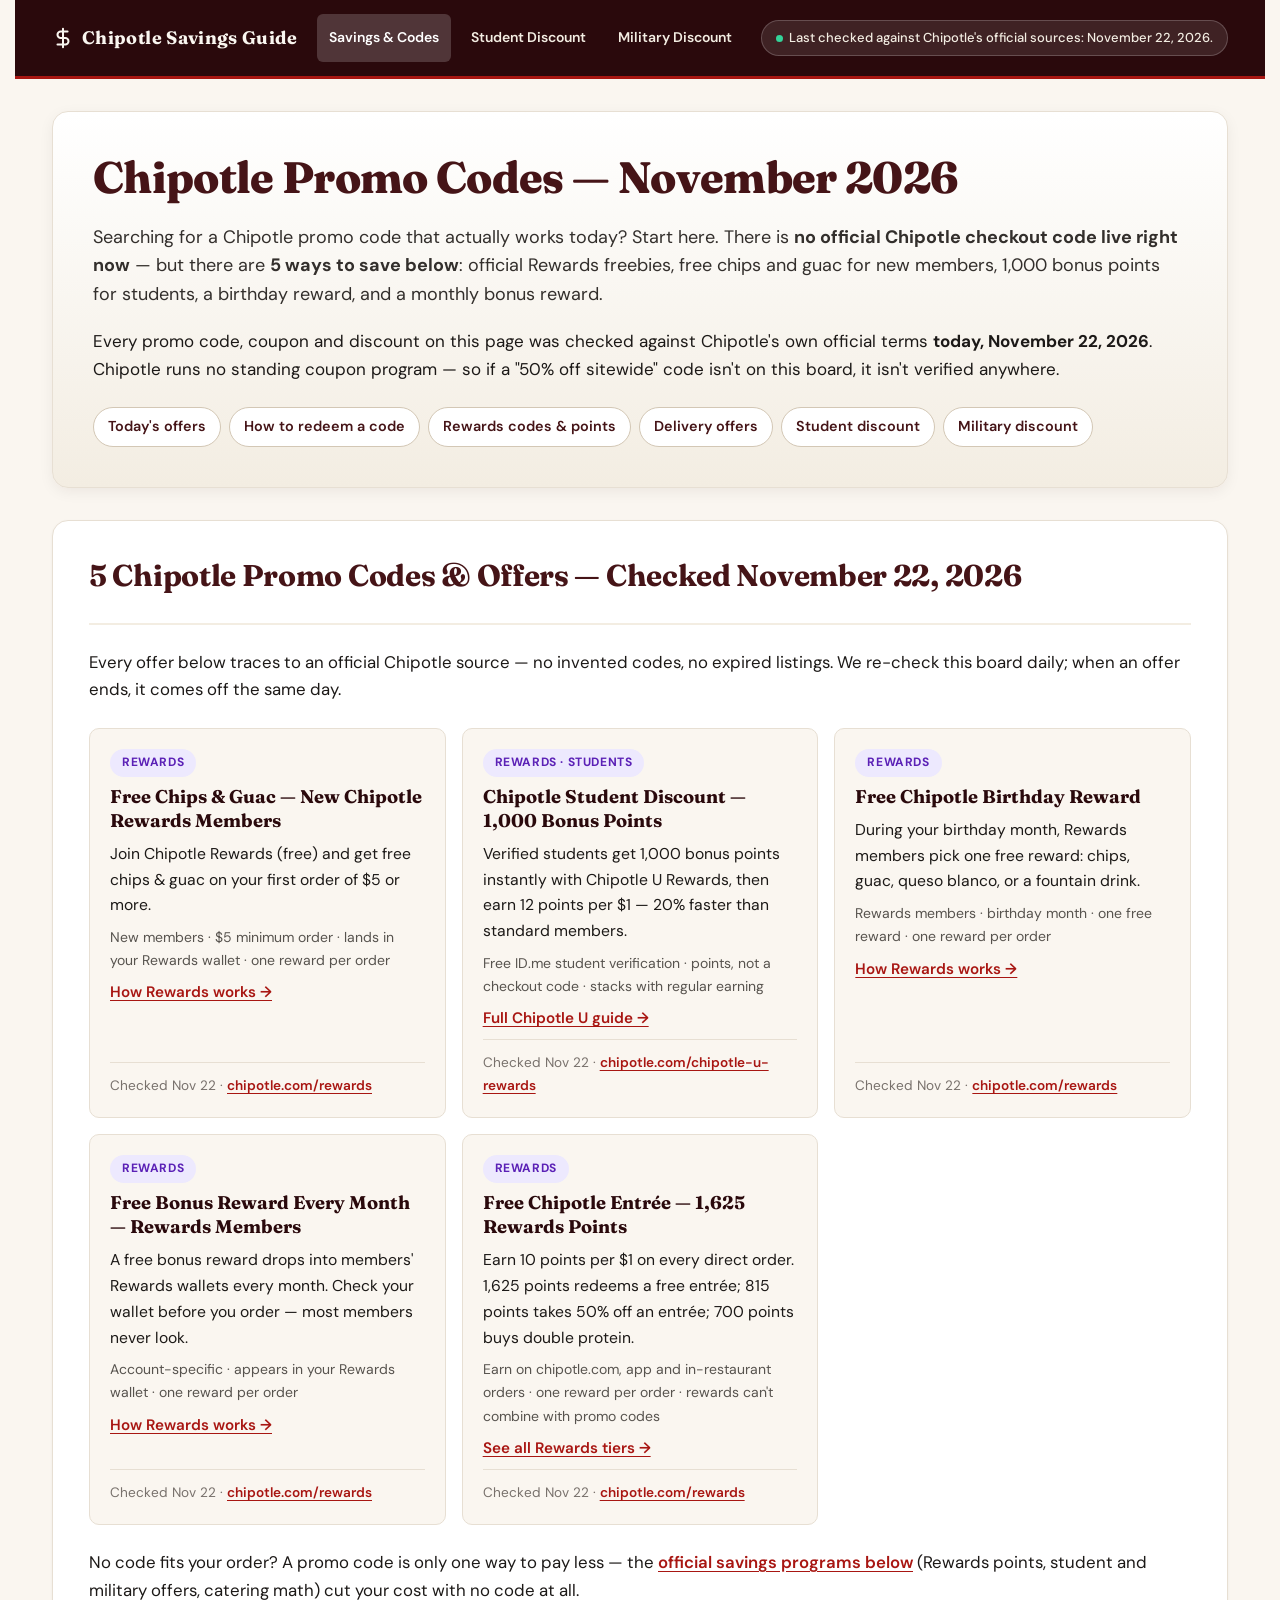
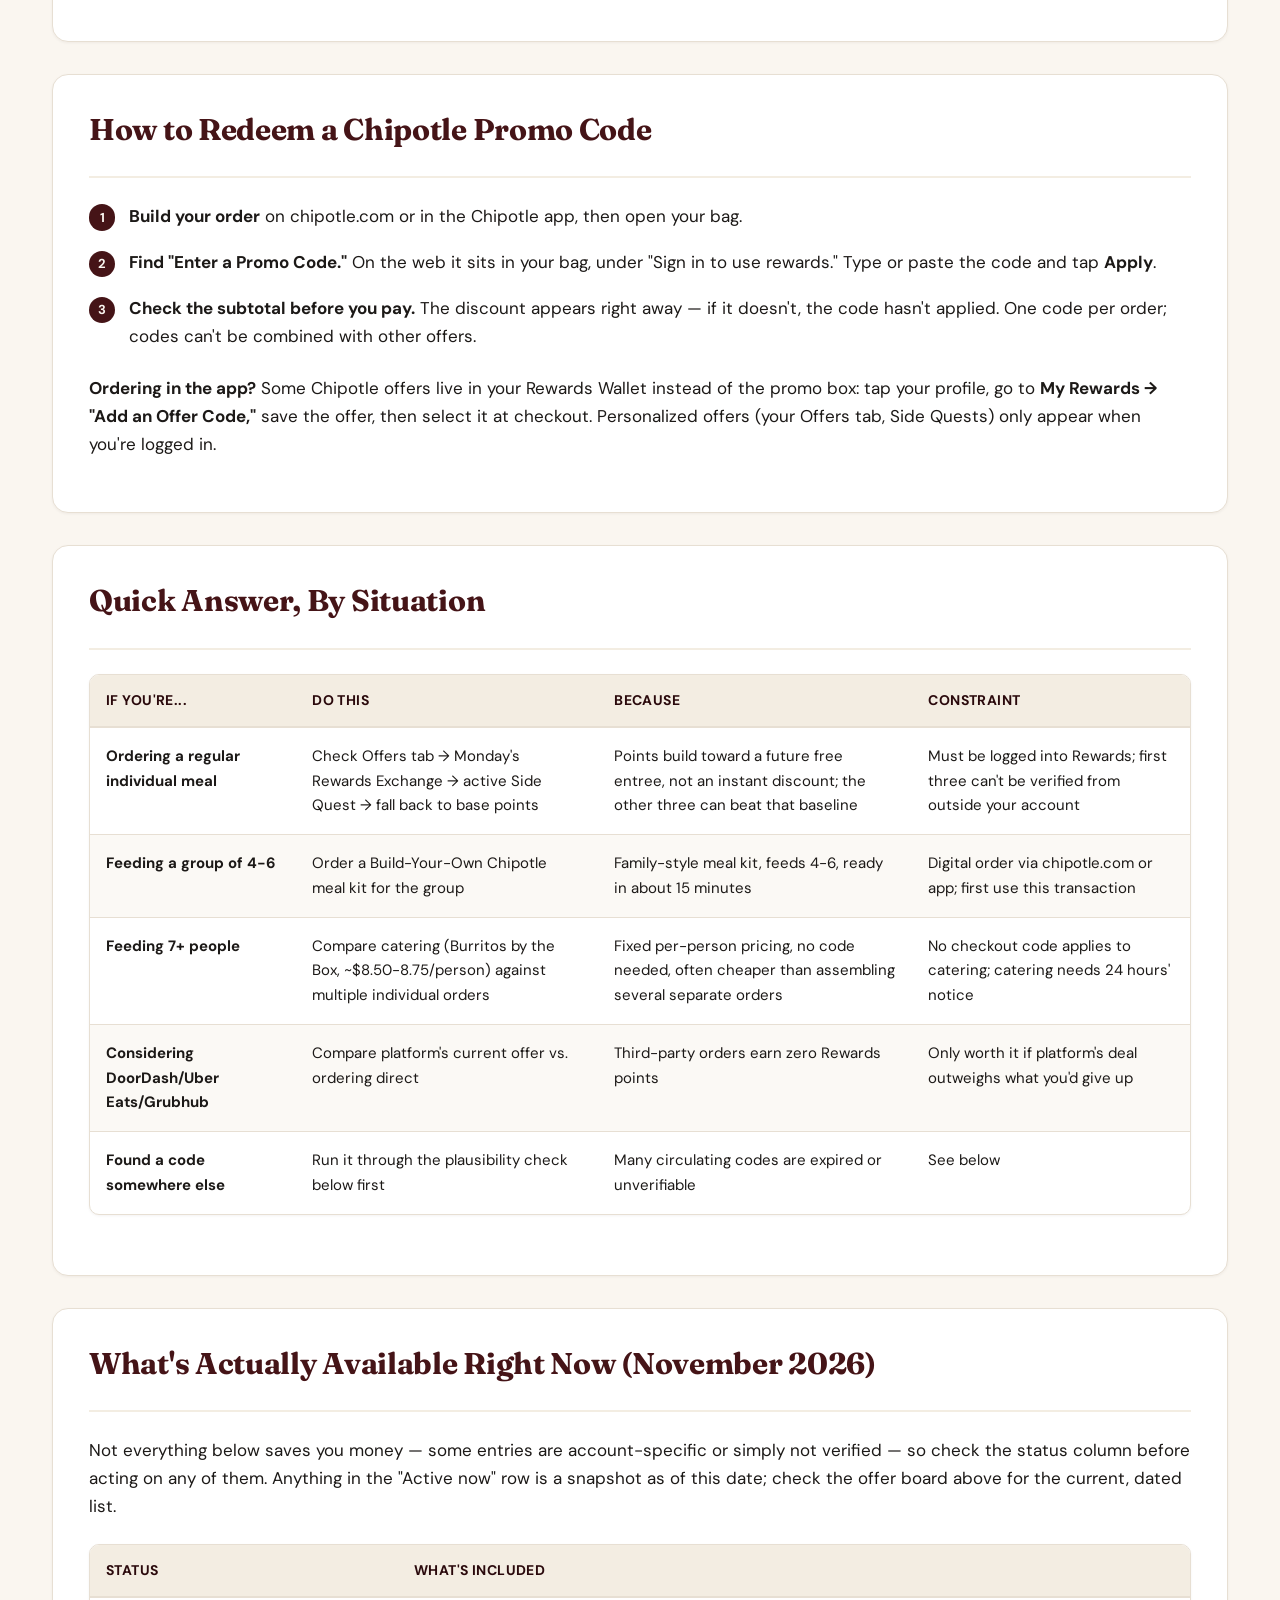
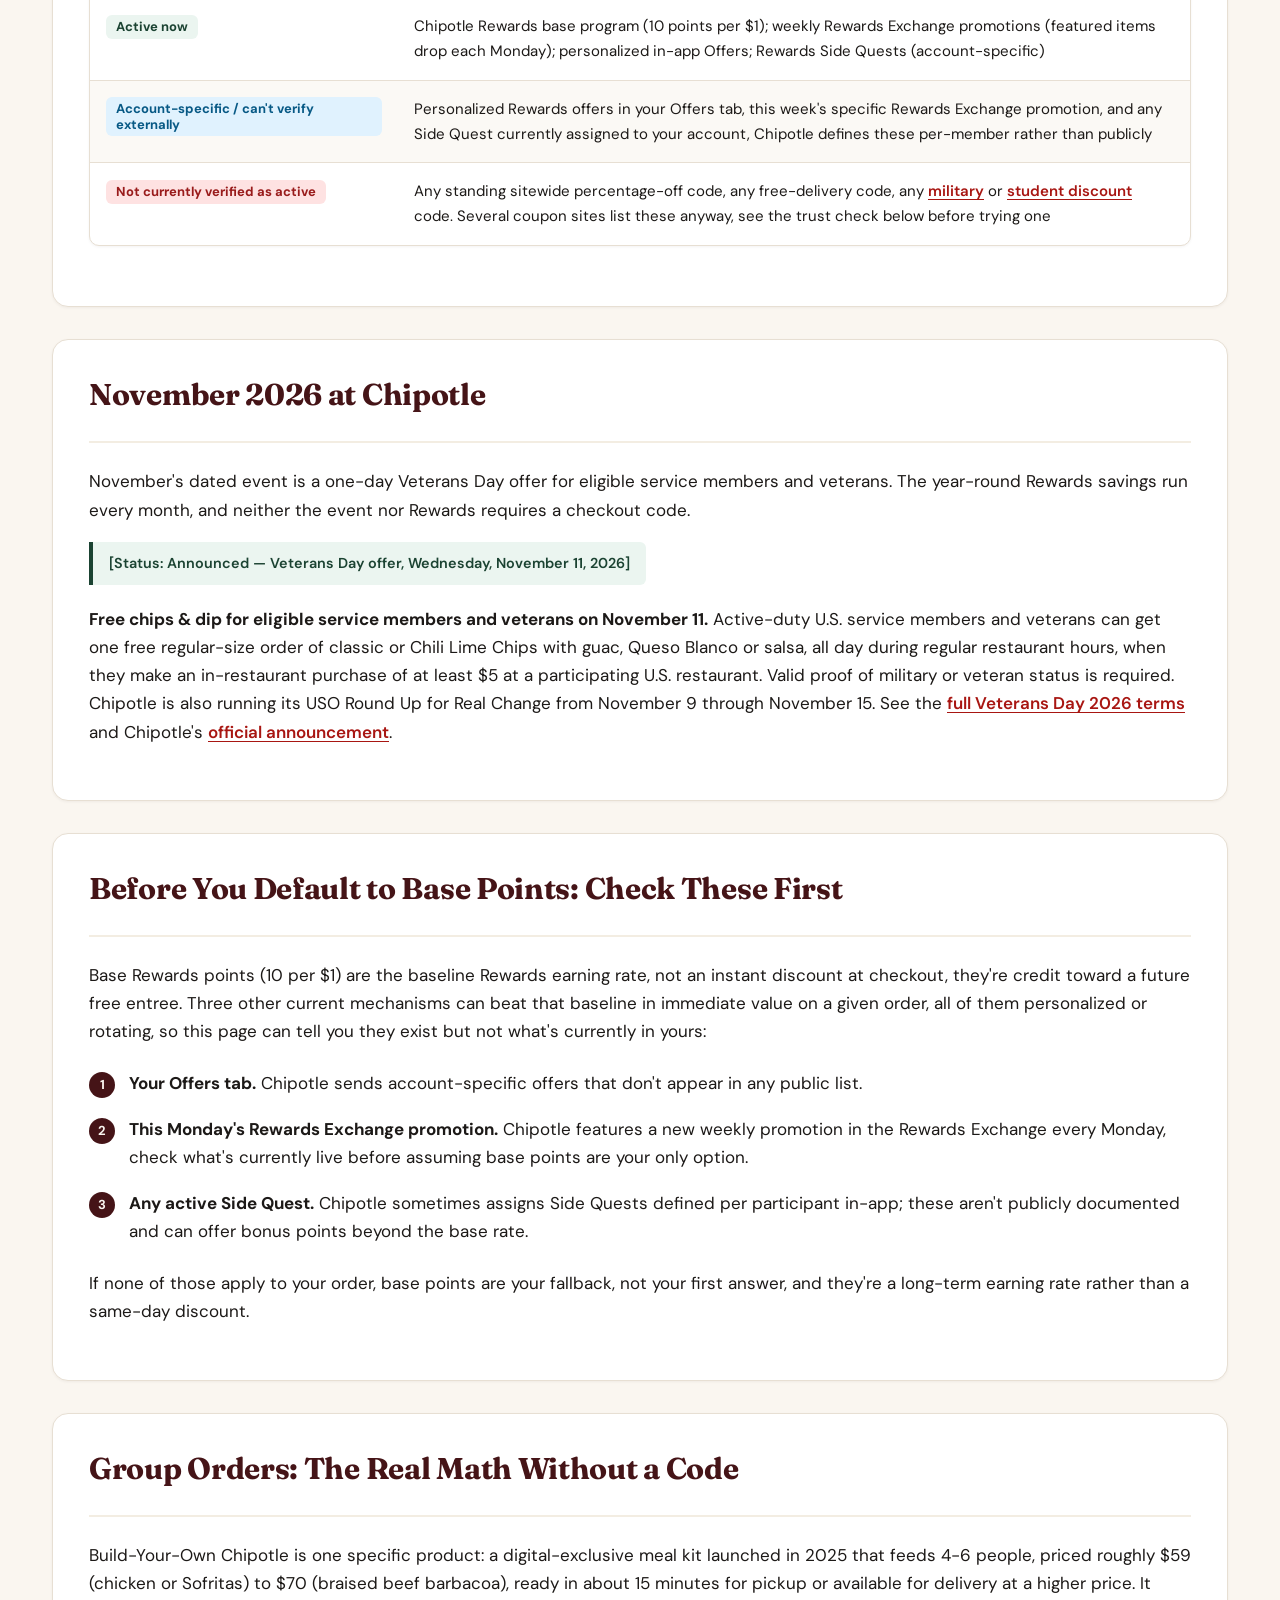
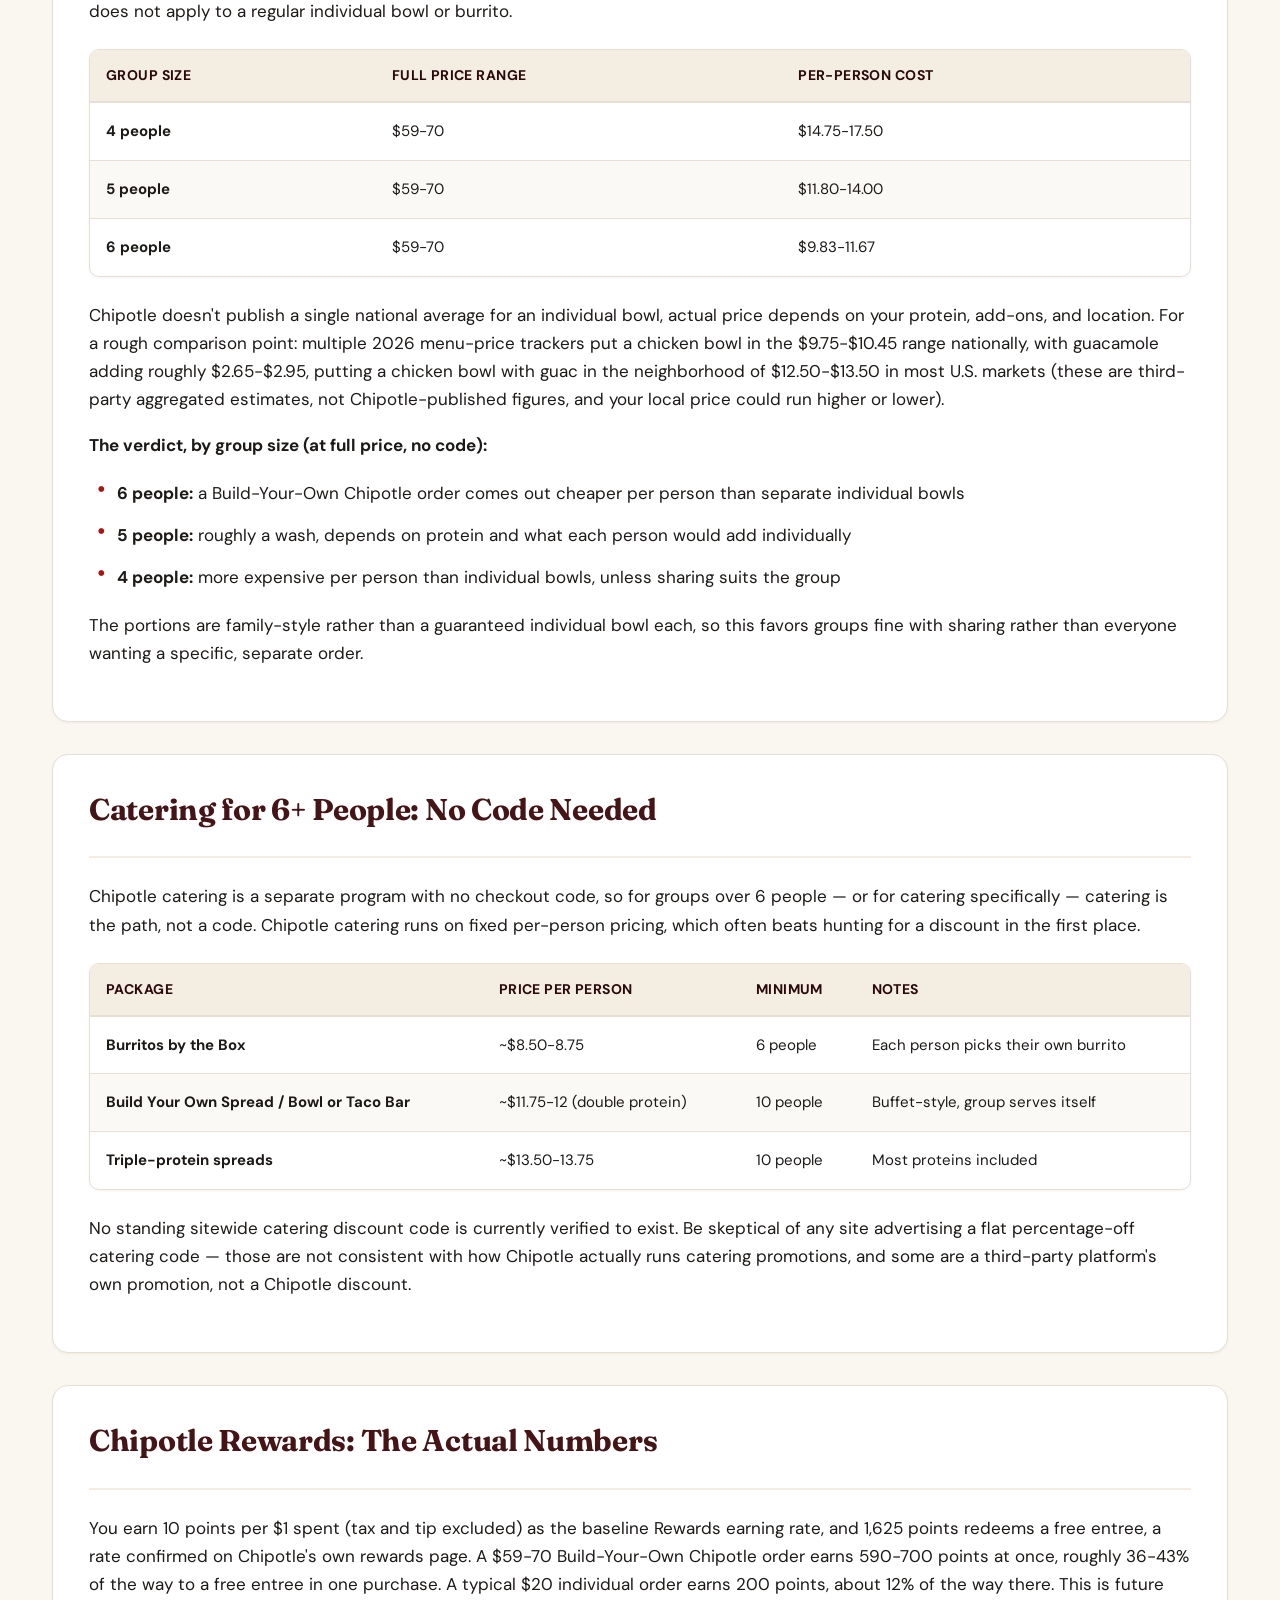
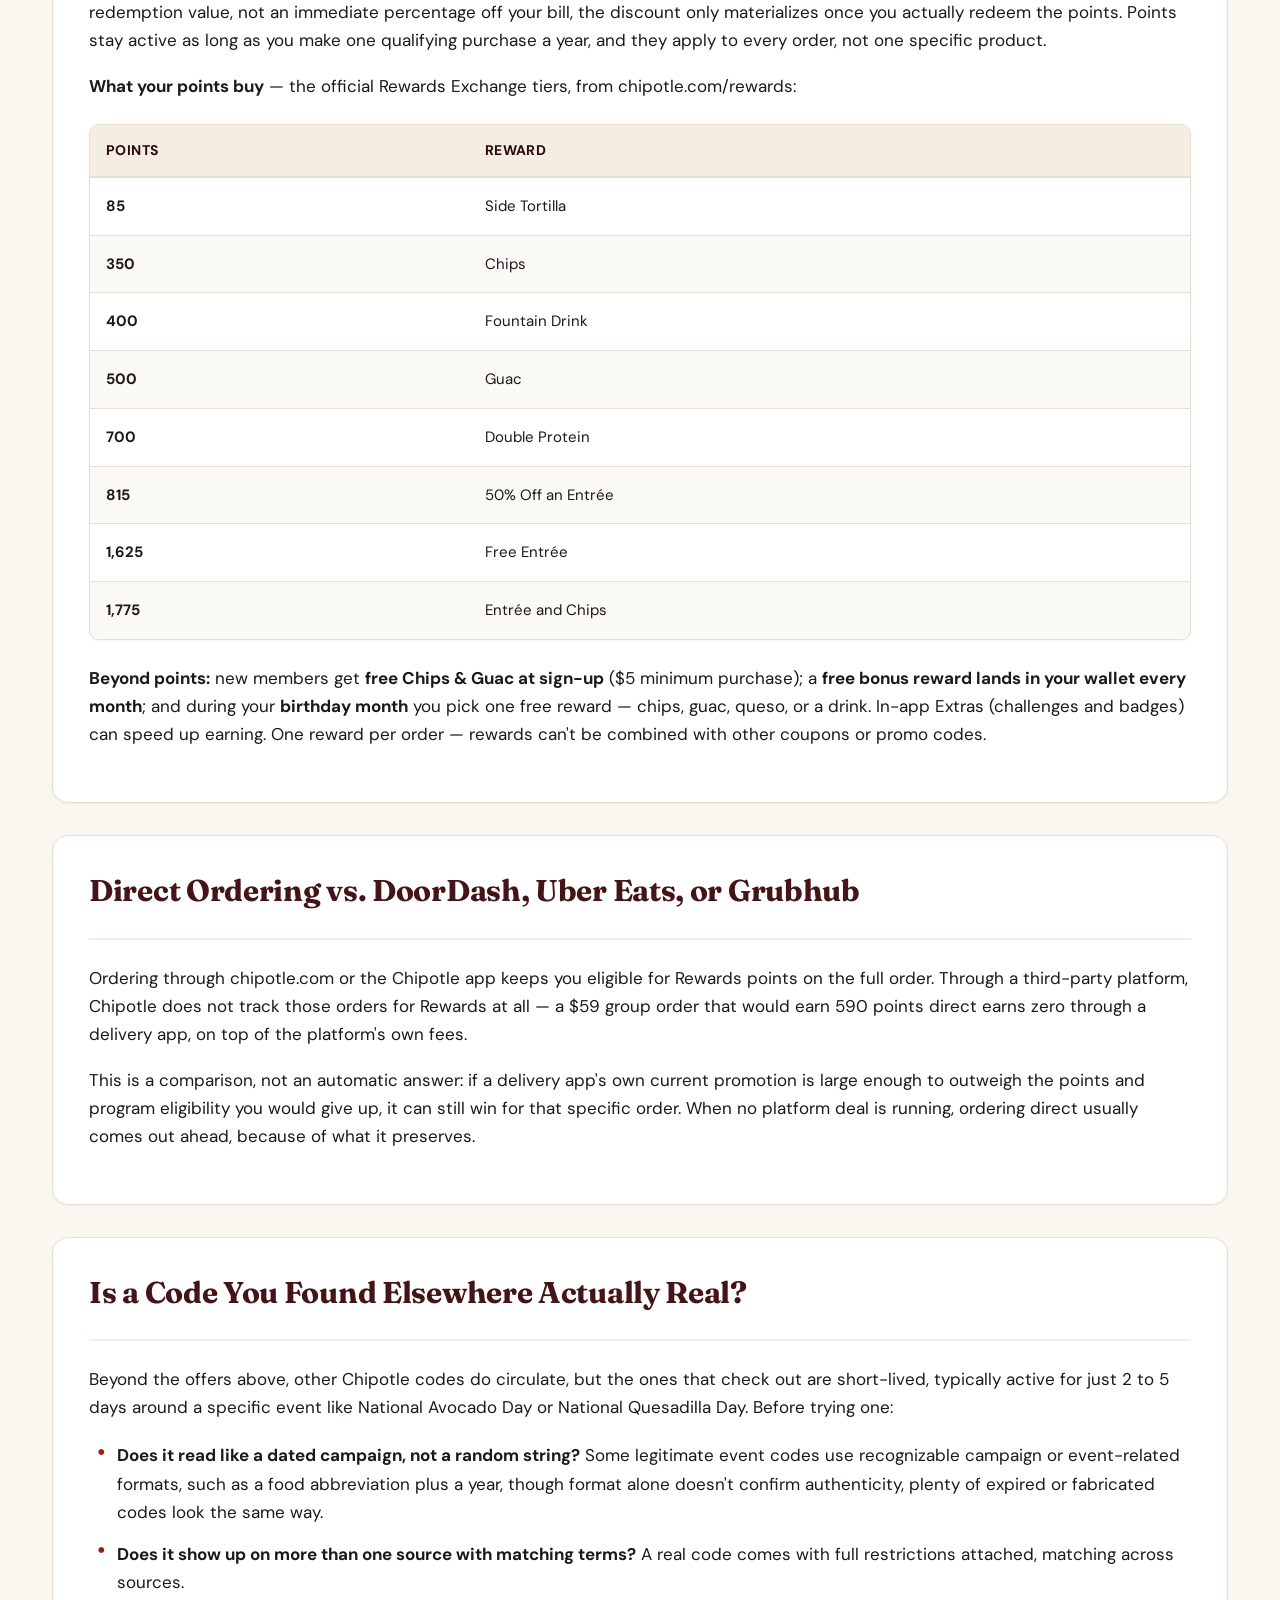
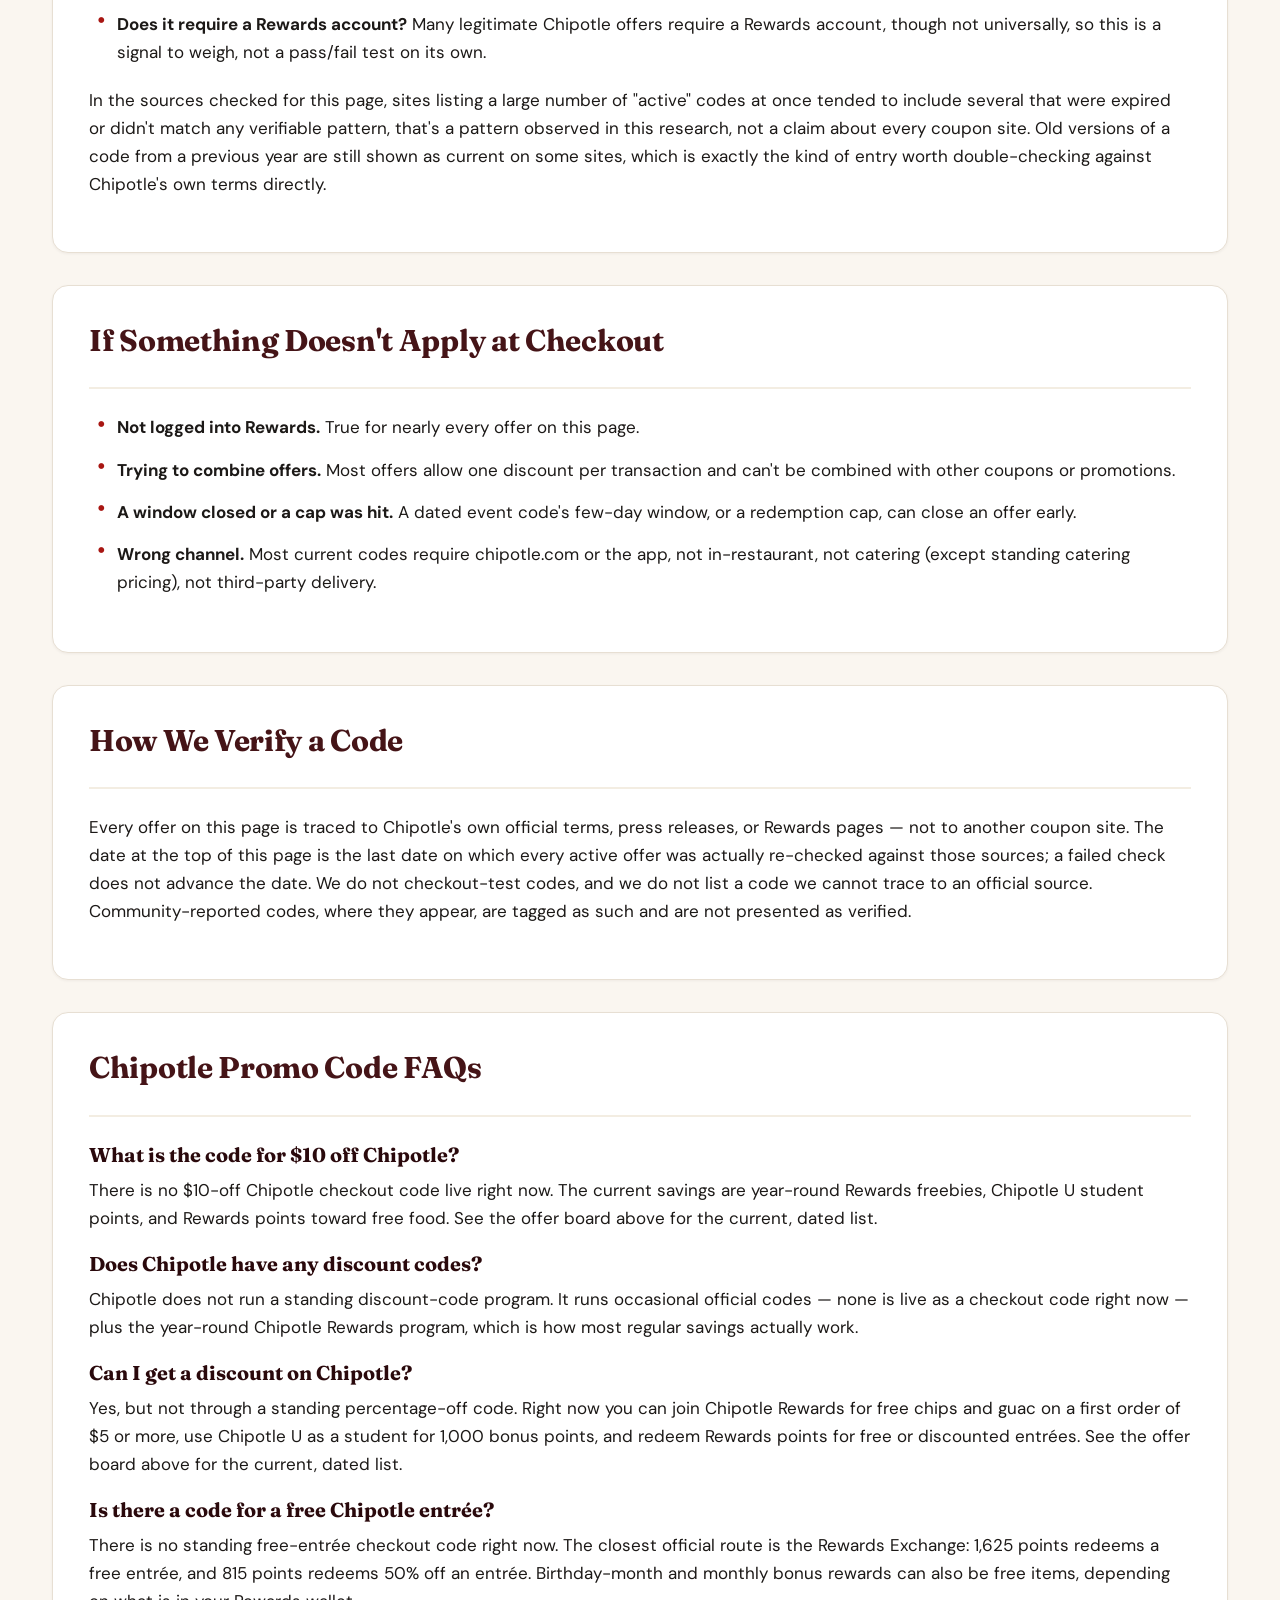
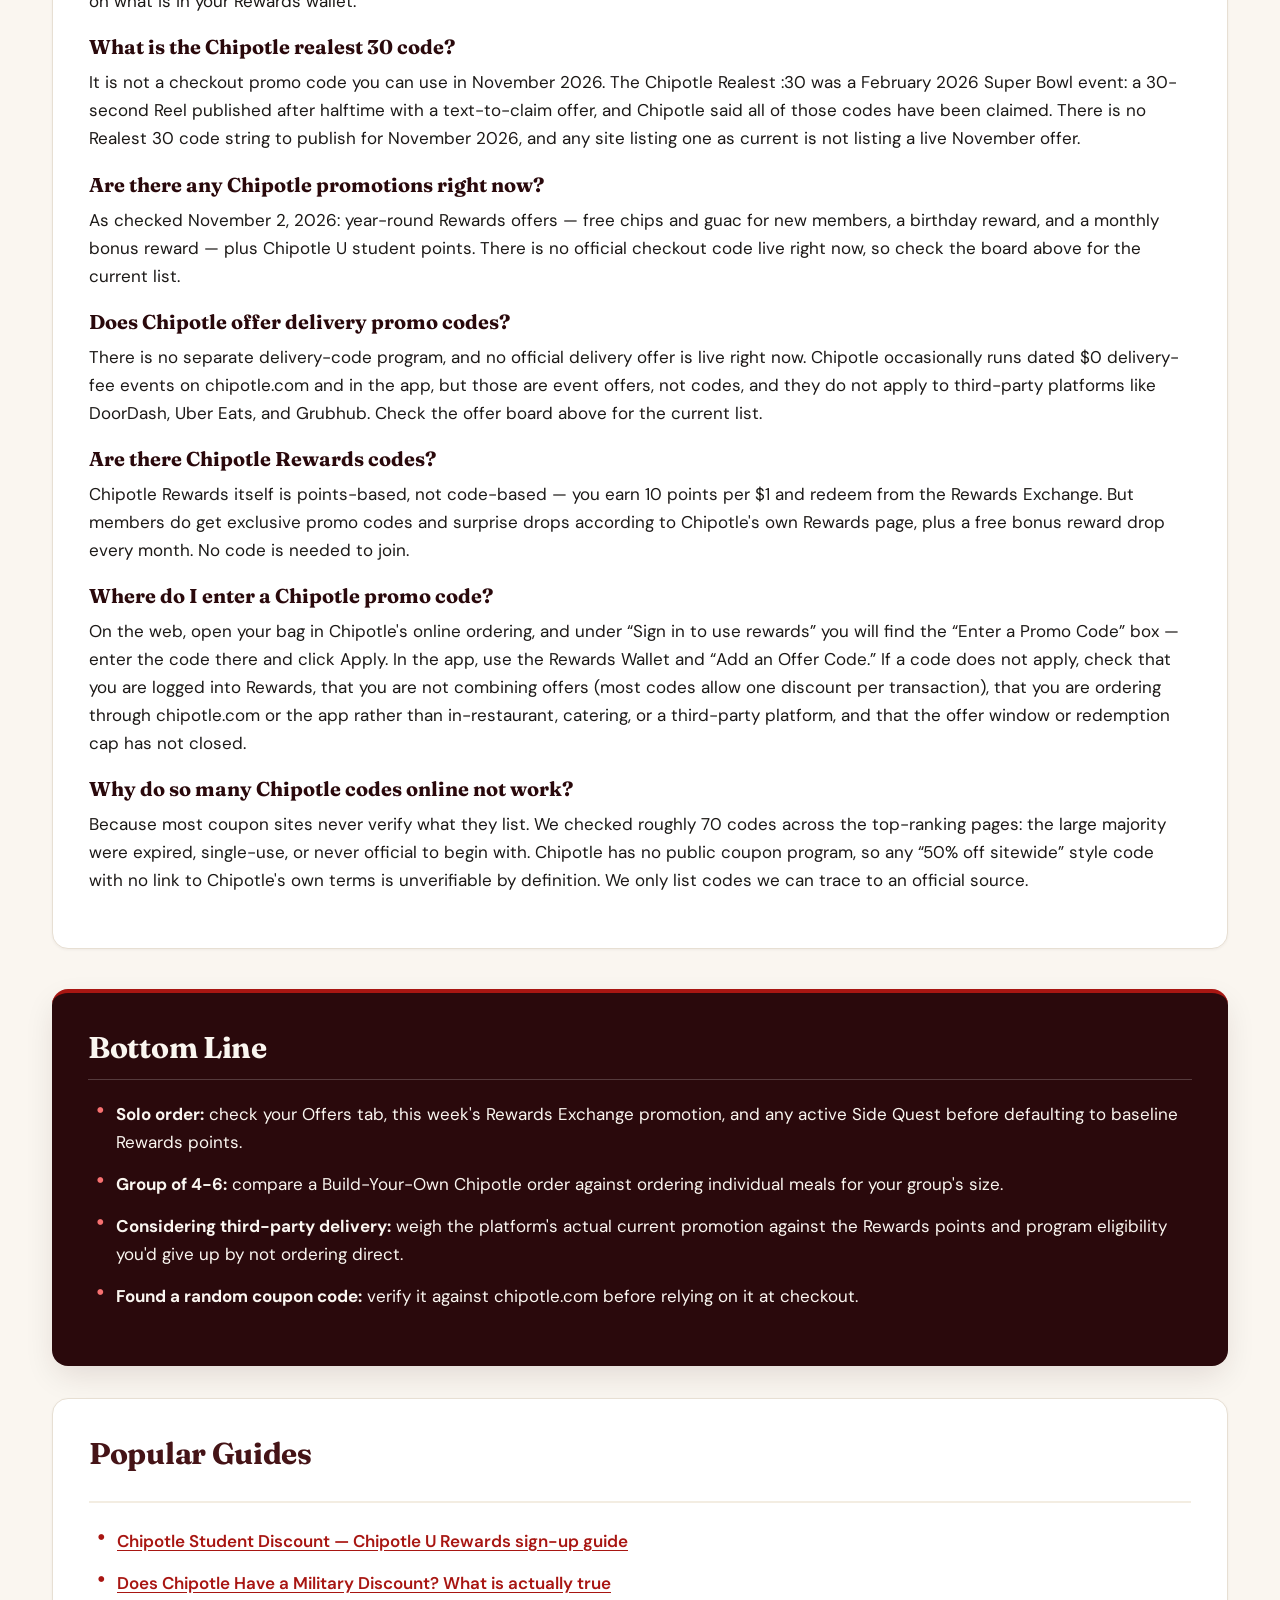
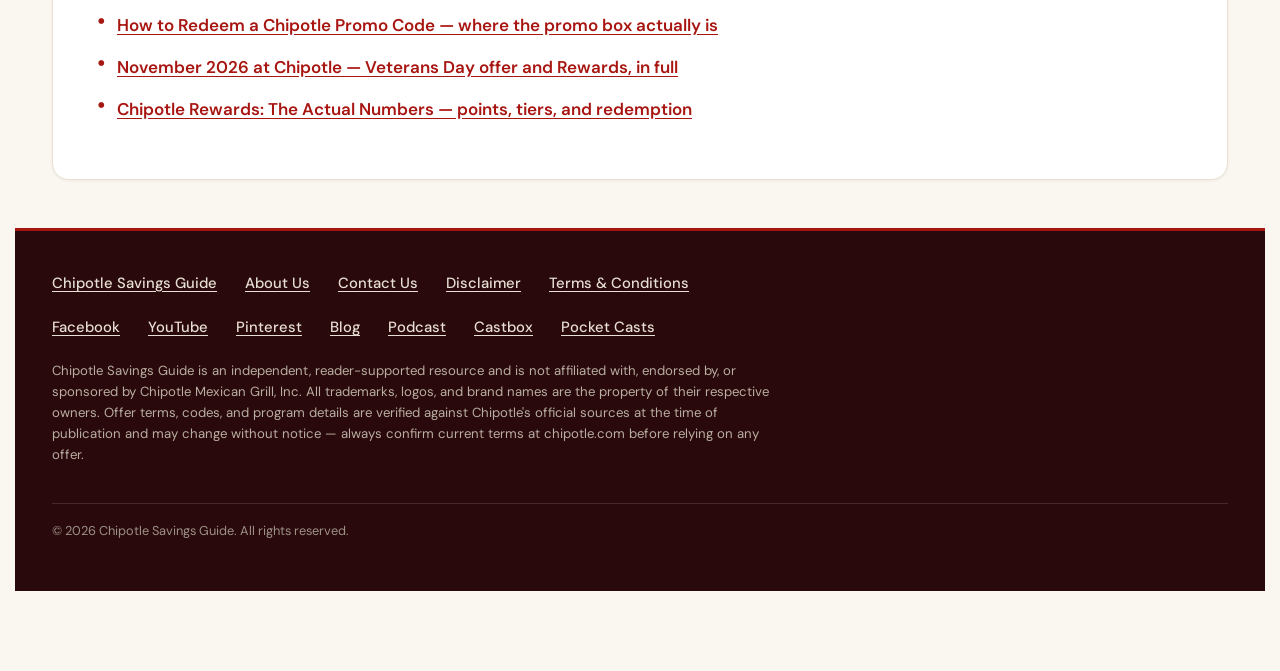
==== index.html @ fc48c0bf "Daily freshness: offers re-verified 2026-11-22" ====
<!DOCTYPE html>
<html lang="en">
<head>
  <meta charset="UTF-8">
  <meta name="viewport" content="width=device-width, initial-scale=1.0">
  <meta name="google-site-verification" content="gbbF9gu15CbazRT3yQCB5aUgrvZaRH8F-jxS1Onkqho" />
  <meta name="p:domain_verify" content="39bf016c8fd35f5c4222664b491f8645" />
  <title>Chipotle Promo Codes (November 2026) — Rewards, Student Discount & Ways to Save, Checked Daily</title>
  <meta name="description" content="5 Chipotle promo codes &amp; offers for November 2026 — free chips &amp; guac for new Rewards members, 1,000 student bonus points, a birthday reward and more, checked daily against Chipotle's official terms.">
  <link rel="canonical" href="https://chipotlecoupons.us/">
  
  <meta property="og:type" content="website">
  <meta property="og:site_name" content="Chipotle Savings Guide">
  <meta property="og:title" content="Chipotle Promo Codes (November 2026) — Rewards, Student Discount & Ways to Save, Checked Daily">
  <meta property="og:description" content="5 Chipotle promo codes &amp; offers for November 2026 — free chips &amp; guac for new Rewards members, 1,000 student bonus points, a birthday reward and more, checked daily against Chipotle's official terms.">
  <meta property="og:url" content="https://chipotlecoupons.us/">
  <meta property="og:image" content="https://chipotlecoupons.us/og-image.jpg">
  <meta property="og:image:width" content="1200">
  <meta property="og:image:height" content="630">
  <meta property="og:image:alt" content="ChipotleCoupons.us — Verified Chipotle promo codes and savings">
  <meta name="twitter:card" content="summary_large_image">
  <meta name="twitter:title" content="Chipotle Promo Codes (November 2026) — Rewards, Student Discount & Ways to Save, Checked Daily">
  <meta name="twitter:description" content="5 Chipotle promo codes &amp; offers for November 2026 — free chips &amp; guac for new Rewards members, 1,000 student bonus points, a birthday reward and more, checked daily against Chipotle's official terms.">
  <meta name="twitter:image" content="https://chipotlecoupons.us/og-image.jpg">
  
  <link rel="icon" type="image/svg+xml" href="favicon/favicon.svg">

  <script type="application/ld+json">
  {
    "@context": "https://schema.org",
    "@type": "WebPage",
    "name": "Chipotle Promo Codes (November 2026) — Rewards, Student Discount & Ways to Save, Checked Daily",
    "description": "5 Chipotle promo codes & offers for November 2026 — free chips & guac for new Rewards members, 1,000 student bonus points, a birthday reward and more, checked daily against Chipotle's official terms.",
    "url": "https://chipotlecoupons.us/",
    "dateModified": "2026-11-22",
    "isPartOf": {
      "@type": "WebSite",
      "name": "Chipotle Savings Guide",
      "url": "https://chipotlecoupons.us/"
    }
  }
  </script>
  <script type="application/ld+json">
  {
    "@context": "https://schema.org",
    "@type": "Organization",
    "name": "Chipotle Promo Code Guides",
    "url": "https://chipotlecoupons.us/",
    "sameAs": [
      "https://www.facebook.com/Chipotlepromocode/",
      "https://www.youtube.com/@Chipotlepromocode",
      "https://www.pinterest.com/chipotlepromocodes/",
      "https://latestchipotlepromocode.blogspot.com/",
      "https://www.iheart.com/podcast/348614664/"
    ]
  }
  </script>
  <script type="application/ld+json">
  {
    "@context": "https://schema.org",
    "@type": "FAQPage",
    "mainEntity": [
      {
        "@type": "Question",
        "name": "What is the code for $10 off Chipotle?",
        "acceptedAnswer": {"@type": "Answer", "text": "There is no $10-off Chipotle checkout code live right now. The current savings are year-round Rewards freebies, Chipotle U student points, and Rewards points toward free food. See the offer board above for the current, dated list."}
      },
      {
        "@type": "Question",
        "name": "Does Chipotle have any discount codes?",
        "acceptedAnswer": {"@type": "Answer", "text": "Chipotle does not run a standing discount-code program. It runs occasional official codes — none is live as a checkout code right now — plus the year-round Chipotle Rewards program, which is how most regular savings actually work."}
      },
      {
        "@type": "Question",
        "name": "Can I get a discount on Chipotle?",
        "acceptedAnswer": {"@type": "Answer", "text": "Yes, but not through a standing percentage-off code. Right now you can join Chipotle Rewards for free chips and guac on a first order of $5 or more, use Chipotle U as a student for 1,000 bonus points, and redeem Rewards points for free or discounted entrées. See the offer board above for the current, dated list."}
      },
      {
        "@type": "Question",
        "name": "Is there a code for a free Chipotle entrée?",
        "acceptedAnswer": {"@type": "Answer", "text": "There is no standing free-entrée checkout code right now. The closest official route is the Rewards Exchange: 1,625 points redeems a free entrée, and 815 points redeems 50% off an entrée. Birthday-month and monthly bonus rewards can also be free items, depending on what is in your Rewards wallet."}
      },
      {
        "@type": "Question",
        "name": "What is the Chipotle realest 30 code?",
        "acceptedAnswer": {"@type": "Answer", "text": "It is not a checkout promo code you can use in November 2026. The Chipotle Realest :30 was a February 2026 Super Bowl event: a 30-second Reel published after halftime with a text-to-claim offer, and Chipotle said all of those codes have been claimed. There is no Realest 30 code string to publish for November 2026, and any site listing one as current is not listing a live November offer."}
      },
      {
        "@type": "Question",
        "name": "Are there any Chipotle promotions right now?",
        "acceptedAnswer": {"@type": "Answer", "text": "As checked November 2, 2026: year-round Rewards offers — free chips and guac for new members, a birthday reward, and a monthly bonus reward — plus Chipotle U student points. There is no official checkout code live right now, so check the board above for the current list."}
      },
      {
        "@type": "Question",
        "name": "Does Chipotle offer delivery promo codes?",
        "acceptedAnswer": {"@type": "Answer", "text": "There is no separate delivery-code program, and no official delivery offer is live right now. Chipotle occasionally runs dated $0 delivery-fee events on chipotle.com and in the app, but those are event offers, not codes, and they do not apply to third-party platforms like DoorDash, Uber Eats, and Grubhub. Check the offer board above for the current list."}
      },
      {
        "@type": "Question",
        "name": "Are there Chipotle Rewards codes?",
        "acceptedAnswer": {"@type": "Answer", "text": "Chipotle Rewards itself is points-based, not code-based — you earn 10 points per $1 and redeem from the Rewards Exchange. But members do get exclusive promo codes and surprise drops according to Chipotle's own Rewards page, plus a free bonus reward drop every month. No code is needed to join."}
      },
      {
        "@type": "Question",
        "name": "Where do I enter a Chipotle promo code?",
        "acceptedAnswer": {"@type": "Answer", "text": "On the web, open your bag in Chipotle's online ordering, and under “Sign in to use rewards” you will find the “Enter a Promo Code” box — enter the code there and click Apply. In the app, use the Rewards Wallet and “Add an Offer Code.” If a code does not apply, check that you are logged into Rewards, that you are not combining offers (most codes allow one discount per transaction), that you are ordering through chipotle.com or the app rather than in-restaurant, catering, or a third-party platform, and that the offer window or redemption cap has not closed."}
      },
      {
        "@type": "Question",
        "name": "Why do so many Chipotle codes online not work?",
        "acceptedAnswer": {"@type": "Answer", "text": "Because most coupon sites never verify what they list. We checked roughly 70 codes across the top-ranking pages: the large majority were expired, single-use, or never official to begin with. Chipotle has no public coupon program, so any “50% off sitewide” style code with no link to Chipotle's own terms is unverifiable by definition. We only list codes we can trace to an official source."}
      }
    ]
  }
  </script>

  
  <link rel="preconnect" href="https://fonts.googleapis.com">
  <link rel="preconnect" href="https://fonts.gstatic.com" crossorigin>
  <link href="https://fonts.googleapis.com/css2?family=DM+Sans:ital,opsz,wght@0,9..40,400;0,9..40,500;0,9..40,600;0,9..40,700;1,9..40,400;1,9..40,700&family=Fraunces:ital,opsz,wght@0,9..144,600;0,9..144,700;0,9..144,800;1,9..144,600&family=JetBrains+Mono:wght@500;700&display=swap" rel="stylesheet">
  
  <link rel="stylesheet" href="css/main.css">
</head>
<body>

  <header class="site-masthead">
    <div class="page-wrapper masthead-inner">
      <div class="brand-group">
        <a href="/" class="brand-mark" aria-label="Chipotle Savings Home">
          <img src="images/logo.svg" width="22" height="22" alt="" aria-hidden="true">
          <span>Chipotle Savings Guide</span>
        </a>
        <nav class="site-nav" aria-label="Primary Navigation">
          <a href="/" class="nav-link active" aria-current="page">Savings &amp; Codes</a>
          <a href="student-discount/" class="nav-link">Student Discount</a>
          <a href="military-discount/" class="nav-link">Military Discount</a>
        </nav>
      </div>
      <div class="verification-badge">
        <span class="dot"></span>
        <span><!-- BADGE:START -->Last checked against Chipotle's official sources: November 22, 2026.<!-- BADGE:END --></span>
      </div>
    </div>
  </header>

  <main class="page-wrapper" id="main-content">

    <section class="hero-container" aria-labelledby="hero-title">
      <h1 id="hero-title">Chipotle Promo Codes — November 2026</h1>

      <p class="lead">Searching for a Chipotle promo code that actually works today? Start here. There is <strong>no official Chipotle checkout code live right now</strong> — but there are <strong><!-- INTRO-COUNT:START -->5<!-- INTRO-COUNT:END --> ways to save below</strong>: official Rewards freebies, free chips and guac for new members, 1,000 bonus points for students, a birthday reward, and a monthly bonus reward.</p>

      <p>Every promo code, coupon and discount on this page was checked against Chipotle's own official terms <strong>today, <!-- INTRO-DATE:START -->November 22, 2026<!-- INTRO-DATE:END --></strong>. Chipotle runs no standing coupon program — so if a "50% off sitewide" code isn't on this board, it isn't verified anywhere.</p>

      <nav class="quick-jump" aria-label="Jump to savings">
        <a href="#offers">Today's offers</a>
        <a href="#how-to-redeem">How to redeem a code</a>
        <a href="#rewards-heading">Rewards codes &amp; points</a>
        <a href="#delivery-heading">Delivery offers</a>
        <a href="student-discount/">Student discount</a>
        <a href="military-discount/">Military discount</a>
      </nav>
    </section>

    <section class="content-section offers-section" id="offers" aria-labelledby="offers-heading">
      <div class="section-header-wrap">
        <h2 id="offers-heading"><!-- BOARD-H2:START -->5 Chipotle Promo Codes &amp; Offers — Checked November 22, 2026<!-- BOARD-H2:END --></h2>
      </div>

      <p class="section-lede">Every offer below traces to an official Chipotle source — no invented codes, no expired listings. We re-check this board daily; when an offer ends, it comes off the same day.</p>

      <div class="offers-grid">
        <!-- OFFERS:START -->
        <article class="offer-card">
        <div class="offer-card-top"><span class="offer-tag tag-program">Rewards</span></div>
        <h3 class="offer-headline">Free Chips &amp; Guac — New Chipotle Rewards Members</h3>
        <p class="offer-benefit">Join Chipotle Rewards (free) and get free chips &amp; guac on your first order of $5 or more.</p>
        <p class="offer-terms">New members · $5 minimum order · lands in your Rewards wallet · one reward per order</p>
        <p class="offer-cta"><a href="#rewards-heading">How Rewards works &rarr;</a></p>
        <p class="offer-footer">Checked Nov 22 · <a href="https://www.chipotle.com/rewards" target="_blank" rel="noopener">chipotle.com/rewards</a></p>
        </article>
        <article class="offer-card">
        <div class="offer-card-top"><span class="offer-tag tag-program">Rewards · Students</span></div>
        <h3 class="offer-headline">Chipotle Student Discount — 1,000 Bonus Points</h3>
        <p class="offer-benefit">Verified students get 1,000 bonus points instantly with Chipotle U Rewards, then earn 12 points per $1 — 20% faster than standard members.</p>
        <p class="offer-terms">Free ID.me student verification · points, not a checkout code · stacks with regular earning</p>
        <p class="offer-cta"><a href="student-discount/">Full Chipotle U guide &rarr;</a></p>
        <p class="offer-footer">Checked Nov 22 · <a href="https://www.chipotle.com/chipotle-u-rewards" target="_blank" rel="noopener">chipotle.com/chipotle-u-rewards</a></p>
        </article>
        <article class="offer-card">
        <div class="offer-card-top"><span class="offer-tag tag-program">Rewards</span></div>
        <h3 class="offer-headline">Free Chipotle Birthday Reward</h3>
        <p class="offer-benefit">During your birthday month, Rewards members pick one free reward: chips, guac, queso blanco, or a fountain drink.</p>
        <p class="offer-terms">Rewards members · birthday month · one free reward · one reward per order</p>
        <p class="offer-cta"><a href="#rewards-heading">How Rewards works &rarr;</a></p>
        <p class="offer-footer">Checked Nov 22 · <a href="https://www.chipotle.com/rewards" target="_blank" rel="noopener">chipotle.com/rewards</a></p>
        </article>
        <article class="offer-card">
        <div class="offer-card-top"><span class="offer-tag tag-program">Rewards</span></div>
        <h3 class="offer-headline">Free Bonus Reward Every Month — Rewards Members</h3>
        <p class="offer-benefit">A free bonus reward drops into members' Rewards wallets every month. Check your wallet before you order — most members never look.</p>
        <p class="offer-terms">Account-specific · appears in your Rewards wallet · one reward per order</p>
        <p class="offer-cta"><a href="#rewards-heading">How Rewards works &rarr;</a></p>
        <p class="offer-footer">Checked Nov 22 · <a href="https://www.chipotle.com/rewards" target="_blank" rel="noopener">chipotle.com/rewards</a></p>
        </article>
        <article class="offer-card">
        <div class="offer-card-top"><span class="offer-tag tag-program">Rewards</span></div>
        <h3 class="offer-headline">Free Chipotle Entrée — 1,625 Rewards Points</h3>
        <p class="offer-benefit">Earn 10 points per $1 on every direct order. 1,625 points redeems a free entrée; 815 points takes 50% off an entrée; 700 points buys double protein.</p>
        <p class="offer-terms">Earn on chipotle.com, app and in-restaurant orders · one reward per order · rewards can't combine with promo codes</p>
        <p class="offer-cta"><a href="#rewards-heading">See all Rewards tiers &rarr;</a></p>
        <p class="offer-footer">Checked Nov 22 · <a href="https://www.chipotle.com/rewards" target="_blank" rel="noopener">chipotle.com/rewards</a></p>
        </article>
        <!-- OFFERS:END -->
      </div>

      <p class="codes-bridge">No code fits your order? A promo code is only one way to pay less — the <a href="#rewards-heading">official savings programs below</a> (Rewards points, student and military offers, catering math) cut your cost with no code at all.</p>
    </section>

    <section class="content-section" id="how-to-redeem" aria-labelledby="redeem-heading">
      <div class="section-header-wrap">
        <h2 id="redeem-heading">How to Redeem a Chipotle Promo Code</h2>
      </div>

      <ol class="step-list">
        <li><strong>Build your order</strong> on chipotle.com or in the Chipotle app, then open your bag.</li>
        <li><strong>Find "Enter a Promo Code."</strong> On the web it sits in your bag, under "Sign in to use rewards." Type or paste the code and tap <strong>Apply</strong>.</li>
        <li><strong>Check the subtotal before you pay.</strong> The discount appears right away — if it doesn't, the code hasn't applied. One code per order; codes can't be combined with other offers.</li>
      </ol>

      <p><strong>Ordering in the app?</strong> Some Chipotle offers live in your Rewards Wallet instead of the promo box: tap your profile, go to <strong>My Rewards → "Add an Offer Code,"</strong> save the offer, then select it at checkout. Personalized offers (your Offers tab, Side Quests) only appear when you're logged in.</p>
    </section>

    <section class="content-section" aria-labelledby="situation-heading">
      <div class="section-header-wrap">
        <h2 id="situation-heading">Quick Answer, By Situation</h2>
      </div>

      <div class="table-container">
        <table>
          <thead>
            <tr>
              <th scope="col">If You're...</th>
              <th scope="col">Do This</th>
              <th scope="col">Because</th>
              <th scope="col">Constraint</th>
            </tr>
          </thead>
          <tbody>
            <tr>
              <td><strong>Ordering a regular individual meal</strong></td>
              <td>Check Offers tab → Monday's Rewards Exchange → active Side Quest → fall back to base points</td>
              <td>Points build toward a future free entree, not an instant discount; the other three can beat that baseline</td>
              <td>Must be logged into Rewards; first three can't be verified from outside your account</td>
            </tr>
            <tr>
              <td><strong>Feeding a group of 4-6</strong></td>
              <td>Order a Build-Your-Own Chipotle meal kit for the group</td>
              <td>Family-style meal kit, feeds 4-6, ready in about 15 minutes</td>
              <td>Digital order via chipotle.com or app; first use this transaction</td>
            </tr>
            <tr>
              <td><strong>Feeding 7+ people</strong></td>
              <td>Compare catering (Burritos by the Box, ~$8.50-8.75/person) against multiple individual orders</td>
              <td>Fixed per-person pricing, no code needed, often cheaper than assembling several separate orders</td>
              <td>No checkout code applies to catering; catering needs 24 hours' notice</td>
            </tr>
            <tr>
              <td><strong>Considering DoorDash/Uber Eats/Grubhub</strong></td>
              <td>Compare platform's current offer vs. ordering direct</td>
              <td>Third-party orders earn zero Rewards points</td>
              <td>Only worth it if platform's deal outweighs what you'd give up</td>
            </tr>
            <tr>
              <td><strong>Found a code somewhere else</strong></td>
              <td>Run it through the plausibility check below first</td>
              <td>Many circulating codes are expired or unverifiable</td>
              <td>See below</td>
            </tr>
          </tbody>
        </table>
      </div>
    </section>

    <section class="content-section" aria-labelledby="inventory-heading">
      <div class="section-header-wrap">
        <h2 id="inventory-heading">What's Actually Available Right Now (November 2026)</h2>
      </div>

      <p>Not everything below saves you money — some entries are account-specific or simply not verified — so check the status column before acting on any of them. Anything in the "Active now" row is a snapshot as of this date; check the offer board above for the current, dated list.</p>

      <div class="table-container">
        <table>
          <thead>
            <tr>
              <th scope="col" style="width: 28%;">Status</th>
              <th scope="col">What's Included</th>
            </tr>
          </thead>
          <tbody>
            <tr>
              <td><span class="status-badge status-active">Active now</span></td>
              <td>Chipotle Rewards base program (10 points per $1); weekly Rewards Exchange promotions (featured items drop each Monday); personalized in-app Offers; Rewards Side Quests (account-specific)</td>
            </tr>

            <tr>
              <td><span class="status-badge status-account">Account-specific / can't verify externally</span></td>
              <td>Personalized Rewards offers in your Offers tab, this week's specific Rewards Exchange promotion, and any Side Quest currently assigned to your account, Chipotle defines these per-member rather than publicly</td>
            </tr>
            <tr>
              <td><span class="status-badge status-unverified">Not currently verified as active</span></td>
              <td>Any standing sitewide percentage-off code, any free-delivery code, any <a href="military-discount/">military</a> or <a href="student-discount/">student discount</a> code. Several coupon sites list these anyway, see the trust check below before trying one</td>
            </tr>
          </tbody>
        </table>
      </div>
    </section>

    <section class="content-section" aria-labelledby="october-heading">
      <div class="section-header-wrap">
        <h2 id="october-heading">November 2026 at Chipotle</h2>
      </div>

      <p>November's dated event is a one-day Veterans Day offer for eligible service members and veterans. The year-round Rewards savings run every month, and neither the event nor Rewards requires a checkout code.</p>

            <div class="status-marker-box" style="border-left-color: var(--status-active-text); background-color: var(--status-active-bg); color: var(--status-active-text);">
        [Status: Announced — Veterans Day offer, Wednesday, November 11, 2026]
      </div>
      <p><strong>Free chips &amp; dip for eligible service members and veterans on November 11.</strong> Active-duty U.S. service members and veterans can get one free regular-size order of classic or Chili Lime Chips with guac, Queso Blanco or salsa, all day during regular restaurant hours, when they make an in-restaurant purchase of at least $5 at a participating U.S. restaurant. Valid proof of military or veteran status is required. Chipotle is also running its USO Round Up for Real Change from November 9 through November 15. See the <a href="military-discount/">full Veterans Day 2026 terms</a> and Chipotle's <a href="https://newsroom.chipotle.com/veterans-day-2026-offer" target="_blank" rel="noopener">official announcement</a>.</p>
    </section>

    <section class="content-section" aria-labelledby="solo-heading">
      <div class="section-header-wrap">
        <h2 id="solo-heading">Before You Default to Base Points: Check These First</h2>
      </div>

      <p>Base Rewards points (10 per $1) are the baseline Rewards earning rate, not an instant discount at checkout, they're credit toward a future free entree. Three other current mechanisms can beat that baseline in immediate value on a given order, all of them personalized or rotating, so this page can tell you they exist but not what's currently in yours:</p>

      <ul class="step-list">
        <li><strong>Your Offers tab.</strong> Chipotle sends account-specific offers that don't appear in any public list.</li>
        <li><strong>This Monday's Rewards Exchange promotion.</strong> Chipotle features a new weekly promotion in the Rewards Exchange every Monday, check what's currently live before assuming base points are your only option.</li>
        <li><strong>Any active Side Quest.</strong> Chipotle sometimes assigns Side Quests defined per participant in-app; these aren't publicly documented and can offer bonus points beyond the base rate.</li>
      </ul>

      <p>If none of those apply to your order, base points are your fallback, not your first answer, and they're a long-term earning rate rather than a same-day discount.</p>
    </section>

    <section class="content-section" aria-labelledby="group-heading">
      <div class="section-header-wrap">
        <h2 id="group-heading">Group Orders: The Real Math Without a Code</h2>
      </div>

      <p>Build-Your-Own Chipotle is one specific product: a digital-exclusive meal kit launched in 2025 that feeds 4-6 people, priced roughly $59 (chicken or Sofritas) to $70 (braised beef barbacoa), ready in about 15 minutes for pickup or available for delivery at a higher price. It does not apply to a regular individual bowl or burrito.</p>

      <div class="table-container">
        <table>
          <thead>
            <tr>
              <th scope="col">Group Size</th>
              <th scope="col">Full Price Range</th>
              <th scope="col">Per-Person Cost</th>
            </tr>
          </thead>
          <tbody>
            <tr>
              <td><strong>4 people</strong></td>
              <td>$59-70</td>
              <td>$14.75-17.50</td>
            </tr>
            <tr>
              <td><strong>5 people</strong></td>
              <td>$59-70</td>
              <td>$11.80-14.00</td>
            </tr>
            <tr>
              <td><strong>6 people</strong></td>
              <td>$59-70</td>
              <td>$9.83-11.67</td>
            </tr>
          </tbody>
        </table>
      </div>

      <p>Chipotle doesn't publish a single national average for an individual bowl, actual price depends on your protein, add-ons, and location. For a rough comparison point: multiple 2026 menu-price trackers put a chicken bowl in the $9.75-$10.45 range nationally, with guacamole adding roughly $2.65-$2.95, putting a chicken bowl with guac in the neighborhood of $12.50-$13.50 in most U.S. markets (these are third-party aggregated estimates, not Chipotle-published figures, and your local price could run higher or lower).</p>

      <p><strong>The verdict, by group size (at full price, no code):</strong></p>
      <ul class="styled-list">
        <li><strong>6 people:</strong> a Build-Your-Own Chipotle order comes out cheaper per person than separate individual bowls</li>
        <li><strong>5 people:</strong> roughly a wash, depends on protein and what each person would add individually</li>
        <li><strong>4 people:</strong> more expensive per person than individual bowls, unless sharing suits the group</li>
      </ul>

      <p>The portions are family-style rather than a guaranteed individual bowl each, so this favors groups fine with sharing rather than everyone wanting a specific, separate order.</p>
    </section>

    <section class="content-section" aria-labelledby="catering-heading">
      <div class="section-header-wrap">
        <h2 id="catering-heading">Catering for 6+ People: No Code Needed</h2>
      </div>

      <p>Chipotle catering is a separate program with no checkout code, so for groups over 6 people — or for catering specifically — catering is the path, not a code. Chipotle catering runs on fixed per-person pricing, which often beats hunting for a discount in the first place.</p>

      <div class="table-container">
        <table>
          <thead>
            <tr>
              <th scope="col">Package</th>
              <th scope="col">Price Per Person</th>
              <th scope="col">Minimum</th>
              <th scope="col">Notes</th>
            </tr>
          </thead>
          <tbody>
            <tr>
              <td><strong>Burritos by the Box</strong></td>
              <td>~$8.50-8.75</td>
              <td>6 people</td>
              <td>Each person picks their own burrito</td>
            </tr>
            <tr>
              <td><strong>Build Your Own Spread / Bowl or Taco Bar</strong></td>
              <td>~$11.75-12 (double protein)</td>
              <td>10 people</td>
              <td>Buffet-style, group serves itself</td>
            </tr>
            <tr>
              <td><strong>Triple-protein spreads</strong></td>
              <td>~$13.50-13.75</td>
              <td>10 people</td>
              <td>Most proteins included</td>
            </tr>
          </tbody>
        </table>
      </div>

      <p>No standing sitewide catering discount code is currently verified to exist. Be skeptical of any site advertising a flat percentage-off catering code — those are not consistent with how Chipotle actually runs catering promotions, and some are a third-party platform's own promotion, not a Chipotle discount.</p>
    </section>

    <section class="content-section" aria-labelledby="rewards-heading">
      <div class="section-header-wrap">
        <h2 id="rewards-heading">Chipotle Rewards: The Actual Numbers</h2>
      </div>

      <p>You earn 10 points per $1 spent (tax and tip excluded) as the baseline Rewards earning rate, and 1,625 points redeems a free entree, a rate confirmed on Chipotle's own rewards page. A $59-70 Build-Your-Own Chipotle order earns 590-700 points at once, roughly 36-43% of the way to a free entree in one purchase. A typical $20 individual order earns 200 points, about 12% of the way there. This is future redemption value, not an immediate percentage off your bill, the discount only materializes once you actually redeem the points. Points stay active as long as you make one qualifying purchase a year, and they apply to every order, not one specific product.</p>

      <p><strong>What your points buy</strong> — the official Rewards Exchange tiers, from chipotle.com/rewards:</p>

      <div class="table-container">
        <table>
          <thead>
            <tr>
              <th scope="col">Points</th>
              <th scope="col">Reward</th>
            </tr>
          </thead>
          <tbody>
            <tr><td><strong>85</strong></td><td>Side Tortilla</td></tr>
            <tr><td><strong>350</strong></td><td>Chips</td></tr>
            <tr><td><strong>400</strong></td><td>Fountain Drink</td></tr>
            <tr><td><strong>500</strong></td><td>Guac</td></tr>
            <tr><td><strong>700</strong></td><td>Double Protein</td></tr>
            <tr><td><strong>815</strong></td><td>50% Off an Entrée</td></tr>
            <tr><td><strong>1,625</strong></td><td>Free Entrée</td></tr>
            <tr><td><strong>1,775</strong></td><td>Entrée and Chips</td></tr>
          </tbody>
        </table>
      </div>

      <p><strong>Beyond points:</strong> new members get <strong>free Chips &amp; Guac at sign-up</strong> ($5 minimum purchase); a <strong>free bonus reward lands in your wallet every month</strong>; and during your <strong>birthday month</strong> you pick one free reward — chips, guac, queso, or a drink. In-app Extras (challenges and badges) can speed up earning. One reward per order — rewards can't be combined with other coupons or promo codes.</p>
    </section>


    <section class="content-section" aria-labelledby="delivery-heading">
      <div class="section-header-wrap">
        <h2 id="delivery-heading">Direct Ordering vs. DoorDash, Uber Eats, or Grubhub</h2>
      </div>

      <p>Ordering through chipotle.com or the Chipotle app keeps you eligible for Rewards points on the full order. Through a third-party platform, Chipotle does not track those orders for Rewards at all — a $59 group order that would earn 590 points direct earns zero through a delivery app, on top of the platform's own fees.</p>

      <p>This is a comparison, not an automatic answer: if a delivery app's own current promotion is large enough to outweigh the points and program eligibility you would give up, it can still win for that specific order. When no platform deal is running, ordering direct usually comes out ahead, because of what it preserves.</p>
    </section>

    <section class="content-section" aria-labelledby="authenticity-heading">
      <div class="section-header-wrap">
        <h2 id="authenticity-heading">Is a Code You Found Elsewhere Actually Real?</h2>
      </div>

      <p>Beyond the offers above, other Chipotle codes do circulate, but the ones that check out are short-lived, typically active for just 2 to 5 days around a specific event like National Avocado Day or National Quesadilla Day. Before trying one:</p>

      <ul class="styled-list">
        <li><strong>Does it read like a dated campaign, not a random string?</strong> Some legitimate event codes use recognizable campaign or event-related formats, such as a food abbreviation plus a year, though format alone doesn't confirm authenticity, plenty of expired or fabricated codes look the same way.</li>
        <li><strong>Does it show up on more than one source with matching terms?</strong> A real code comes with full restrictions attached, matching across sources.</li>
        <li><strong>Does it require a Rewards account?</strong> Many legitimate Chipotle offers require a Rewards account, though not universally, so this is a signal to weigh, not a pass/fail test on its own.</li>
      </ul>

      <p>In the sources checked for this page, sites listing a large number of "active" codes at once tended to include several that were expired or didn't match any verifiable pattern, that's a pattern observed in this research, not a claim about every coupon site. Old versions of a code from a previous year are still shown as current on some sites, which is exactly the kind of entry worth double-checking against Chipotle's own terms directly.</p>
    </section>

    <section class="content-section" aria-labelledby="troubleshoot-heading">
      <div class="section-header-wrap">
        <h2 id="troubleshoot-heading">If Something Doesn't Apply at Checkout</h2>
      </div>

      <ul class="styled-list">
        <li><strong>Not logged into Rewards.</strong> True for nearly every offer on this page.</li>
        <li><strong>Trying to combine offers.</strong> Most offers allow one discount per transaction and can't be combined with other coupons or promotions.</li>
        <li><strong>A window closed or a cap was hit.</strong> A dated event code's few-day window, or a redemption cap, can close an offer early.</li>
        <li><strong>Wrong channel.</strong> Most current codes require chipotle.com or the app, not in-restaurant, not catering (except standing catering pricing), not third-party delivery.</li>

      </ul>
    </section>

    <section class="content-section" aria-labelledby="method-heading">
      <div class="section-header-wrap">
        <h2 id="method-heading">How We Verify a Code</h2>
      </div>

      <p>Every offer on this page is traced to Chipotle's own official terms, press releases, or Rewards pages — not to another coupon site. The date at the top of this page is the last date on which every active offer was actually re-checked against those sources; a failed check does not advance the date. We do not checkout-test codes, and we do not list a code we cannot trace to an official source. Community-reported codes, where they appear, are tagged as such and are not presented as verified.</p>
    </section>

    <section class="content-section" aria-labelledby="faq-heading">
      <div class="section-header-wrap">
        <h2 id="faq-heading">Chipotle Promo Code FAQs</h2>
      </div>

      <h3>What is the code for $10 off Chipotle?</h3>
      <p>There is no $10-off Chipotle checkout code live right now. The current savings are year-round Rewards freebies, Chipotle U student points, and Rewards points toward free food. See the offer board above for the current, dated list.</p>

      <h3>Does Chipotle have any discount codes?</h3>
      <p>Chipotle does not run a standing discount-code program. It runs occasional official codes — none is live as a checkout code right now — plus the year-round Chipotle Rewards program, which is how most regular savings actually work.</p>

      <h3>Can I get a discount on Chipotle?</h3>
      <p>Yes, but not through a standing percentage-off code. Right now you can join Chipotle Rewards for free chips and guac on a first order of $5 or more, use Chipotle U as a student for 1,000 bonus points, and redeem Rewards points for free or discounted entrées. See the offer board above for the current, dated list.</p>

      <h3>Is there a code for a free Chipotle entrée?</h3>
      <p>There is no standing free-entrée checkout code right now. The closest official route is the Rewards Exchange: 1,625 points redeems a free entrée, and 815 points redeems 50% off an entrée. Birthday-month and monthly bonus rewards can also be free items, depending on what is in your Rewards wallet.</p>

      <h3>What is the Chipotle realest 30 code?</h3>
      <p>It is not a checkout promo code you can use in November 2026. The Chipotle Realest :30 was a February 2026 Super Bowl event: a 30-second Reel published after halftime with a text-to-claim offer, and Chipotle said all of those codes have been claimed. There is no Realest 30 code string to publish for November 2026, and any site listing one as current is not listing a live November offer.</p>

      <h3>Are there any Chipotle promotions right now?</h3>
      <p>As checked November 2, 2026: year-round Rewards offers — free chips and guac for new members, a birthday reward, and a monthly bonus reward — plus Chipotle U student points. There is no official checkout code live right now, so check the board above for the current list.</p>

      <h3>Does Chipotle offer delivery promo codes?</h3>
      <p>There is no separate delivery-code program, and no official delivery offer is live right now. Chipotle occasionally runs dated $0 delivery-fee events on chipotle.com and in the app, but those are event offers, not codes, and they do not apply to third-party platforms like DoorDash, Uber Eats, and Grubhub. Check the offer board above for the current list.</p>

      <h3>Are there Chipotle Rewards codes?</h3>
      <p>Chipotle Rewards itself is points-based, not code-based — you earn 10 points per $1 and redeem from the Rewards Exchange. But members do get exclusive promo codes and surprise drops according to Chipotle's own Rewards page, plus a free bonus reward drop every month. No code is needed to join.</p>

      <h3>Where do I enter a Chipotle promo code?</h3>
      <p>On the web, open your bag in Chipotle's online ordering, and under “Sign in to use rewards” you will find the “Enter a Promo Code” box — enter the code there and click Apply. In the app, use the Rewards Wallet and “Add an Offer Code.” If a code does not apply, check that you are logged into Rewards, that you are not combining offers (most codes allow one discount per transaction), that you are ordering through chipotle.com or the app rather than in-restaurant, catering, or a third-party platform, and that the offer window or redemption cap has not closed.</p>

      <h3>Why do so many Chipotle codes online not work?</h3>
      <p>Because most coupon sites never verify what they list. We checked roughly 70 codes across the top-ranking pages: the large majority were expired, single-use, or never official to begin with. Chipotle has no public coupon program, so any “50% off sitewide” style code with no link to Chipotle's own terms is unverifiable by definition. We only list codes we can trace to an official source.</p>

    </section>

    <section class="bottom-line-box" aria-labelledby="bottomline-heading">
      <h2 id="bottomline-heading">Bottom Line</h2>

      <ul class="styled-list">
        <li><strong>Solo order:</strong> check your Offers tab, this week's Rewards Exchange promotion, and any active Side Quest before defaulting to baseline Rewards points.</li>
        <li><strong>Group of 4-6:</strong> compare a Build-Your-Own Chipotle order against ordering individual meals for your group's size.</li>
        <li><strong>Considering third-party delivery:</strong> weigh the platform's actual current promotion against the Rewards points and program eligibility you'd give up by not ordering direct.</li>
        <li><strong>Found a random coupon code:</strong> verify it against chipotle.com before relying on it at checkout.</li>
      </ul>
    </section>


    <section class="content-section" aria-labelledby="guides-heading">
      <div class="section-header-wrap">
        <h2 id="guides-heading">Popular Guides</h2>
      </div>

      <ul class="styled-list">
        <li><a href="student-discount/">Chipotle Student Discount — Chipotle U Rewards sign-up guide</a></li>
        <li><a href="military-discount/">Does Chipotle Have a Military Discount? What is actually true</a></li>
        <li><a href="#how-to-redeem">How to Redeem a Chipotle Promo Code — where the promo box actually is</a></li>
        <li><a href="#october-heading">November 2026 at Chipotle — Veterans Day offer and Rewards, in full</a></li>
        <li><a href="#rewards-heading">Chipotle Rewards: The Actual Numbers — points, tiers, and redemption</a></li>
      </ul>
    </section>

  </main>

  <footer class="site-footer">
    <div class="page-wrapper footer-inner">
      <nav class="footer-nav" aria-label="Footer Navigation">
        <a href="/">Chipotle Savings Guide</a>
        <a href="about-us/">About Us</a>
        <a href="contact-us/">Contact Us</a>
        <a href="disclaimer/">Disclaimer</a>
        <a href="terms-and-conditions/">Terms &amp; Conditions</a>
      </nav>
      <nav class="footer-nav" aria-label="Follow us">
        <a href="https://www.facebook.com/Chipotlepromocode/" target="_blank" rel="noopener">Facebook</a>
        <a href="https://www.youtube.com/@Chipotlepromocode" target="_blank" rel="noopener">YouTube</a>
        <a href="https://www.pinterest.com/chipotlepromocodes/" target="_blank" rel="noopener">Pinterest</a>
        <a href="https://latestchipotlepromocode.blogspot.com/" target="_blank" rel="noopener">Blog</a>
        <a href="https://www.iheart.com/podcast/348614664/" target="_blank" rel="noopener">Podcast</a>
        <a href="https://castbox.fm/episode/Chipotle-Promo-Code-October-2026%3A-TRYBYOC-%2410-Off%2C-%246-Boorito-%26-Free-Delivery-Nov-1-id7470287-id1017887081?country=us" target="_blank" rel="noopener">Castbox</a>
        <a href="https://pocketcasts.com/podcast/chipotle-promo-code-updates-2026/948b4e10-b501-013f-a6d6-0afff49f3561/chipotle-promo-code-october-2026-trybyoc-10-off-6-boorito-free-delivery-nov-1/93810a4b-6d4c-4d09-9bae-251ef1b7f976" target="_blank" rel="noopener">Pocket Casts</a>
      </nav>
      <p class="footer-disclaimer">Chipotle Savings Guide is an independent, reader-supported resource and is not affiliated with, endorsed by, or sponsored by Chipotle Mexican Grill, Inc. All trademarks, logos, and brand names are the property of their respective owners. Offer terms, codes, and program details are verified against Chipotle's official sources at the time of publication and may change without notice — always confirm current terms at chipotle.com before relying on any offer.</p>
      <p class="footer-copyright">&copy; 2026 Chipotle Savings Guide. All rights reserved.</p>
    </div>
  </footer>

  <script src="js/main.js"></script>
</body>
</html>
---- css/main.css ----
:root {
  --chipotle-burgundy: #451417;
  --chipotle-burgundy-dark: #2A090C;
  --chipotle-red: #A81612;
  --chipotle-red-hover: #8C120F;
  --chipotle-red-subtle: #FDF2F2;
  --chipotle-poblano: #1B4332;
  --chipotle-poblano-surface: #EBF5F0;
  
  --bg-canvas: #FAF6F0;
  --bg-surface: #FFFFFF;
  --bg-subtle: #F3EDE2;
  --bg-subtle-alt: #EBE3D5;
  
  --status-active-bg: #EBF5F0;
  --status-active-text: #1B4332;
  --status-ending-bg: #FEF3C7;
  --status-ending-text: #92400E;
  --status-bonus-bg: #EDE9FE;
  --status-bonus-text: #5B21B6;
  --status-account-bg: #E0F2FE;
  --status-account-text: #075985;
  --status-unverified-bg: #FEE2E2;
  --status-unverified-text: #991B1B;
  --status-expired-bg: #F3F4F6;
  --status-expired-text: #4B5563;

  --text-main: #1C1917;
  --text-muted: #57534E;
  --text-light: #78716C;
  --border-color: #E7DFD3;
  --border-dark: #D3C7B5;

  --font-display: 'Fraunces', Georgia, serif;
  --font-body: 'DM Sans', -apple-system, BlinkMacSystemFont, 'Segoe UI', Roboto, sans-serif;
  --font-mono: 'JetBrains Mono', monospace;

  --radius-sm: 6px;
  --radius-md: 10px;
  --radius-lg: 16px;
  --radius-pill: 9999px;
  --shadow-sm: 0 1px 3px rgba(42, 9, 12, 0.05);
  --shadow-md: 0 4px 16px -2px rgba(42, 9, 12, 0.08);
  --shadow-lg: 0 12px 32px -4px rgba(42, 9, 12, 0.12);
}

*, *::before, *::after {
  box-sizing: border-box;
  margin: 0;
  padding: 0;
}

html {
  scrollbar-gutter: stable both-edges;
}

body {
  background-color: var(--bg-canvas);
  color: var(--text-main);
  font-family: var(--font-body);
  font-size: 1.0625rem;
  line-height: 1.65;
  -webkit-font-smoothing: antialiased;
  -moz-osx-font-smoothing: grayscale;
  padding-bottom: 5rem;
}

.page-wrapper {
  max-width: 1240px;
  margin: 0 auto;
  padding: 0 2rem;
}

.site-masthead {
  background-color: var(--chipotle-burgundy-dark);
  color: #FAF6F0;
  padding: 0.875rem 0;
  border-bottom: 3px solid var(--chipotle-red);
}

.masthead-inner {
  display: flex;
  justify-content: space-between;
  align-items: center;
  flex-wrap: wrap;
  gap: 0.875rem;
}

.brand-group {
  display: flex;
  align-items: center;
  gap: 1.25rem;
}

.brand-mark {
  font-family: var(--font-display);
  font-size: 1.125rem;
  font-weight: 700;
  letter-spacing: 0.02em;
  color: #FAF6F0;
  text-decoration: none;
  display: inline-flex;
  align-items: center;
  gap: 0.5rem;
  min-height: 48px;
}

.site-nav {
  display: flex;
  align-items: center;
  gap: 0.5rem;
  flex-wrap: wrap;
}

.nav-link {
  color: #F3EDE2;
  text-decoration: none;
  font-size: 0.875rem;
  font-weight: 600;
  padding: 0.5rem 0.75rem;
  border-radius: var(--radius-sm);
  min-height: 48px;
  display: inline-flex;
  align-items: center;
  transition: background-color 0.15s ease, color 0.15s ease;
}

.nav-link:hover, .nav-link:focus-visible {
  background-color: rgba(255, 255, 255, 0.12);
  color: #FFFFFF;
  outline: none;
}

.nav-link.active {
  background-color: rgba(255, 255, 255, 0.18);
  color: #FFFFFF;
}

.verification-badge {
  display: inline-flex;
  align-items: center;
  gap: 0.375rem;
  background-color: rgba(255, 255, 255, 0.1);
  border: 1px solid rgba(255, 255, 255, 0.2);
  color: #F3EDE2;
  padding: 0.375rem 0.875rem;
  border-radius: var(--radius-pill);
  font-size: 0.8125rem;
  font-weight: 500;
}

.verification-badge .dot {
  width: 7px;
  height: 7px;
  background-color: #34D399;
  border-radius: 50%;
  display: inline-block;
}

h1 {
  font-family: var(--font-display);
  font-size: clamp(2rem, 4vw, 2.75rem);
  line-height: 1.15;
  font-weight: 800;
  color: var(--chipotle-burgundy);
  letter-spacing: -0.015em;
  margin-bottom: 1.25rem;
}

h2 {
  font-family: var(--font-display);
  font-size: clamp(1.35rem, 2.5vw, 1.875rem);
  line-height: 1.25;
  font-weight: 700;
  color: var(--chipotle-burgundy);
  margin-bottom: 1rem;
  letter-spacing: -0.01em;
}

h3 {
  font-family: var(--font-display);
  font-size: 1.25rem;
  line-height: 1.35;
  font-weight: 700;
  color: var(--chipotle-burgundy-dark);
  margin-bottom: 0.5rem;
}

p {
  margin-bottom: 1.125rem;
  color: var(--text-main);
}

p.lead {
  font-size: 1.125rem;
  line-height: 1.6;
  color: #332F2C;
}

a {
  color: var(--chipotle-red);
  text-decoration: underline;
  text-underline-offset: 3px;
  font-weight: 600;
}

a:hover, a:focus-visible {
  color: var(--chipotle-burgundy);
}

.hero-container {
  background: linear-gradient(180deg, var(--bg-surface) 0%, var(--bg-subtle) 100%);
  border: 1px solid var(--border-color);
  border-radius: var(--radius-lg);
  padding: 2.5rem;
  margin-top: 2rem;
  box-shadow: var(--shadow-md);
}

.best-savings-card {
  background-color: var(--bg-surface);
  border: 2px solid var(--border-dark);
  border-radius: var(--radius-md);
  padding: 1.5rem;
  margin-top: 1.75rem;
}

.best-savings-title {
  font-family: var(--font-display);
  font-size: 1.125rem;
  font-weight: 700;
  color: var(--chipotle-burgundy);
  text-transform: uppercase;
  letter-spacing: 0.05em;
  margin-bottom: 1rem;
  display: flex;
  align-items: center;
  gap: 0.5rem;
}

.savings-pillars-grid {
  display: grid;
  grid-template-columns: repeat(auto-fit, minmax(250px, 1fr));
  gap: 1rem;
}

.pillar-card {
  background-color: var(--bg-canvas);
  border: 1px solid var(--border-color);
  border-radius: var(--radius-sm);
  padding: 1rem;
  border-left: 4px solid var(--chipotle-burgundy);
}

.pillar-card.highlight {
  border-left-color: var(--chipotle-red);
  background-color: var(--chipotle-red-subtle);
}

.pillar-card p {
  margin: 0;
  font-size: 0.95rem;
  line-height: 1.45;
}

.direct-answer-box {
  background-color: var(--bg-surface);
  border: 2px solid var(--border-dark);
  border-left: 6px solid var(--chipotle-poblano);
  border-radius: var(--radius-md);
  padding: 1.5rem;
  margin-top: 1.5rem;
}

.direct-factcheck-box {
  background-color: var(--bg-surface);
  border: 2px solid var(--border-dark);
  border-left: 6px solid var(--chipotle-red);
  border-radius: var(--radius-md);
  padding: 1.5rem;
  margin-top: 1.5rem;
}

.status-marker-box {
  display: inline-flex;
  align-items: center;
  background-color: var(--bg-subtle);
  border-left: 4px solid var(--chipotle-burgundy);
  padding: 0.625rem 1rem;
  border-radius: 0 var(--radius-sm) var(--radius-sm) 0;
  font-size: 0.9rem;
  font-weight: 600;
  color: var(--chipotle-burgundy-dark);
  margin-bottom: 1.25rem;
}

.policy-callout {
  background-color: #F5EFEB;
  border-left: 4px solid var(--chipotle-burgundy);
  padding: 1.125rem 1.5rem;
  margin: 1.5rem 0;
  border-radius: 0 var(--radius-md) var(--radius-md) 0;
  font-size: 1.05rem;
  font-weight: 700;
  color: var(--chipotle-burgundy-dark);
  line-height: 1.5;
}

.content-section {
  background-color: var(--bg-surface);
  border: 1px solid var(--border-color);
  border-radius: var(--radius-lg);
  padding: 2.25rem;
  margin-top: 2rem;
  box-shadow: var(--shadow-sm);
}

.section-header-wrap {
  margin-bottom: 1.5rem;
  padding-bottom: 0.75rem;
  border-bottom: 2px solid var(--bg-subtle);
}

.table-container {
  width: 100%;
  overflow-x: auto;
  margin: 1.5rem 0;
  border: 1px solid var(--border-color);
  border-radius: var(--radius-md);
  background-color: var(--bg-surface);
  box-shadow: var(--shadow-sm);
  -webkit-overflow-scrolling: touch;
}

table {
  width: 100%;
  border-collapse: collapse;
  text-align: left;
  font-size: 0.9375rem;
}

th {
  background-color: var(--bg-subtle);
  color: var(--chipotle-burgundy-dark);
  font-weight: 700;
  padding: 0.875rem 1rem;
  border-bottom: 2px solid var(--border-color);
  font-size: 0.875rem;
  text-transform: uppercase;
  letter-spacing: 0.03em;
}

td {
  padding: 1rem;
  border-bottom: 1px solid var(--border-color);
  color: var(--text-main);
  vertical-align: top;
}

tr:last-child td {
  border-bottom: none;
}

tr:nth-child(even) td {
  background-color: rgba(243, 237, 226, 0.35);
}

.status-badge {
  display: inline-block;
  padding: 0.25rem 0.625rem;
  border-radius: var(--radius-sm);
  font-size: 0.8125rem;
  font-weight: 700;
  line-height: 1.2;
}

.status-active { background-color: var(--status-active-bg); color: var(--status-active-text); }
.status-ending { background-color: var(--status-ending-bg); color: var(--status-ending-text); }
.status-bonus { background-color: var(--status-bonus-bg); color: var(--status-bonus-text); }
.status-account { background-color: var(--status-account-bg); color: var(--status-account-text); }
.status-unverified { background-color: var(--status-unverified-bg); color: var(--status-unverified-text); }
.status-expired { background-color: var(--status-expired-bg); color: var(--status-expired-text); }

.code-action-box {
  background-color: var(--chipotle-burgundy-dark);
  color: #FAF6F0;
  border-radius: var(--radius-md);
  padding: 1.5rem;
  display: flex;
  justify-content: space-between;
  align-items: center;
  flex-wrap: wrap;
  gap: 1.25rem;
  margin: 1.5rem 0;
}

.code-meta-label {
  font-size: 0.8125rem;
  text-transform: uppercase;
  letter-spacing: 0.05em;
  color: #FCA5A5;
  margin-bottom: 0.25rem;
  font-weight: 700;
}

.code-display {
  font-family: var(--font-mono);
  font-size: 1.625rem;
  font-weight: 700;
  letter-spacing: 0.08em;
  background-color: rgba(255, 255, 255, 0.12);
  padding: 0.375rem 1rem;
  border-radius: var(--radius-sm);
  border: 1px dashed rgba(255, 255, 255, 0.3);
  color: #FFFFFF;
}

.btn-copy {
  background-color: var(--chipotle-red);
  color: #FFFFFF;
  border: none;
  font-family: var(--font-body);
  font-size: 0.95rem;
  font-weight: 700;
  padding: 0.75rem 1.375rem;
  border-radius: var(--radius-sm);
  cursor: pointer;
  display: inline-flex;
  align-items: center;
  gap: 0.5rem;
  min-height: 48px;
  transition: background-color 0.15s ease, transform 0.1s ease;
}

.btn-copy:hover, .btn-copy:focus-visible {
  background-color: var(--chipotle-red-hover);
  outline: none;
}

.btn-copy:active {
  transform: scale(0.98);
}

.btn-copy.copied {
  background-color: var(--chipotle-poblano);
}

.styled-list {
  list-style: none;
  margin: 1.25rem 0;
}

.styled-list li {
  position: relative;
  padding-left: 1.75rem;
  margin-bottom: 0.875rem;
  color: var(--text-main);
}

.styled-list li::before {
  content: "•";
  position: absolute;
  left: 0.5rem;
  top: -0.1rem;
  color: var(--chipotle-red);
  font-size: 1.5rem;
  line-height: 1;
}

.step-list {
  list-style: none;
  counter-reset: step-counter;
  margin: 1.5rem 0;
}

.step-list li {
  position: relative;
  padding-left: 2.5rem;
  margin-bottom: 1.125rem;
}

.step-list li::before {
  counter-increment: step-counter;
  content: counter(step-counter);
  position: absolute;
  left: 0;
  top: 0.15rem;
  width: 1.65rem;
  height: 1.65rem;
  background-color: var(--chipotle-burgundy);
  color: #FAF6F0;
  border-radius: 50%;
  display: flex;
  align-items: center;
  justify-content: center;
  font-size: 0.8125rem;
  font-weight: 700;
}

.bottom-line-box {
  background-color: var(--chipotle-burgundy-dark);
  color: #FAF6F0;
  border-radius: var(--radius-lg);
  padding: 2.25rem;
  margin-top: 2.5rem;
  box-shadow: var(--shadow-lg);
  border-top: 4px solid var(--chipotle-red);
}

.bottom-line-box h2 {
  color: #FAF6F0;
  border-bottom: 1px solid rgba(255, 255, 255, 0.2);
  padding-bottom: 0.75rem;
  margin-bottom: 1.25rem;
}

.bottom-line-box .styled-list li,
.bottom-line-box p {
  color: #FAF6F0;
}

.bottom-line-box .styled-list li::before {
  color: #F87171;
}

.bottom-line-box a {
  color: #FCA5A5;
}

.bottom-line-box a:hover {
  color: #FFFFFF;
}

.page-footer-meta {
  margin-top: 2rem;
  padding-top: 1rem;
  border-top: 1px solid var(--border-color);
  font-size: 0.875rem;
  color: var(--text-light);
  text-align: right;
}

.site-footer {
  background-color: var(--chipotle-burgundy-dark);
  color: var(--bg-canvas);
  margin-top: 3rem;
  padding: 2.5rem 0 2rem;
  border-top: 3px solid var(--chipotle-red);
}

.footer-inner {
  display: flex;
  flex-direction: column;
  gap: 1.25rem;
}

.footer-nav {
  display: flex;
  flex-wrap: wrap;
  gap: 0.5rem 1.75rem;
}

.footer-nav a {
  color: #E7DFD3;
  font-size: 0.925rem;
  font-weight: 500;
}

.footer-nav a:hover,
.footer-nav a:focus-visible {
  color: #FFFFFF;
}

.footer-disclaimer {
  font-size: 0.825rem;
  line-height: 1.6;
  color: #B8AEA1;
  max-width: 720px;
}

.footer-copyright {
  font-size: 0.8rem;
  color: #9C9186;
  padding-top: 1rem;
  border-top: 1px solid rgba(231, 223, 211, 0.15);
}

.toast {
  position: fixed;
  bottom: 1.5rem;
  right: 1.5rem;
  background-color: var(--chipotle-burgundy-dark);
  color: #FFFFFF;
  padding: 0.875rem 1.25rem;
  border-radius: var(--radius-md);
  box-shadow: 0 10px 25px rgba(0,0,0,0.25);
  border-left: 4px solid var(--chipotle-poblano);
  font-size: 0.9rem;
  font-weight: 500;
  display: flex;
  align-items: center;
  gap: 0.5rem;
  transform: translateY(150%);
  opacity: 0;
  transition: transform 0.3s cubic-bezier(0.16, 1, 0.3, 1), opacity 0.3s ease;
  z-index: 9999;
}

.toast.show {
  transform: translateY(0);
  opacity: 1;
}

@media (max-width: 640px) {
  .hero-container,
  .content-section,
  .bottom-line-box {
    padding: 1.25rem;
  }

  .site-masthead {
    padding: 0.75rem 0;
  }
}

@media (prefers-reduced-motion: reduce) {
  *, *::before, *::after {
    animation-duration: 0.01ms !important;
    animation-iteration-count: 1 !important;
    transition-duration: 0.01ms !important;
    scroll-behavior: auto !important;
  }
}

/* ---- Live promo codes section (Sep 2026 restructure) ---- */
.promo-codes-section {
  background-color: var(--bg-surface);
  border: 1px solid var(--border-color);
  border-radius: var(--radius-lg);
  padding: 2rem;
  margin: 2.5rem 0;
}

.section-lede {
  font-size: 1.05rem;
  color: var(--text-main);
  margin: 0 0 1.5rem;
}

.codes-table td {
  vertical-align: middle;
}

.code-chip {
  display: inline-flex;
  align-items: center;
  gap: 0.625rem;
  font-family: var(--font-body);
  font-size: 1rem;
  background-color: var(--bg-subtle);
  border: 1px dashed var(--border-dark);
  border-radius: var(--radius-sm);
  padding: 0.5rem 0.75rem;
  cursor: pointer;
  transition: border-color 0.15s ease, background-color 0.15s ease;
}

.code-chip:hover,
.code-chip:focus-visible {
  border-color: var(--chipotle-red);
  background-color: var(--chipotle-red-subtle);
  outline: none;
}

.code-chip-text {
  font-family: var(--font-mono);
  font-weight: 700;
  font-size: 1.125rem;
  letter-spacing: 0.06em;
  color: var(--text-main);
}

.code-chip-action {
  font-size: 0.75rem;
  font-weight: 700;
  text-transform: uppercase;
  letter-spacing: 0.05em;
  color: #FFFFFF;
  background-color: var(--chipotle-red);
  border-radius: var(--radius-sm);
  padding: 0.3rem 0.6rem;
  display: inline-flex;
  align-items: center;
  gap: 0.375rem;
}

.code-chip.copied {
  border-style: solid;
  border-color: var(--chipotle-poblano);
  background-color: var(--chipotle-poblano-surface);
}

.code-chip.copied .code-chip-action {
  background-color: var(--chipotle-poblano);
}

.codes-howto {
  margin: 1.25rem 0 0;
  color: var(--text-main);
}

.community-box {
  margin-top: 1.75rem;
  border: 1px solid var(--border-color);
  border-left: 4px solid var(--status-account-text);
  border-radius: var(--radius-md);
  padding: 1.25rem 1.5rem;
  background-color: var(--bg-canvas);
}

.community-title {
  display: flex;
  align-items: center;
  gap: 0.625rem;
  flex-wrap: wrap;
  font-size: 1.125rem;
  margin: 0 0 0.5rem;
}

.tag-community {
  font-size: 0.75rem;
  font-weight: 700;
  text-transform: uppercase;
  letter-spacing: 0.05em;
  color: var(--status-account-text);
  background-color: var(--status-account-bg);
  border-radius: 999px;
  padding: 0.25rem 0.75rem;
}

.community-box p {
  margin: 0.5rem 0 0;
  color: var(--text-muted);
}

.community-empty {
  color: var(--text-main);
}

.community-code {
  display: flex;
  gap: 1rem;
  align-items: flex-start;
  margin-top: 1rem;
  flex-wrap: wrap;
}

.community-code-details {
  flex: 1 1 16rem;
  min-width: 0;
}

.community-code-details p {
  margin: 0 0 0.5rem;
}

.community-source {
  font-size: 0.9rem;
}

.community-report {
  margin-top: 1rem;
  font-size: 0.95rem;
}

.codes-bridge {
  margin: 1.5rem 0 0;
  font-size: 1.05rem;
}

@media (max-width: 640px) {
  .promo-codes-section {
    padding: 1.25rem;
  }
}

/* ---- Offer board + quick jump (Oct 2026 Phase A restructure) ---- */
.quick-jump {
  display: flex;
  flex-wrap: wrap;
  gap: 0.5rem;
  margin-top: 1.5rem;
}

.quick-jump a {
  display: inline-flex;
  align-items: center;
  min-height: 40px;
  padding: 0.375rem 0.875rem;
  background-color: var(--bg-surface);
  border: 1px solid var(--border-dark);
  border-radius: var(--radius-pill);
  color: var(--chipotle-burgundy);
  font-size: 0.9rem;
  font-weight: 600;
  text-decoration: none;
  transition: border-color 0.15s ease, background-color 0.15s ease;
}

.quick-jump a:hover,
.quick-jump a:focus-visible {
  border-color: var(--chipotle-red);
  background-color: var(--chipotle-red-subtle);
  color: var(--chipotle-burgundy-dark);
  outline: none;
}

.offers-grid {
  display: grid;
  grid-template-columns: repeat(auto-fit, minmax(290px, 1fr));
  gap: 1rem;
  margin: 1.5rem 0;
}

.offer-card {
  background-color: var(--bg-canvas);
  border: 1px solid var(--border-color);
  border-radius: var(--radius-md);
  padding: 1.25rem;
  display: flex;
  flex-direction: column;
  gap: 0.5rem;
}

.offer-card-top {
  display: flex;
  align-items: center;
  gap: 0.5rem;
  flex-wrap: wrap;
}

.offer-tag {
  font-size: 0.75rem;
  font-weight: 700;
  text-transform: uppercase;
  letter-spacing: 0.05em;
  border-radius: 999px;
  padding: 0.25rem 0.75rem;
}

.tag-code { background-color: var(--chipotle-red); color: #FFFFFF; }
.tag-event { background-color: var(--status-ending-bg); color: var(--status-ending-text); }
.tag-program { background-color: var(--status-bonus-bg); color: var(--status-bonus-text); }
.tag-community { background-color: var(--status-account-bg); color: var(--status-account-text); }

.offer-headline {
  font-size: 1.15rem;
  margin: 0;
  line-height: 1.3;
}

.offer-benefit {
  margin: 0;
  font-size: 0.98rem;
}

.offer-terms {
  margin: 0;
  font-size: 0.875rem;
  color: var(--text-muted);
}

.offer-cta {
  margin: 0;
  font-size: 0.95rem;
}

.offer-code {
  margin: 0.25rem 0;
}

.offer-code-row {
  display: flex;
  justify-content: space-between;
  align-items: center;
  gap: 1rem;
  flex-wrap: wrap;
  margin: 0.5rem 0;
}

.offer-footer {
  margin: auto 0 0;
  padding-top: 0.75rem;
  border-top: 1px solid var(--border-color);
  font-size: 0.85rem;
  color: var(--text-light);
}

.offer-footer a {
  font-weight: 600;
}

.offer-card.featured {
  background-color: var(--chipotle-burgundy-dark);
  border-color: var(--chipotle-burgundy-dark);
  color: #FAF6F0;
}

@media (min-width: 900px) {
  .offer-card.featured { grid-column: span 2; }
}

.offer-card.featured .offer-headline { color: #FFFFFF; }
.offer-card.featured .offer-benefit { color: #F3EDE2; }
.offer-card.featured .offer-terms { color: #CFC4B2; }
.offer-card.featured .offer-footer {
  border-top-color: rgba(255, 255, 255, 0.2);
  color: #B8AEA1;
}
.offer-card.featured .offer-footer a { color: #FCA5A5; }
.offer-card.featured .offer-cta a { color: #FCA5A5; }

.offer-card.community {
  border-left: 4px solid var(--status-account-text);
  background-color: var(--bg-surface);
}
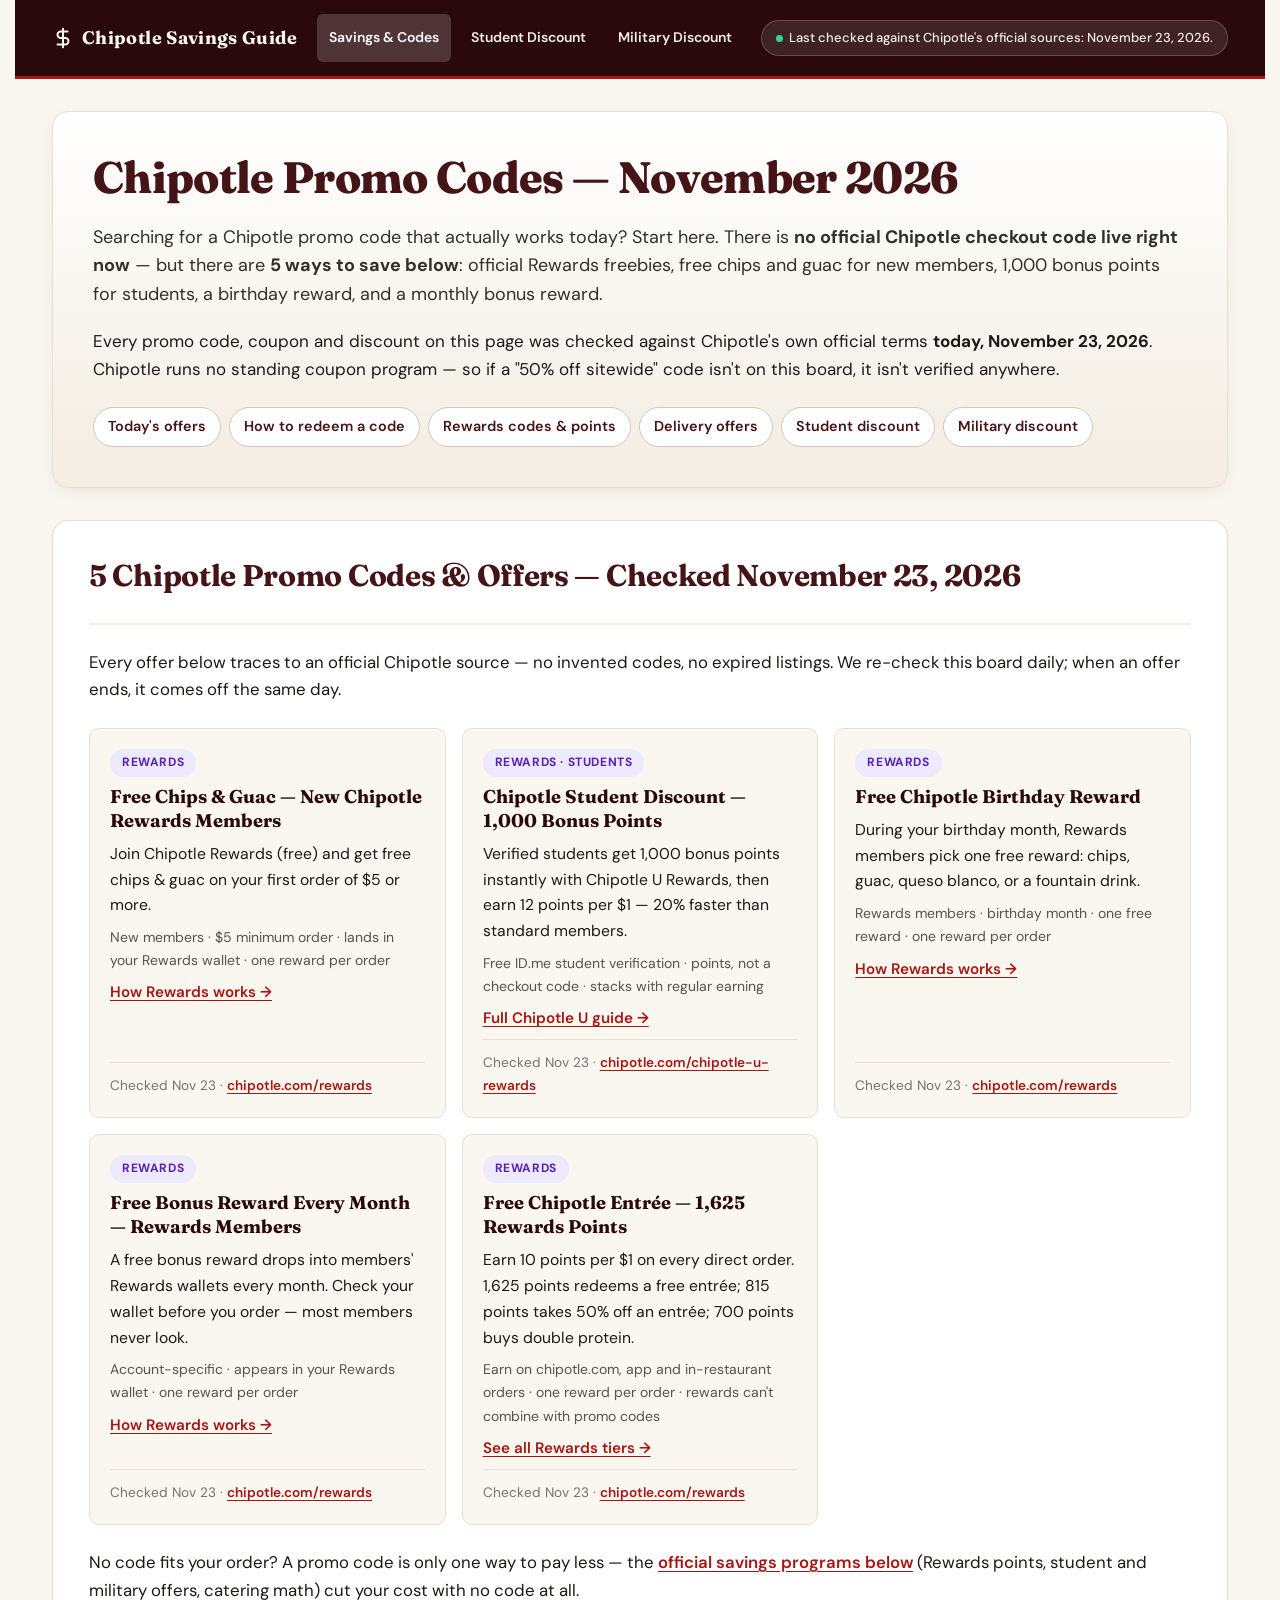
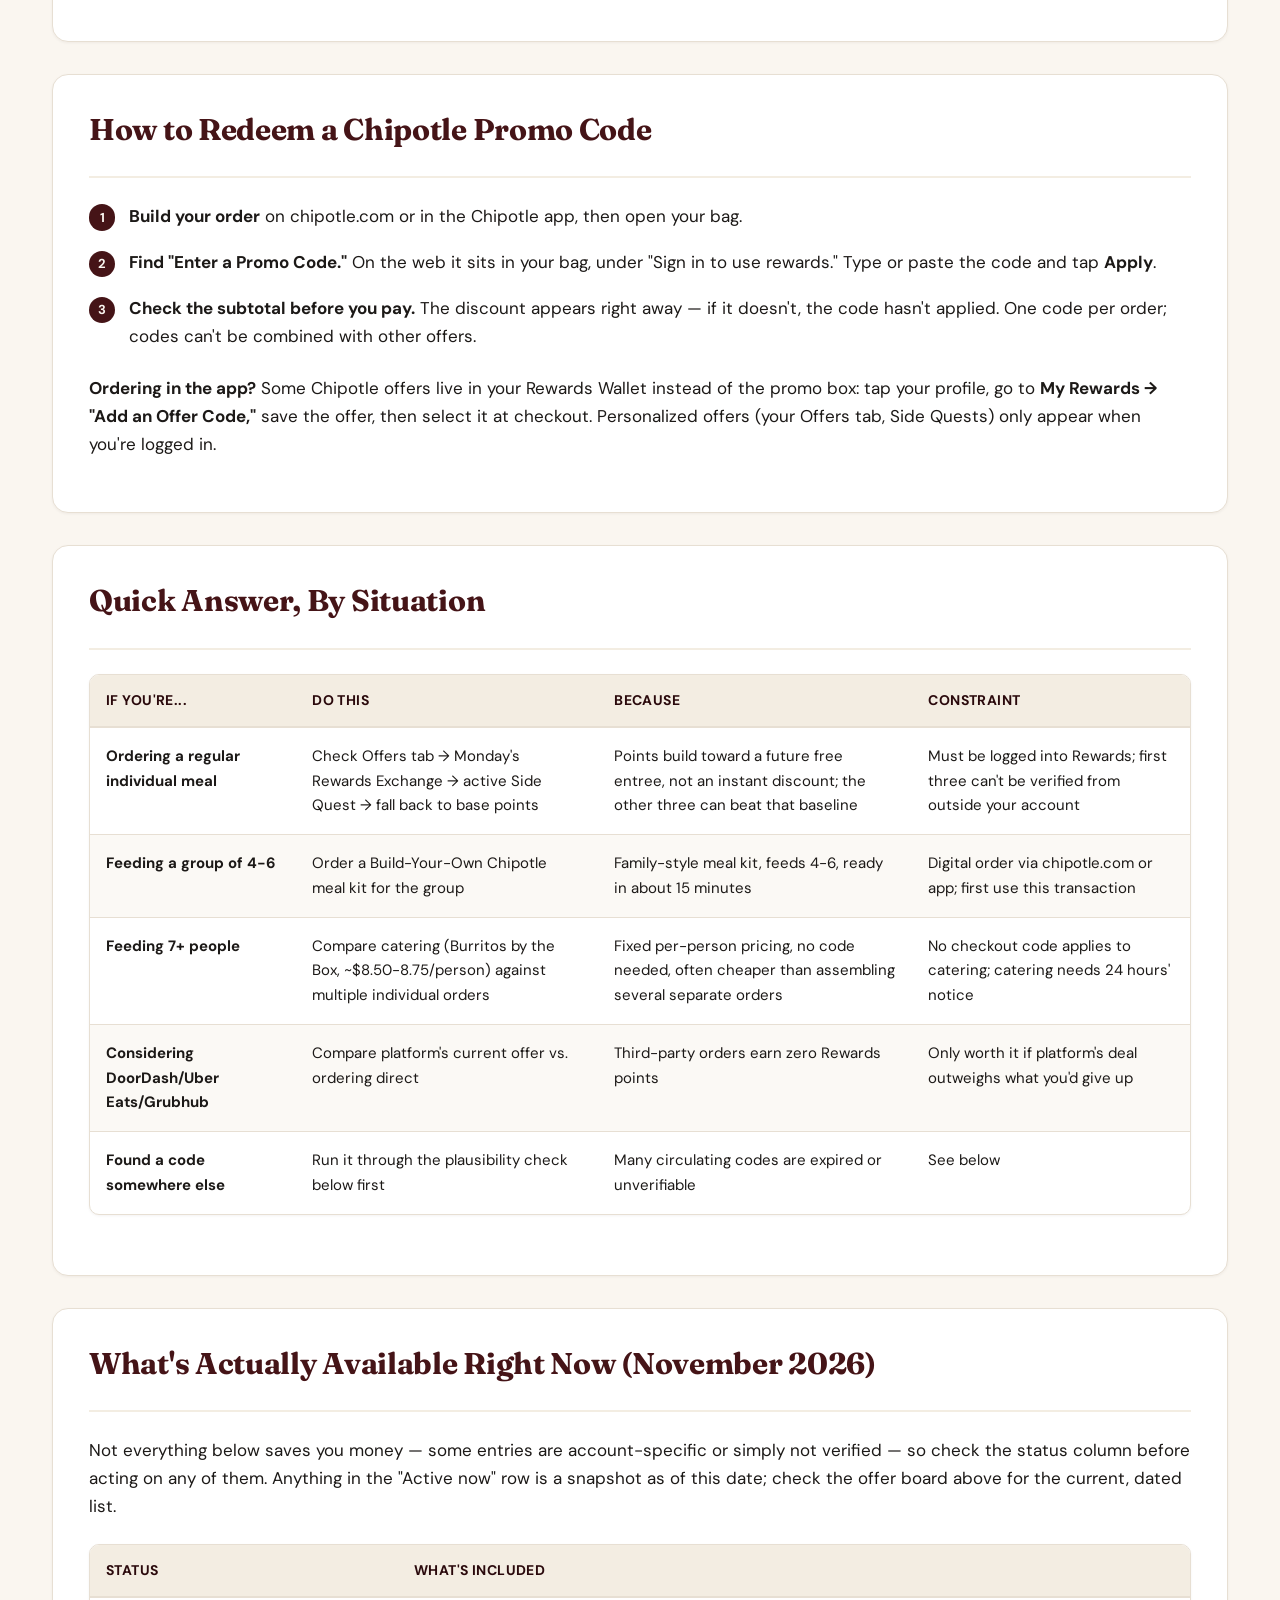
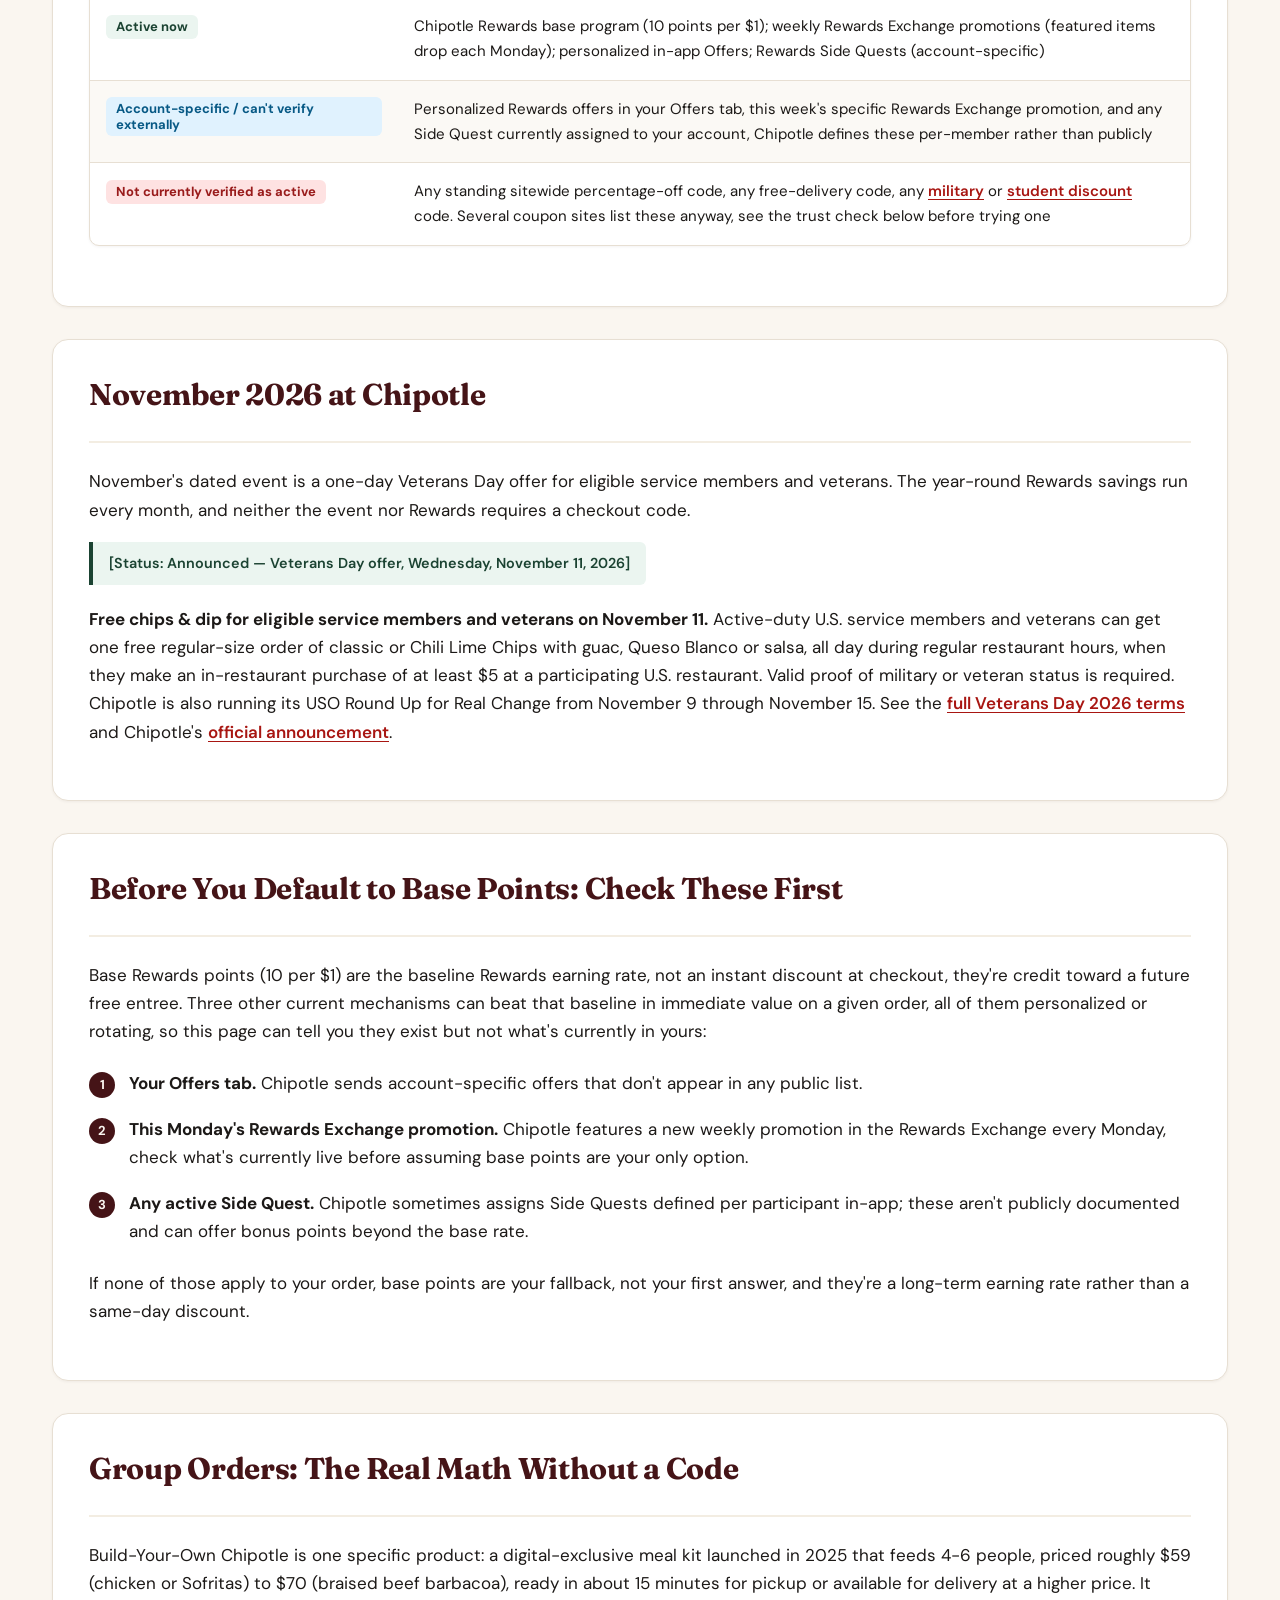
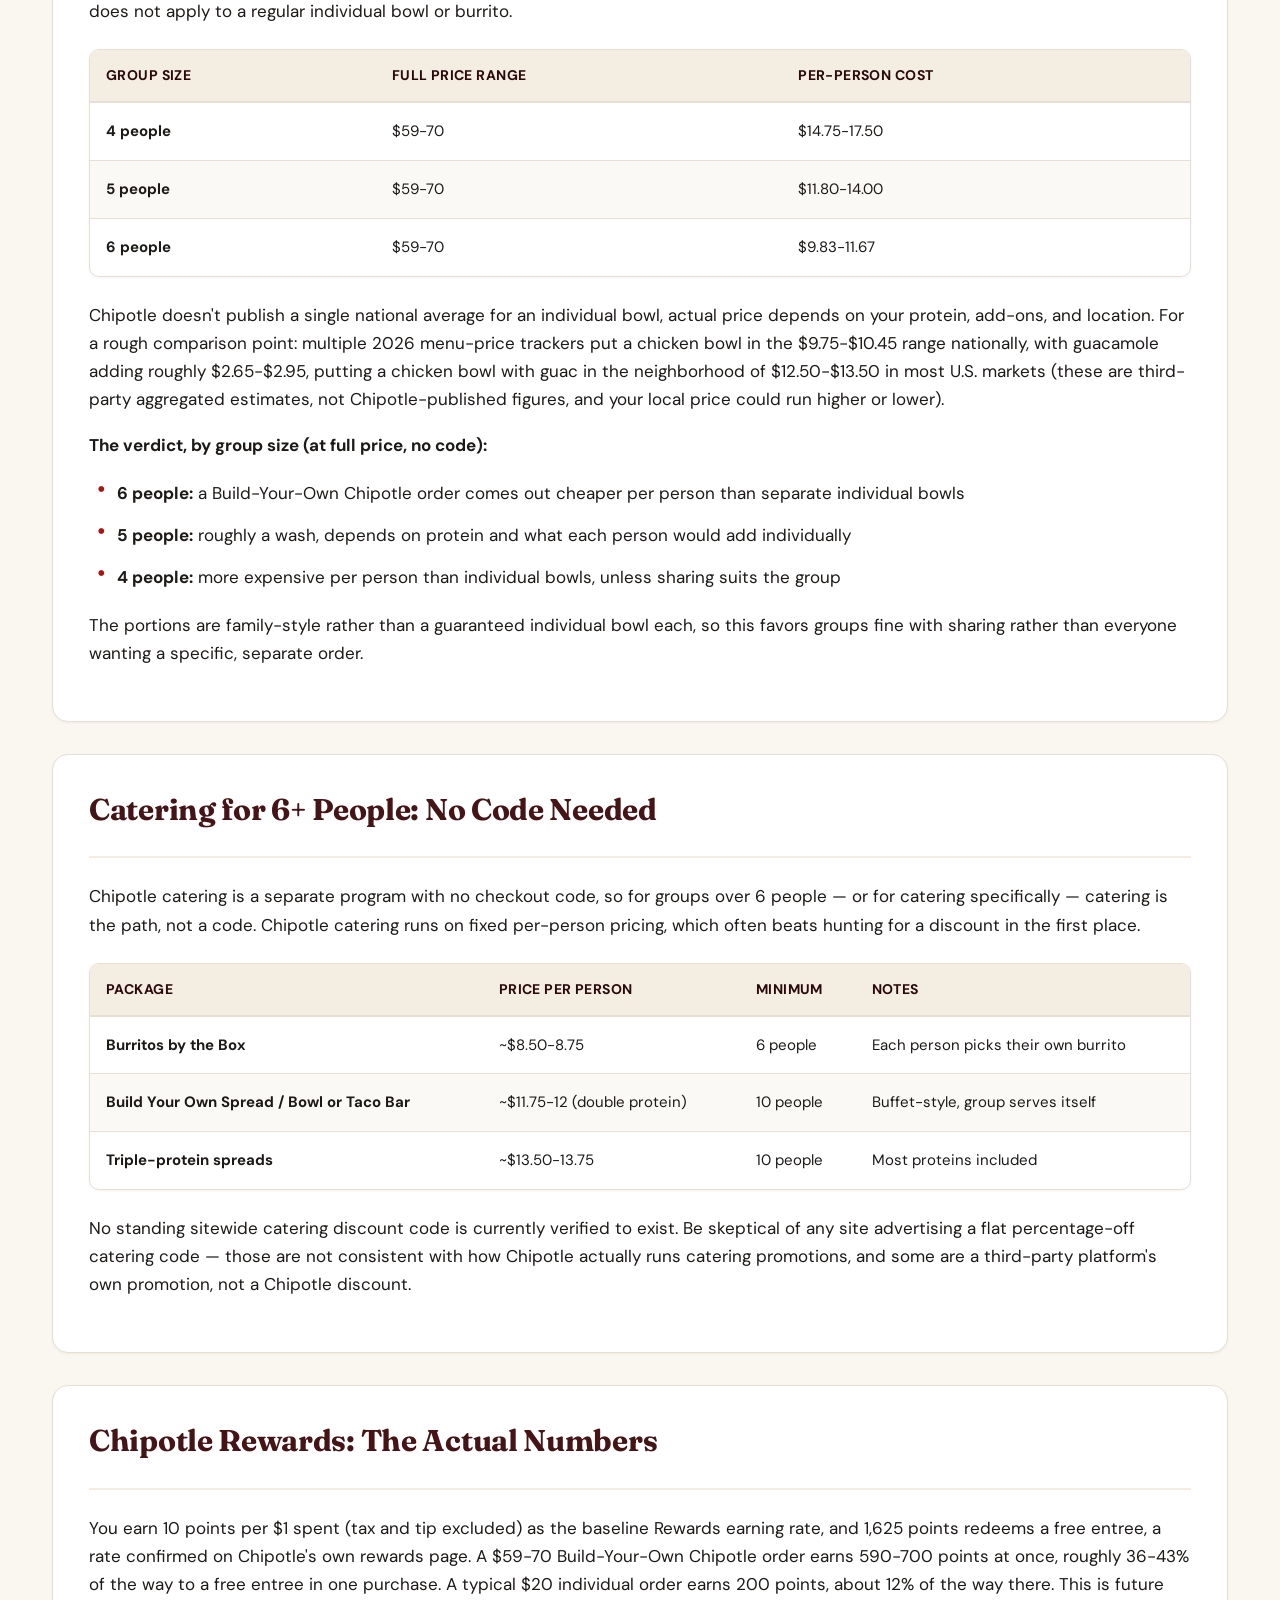
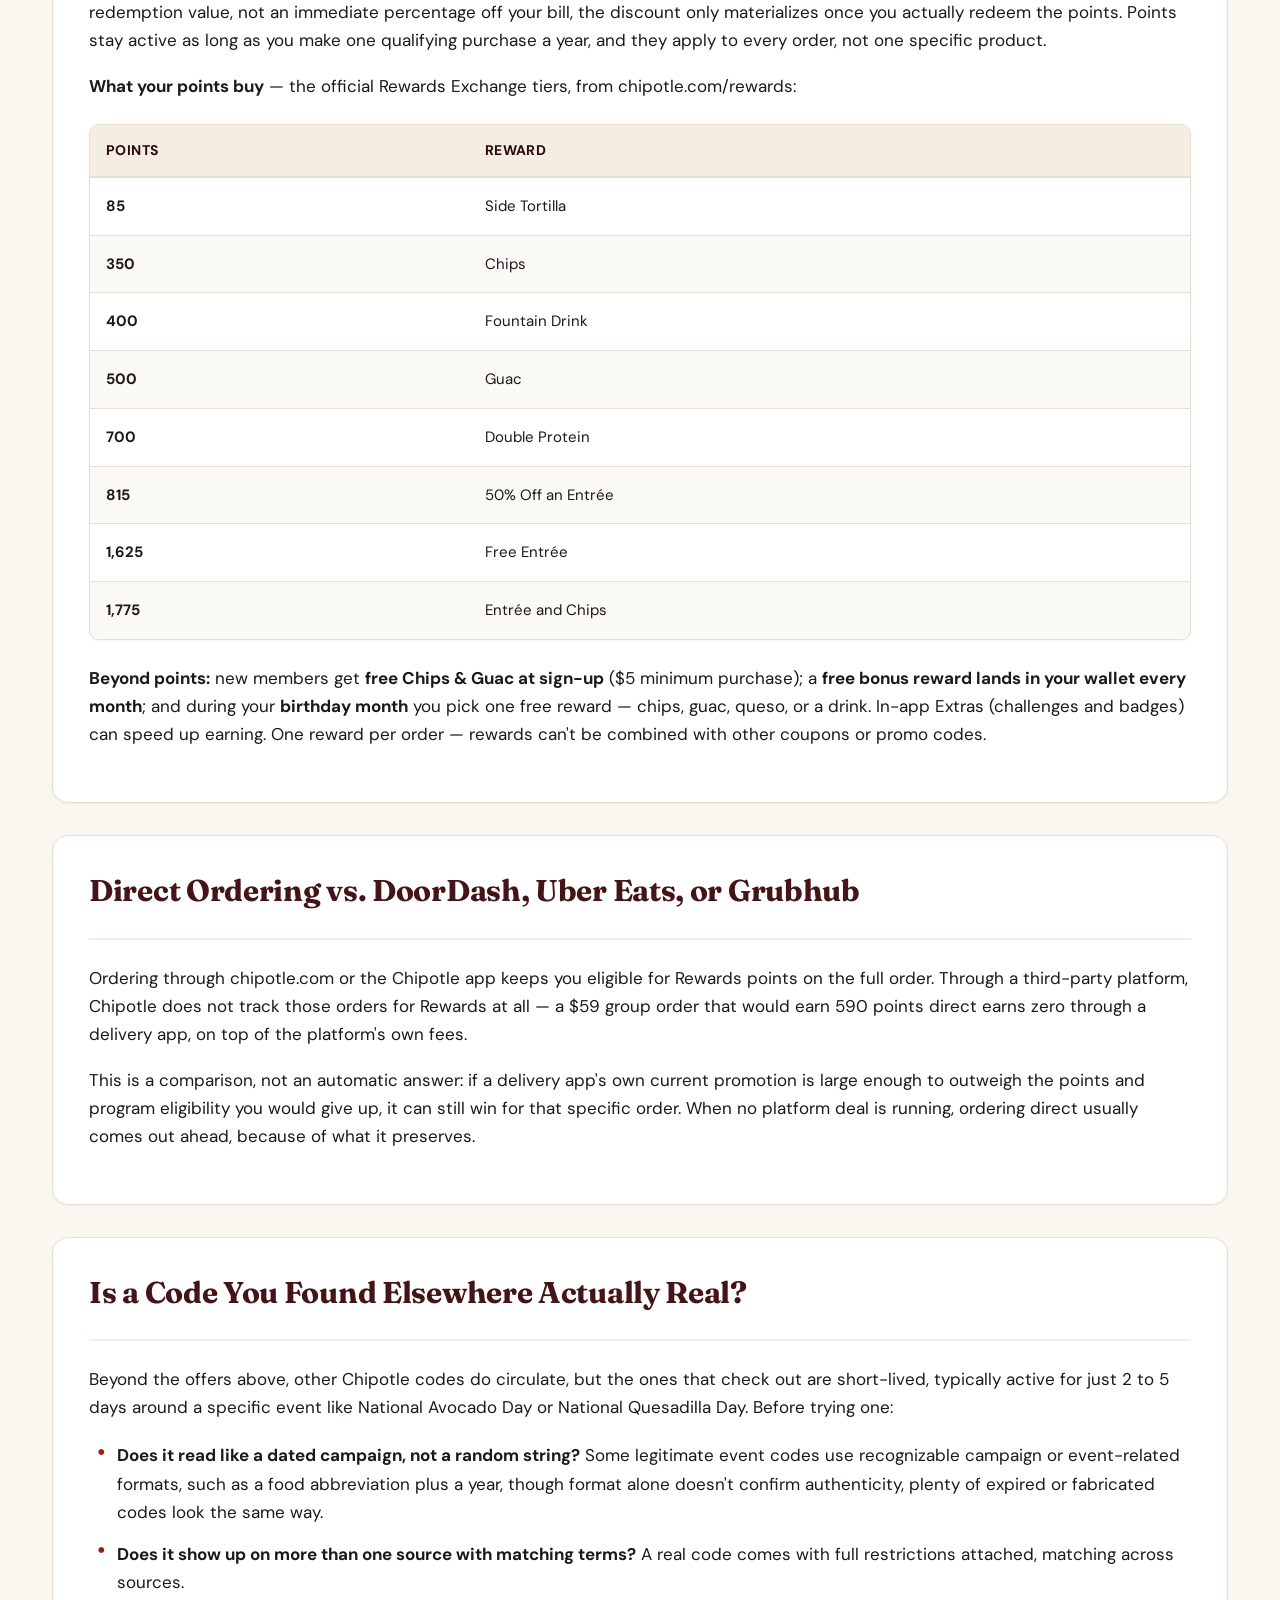
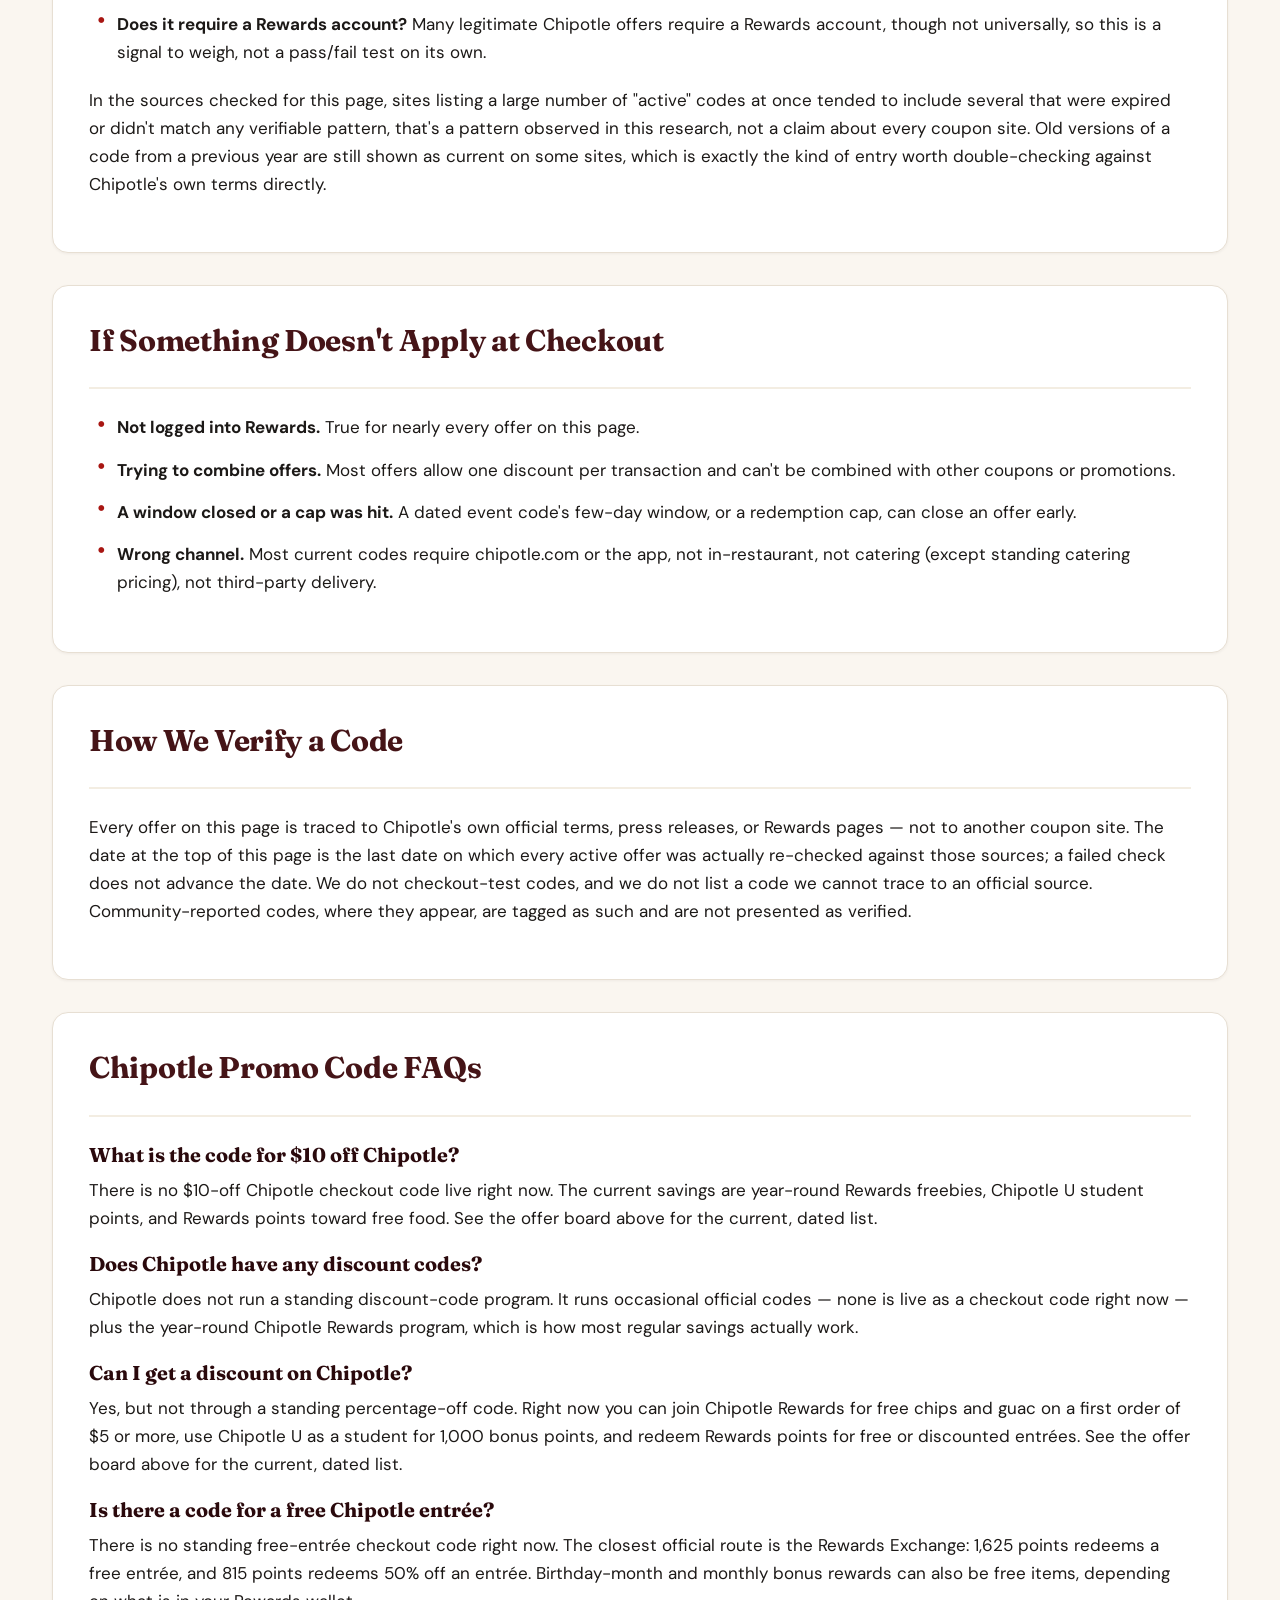
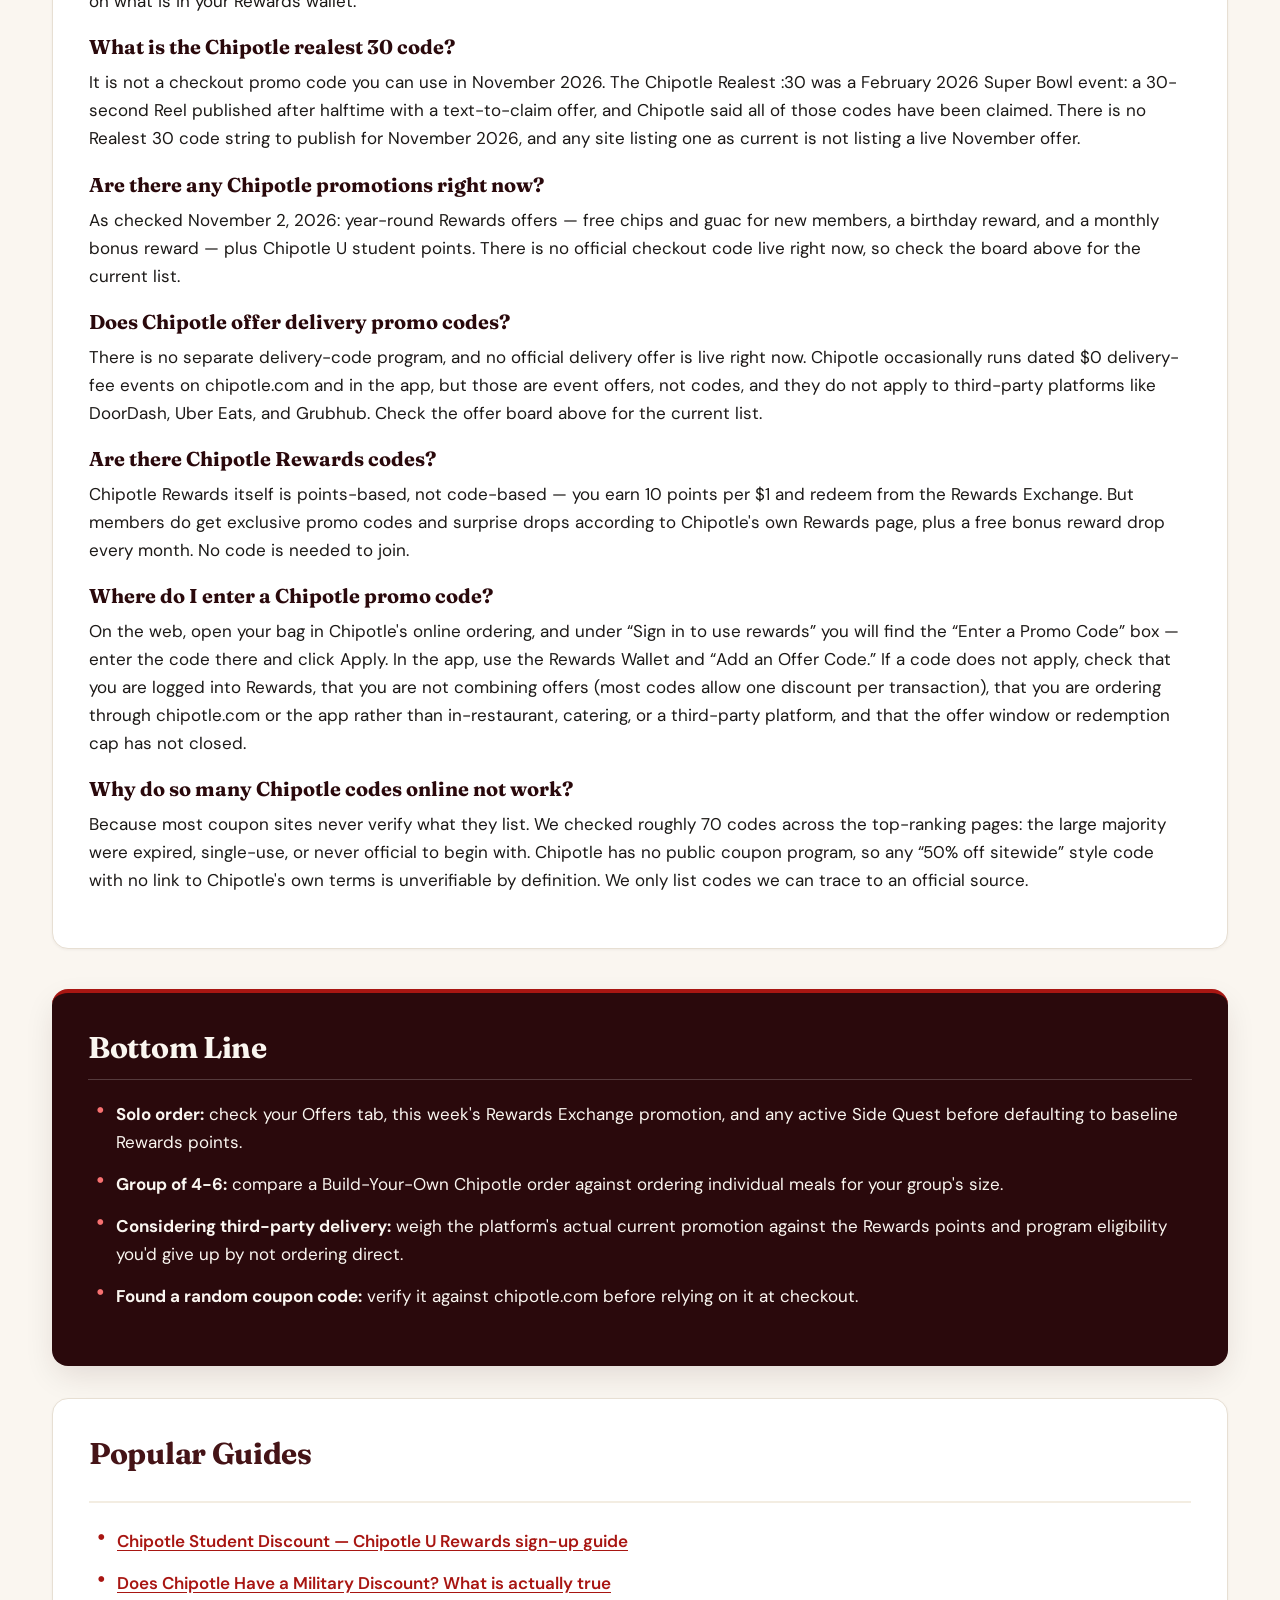
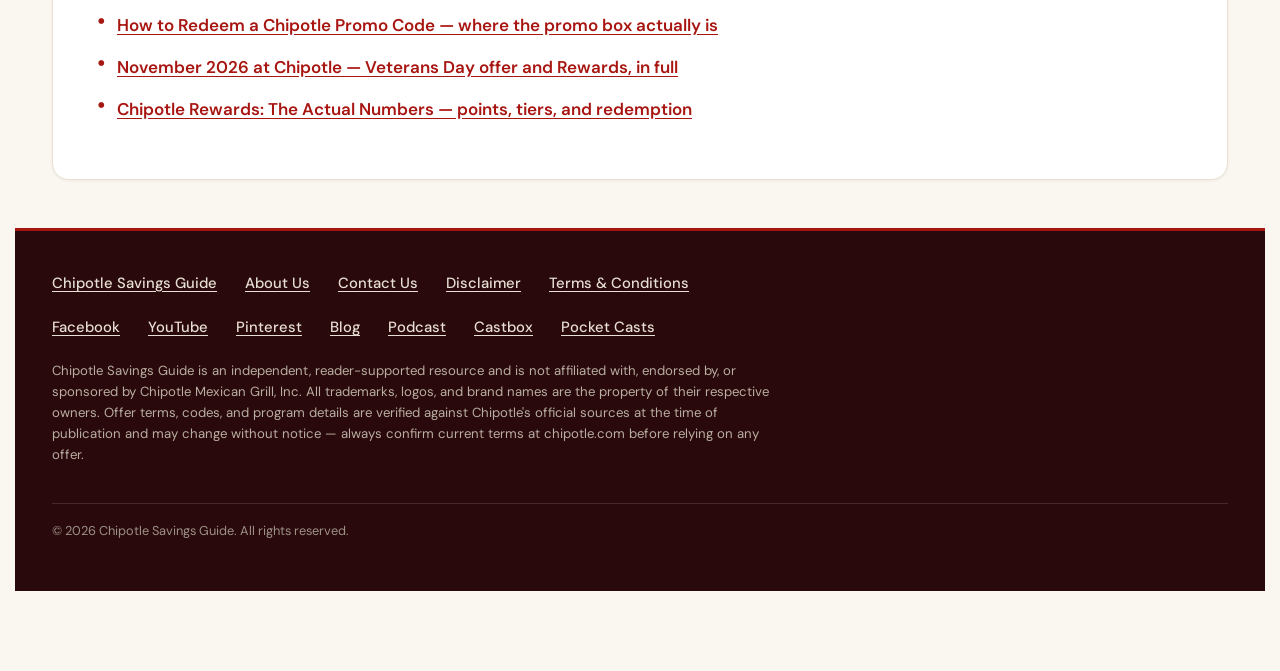
==== commit 7a038a72: "Daily freshness: offers re-verified 2026-11-23" ====
--- a/index.html
+++ b/index.html
@@ -32,7 +32,7 @@
     "name": "Chipotle Promo Codes (November 2026) — Rewards, Student Discount & Ways to Save, Checked Daily",
     "description": "5 Chipotle promo codes & offers for November 2026 — free chips & guac for new Rewards members, 1,000 student bonus points, a birthday reward and more, checked daily against Chipotle's official terms.",
     "url": "https://chipotlecoupons.us/",
-    "dateModified": "2026-11-22",
+    "dateModified": "2026-11-23",
     "isPartOf": {
       "@type": "WebSite",
       "name": "Chipotle Savings Guide",
@@ -138,7 +138,7 @@
       </div>
       <div class="verification-badge">
         <span class="dot"></span>
-        <span><!-- BADGE:START -->Last checked against Chipotle's official sources: November 22, 2026.<!-- BADGE:END --></span>
+        <span><!-- BADGE:START -->Last checked against Chipotle's official sources: November 23, 2026.<!-- BADGE:END --></span>
       </div>
     </div>
   </header>
@@ -150,7 +150,7 @@
 
       <p class="lead">Searching for a Chipotle promo code that actually works today? Start here. There is <strong>no official Chipotle checkout code live right now</strong> — but there are <strong><!-- INTRO-COUNT:START -->5<!-- INTRO-COUNT:END --> ways to save below</strong>: official Rewards freebies, free chips and guac for new members, 1,000 bonus points for students, a birthday reward, and a monthly bonus reward.</p>
 
-      <p>Every promo code, coupon and discount on this page was checked against Chipotle's own official terms <strong>today, <!-- INTRO-DATE:START -->November 22, 2026<!-- INTRO-DATE:END --></strong>. Chipotle runs no standing coupon program — so if a "50% off sitewide" code isn't on this board, it isn't verified anywhere.</p>
+      <p>Every promo code, coupon and discount on this page was checked against Chipotle's own official terms <strong>today, <!-- INTRO-DATE:START -->November 23, 2026<!-- INTRO-DATE:END --></strong>. Chipotle runs no standing coupon program — so if a "50% off sitewide" code isn't on this board, it isn't verified anywhere.</p>
 
       <nav class="quick-jump" aria-label="Jump to savings">
         <a href="#offers">Today's offers</a>
@@ -164,7 +164,7 @@
 
     <section class="content-section offers-section" id="offers" aria-labelledby="offers-heading">
       <div class="section-header-wrap">
-        <h2 id="offers-heading"><!-- BOARD-H2:START -->5 Chipotle Promo Codes &amp; Offers — Checked November 22, 2026<!-- BOARD-H2:END --></h2>
+        <h2 id="offers-heading"><!-- BOARD-H2:START -->5 Chipotle Promo Codes &amp; Offers — Checked November 23, 2026<!-- BOARD-H2:END --></h2>
       </div>
 
       <p class="section-lede">Every offer below traces to an official Chipotle source — no invented codes, no expired listings. We re-check this board daily; when an offer ends, it comes off the same day.</p>
@@ -177,7 +177,7 @@
         <p class="offer-benefit">Join Chipotle Rewards (free) and get free chips &amp; guac on your first order of $5 or more.</p>
         <p class="offer-terms">New members · $5 minimum order · lands in your Rewards wallet · one reward per order</p>
         <p class="offer-cta"><a href="#rewards-heading">How Rewards works &rarr;</a></p>
-        <p class="offer-footer">Checked Nov 22 · <a href="https://www.chipotle.com/rewards" target="_blank" rel="noopener">chipotle.com/rewards</a></p>
+        <p class="offer-footer">Checked Nov 23 · <a href="https://www.chipotle.com/rewards" target="_blank" rel="noopener">chipotle.com/rewards</a></p>
         </article>
         <article class="offer-card">
         <div class="offer-card-top"><span class="offer-tag tag-program">Rewards · Students</span></div>
@@ -185,7 +185,7 @@
         <p class="offer-benefit">Verified students get 1,000 bonus points instantly with Chipotle U Rewards, then earn 12 points per $1 — 20% faster than standard members.</p>
         <p class="offer-terms">Free ID.me student verification · points, not a checkout code · stacks with regular earning</p>
         <p class="offer-cta"><a href="student-discount/">Full Chipotle U guide &rarr;</a></p>
-        <p class="offer-footer">Checked Nov 22 · <a href="https://www.chipotle.com/chipotle-u-rewards" target="_blank" rel="noopener">chipotle.com/chipotle-u-rewards</a></p>
+        <p class="offer-footer">Checked Nov 23 · <a href="https://www.chipotle.com/chipotle-u-rewards" target="_blank" rel="noopener">chipotle.com/chipotle-u-rewards</a></p>
         </article>
         <article class="offer-card">
         <div class="offer-card-top"><span class="offer-tag tag-program">Rewards</span></div>
@@ -193,7 +193,7 @@
         <p class="offer-benefit">During your birthday month, Rewards members pick one free reward: chips, guac, queso blanco, or a fountain drink.</p>
         <p class="offer-terms">Rewards members · birthday month · one free reward · one reward per order</p>
         <p class="offer-cta"><a href="#rewards-heading">How Rewards works &rarr;</a></p>
-        <p class="offer-footer">Checked Nov 22 · <a href="https://www.chipotle.com/rewards" target="_blank" rel="noopener">chipotle.com/rewards</a></p>
+        <p class="offer-footer">Checked Nov 23 · <a href="https://www.chipotle.com/rewards" target="_blank" rel="noopener">chipotle.com/rewards</a></p>
         </article>
         <article class="offer-card">
         <div class="offer-card-top"><span class="offer-tag tag-program">Rewards</span></div>
@@ -201,7 +201,7 @@
         <p class="offer-benefit">A free bonus reward drops into members' Rewards wallets every month. Check your wallet before you order — most members never look.</p>
         <p class="offer-terms">Account-specific · appears in your Rewards wallet · one reward per order</p>
         <p class="offer-cta"><a href="#rewards-heading">How Rewards works &rarr;</a></p>
-        <p class="offer-footer">Checked Nov 22 · <a href="https://www.chipotle.com/rewards" target="_blank" rel="noopener">chipotle.com/rewards</a></p>
+        <p class="offer-footer">Checked Nov 23 · <a href="https://www.chipotle.com/rewards" target="_blank" rel="noopener">chipotle.com/rewards</a></p>
         </article>
         <article class="offer-card">
         <div class="offer-card-top"><span class="offer-tag tag-program">Rewards</span></div>
@@ -209,7 +209,7 @@
         <p class="offer-benefit">Earn 10 points per $1 on every direct order. 1,625 points redeems a free entrée; 815 points takes 50% off an entrée; 700 points buys double protein.</p>
         <p class="offer-terms">Earn on chipotle.com, app and in-restaurant orders · one reward per order · rewards can't combine with promo codes</p>
         <p class="offer-cta"><a href="#rewards-heading">See all Rewards tiers &rarr;</a></p>
-        <p class="offer-footer">Checked Nov 22 · <a href="https://www.chipotle.com/rewards" target="_blank" rel="noopener">chipotle.com/rewards</a></p>
+        <p class="offer-footer">Checked Nov 23 · <a href="https://www.chipotle.com/rewards" target="_blank" rel="noopener">chipotle.com/rewards</a></p>
         </article>
         <!-- OFFERS:END -->
       </div>
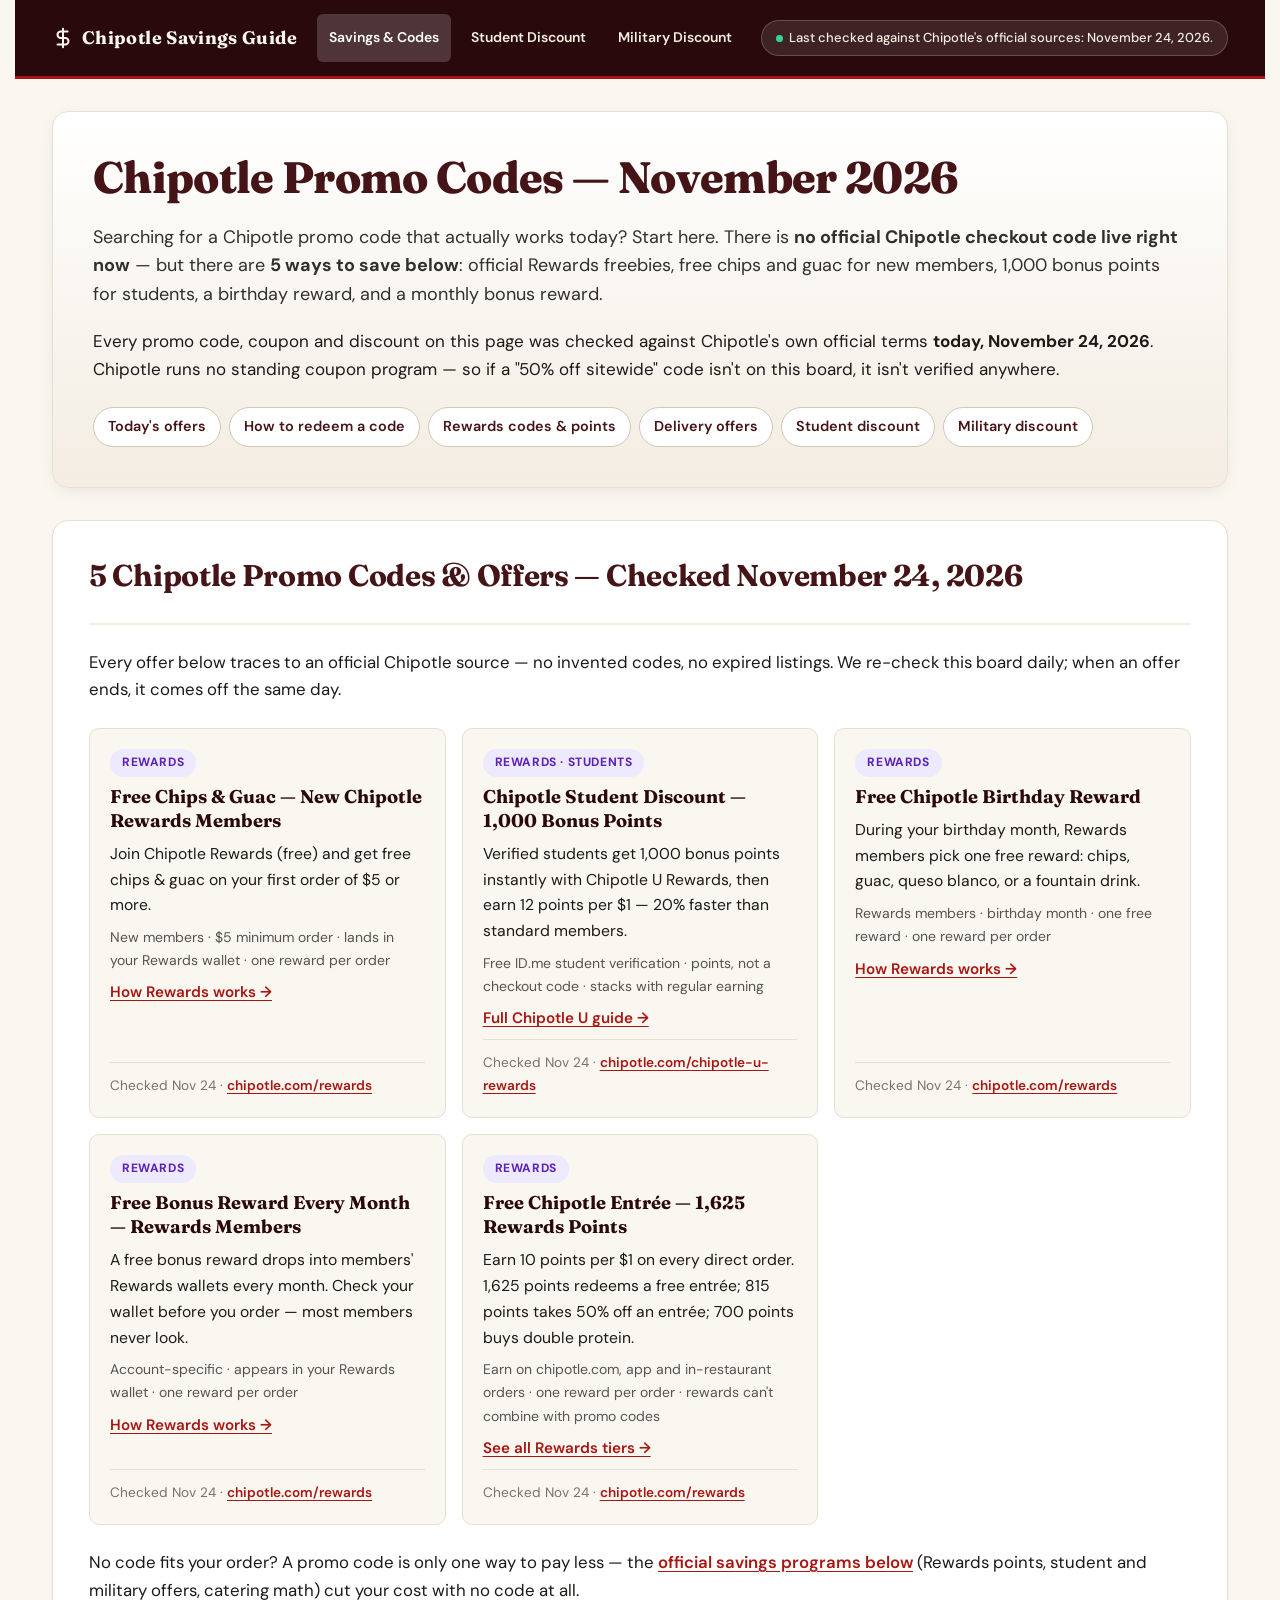
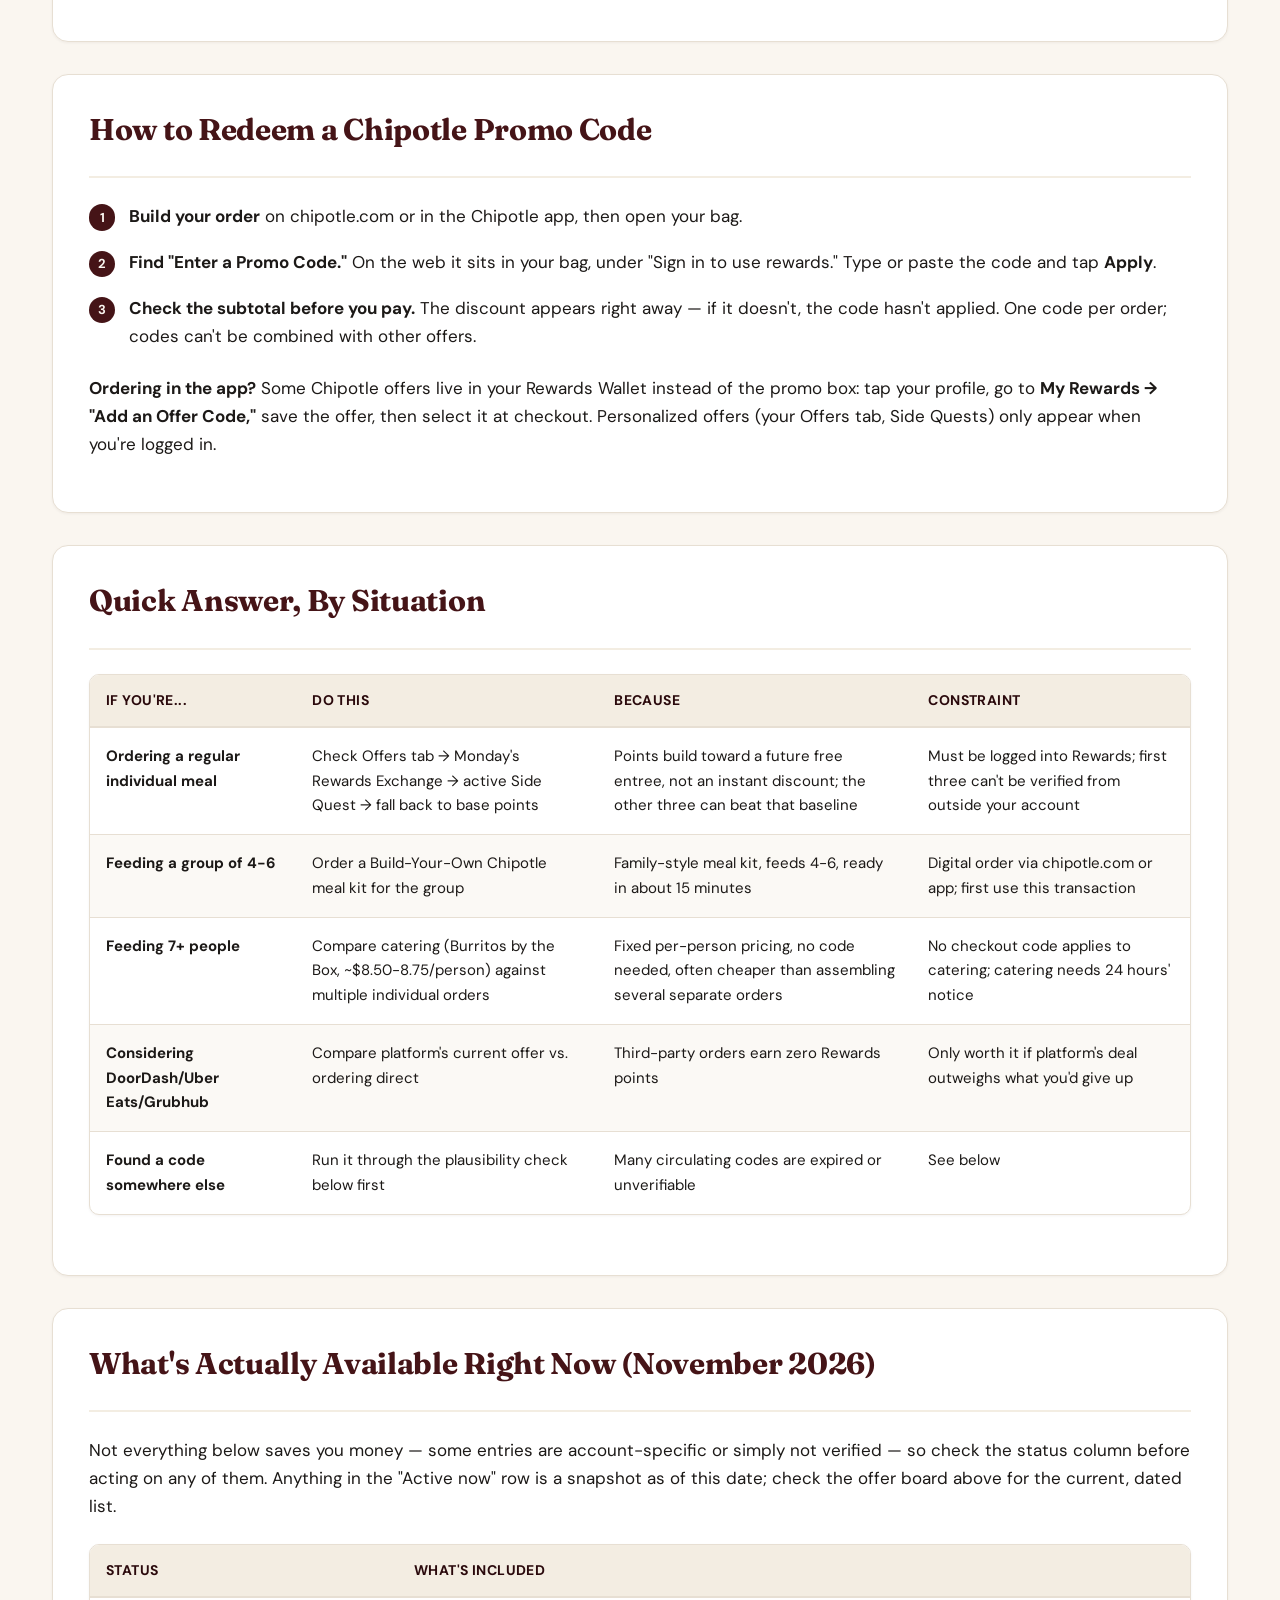
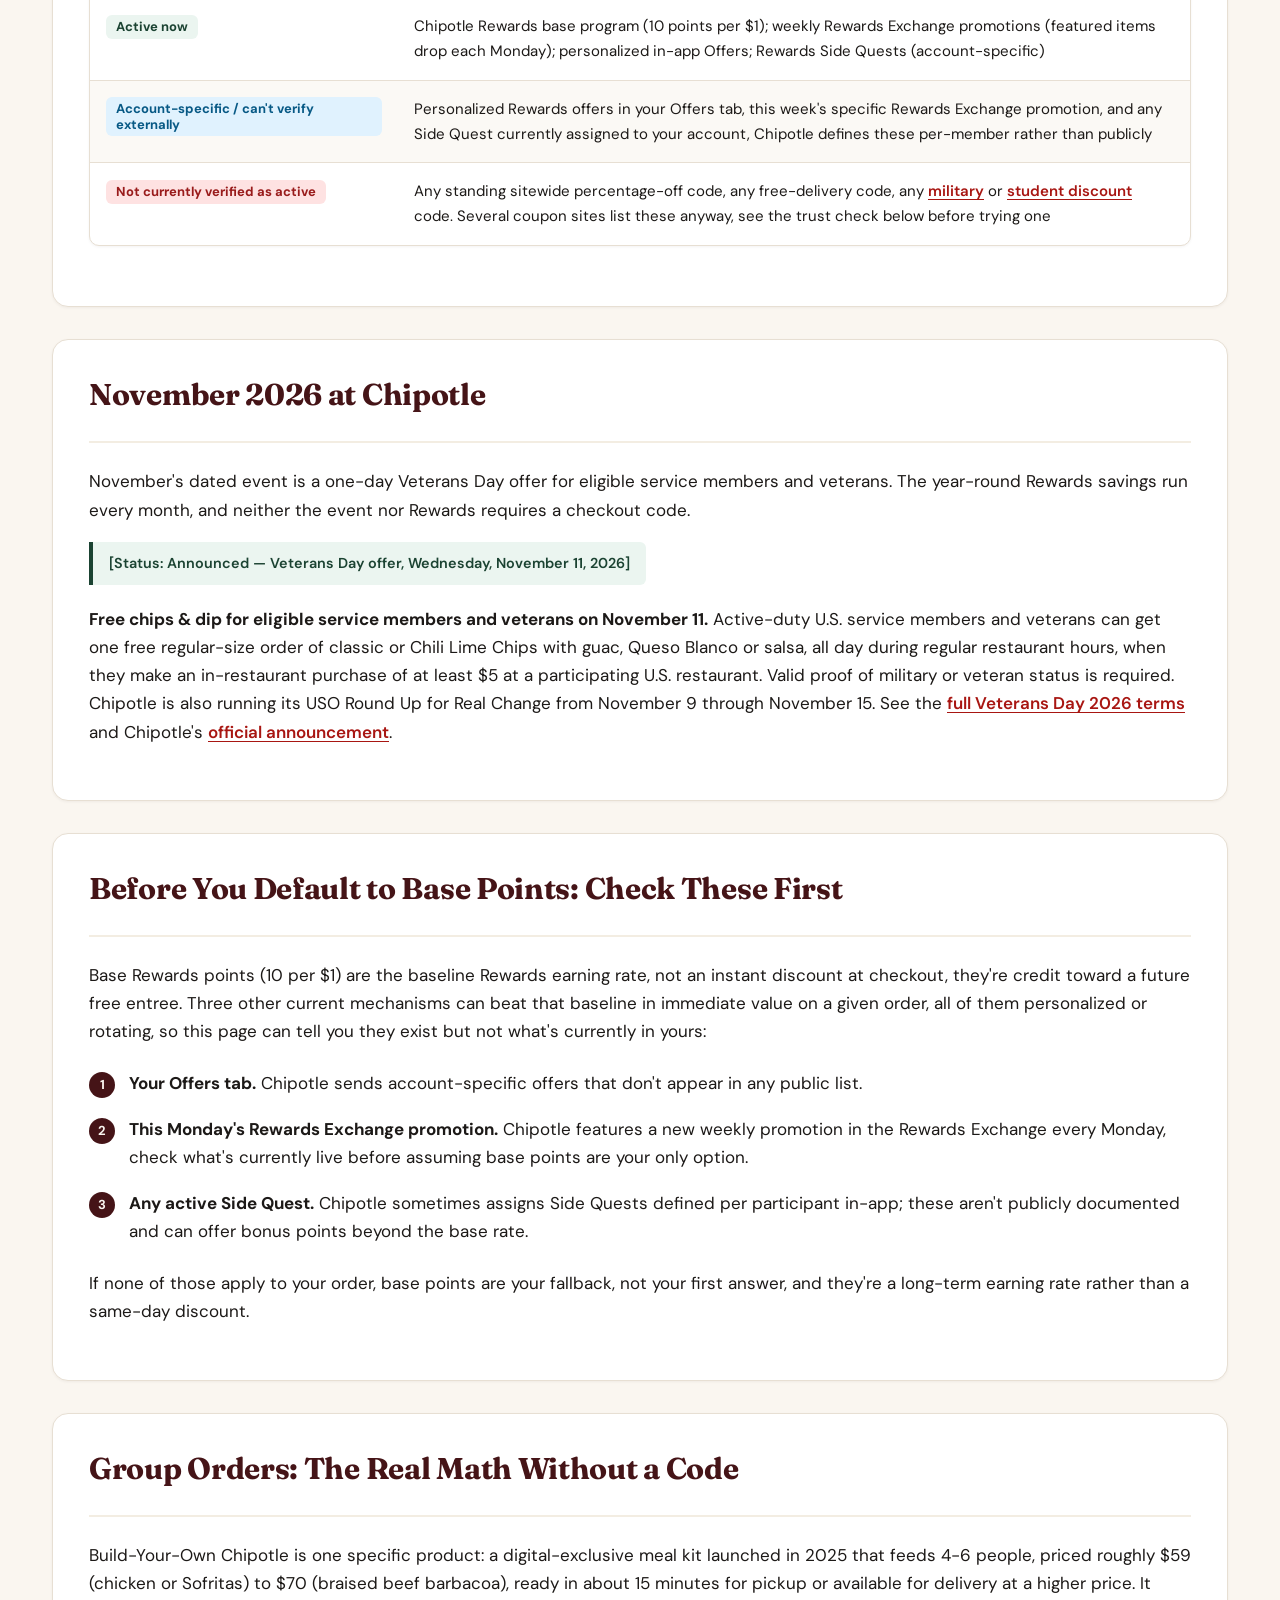
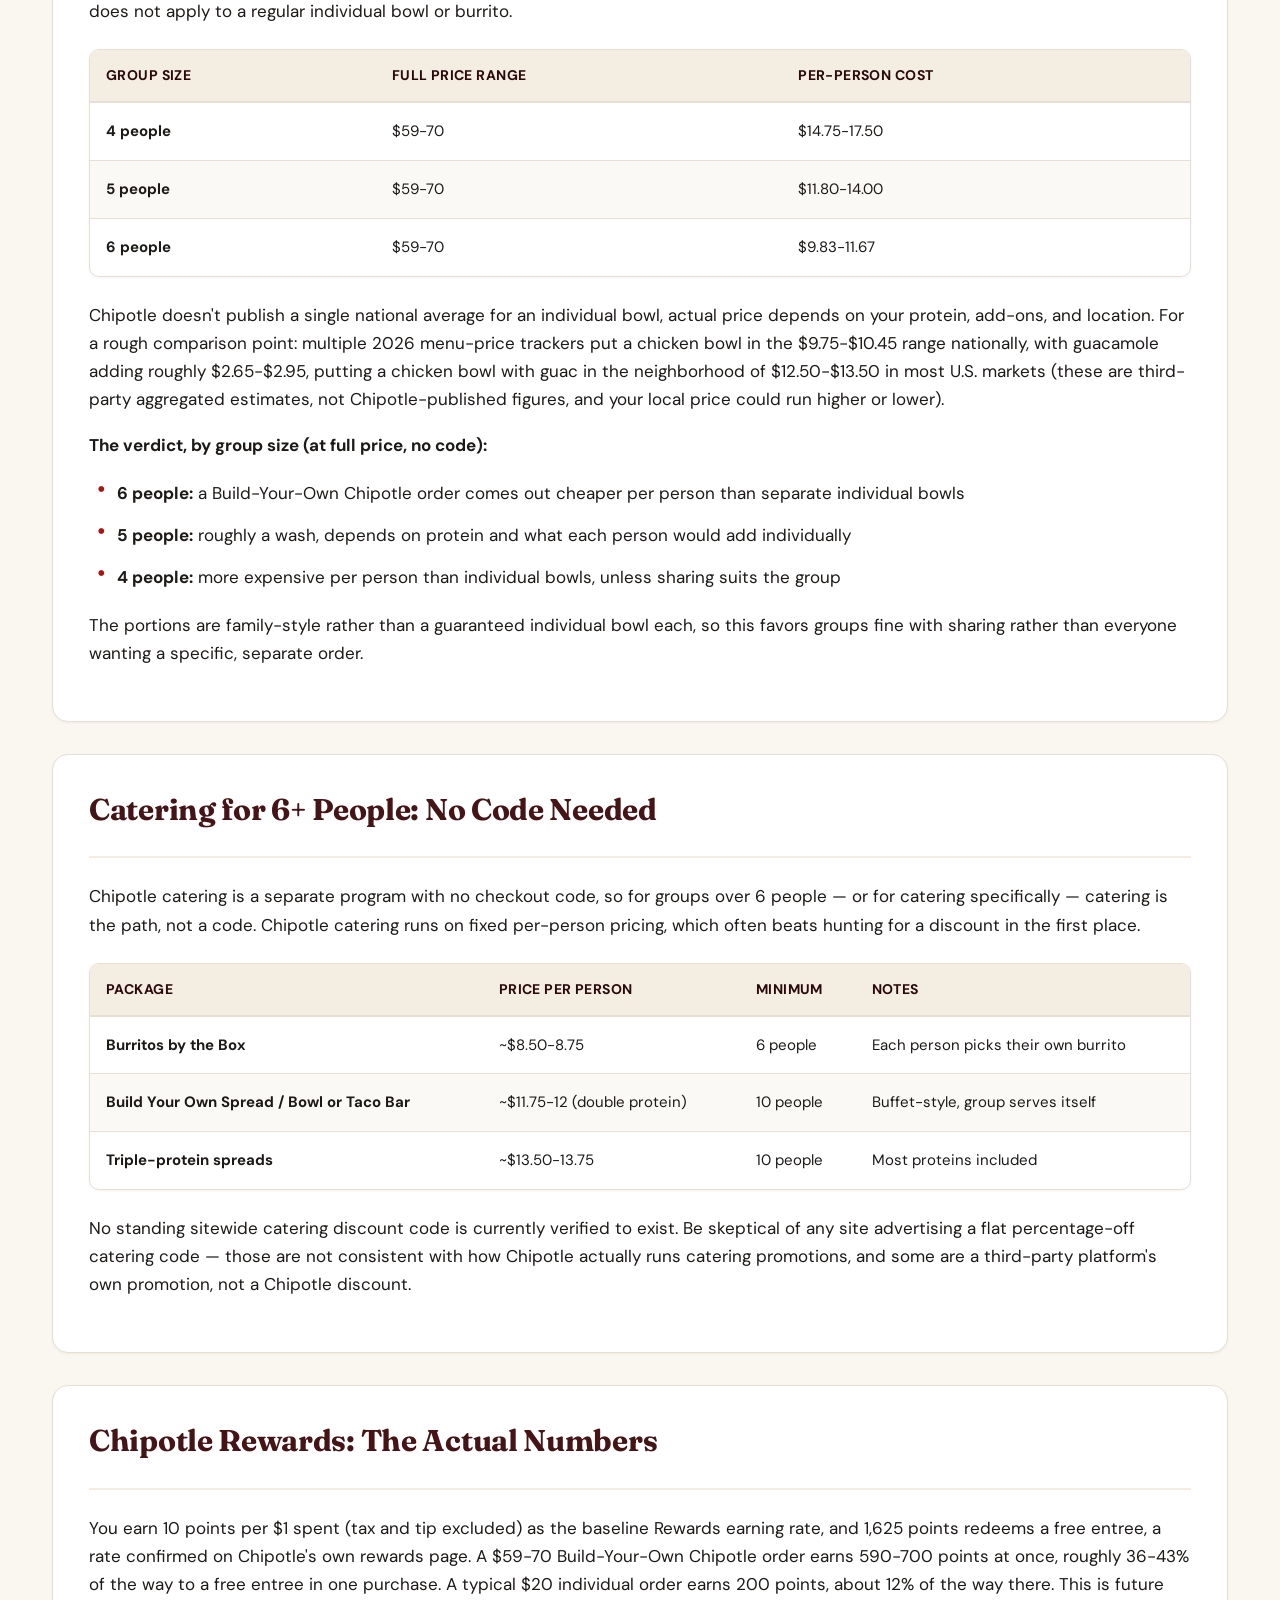
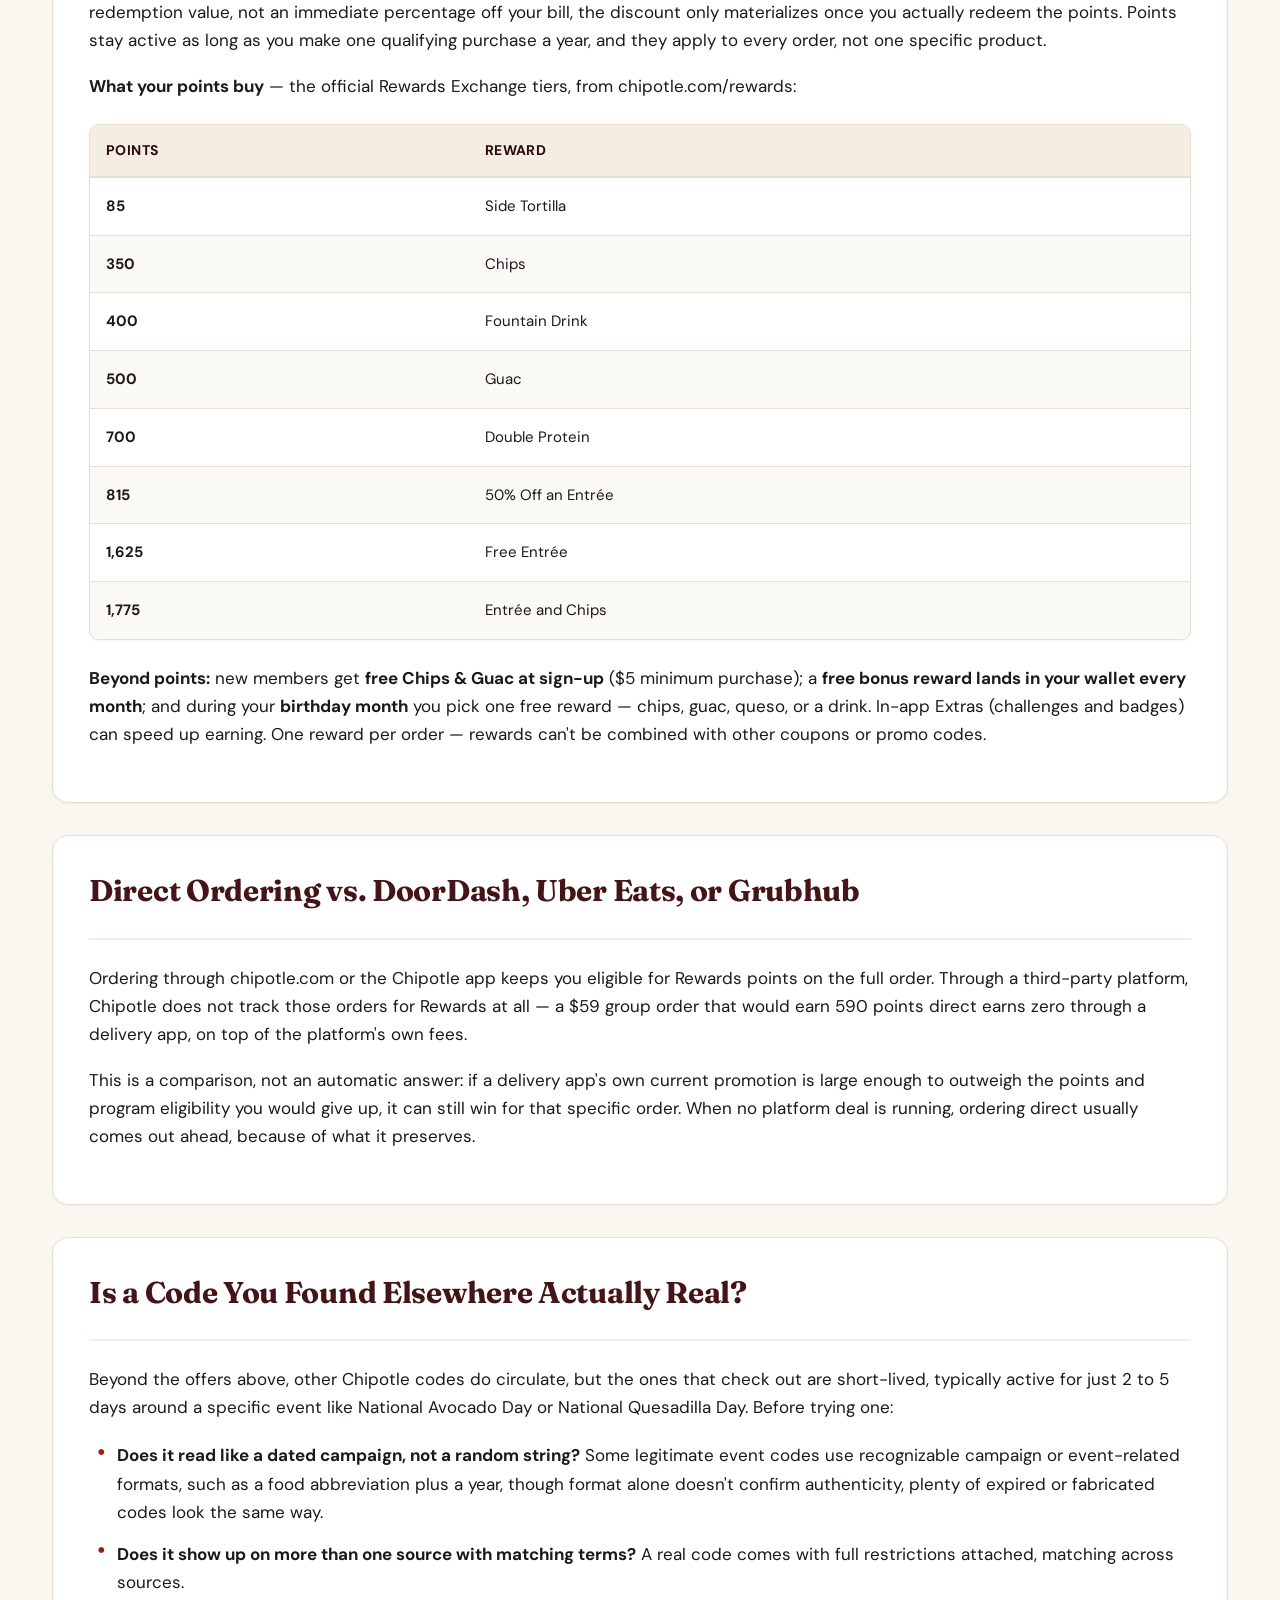
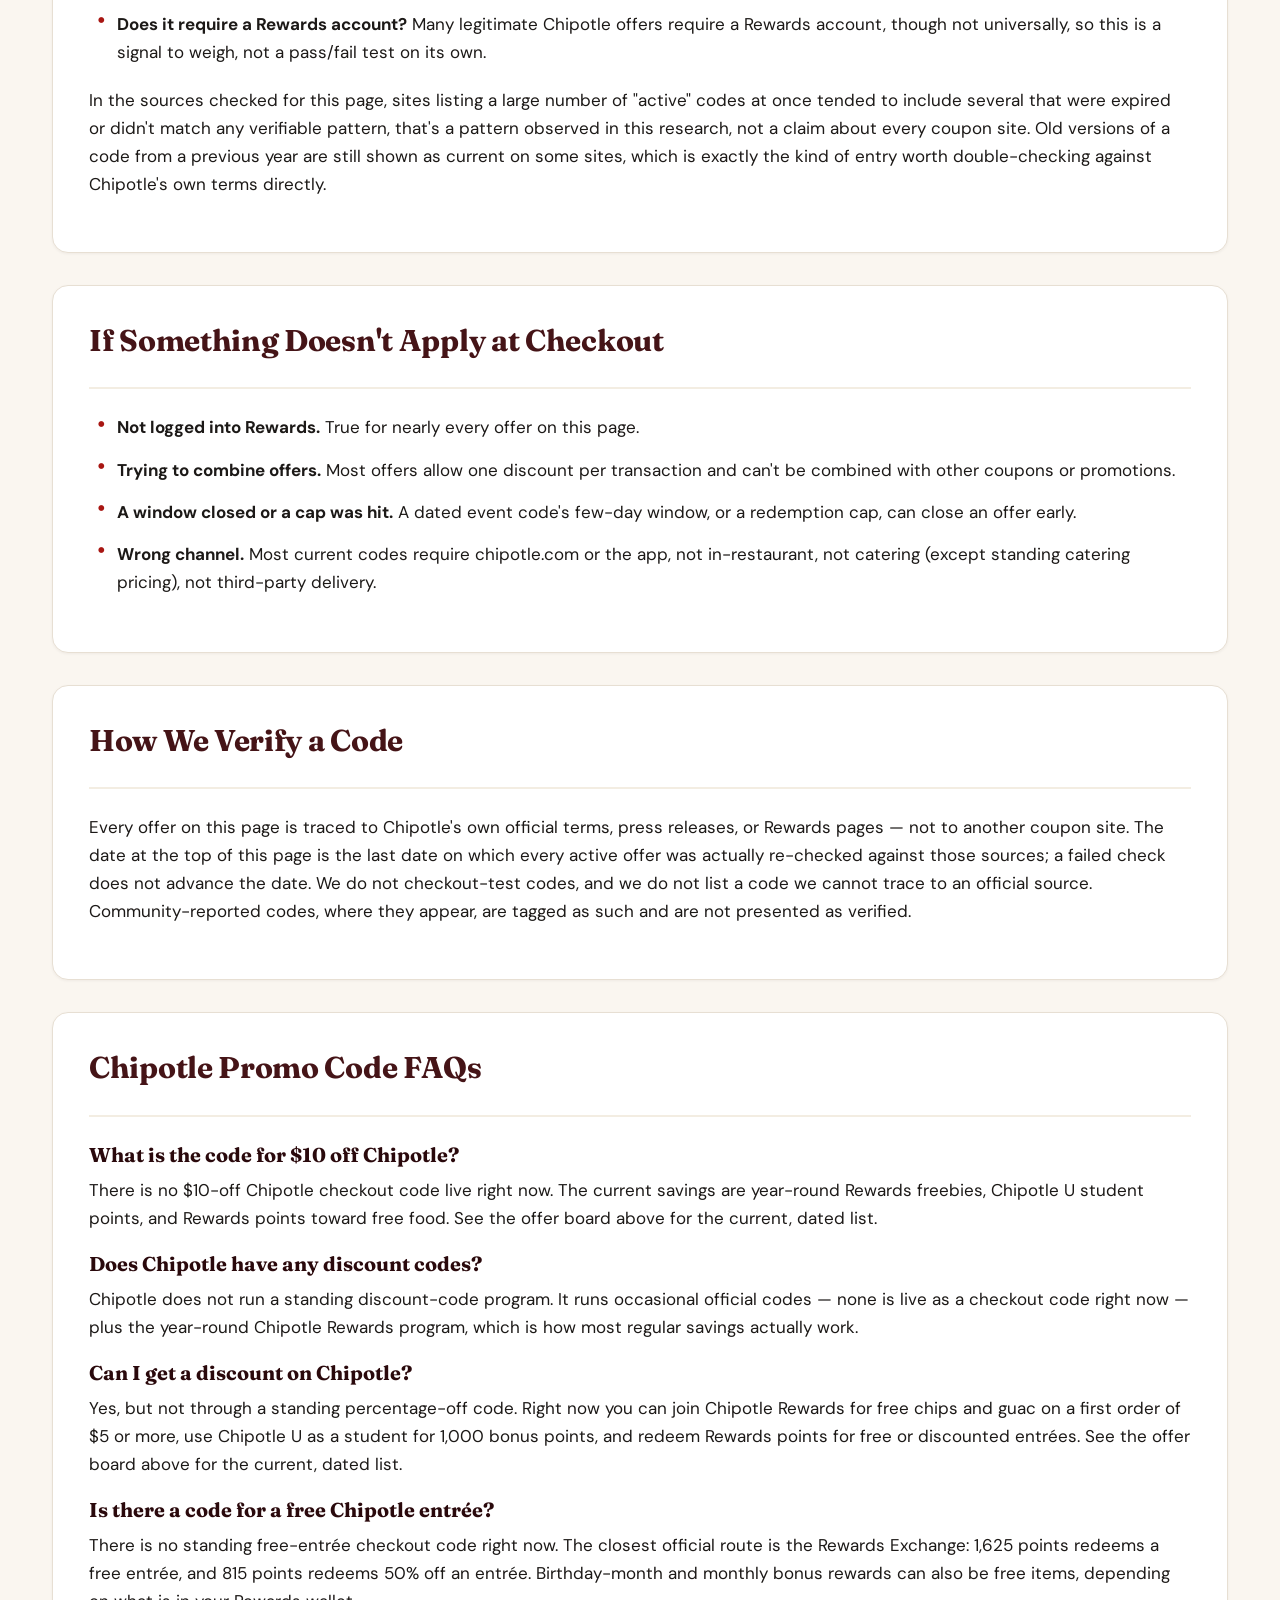
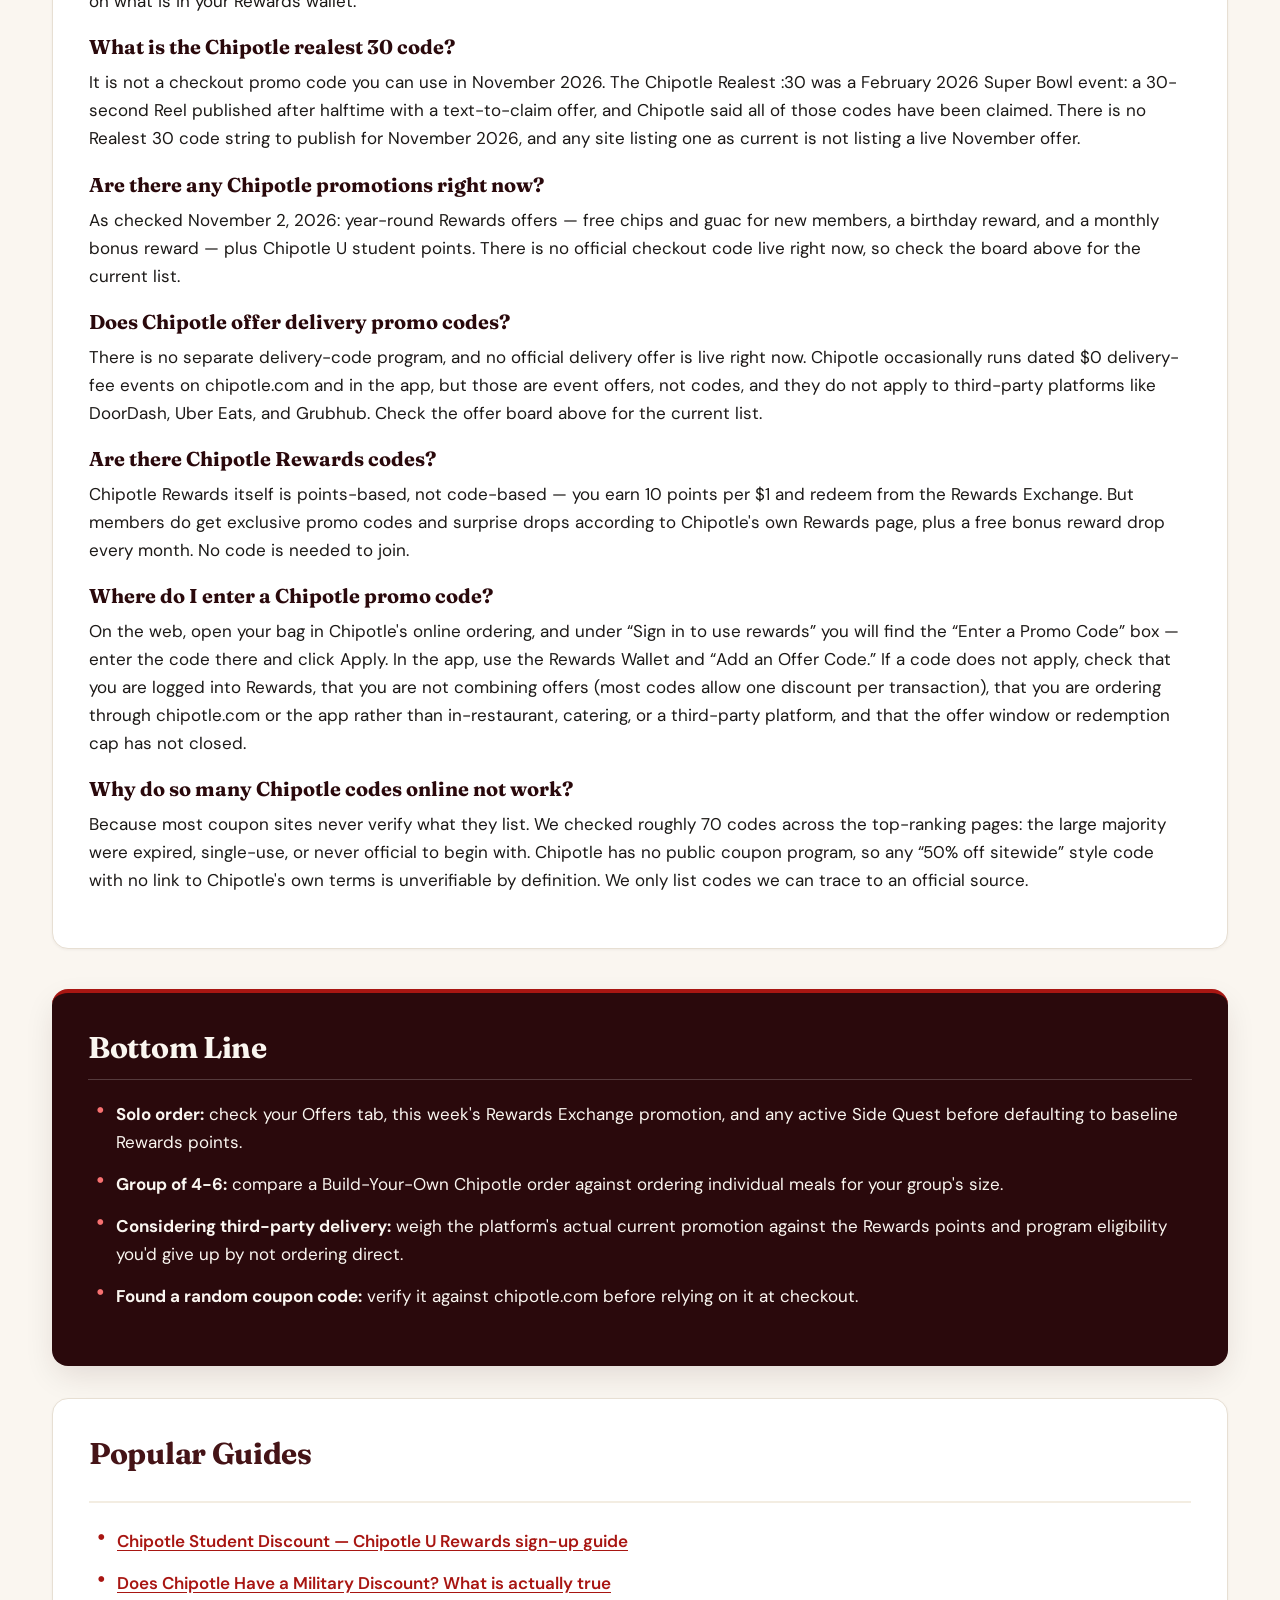
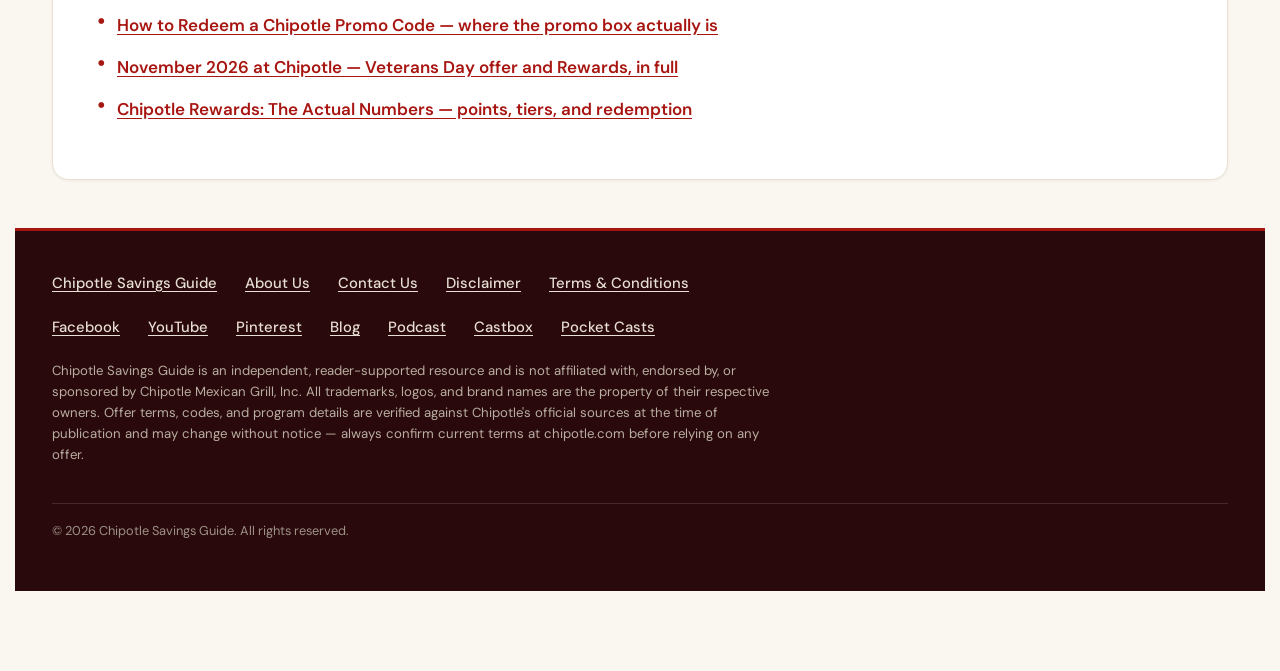
==== commit 46910fec: "Daily freshness: offers re-verified 2026-11-24" ====
--- a/index.html
+++ b/index.html
@@ -32,7 +32,7 @@
     "name": "Chipotle Promo Codes (November 2026) — Rewards, Student Discount & Ways to Save, Checked Daily",
     "description": "5 Chipotle promo codes & offers for November 2026 — free chips & guac for new Rewards members, 1,000 student bonus points, a birthday reward and more, checked daily against Chipotle's official terms.",
     "url": "https://chipotlecoupons.us/",
-    "dateModified": "2026-11-23",
+    "dateModified": "2026-11-24",
     "isPartOf": {
       "@type": "WebSite",
       "name": "Chipotle Savings Guide",
@@ -138,7 +138,7 @@
       </div>
       <div class="verification-badge">
         <span class="dot"></span>
-        <span><!-- BADGE:START -->Last checked against Chipotle's official sources: November 23, 2026.<!-- BADGE:END --></span>
+        <span><!-- BADGE:START -->Last checked against Chipotle's official sources: November 24, 2026.<!-- BADGE:END --></span>
       </div>
     </div>
   </header>
@@ -150,7 +150,7 @@
 
       <p class="lead">Searching for a Chipotle promo code that actually works today? Start here. There is <strong>no official Chipotle checkout code live right now</strong> — but there are <strong><!-- INTRO-COUNT:START -->5<!-- INTRO-COUNT:END --> ways to save below</strong>: official Rewards freebies, free chips and guac for new members, 1,000 bonus points for students, a birthday reward, and a monthly bonus reward.</p>
 
-      <p>Every promo code, coupon and discount on this page was checked against Chipotle's own official terms <strong>today, <!-- INTRO-DATE:START -->November 23, 2026<!-- INTRO-DATE:END --></strong>. Chipotle runs no standing coupon program — so if a "50% off sitewide" code isn't on this board, it isn't verified anywhere.</p>
+      <p>Every promo code, coupon and discount on this page was checked against Chipotle's own official terms <strong>today, <!-- INTRO-DATE:START -->November 24, 2026<!-- INTRO-DATE:END --></strong>. Chipotle runs no standing coupon program — so if a "50% off sitewide" code isn't on this board, it isn't verified anywhere.</p>
 
       <nav class="quick-jump" aria-label="Jump to savings">
         <a href="#offers">Today's offers</a>
@@ -164,7 +164,7 @@
 
     <section class="content-section offers-section" id="offers" aria-labelledby="offers-heading">
       <div class="section-header-wrap">
-        <h2 id="offers-heading"><!-- BOARD-H2:START -->5 Chipotle Promo Codes &amp; Offers — Checked November 23, 2026<!-- BOARD-H2:END --></h2>
+        <h2 id="offers-heading"><!-- BOARD-H2:START -->5 Chipotle Promo Codes &amp; Offers — Checked November 24, 2026<!-- BOARD-H2:END --></h2>
       </div>
 
       <p class="section-lede">Every offer below traces to an official Chipotle source — no invented codes, no expired listings. We re-check this board daily; when an offer ends, it comes off the same day.</p>
@@ -177,7 +177,7 @@
         <p class="offer-benefit">Join Chipotle Rewards (free) and get free chips &amp; guac on your first order of $5 or more.</p>
         <p class="offer-terms">New members · $5 minimum order · lands in your Rewards wallet · one reward per order</p>
         <p class="offer-cta"><a href="#rewards-heading">How Rewards works &rarr;</a></p>
-        <p class="offer-footer">Checked Nov 23 · <a href="https://www.chipotle.com/rewards" target="_blank" rel="noopener">chipotle.com/rewards</a></p>
+        <p class="offer-footer">Checked Nov 24 · <a href="https://www.chipotle.com/rewards" target="_blank" rel="noopener">chipotle.com/rewards</a></p>
         </article>
         <article class="offer-card">
         <div class="offer-card-top"><span class="offer-tag tag-program">Rewards · Students</span></div>
@@ -185,7 +185,7 @@
         <p class="offer-benefit">Verified students get 1,000 bonus points instantly with Chipotle U Rewards, then earn 12 points per $1 — 20% faster than standard members.</p>
         <p class="offer-terms">Free ID.me student verification · points, not a checkout code · stacks with regular earning</p>
         <p class="offer-cta"><a href="student-discount/">Full Chipotle U guide &rarr;</a></p>
-        <p class="offer-footer">Checked Nov 23 · <a href="https://www.chipotle.com/chipotle-u-rewards" target="_blank" rel="noopener">chipotle.com/chipotle-u-rewards</a></p>
+        <p class="offer-footer">Checked Nov 24 · <a href="https://www.chipotle.com/chipotle-u-rewards" target="_blank" rel="noopener">chipotle.com/chipotle-u-rewards</a></p>
         </article>
         <article class="offer-card">
         <div class="offer-card-top"><span class="offer-tag tag-program">Rewards</span></div>
@@ -193,7 +193,7 @@
         <p class="offer-benefit">During your birthday month, Rewards members pick one free reward: chips, guac, queso blanco, or a fountain drink.</p>
         <p class="offer-terms">Rewards members · birthday month · one free reward · one reward per order</p>
         <p class="offer-cta"><a href="#rewards-heading">How Rewards works &rarr;</a></p>
-        <p class="offer-footer">Checked Nov 23 · <a href="https://www.chipotle.com/rewards" target="_blank" rel="noopener">chipotle.com/rewards</a></p>
+        <p class="offer-footer">Checked Nov 24 · <a href="https://www.chipotle.com/rewards" target="_blank" rel="noopener">chipotle.com/rewards</a></p>
         </article>
         <article class="offer-card">
         <div class="offer-card-top"><span class="offer-tag tag-program">Rewards</span></div>
@@ -201,7 +201,7 @@
         <p class="offer-benefit">A free bonus reward drops into members' Rewards wallets every month. Check your wallet before you order — most members never look.</p>
         <p class="offer-terms">Account-specific · appears in your Rewards wallet · one reward per order</p>
         <p class="offer-cta"><a href="#rewards-heading">How Rewards works &rarr;</a></p>
-        <p class="offer-footer">Checked Nov 23 · <a href="https://www.chipotle.com/rewards" target="_blank" rel="noopener">chipotle.com/rewards</a></p>
+        <p class="offer-footer">Checked Nov 24 · <a href="https://www.chipotle.com/rewards" target="_blank" rel="noopener">chipotle.com/rewards</a></p>
         </article>
         <article class="offer-card">
         <div class="offer-card-top"><span class="offer-tag tag-program">Rewards</span></div>
@@ -209,7 +209,7 @@
         <p class="offer-benefit">Earn 10 points per $1 on every direct order. 1,625 points redeems a free entrée; 815 points takes 50% off an entrée; 700 points buys double protein.</p>
         <p class="offer-terms">Earn on chipotle.com, app and in-restaurant orders · one reward per order · rewards can't combine with promo codes</p>
         <p class="offer-cta"><a href="#rewards-heading">See all Rewards tiers &rarr;</a></p>
-        <p class="offer-footer">Checked Nov 23 · <a href="https://www.chipotle.com/rewards" target="_blank" rel="noopener">chipotle.com/rewards</a></p>
+        <p class="offer-footer">Checked Nov 24 · <a href="https://www.chipotle.com/rewards" target="_blank" rel="noopener">chipotle.com/rewards</a></p>
         </article>
         <!-- OFFERS:END -->
       </div>
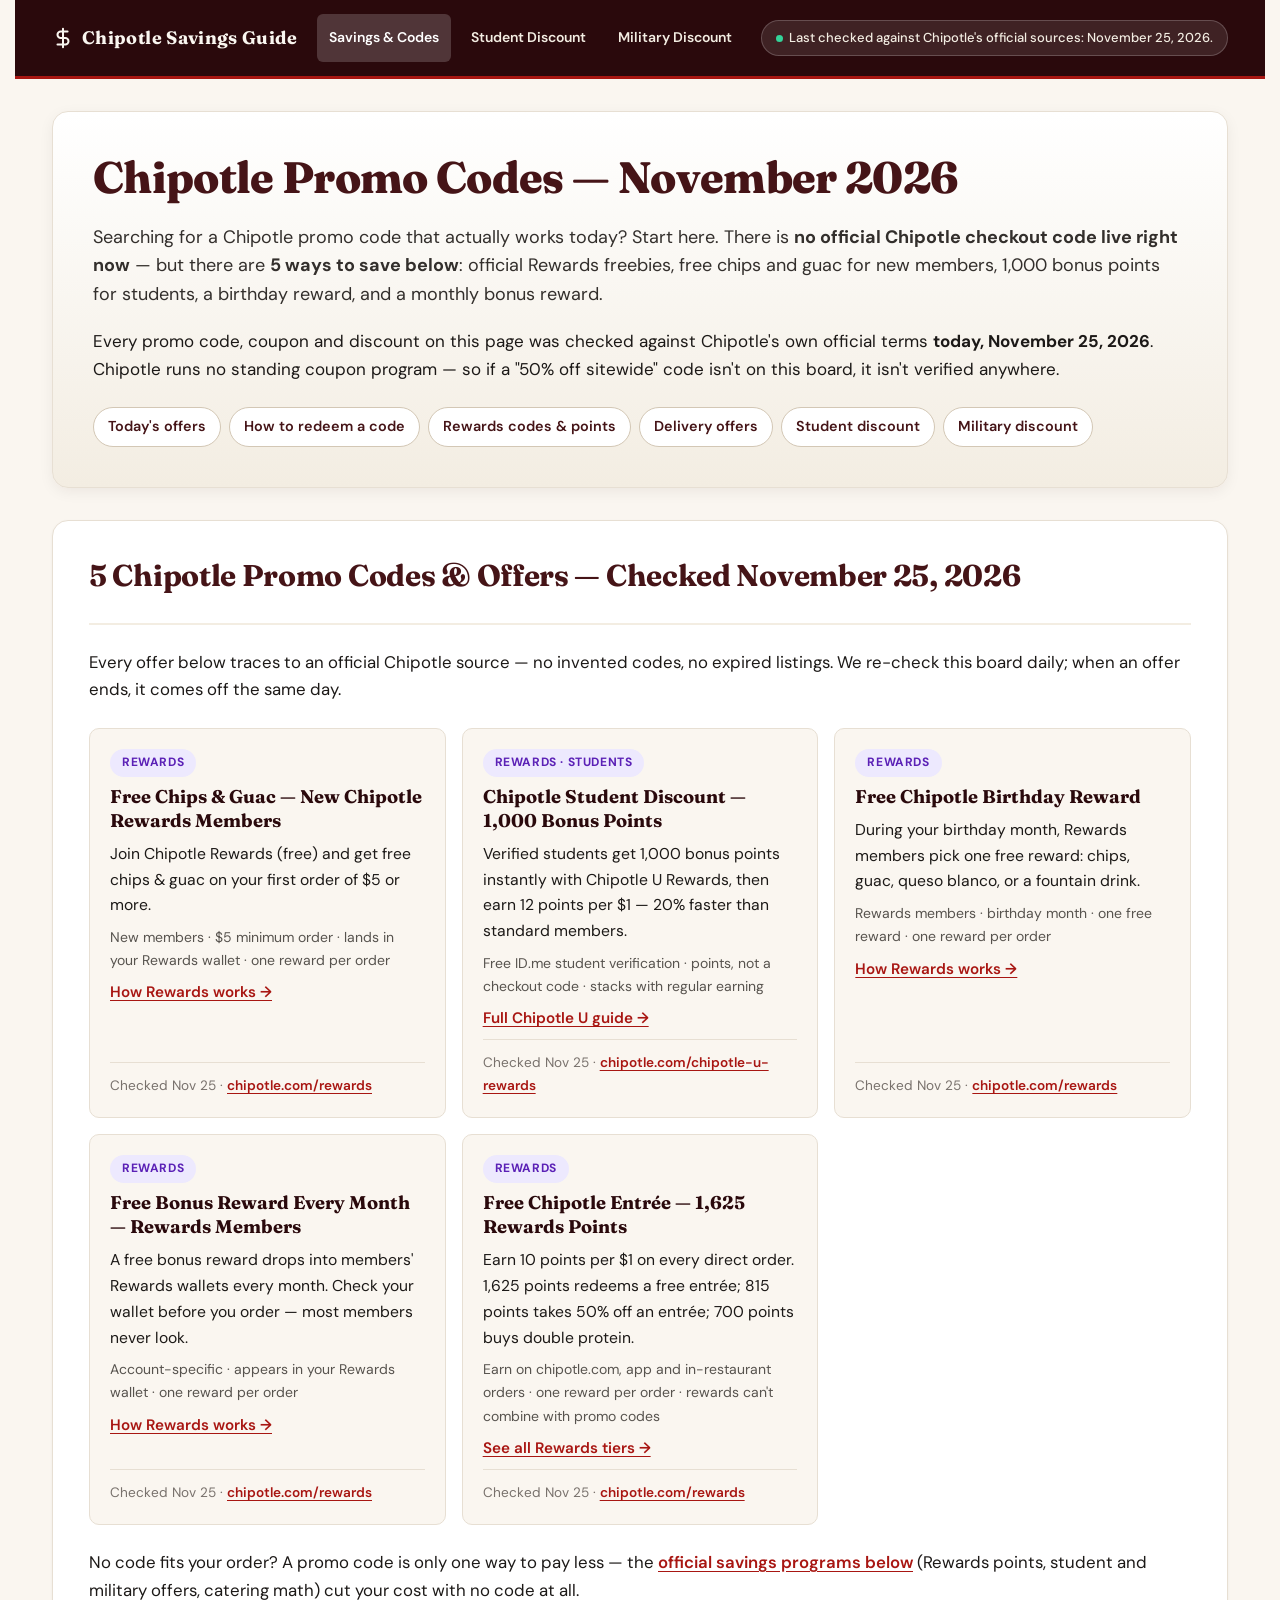
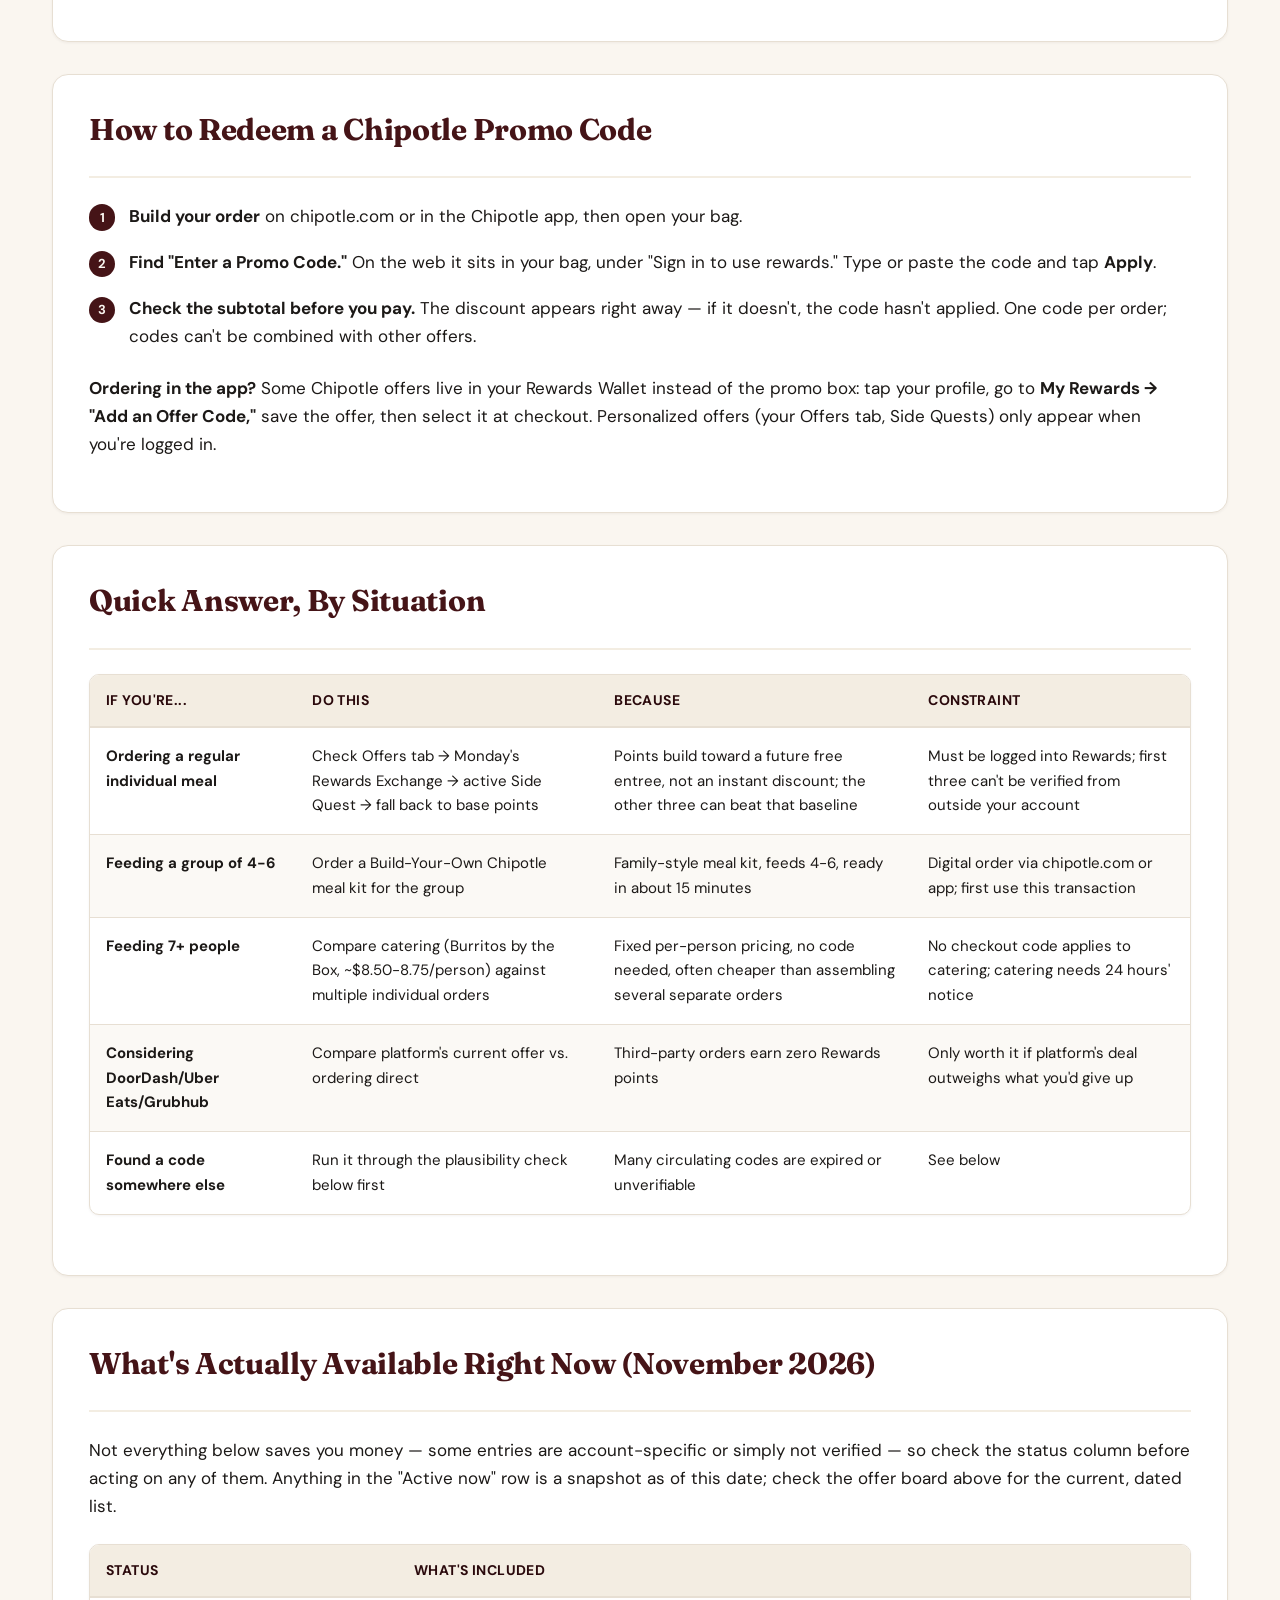
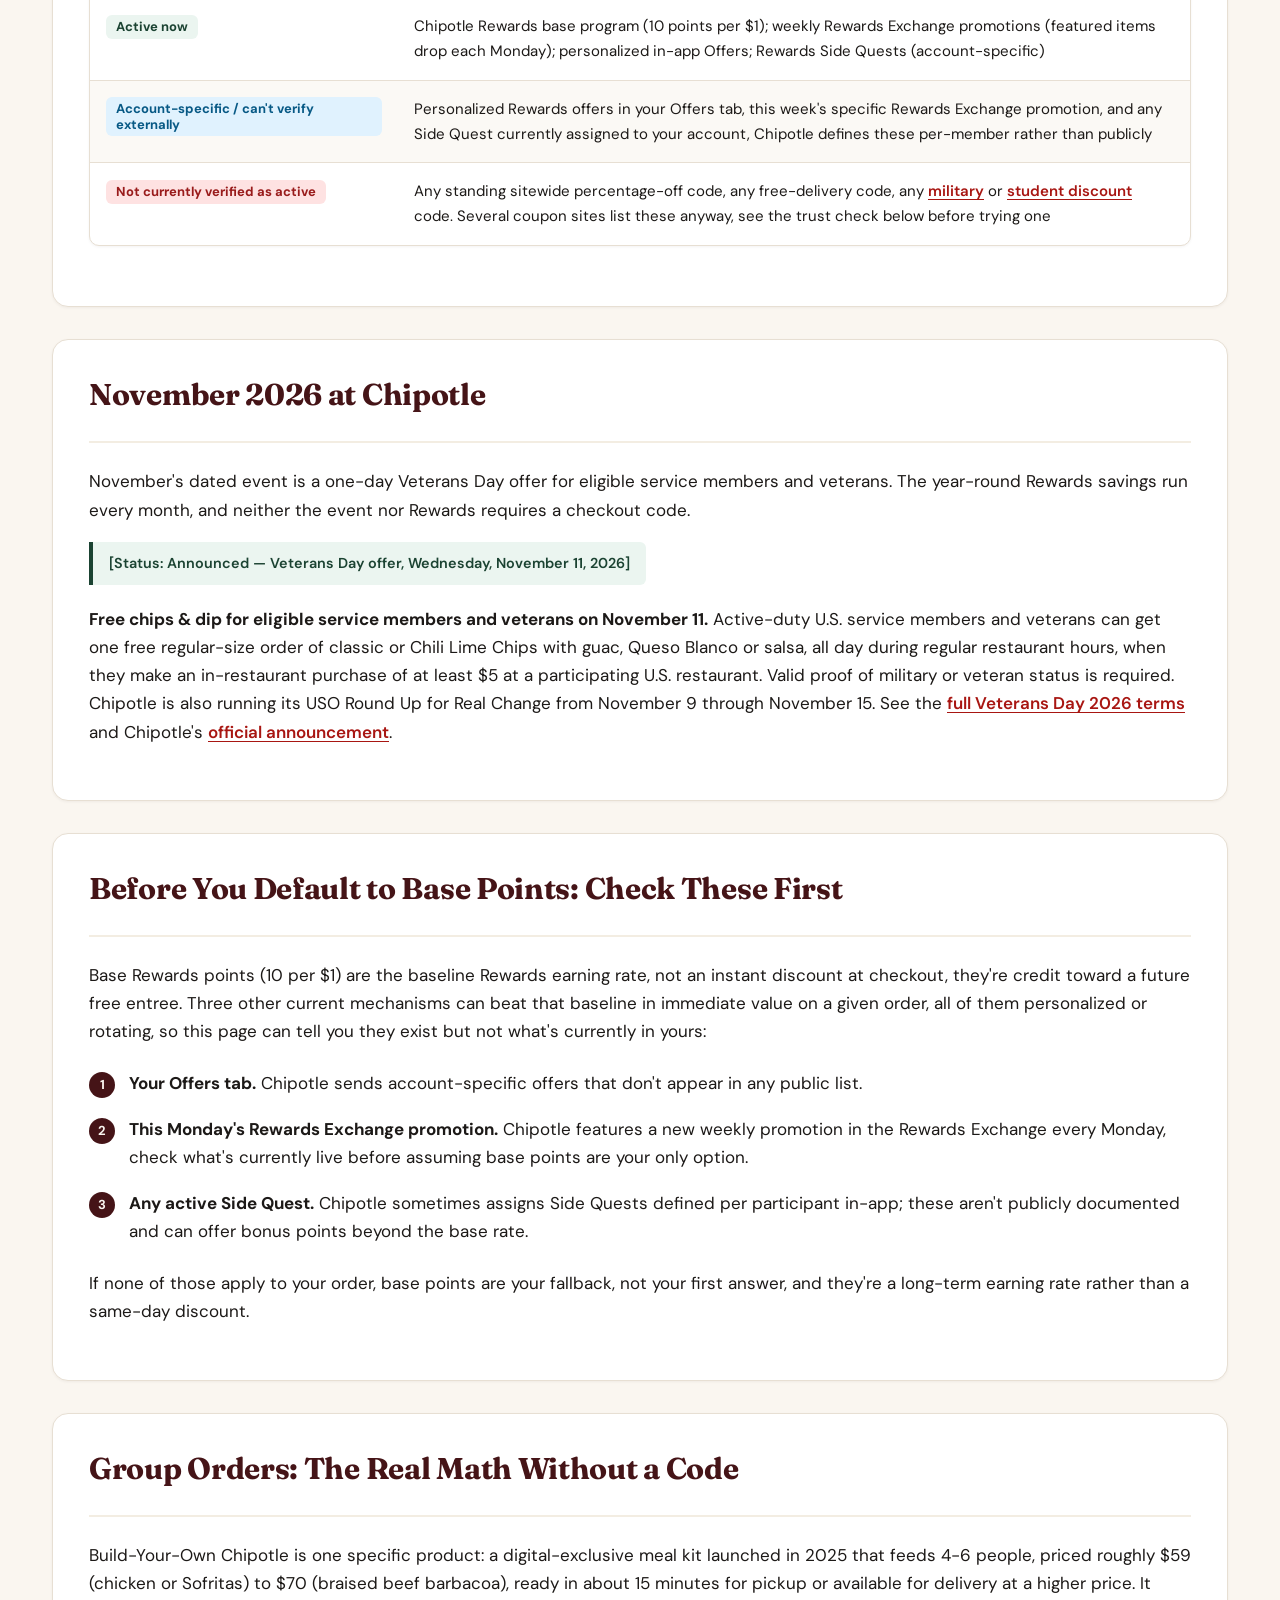
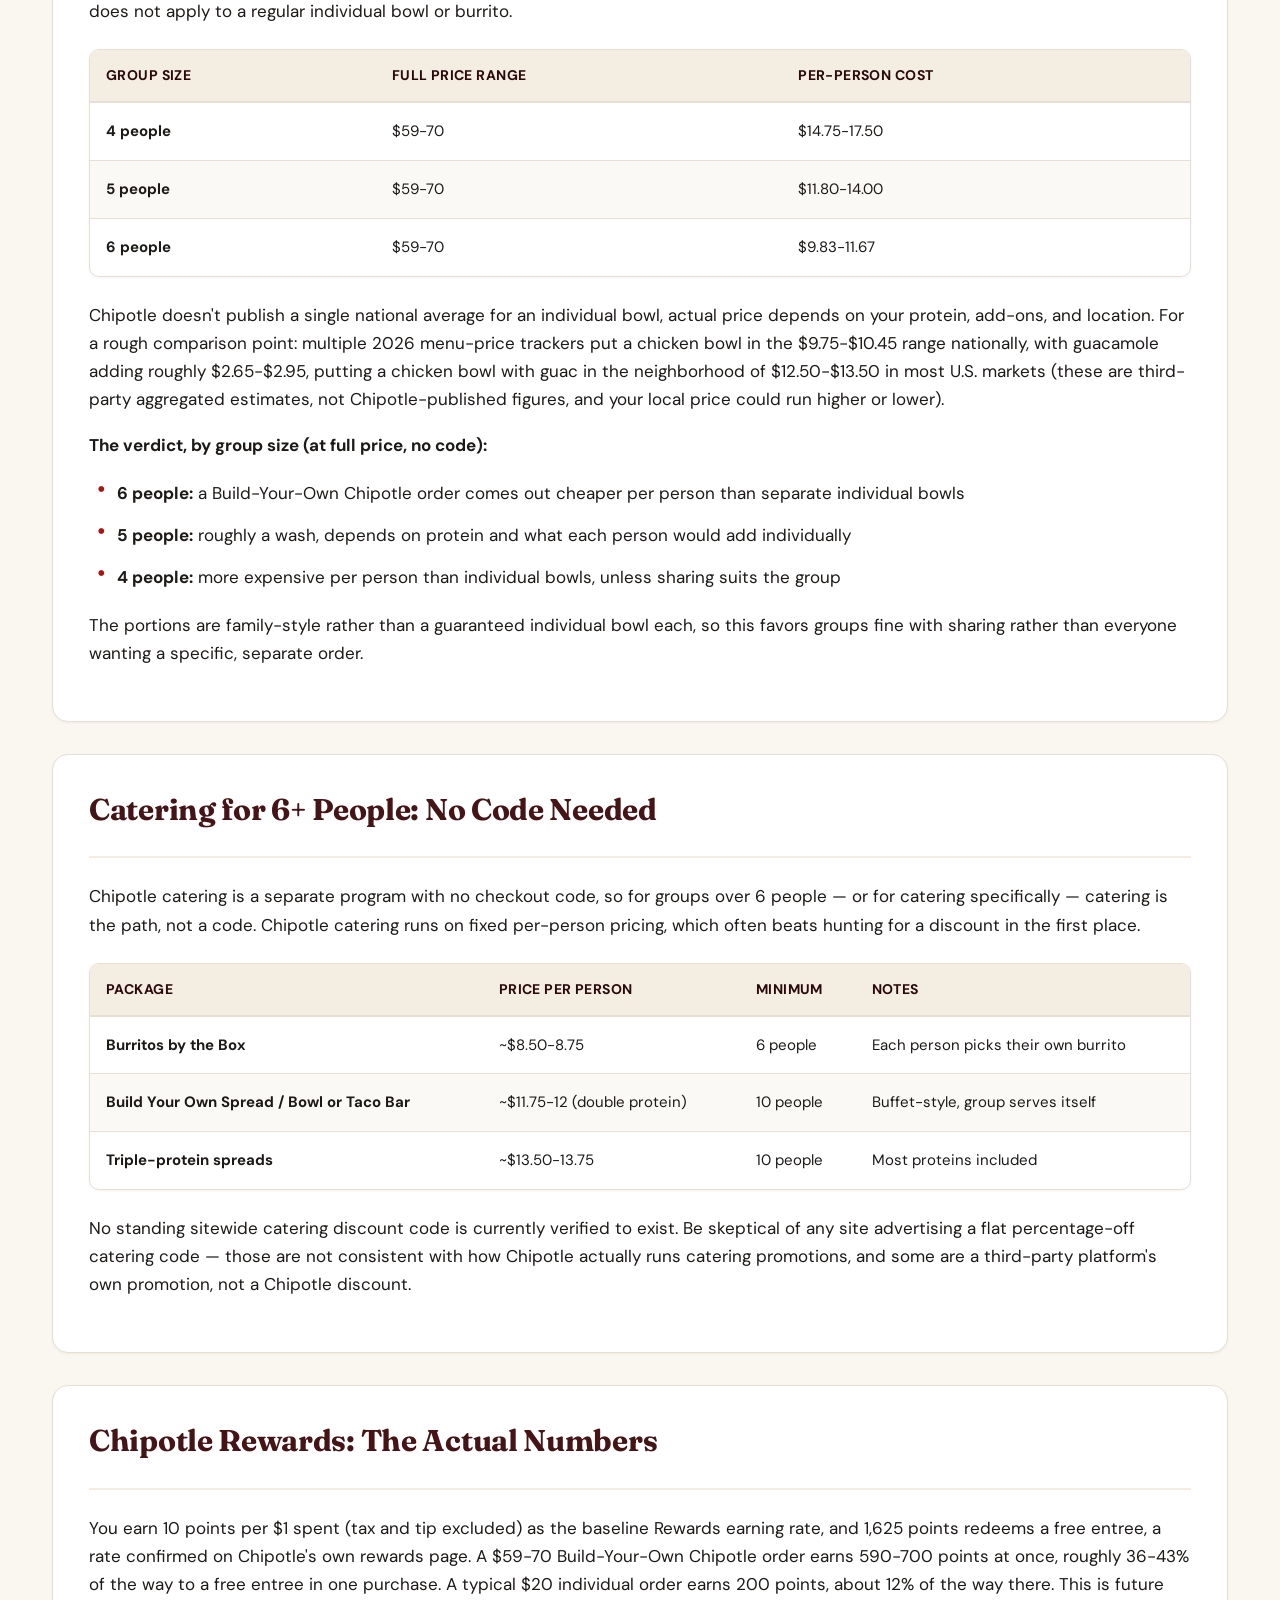
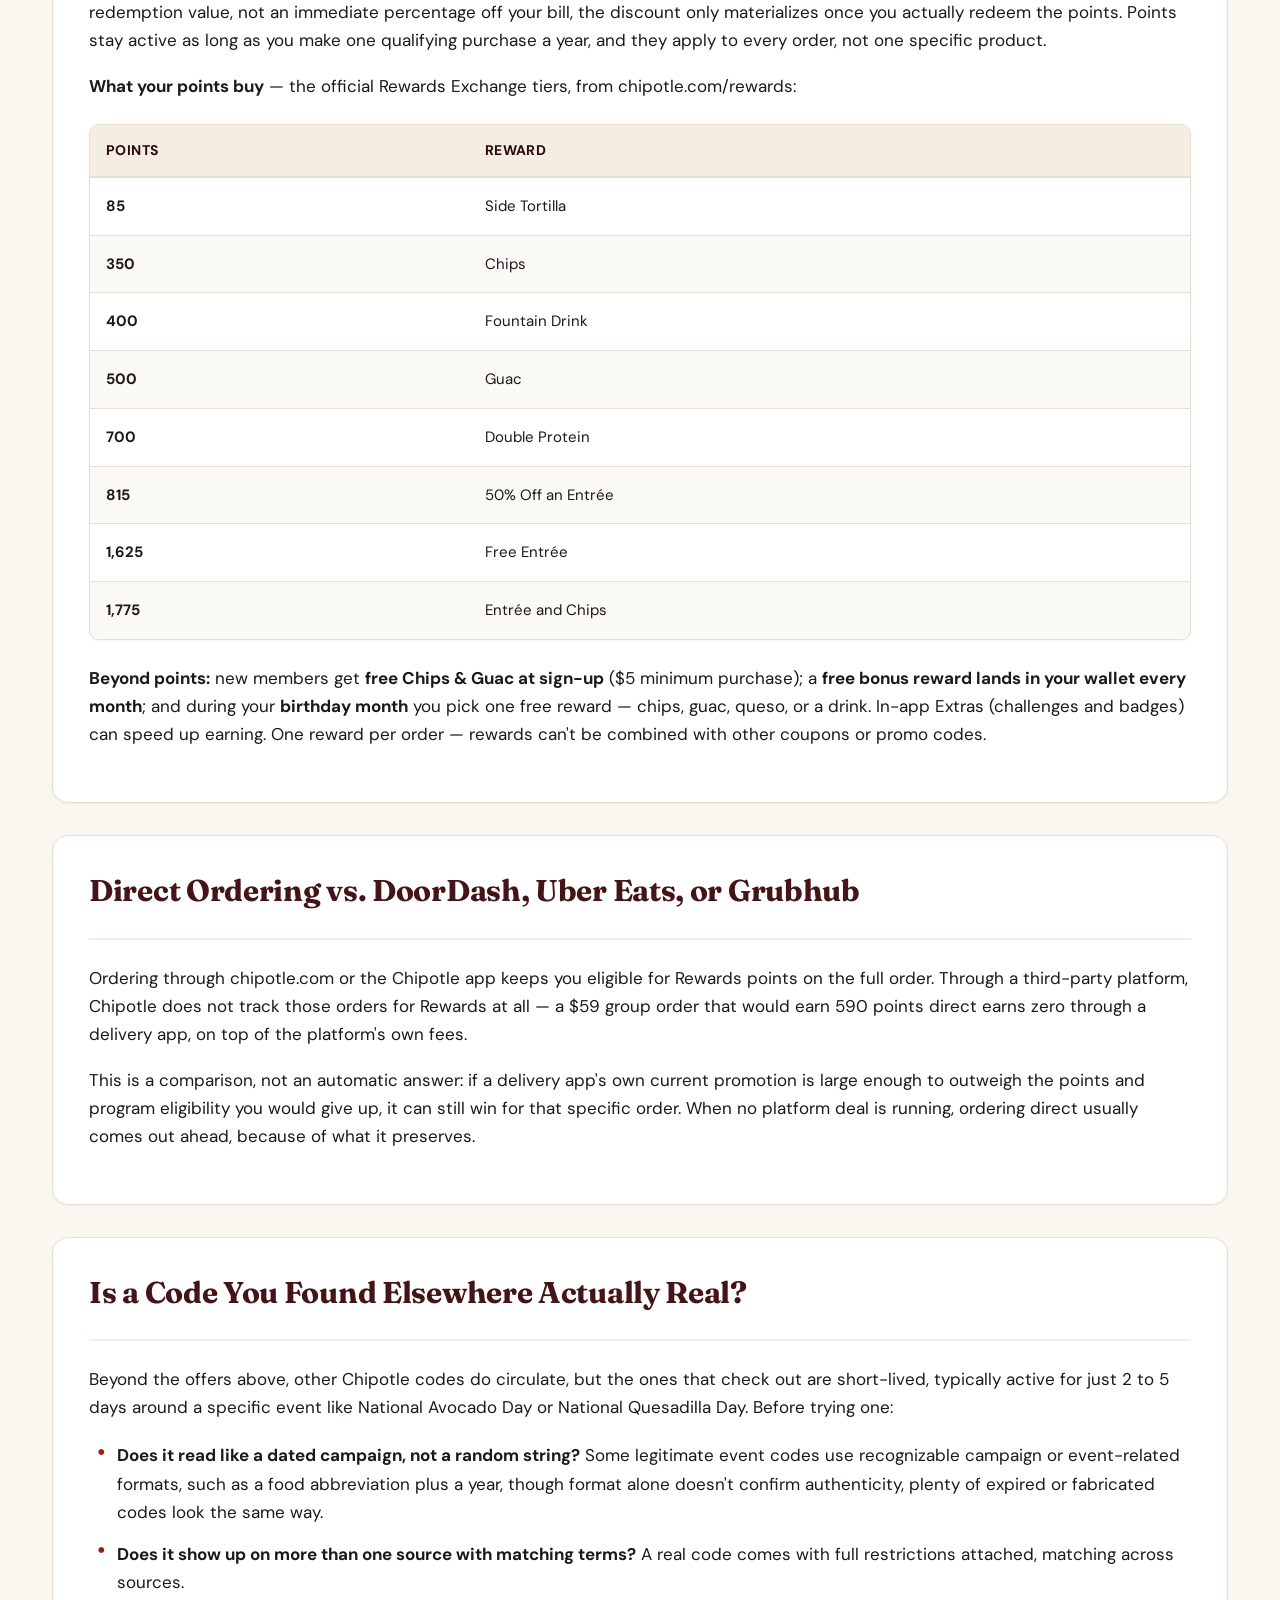
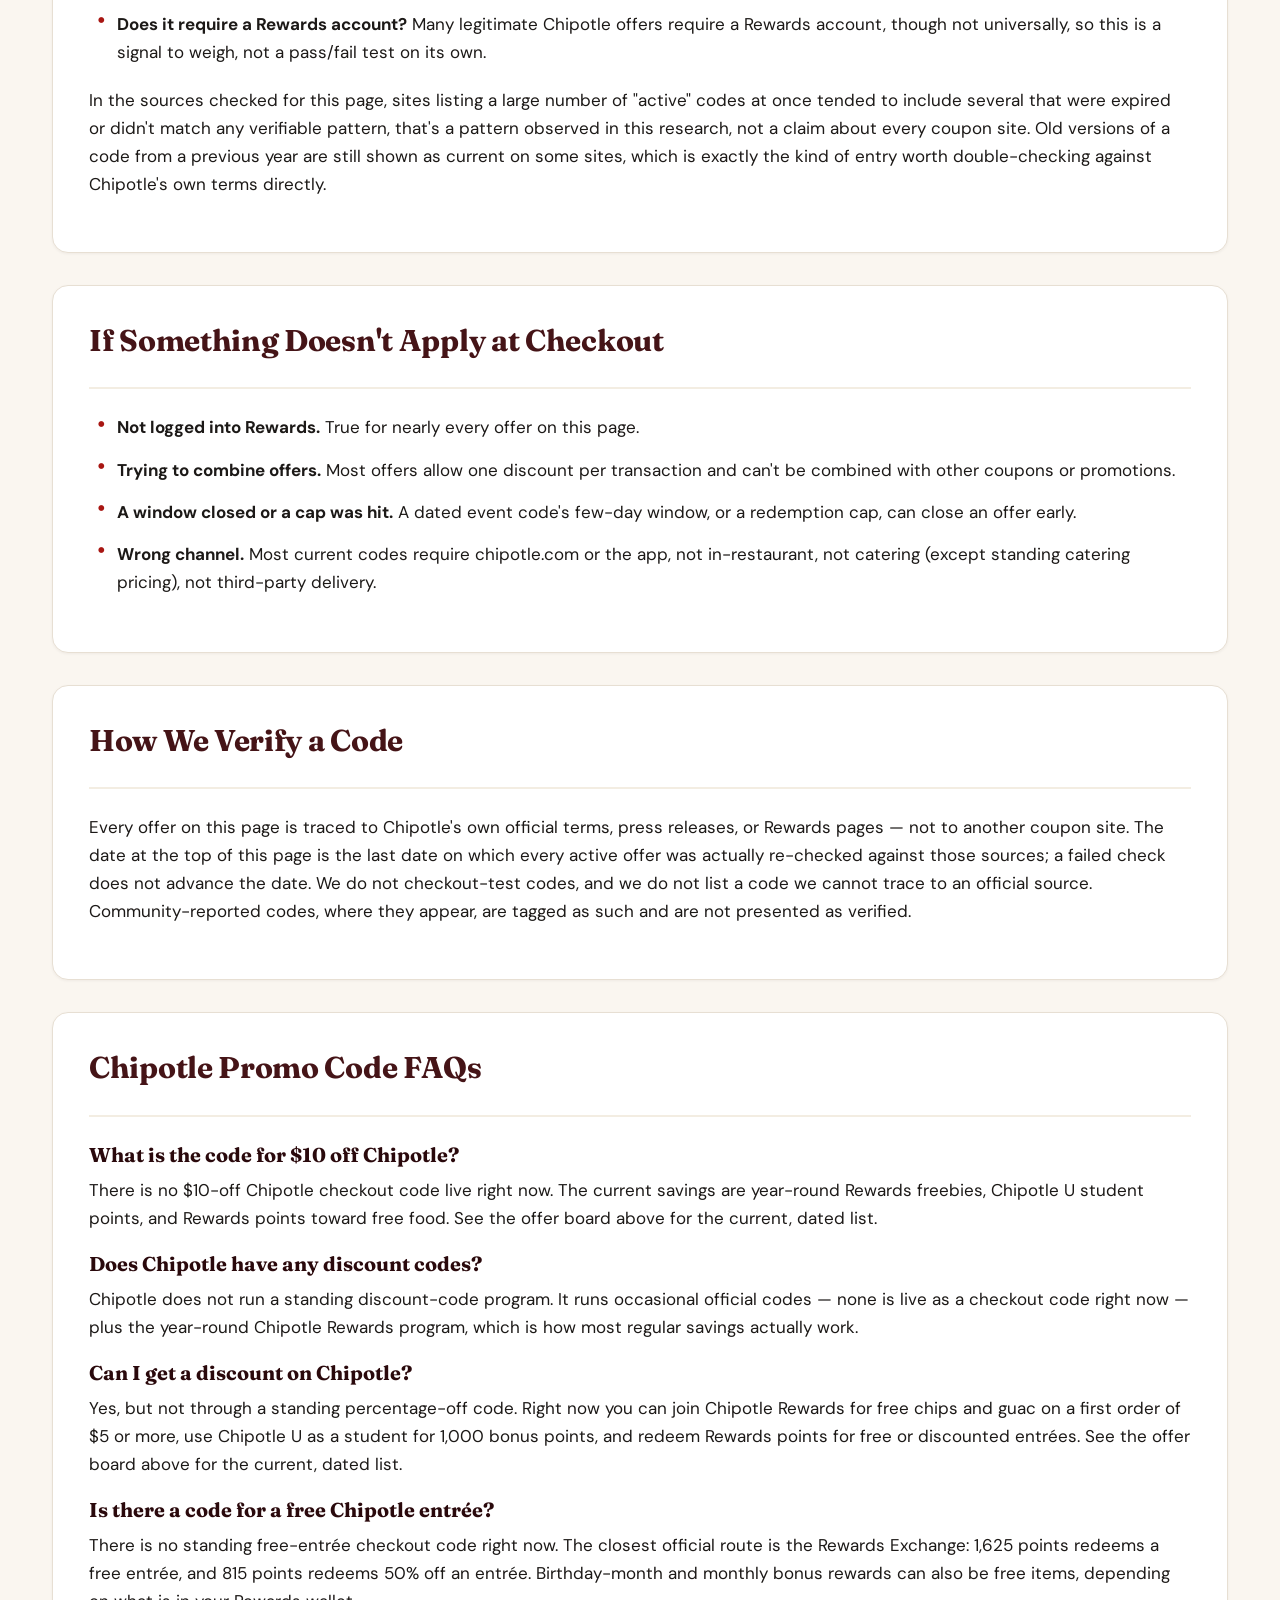
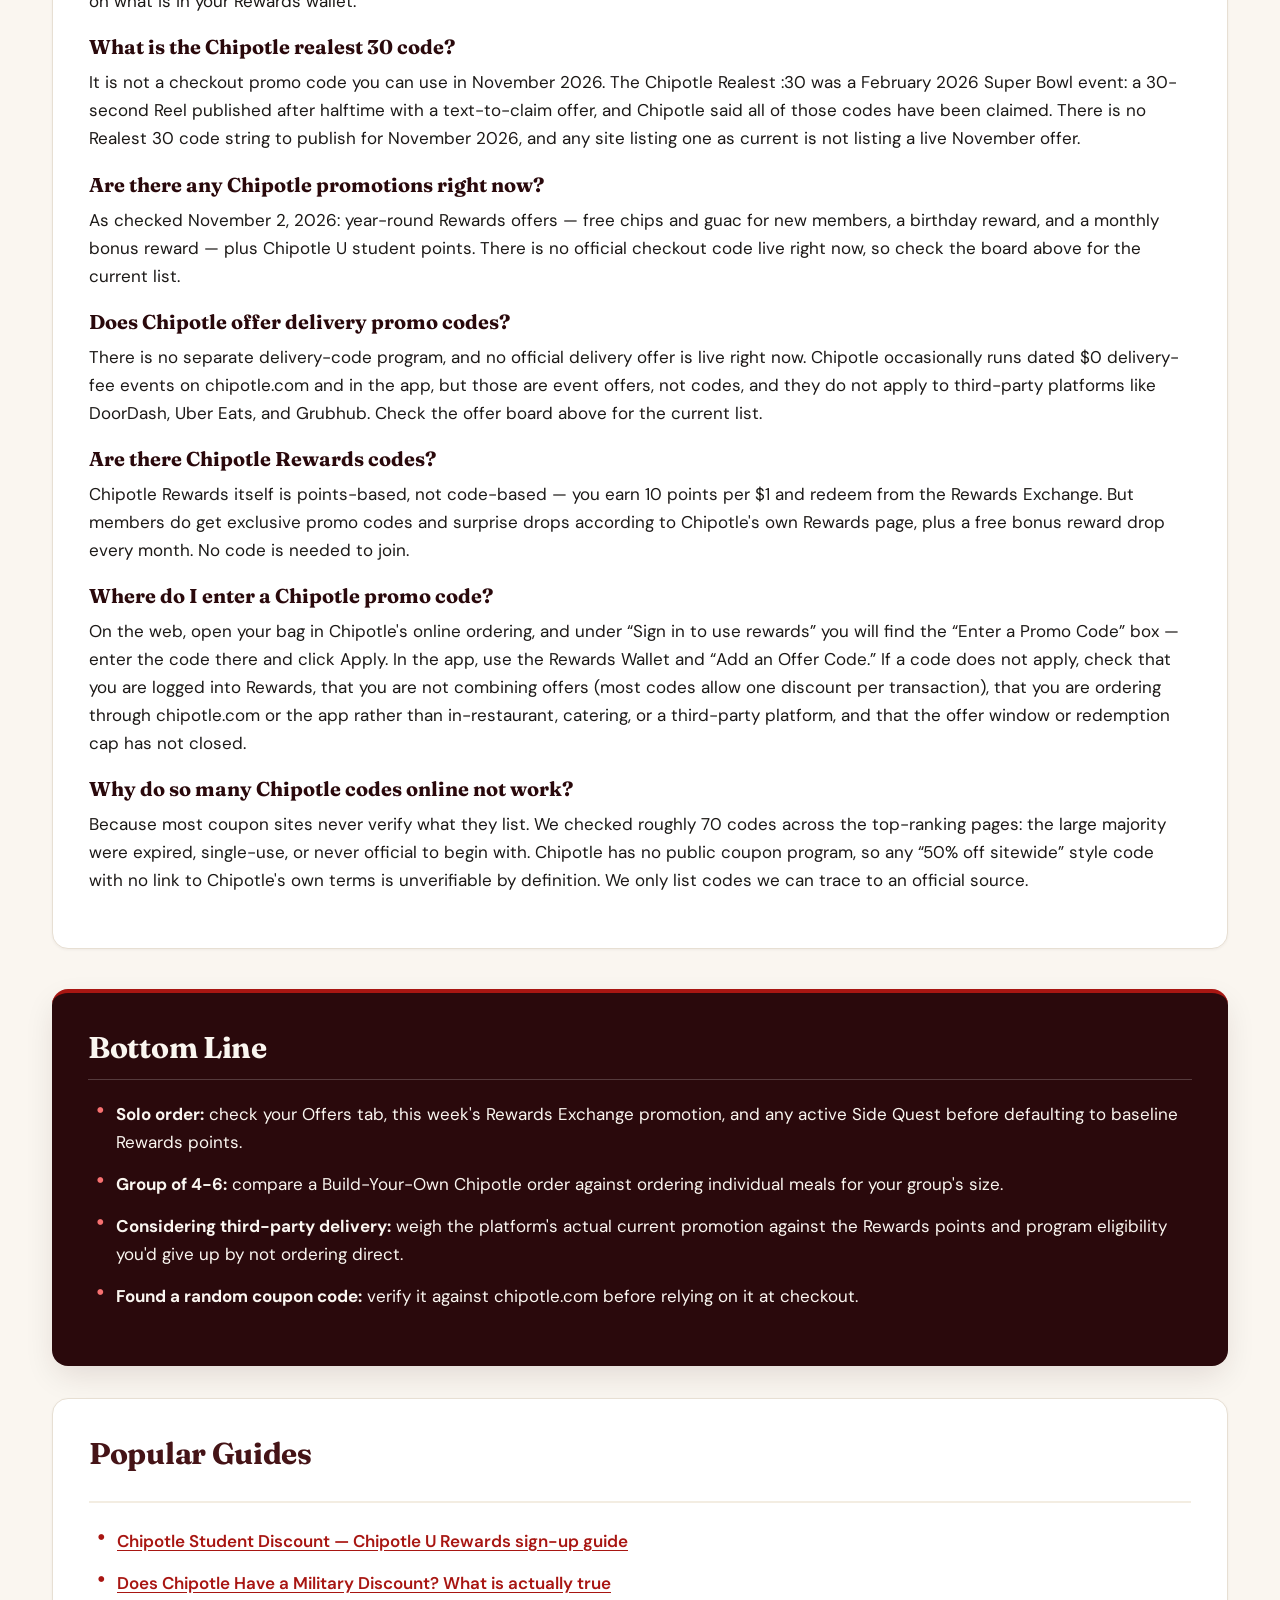
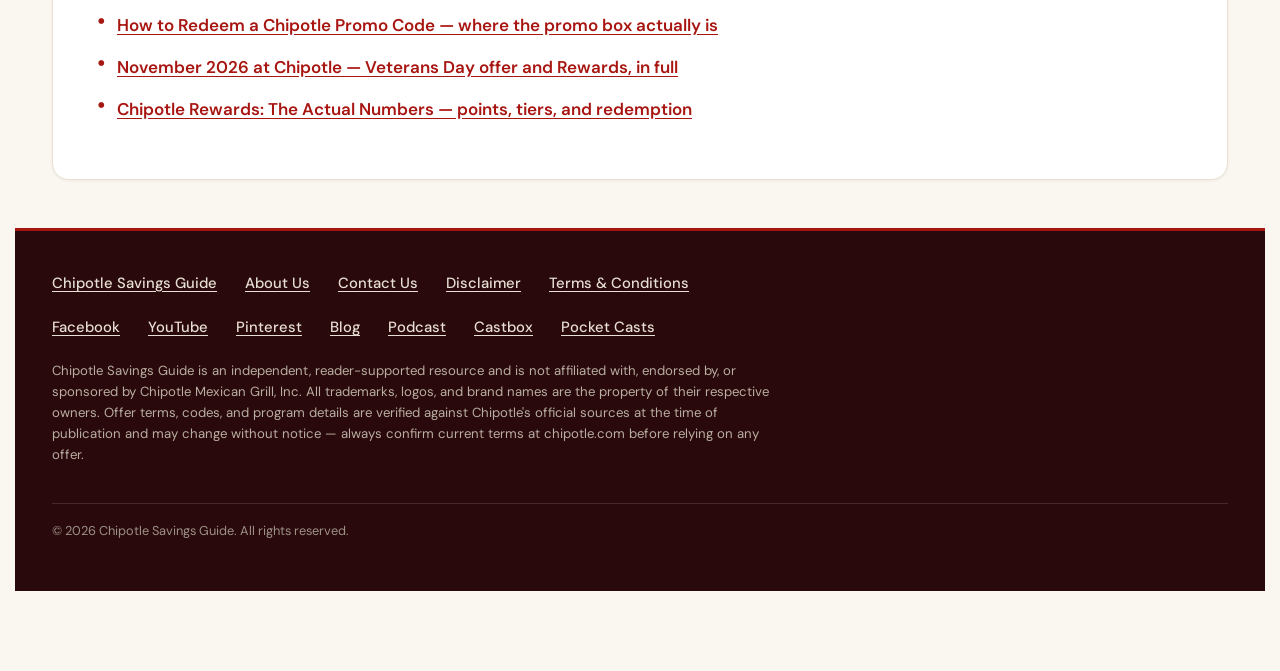
==== commit 6b25ddf6: "Daily freshness: offers re-verified 2026-11-25" ====
--- a/index.html
+++ b/index.html
@@ -32,7 +32,7 @@
     "name": "Chipotle Promo Codes (November 2026) — Rewards, Student Discount & Ways to Save, Checked Daily",
     "description": "5 Chipotle promo codes & offers for November 2026 — free chips & guac for new Rewards members, 1,000 student bonus points, a birthday reward and more, checked daily against Chipotle's official terms.",
     "url": "https://chipotlecoupons.us/",
-    "dateModified": "2026-11-24",
+    "dateModified": "2026-11-25",
     "isPartOf": {
       "@type": "WebSite",
       "name": "Chipotle Savings Guide",
@@ -138,7 +138,7 @@
       </div>
       <div class="verification-badge">
         <span class="dot"></span>
-        <span><!-- BADGE:START -->Last checked against Chipotle's official sources: November 24, 2026.<!-- BADGE:END --></span>
+        <span><!-- BADGE:START -->Last checked against Chipotle's official sources: November 25, 2026.<!-- BADGE:END --></span>
       </div>
     </div>
   </header>
@@ -150,7 +150,7 @@
 
       <p class="lead">Searching for a Chipotle promo code that actually works today? Start here. There is <strong>no official Chipotle checkout code live right now</strong> — but there are <strong><!-- INTRO-COUNT:START -->5<!-- INTRO-COUNT:END --> ways to save below</strong>: official Rewards freebies, free chips and guac for new members, 1,000 bonus points for students, a birthday reward, and a monthly bonus reward.</p>
 
-      <p>Every promo code, coupon and discount on this page was checked against Chipotle's own official terms <strong>today, <!-- INTRO-DATE:START -->November 24, 2026<!-- INTRO-DATE:END --></strong>. Chipotle runs no standing coupon program — so if a "50% off sitewide" code isn't on this board, it isn't verified anywhere.</p>
+      <p>Every promo code, coupon and discount on this page was checked against Chipotle's own official terms <strong>today, <!-- INTRO-DATE:START -->November 25, 2026<!-- INTRO-DATE:END --></strong>. Chipotle runs no standing coupon program — so if a "50% off sitewide" code isn't on this board, it isn't verified anywhere.</p>
 
       <nav class="quick-jump" aria-label="Jump to savings">
         <a href="#offers">Today's offers</a>
@@ -164,7 +164,7 @@
 
     <section class="content-section offers-section" id="offers" aria-labelledby="offers-heading">
       <div class="section-header-wrap">
-        <h2 id="offers-heading"><!-- BOARD-H2:START -->5 Chipotle Promo Codes &amp; Offers — Checked November 24, 2026<!-- BOARD-H2:END --></h2>
+        <h2 id="offers-heading"><!-- BOARD-H2:START -->5 Chipotle Promo Codes &amp; Offers — Checked November 25, 2026<!-- BOARD-H2:END --></h2>
       </div>
 
       <p class="section-lede">Every offer below traces to an official Chipotle source — no invented codes, no expired listings. We re-check this board daily; when an offer ends, it comes off the same day.</p>
@@ -177,7 +177,7 @@
         <p class="offer-benefit">Join Chipotle Rewards (free) and get free chips &amp; guac on your first order of $5 or more.</p>
         <p class="offer-terms">New members · $5 minimum order · lands in your Rewards wallet · one reward per order</p>
         <p class="offer-cta"><a href="#rewards-heading">How Rewards works &rarr;</a></p>
-        <p class="offer-footer">Checked Nov 24 · <a href="https://www.chipotle.com/rewards" target="_blank" rel="noopener">chipotle.com/rewards</a></p>
+        <p class="offer-footer">Checked Nov 25 · <a href="https://www.chipotle.com/rewards" target="_blank" rel="noopener">chipotle.com/rewards</a></p>
         </article>
         <article class="offer-card">
         <div class="offer-card-top"><span class="offer-tag tag-program">Rewards · Students</span></div>
@@ -185,7 +185,7 @@
         <p class="offer-benefit">Verified students get 1,000 bonus points instantly with Chipotle U Rewards, then earn 12 points per $1 — 20% faster than standard members.</p>
         <p class="offer-terms">Free ID.me student verification · points, not a checkout code · stacks with regular earning</p>
         <p class="offer-cta"><a href="student-discount/">Full Chipotle U guide &rarr;</a></p>
-        <p class="offer-footer">Checked Nov 24 · <a href="https://www.chipotle.com/chipotle-u-rewards" target="_blank" rel="noopener">chipotle.com/chipotle-u-rewards</a></p>
+        <p class="offer-footer">Checked Nov 25 · <a href="https://www.chipotle.com/chipotle-u-rewards" target="_blank" rel="noopener">chipotle.com/chipotle-u-rewards</a></p>
         </article>
         <article class="offer-card">
         <div class="offer-card-top"><span class="offer-tag tag-program">Rewards</span></div>
@@ -193,7 +193,7 @@
         <p class="offer-benefit">During your birthday month, Rewards members pick one free reward: chips, guac, queso blanco, or a fountain drink.</p>
         <p class="offer-terms">Rewards members · birthday month · one free reward · one reward per order</p>
         <p class="offer-cta"><a href="#rewards-heading">How Rewards works &rarr;</a></p>
-        <p class="offer-footer">Checked Nov 24 · <a href="https://www.chipotle.com/rewards" target="_blank" rel="noopener">chipotle.com/rewards</a></p>
+        <p class="offer-footer">Checked Nov 25 · <a href="https://www.chipotle.com/rewards" target="_blank" rel="noopener">chipotle.com/rewards</a></p>
         </article>
         <article class="offer-card">
         <div class="offer-card-top"><span class="offer-tag tag-program">Rewards</span></div>
@@ -201,7 +201,7 @@
         <p class="offer-benefit">A free bonus reward drops into members' Rewards wallets every month. Check your wallet before you order — most members never look.</p>
         <p class="offer-terms">Account-specific · appears in your Rewards wallet · one reward per order</p>
         <p class="offer-cta"><a href="#rewards-heading">How Rewards works &rarr;</a></p>
-        <p class="offer-footer">Checked Nov 24 · <a href="https://www.chipotle.com/rewards" target="_blank" rel="noopener">chipotle.com/rewards</a></p>
+        <p class="offer-footer">Checked Nov 25 · <a href="https://www.chipotle.com/rewards" target="_blank" rel="noopener">chipotle.com/rewards</a></p>
         </article>
         <article class="offer-card">
         <div class="offer-card-top"><span class="offer-tag tag-program">Rewards</span></div>
@@ -209,7 +209,7 @@
         <p class="offer-benefit">Earn 10 points per $1 on every direct order. 1,625 points redeems a free entrée; 815 points takes 50% off an entrée; 700 points buys double protein.</p>
         <p class="offer-terms">Earn on chipotle.com, app and in-restaurant orders · one reward per order · rewards can't combine with promo codes</p>
         <p class="offer-cta"><a href="#rewards-heading">See all Rewards tiers &rarr;</a></p>
-        <p class="offer-footer">Checked Nov 24 · <a href="https://www.chipotle.com/rewards" target="_blank" rel="noopener">chipotle.com/rewards</a></p>
+        <p class="offer-footer">Checked Nov 25 · <a href="https://www.chipotle.com/rewards" target="_blank" rel="noopener">chipotle.com/rewards</a></p>
         </article>
         <!-- OFFERS:END -->
       </div>
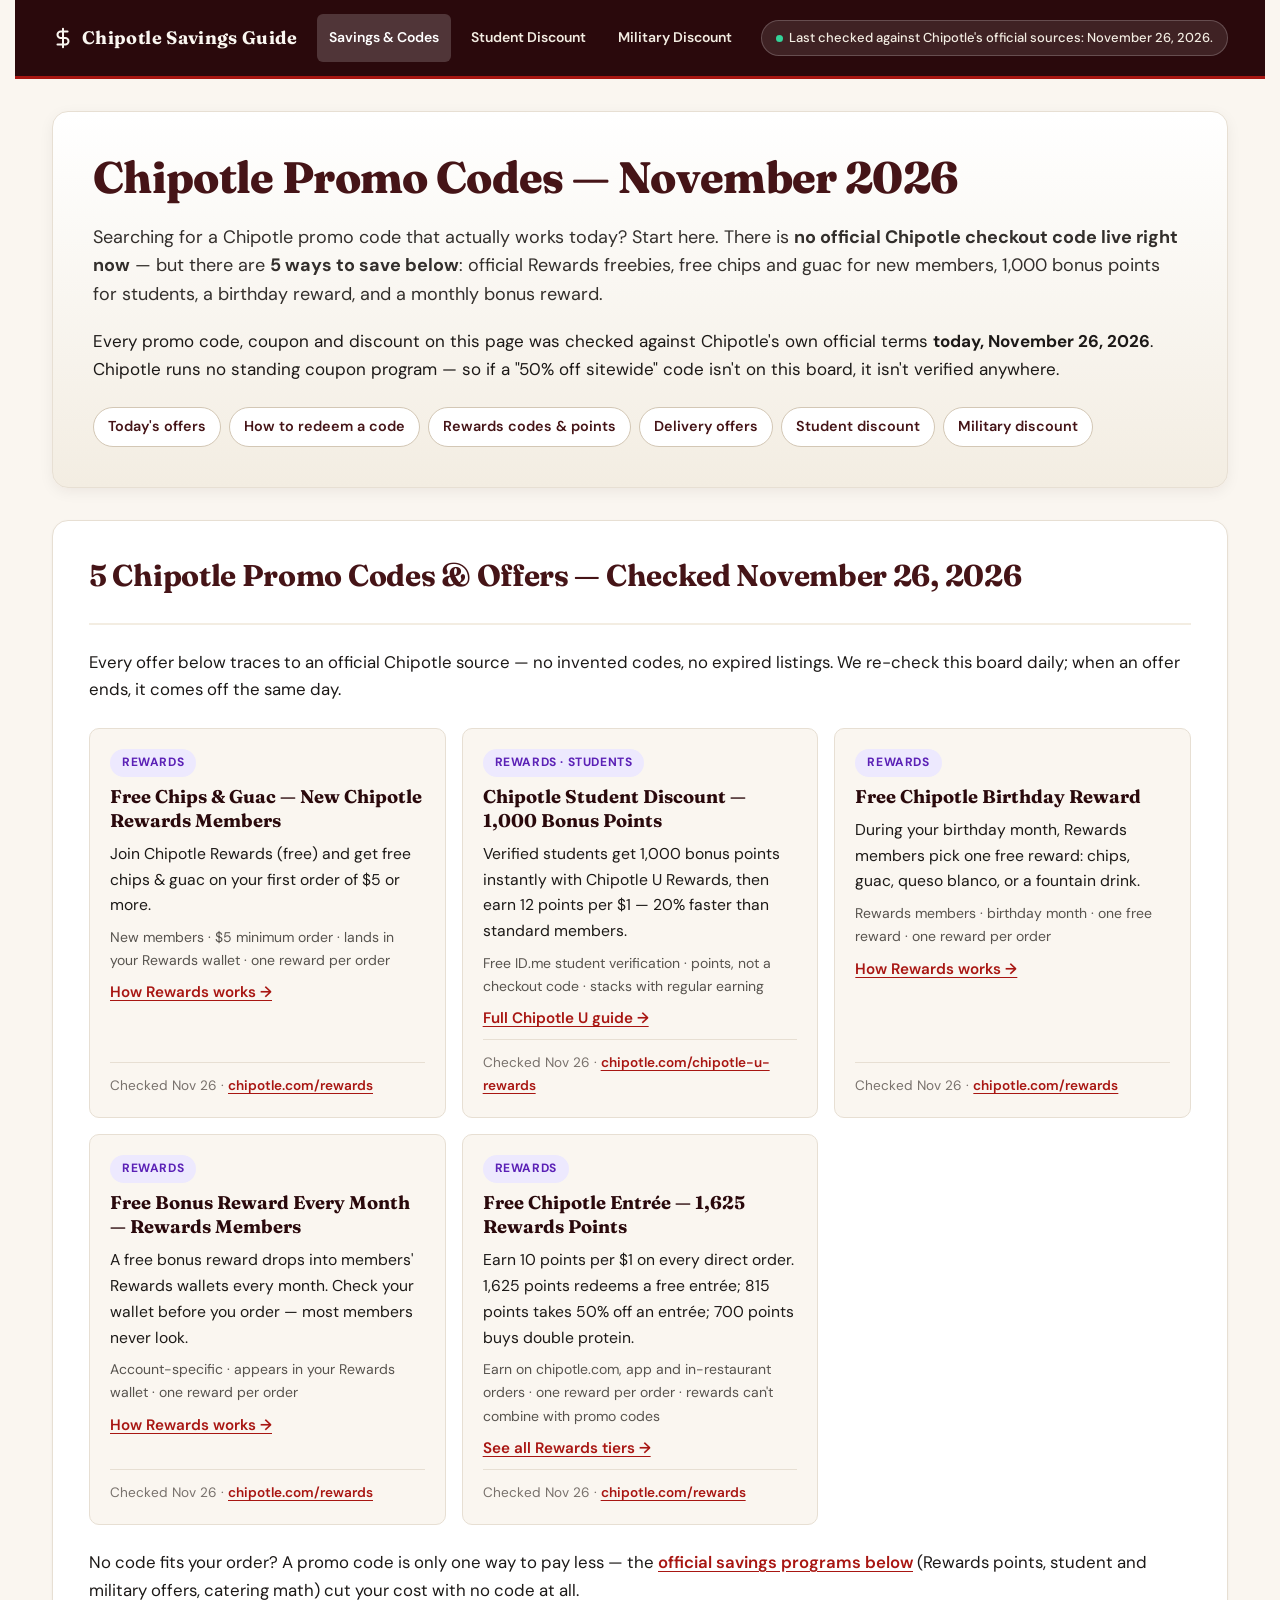
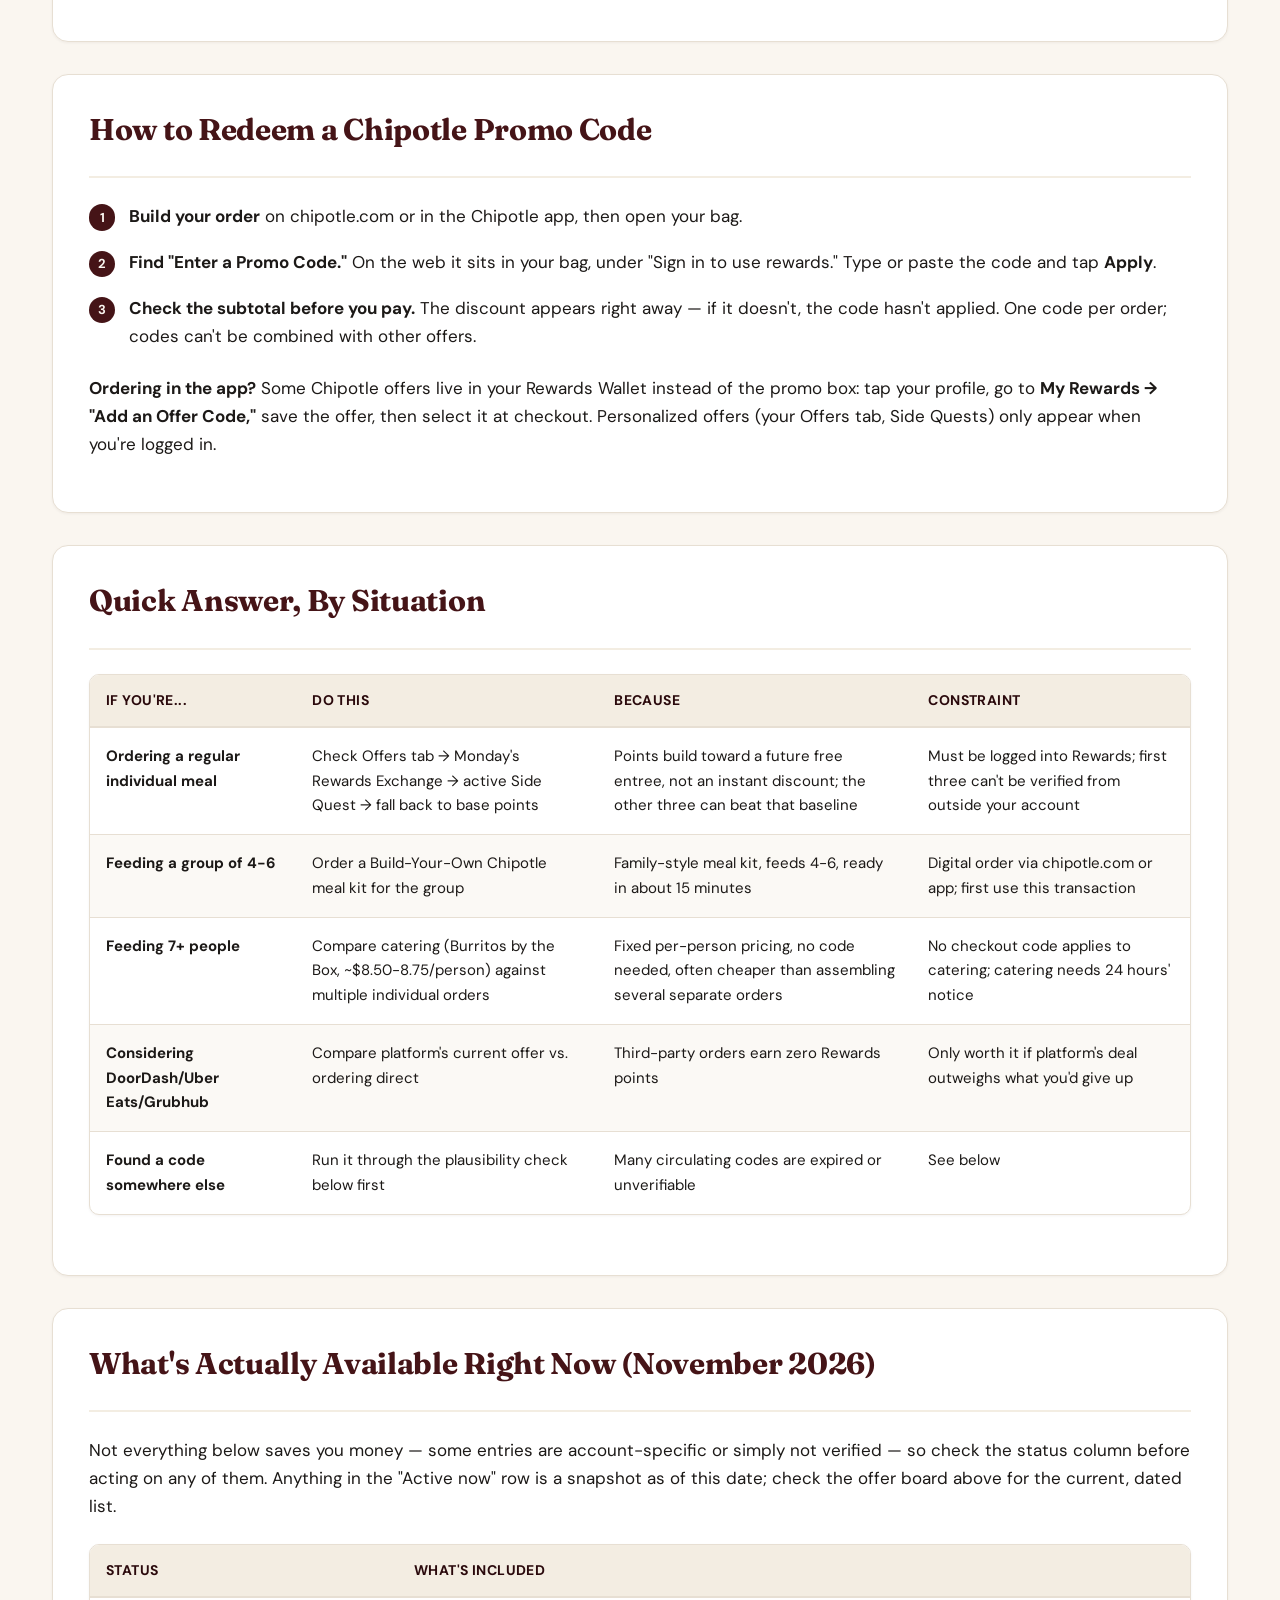
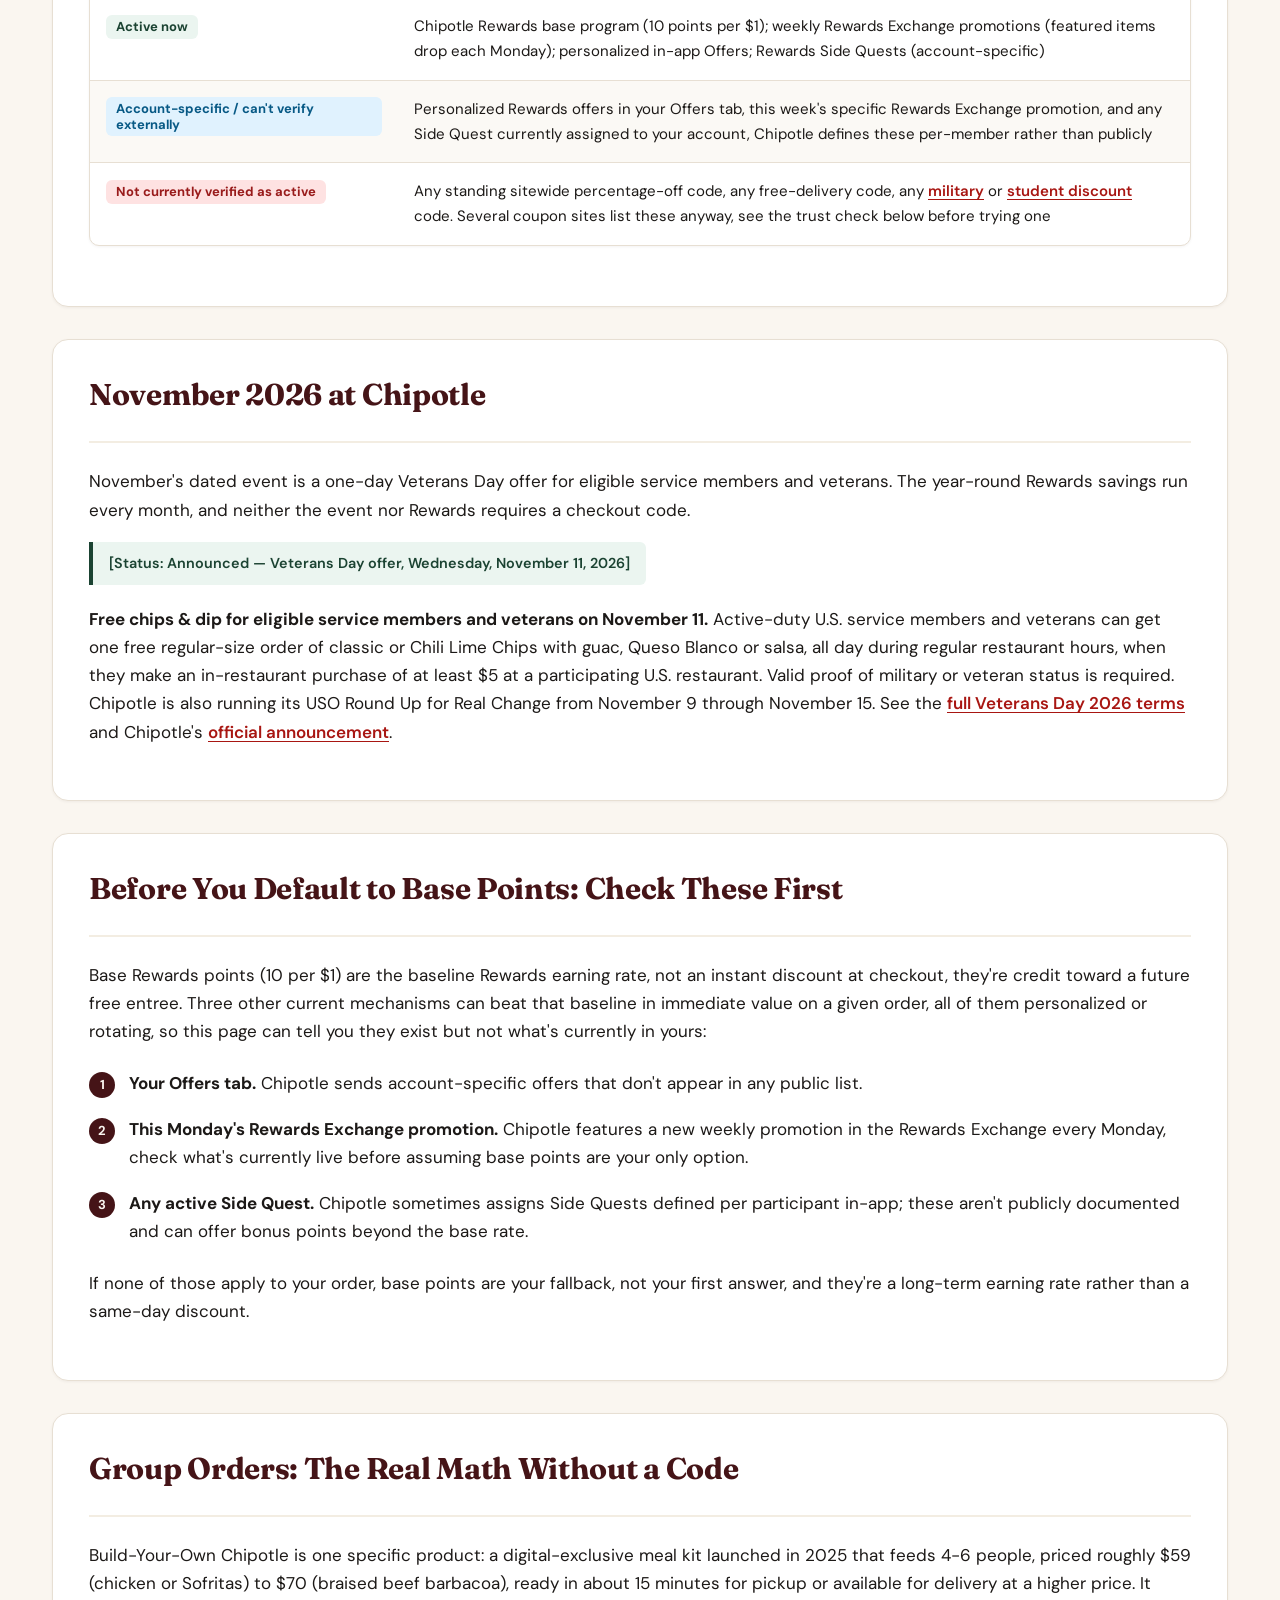
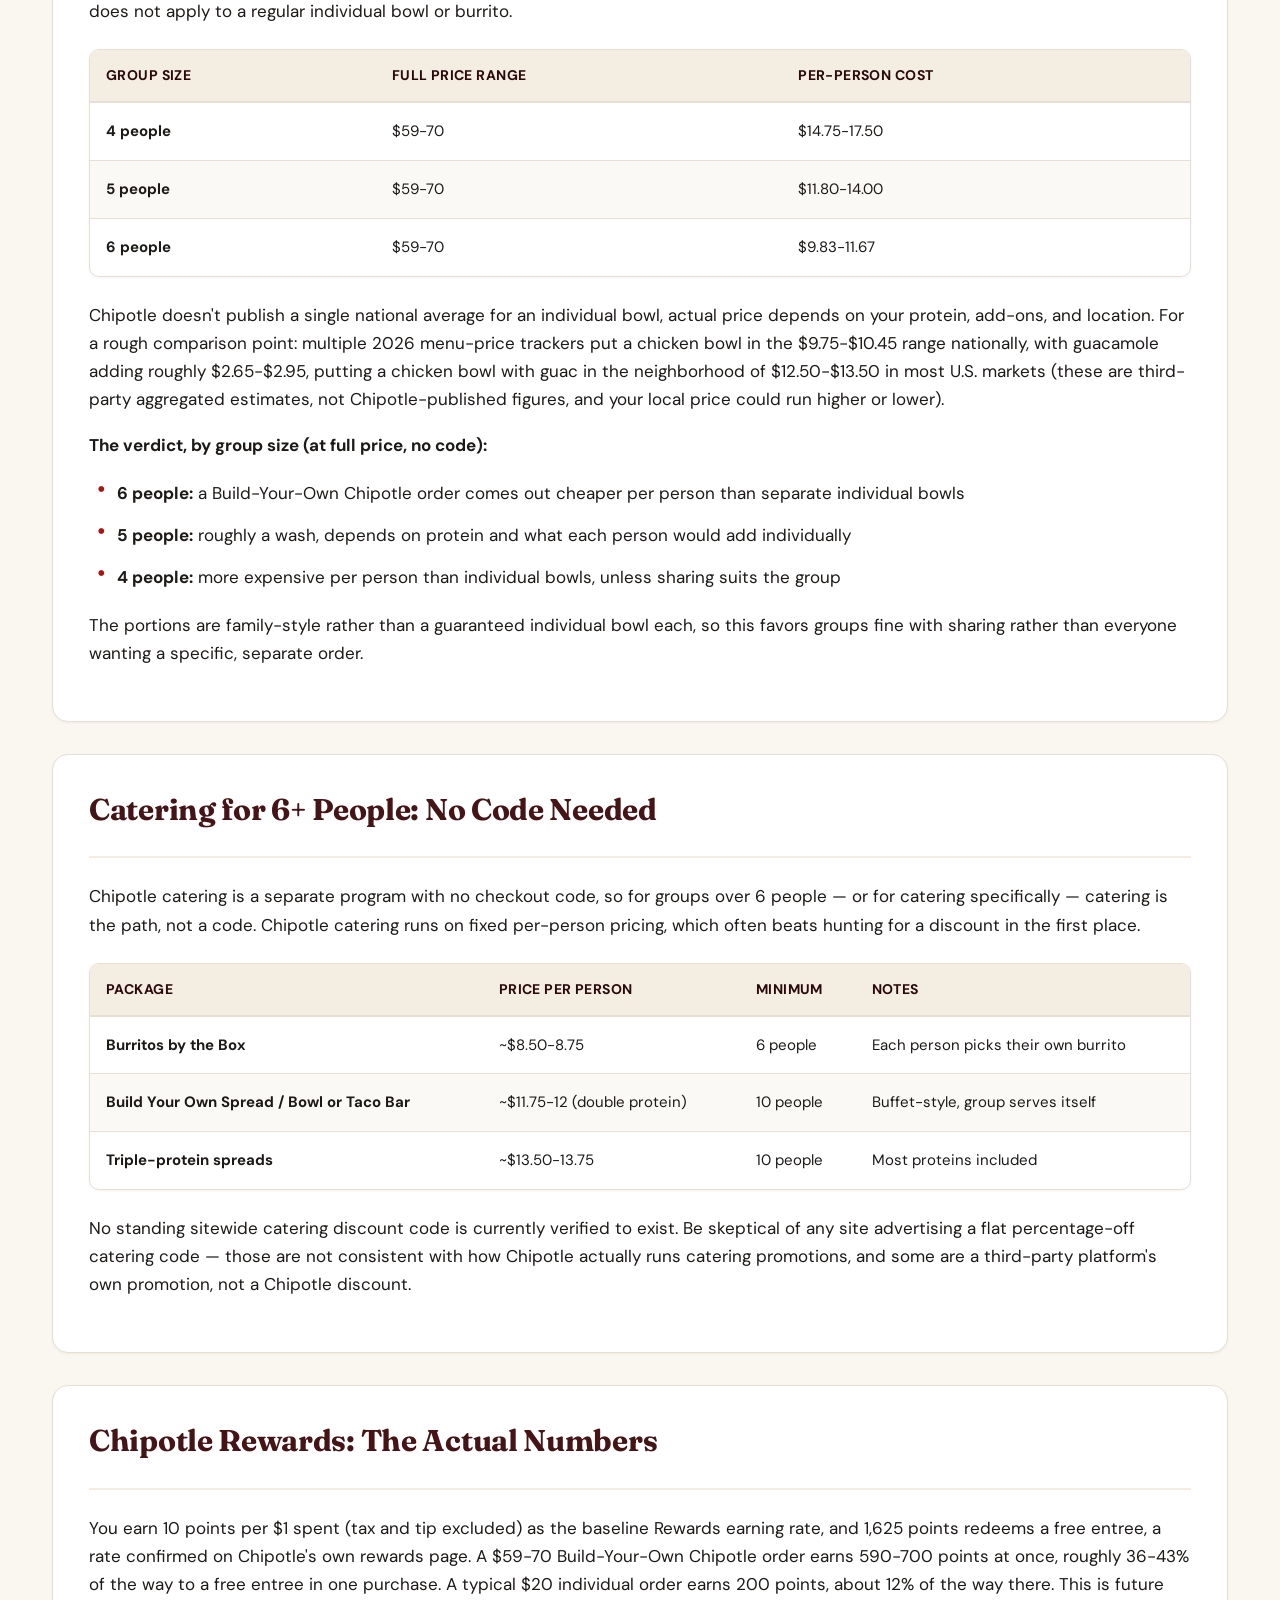
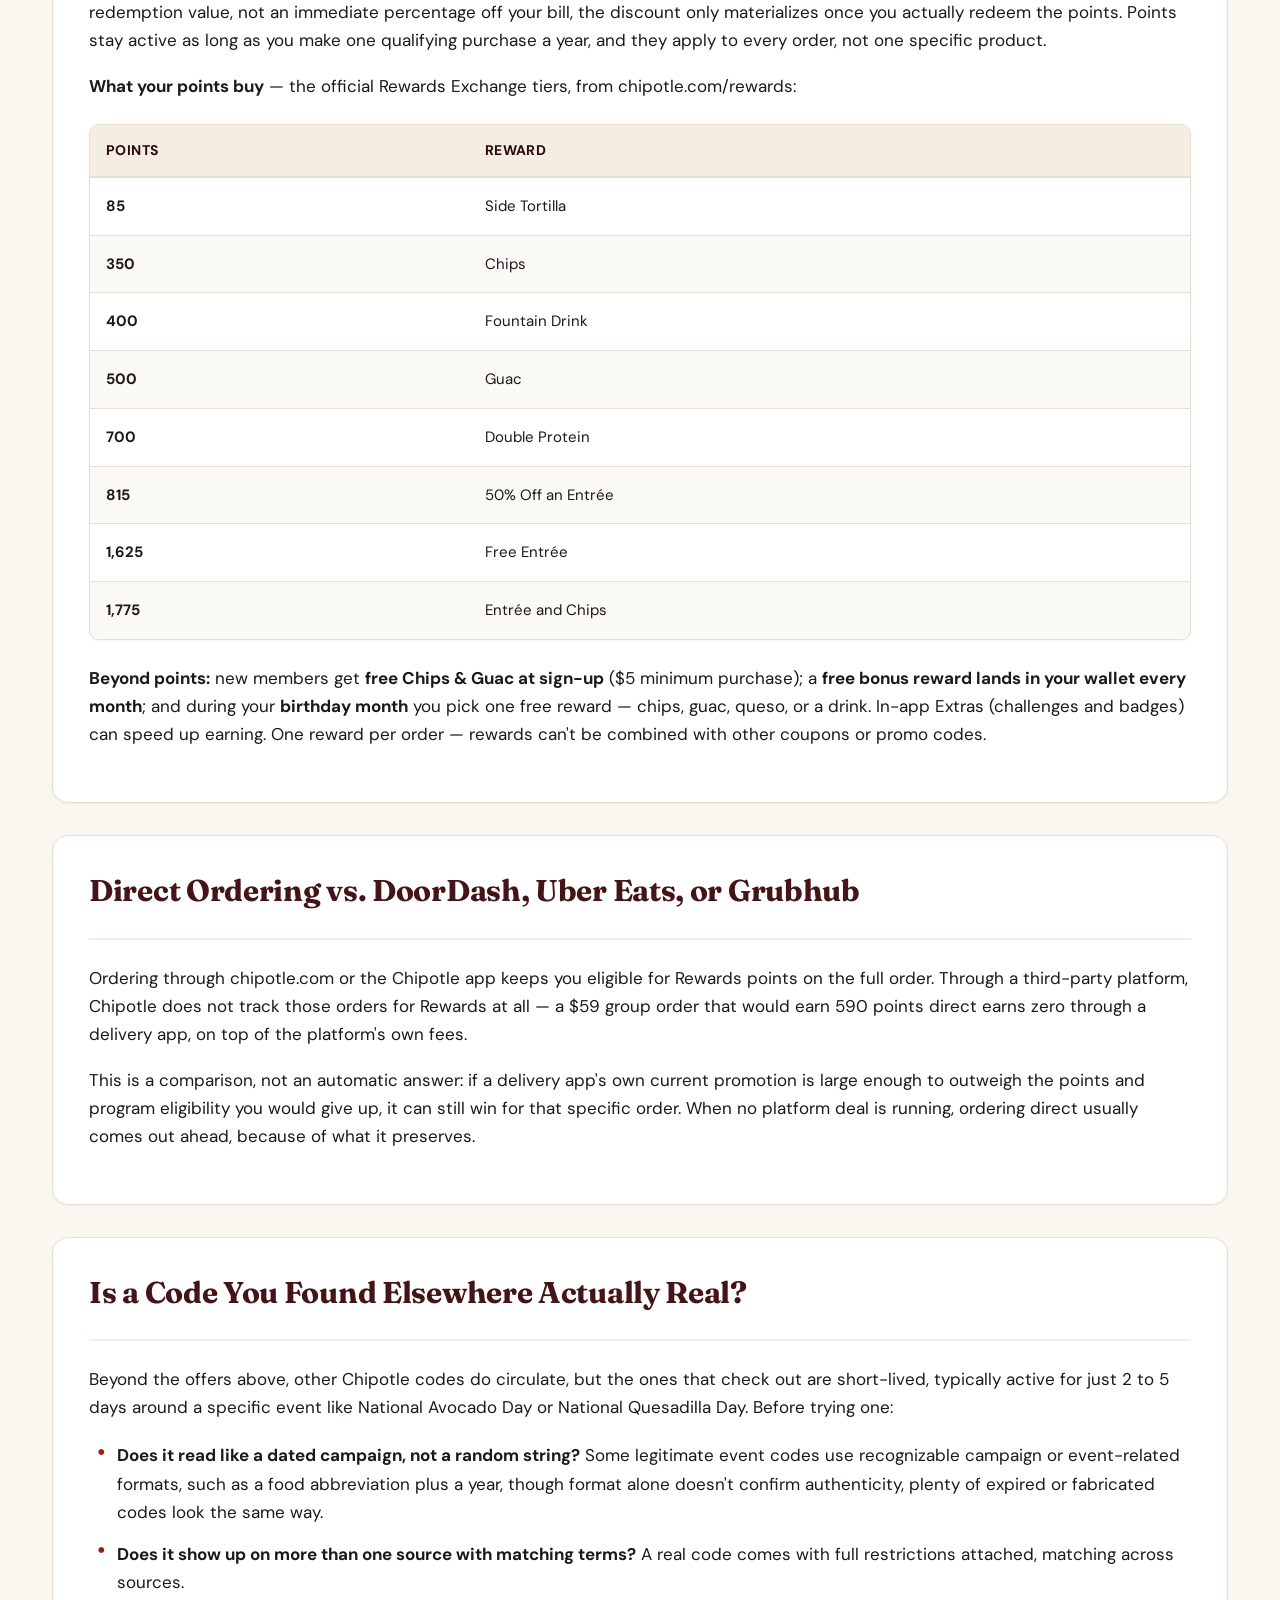
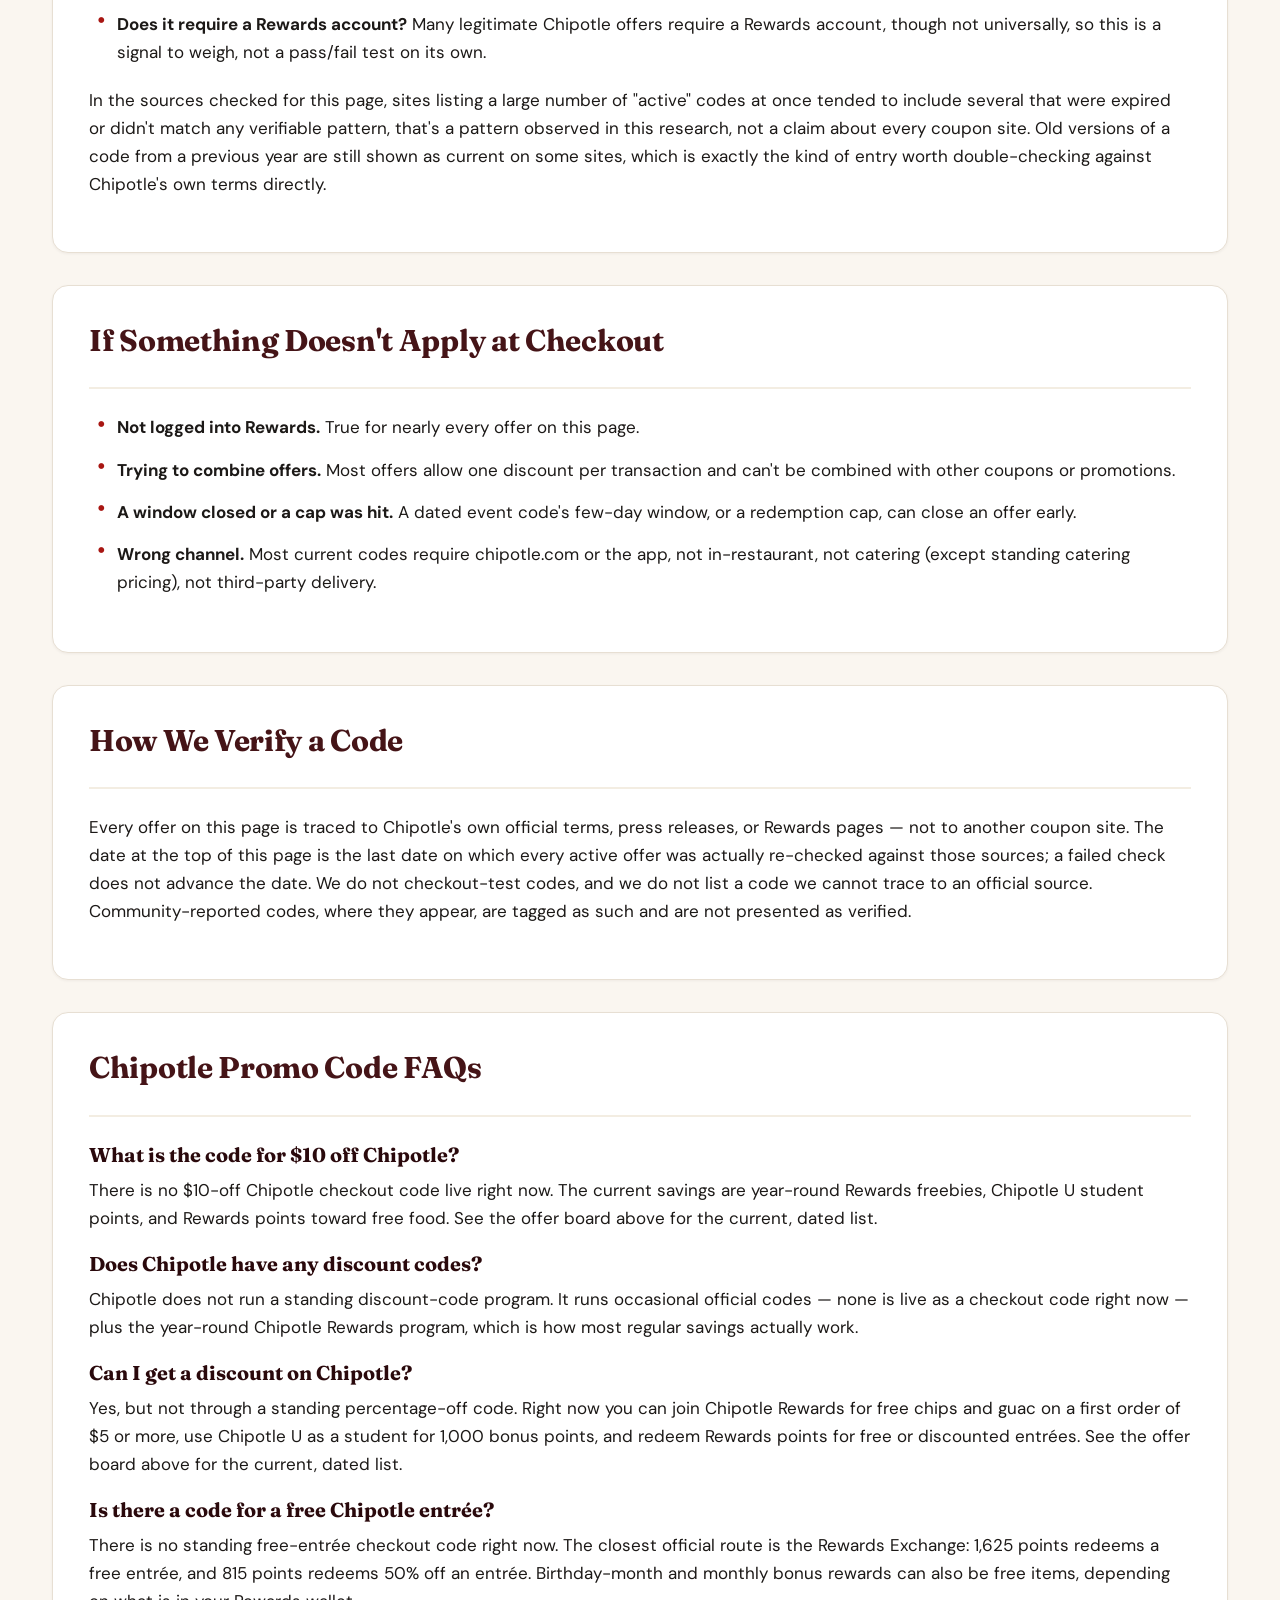
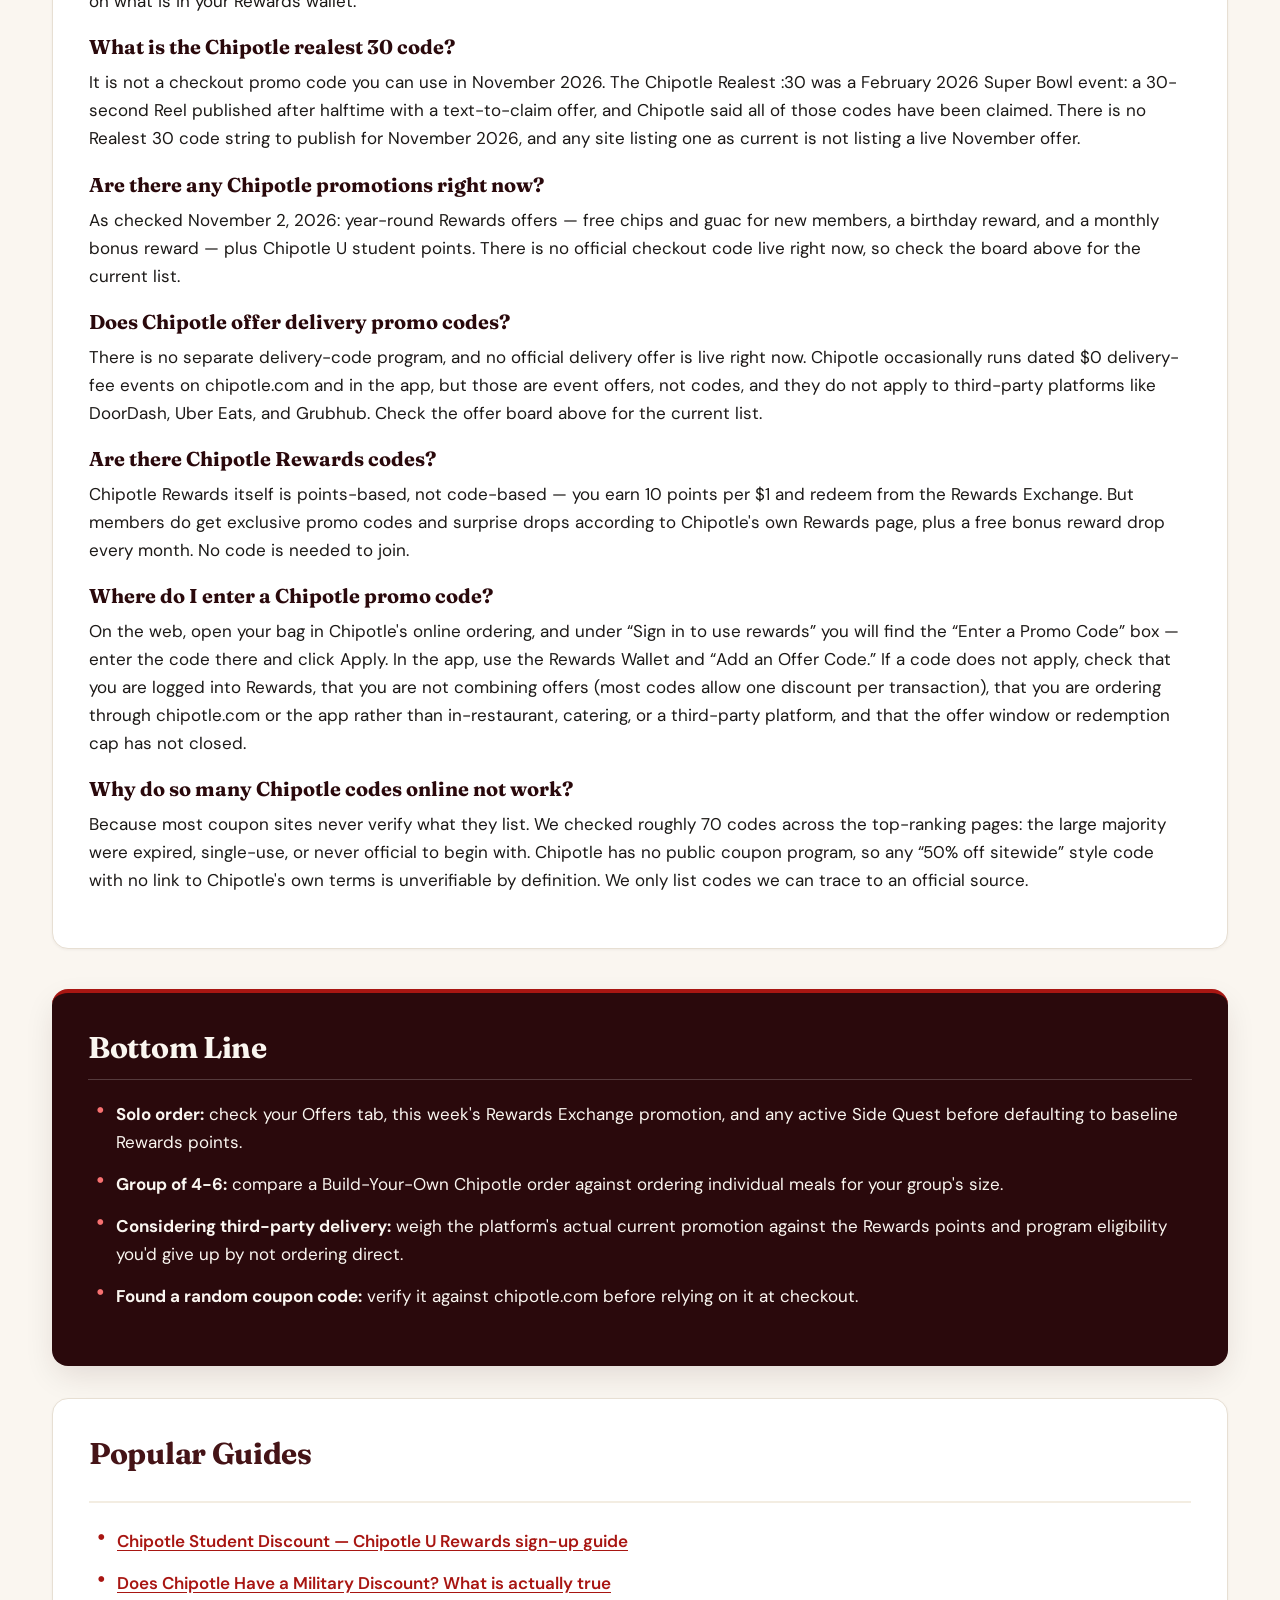
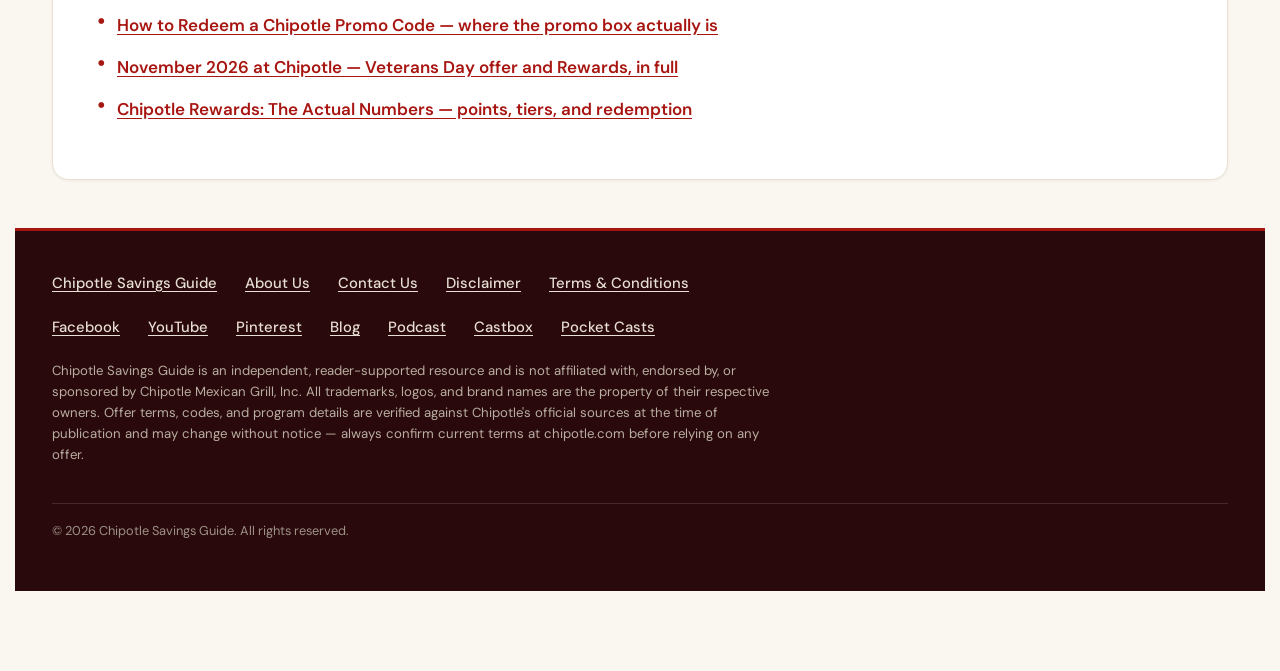
==== commit 96d9f0c1: "Daily freshness: offers re-verified 2026-11-26" ====
--- a/index.html
+++ b/index.html
@@ -32,7 +32,7 @@
     "name": "Chipotle Promo Codes (November 2026) — Rewards, Student Discount & Ways to Save, Checked Daily",
     "description": "5 Chipotle promo codes & offers for November 2026 — free chips & guac for new Rewards members, 1,000 student bonus points, a birthday reward and more, checked daily against Chipotle's official terms.",
     "url": "https://chipotlecoupons.us/",
-    "dateModified": "2026-11-25",
+    "dateModified": "2026-11-26",
     "isPartOf": {
       "@type": "WebSite",
       "name": "Chipotle Savings Guide",
@@ -138,7 +138,7 @@
       </div>
       <div class="verification-badge">
         <span class="dot"></span>
-        <span><!-- BADGE:START -->Last checked against Chipotle's official sources: November 25, 2026.<!-- BADGE:END --></span>
+        <span><!-- BADGE:START -->Last checked against Chipotle's official sources: November 26, 2026.<!-- BADGE:END --></span>
       </div>
     </div>
   </header>
@@ -150,7 +150,7 @@
 
       <p class="lead">Searching for a Chipotle promo code that actually works today? Start here. There is <strong>no official Chipotle checkout code live right now</strong> — but there are <strong><!-- INTRO-COUNT:START -->5<!-- INTRO-COUNT:END --> ways to save below</strong>: official Rewards freebies, free chips and guac for new members, 1,000 bonus points for students, a birthday reward, and a monthly bonus reward.</p>
 
-      <p>Every promo code, coupon and discount on this page was checked against Chipotle's own official terms <strong>today, <!-- INTRO-DATE:START -->November 25, 2026<!-- INTRO-DATE:END --></strong>. Chipotle runs no standing coupon program — so if a "50% off sitewide" code isn't on this board, it isn't verified anywhere.</p>
+      <p>Every promo code, coupon and discount on this page was checked against Chipotle's own official terms <strong>today, <!-- INTRO-DATE:START -->November 26, 2026<!-- INTRO-DATE:END --></strong>. Chipotle runs no standing coupon program — so if a "50% off sitewide" code isn't on this board, it isn't verified anywhere.</p>
 
       <nav class="quick-jump" aria-label="Jump to savings">
         <a href="#offers">Today's offers</a>
@@ -164,7 +164,7 @@
 
     <section class="content-section offers-section" id="offers" aria-labelledby="offers-heading">
       <div class="section-header-wrap">
-        <h2 id="offers-heading"><!-- BOARD-H2:START -->5 Chipotle Promo Codes &amp; Offers — Checked November 25, 2026<!-- BOARD-H2:END --></h2>
+        <h2 id="offers-heading"><!-- BOARD-H2:START -->5 Chipotle Promo Codes &amp; Offers — Checked November 26, 2026<!-- BOARD-H2:END --></h2>
       </div>
 
       <p class="section-lede">Every offer below traces to an official Chipotle source — no invented codes, no expired listings. We re-check this board daily; when an offer ends, it comes off the same day.</p>
@@ -177,7 +177,7 @@
         <p class="offer-benefit">Join Chipotle Rewards (free) and get free chips &amp; guac on your first order of $5 or more.</p>
         <p class="offer-terms">New members · $5 minimum order · lands in your Rewards wallet · one reward per order</p>
         <p class="offer-cta"><a href="#rewards-heading">How Rewards works &rarr;</a></p>
-        <p class="offer-footer">Checked Nov 25 · <a href="https://www.chipotle.com/rewards" target="_blank" rel="noopener">chipotle.com/rewards</a></p>
+        <p class="offer-footer">Checked Nov 26 · <a href="https://www.chipotle.com/rewards" target="_blank" rel="noopener">chipotle.com/rewards</a></p>
         </article>
         <article class="offer-card">
         <div class="offer-card-top"><span class="offer-tag tag-program">Rewards · Students</span></div>
@@ -185,7 +185,7 @@
         <p class="offer-benefit">Verified students get 1,000 bonus points instantly with Chipotle U Rewards, then earn 12 points per $1 — 20% faster than standard members.</p>
         <p class="offer-terms">Free ID.me student verification · points, not a checkout code · stacks with regular earning</p>
         <p class="offer-cta"><a href="student-discount/">Full Chipotle U guide &rarr;</a></p>
-        <p class="offer-footer">Checked Nov 25 · <a href="https://www.chipotle.com/chipotle-u-rewards" target="_blank" rel="noopener">chipotle.com/chipotle-u-rewards</a></p>
+        <p class="offer-footer">Checked Nov 26 · <a href="https://www.chipotle.com/chipotle-u-rewards" target="_blank" rel="noopener">chipotle.com/chipotle-u-rewards</a></p>
         </article>
         <article class="offer-card">
         <div class="offer-card-top"><span class="offer-tag tag-program">Rewards</span></div>
@@ -193,7 +193,7 @@
         <p class="offer-benefit">During your birthday month, Rewards members pick one free reward: chips, guac, queso blanco, or a fountain drink.</p>
         <p class="offer-terms">Rewards members · birthday month · one free reward · one reward per order</p>
         <p class="offer-cta"><a href="#rewards-heading">How Rewards works &rarr;</a></p>
-        <p class="offer-footer">Checked Nov 25 · <a href="https://www.chipotle.com/rewards" target="_blank" rel="noopener">chipotle.com/rewards</a></p>
+        <p class="offer-footer">Checked Nov 26 · <a href="https://www.chipotle.com/rewards" target="_blank" rel="noopener">chipotle.com/rewards</a></p>
         </article>
         <article class="offer-card">
         <div class="offer-card-top"><span class="offer-tag tag-program">Rewards</span></div>
@@ -201,7 +201,7 @@
         <p class="offer-benefit">A free bonus reward drops into members' Rewards wallets every month. Check your wallet before you order — most members never look.</p>
         <p class="offer-terms">Account-specific · appears in your Rewards wallet · one reward per order</p>
         <p class="offer-cta"><a href="#rewards-heading">How Rewards works &rarr;</a></p>
-        <p class="offer-footer">Checked Nov 25 · <a href="https://www.chipotle.com/rewards" target="_blank" rel="noopener">chipotle.com/rewards</a></p>
+        <p class="offer-footer">Checked Nov 26 · <a href="https://www.chipotle.com/rewards" target="_blank" rel="noopener">chipotle.com/rewards</a></p>
         </article>
         <article class="offer-card">
         <div class="offer-card-top"><span class="offer-tag tag-program">Rewards</span></div>
@@ -209,7 +209,7 @@
         <p class="offer-benefit">Earn 10 points per $1 on every direct order. 1,625 points redeems a free entrée; 815 points takes 50% off an entrée; 700 points buys double protein.</p>
         <p class="offer-terms">Earn on chipotle.com, app and in-restaurant orders · one reward per order · rewards can't combine with promo codes</p>
         <p class="offer-cta"><a href="#rewards-heading">See all Rewards tiers &rarr;</a></p>
-        <p class="offer-footer">Checked Nov 25 · <a href="https://www.chipotle.com/rewards" target="_blank" rel="noopener">chipotle.com/rewards</a></p>
+        <p class="offer-footer">Checked Nov 26 · <a href="https://www.chipotle.com/rewards" target="_blank" rel="noopener">chipotle.com/rewards</a></p>
         </article>
         <!-- OFFERS:END -->
       </div>
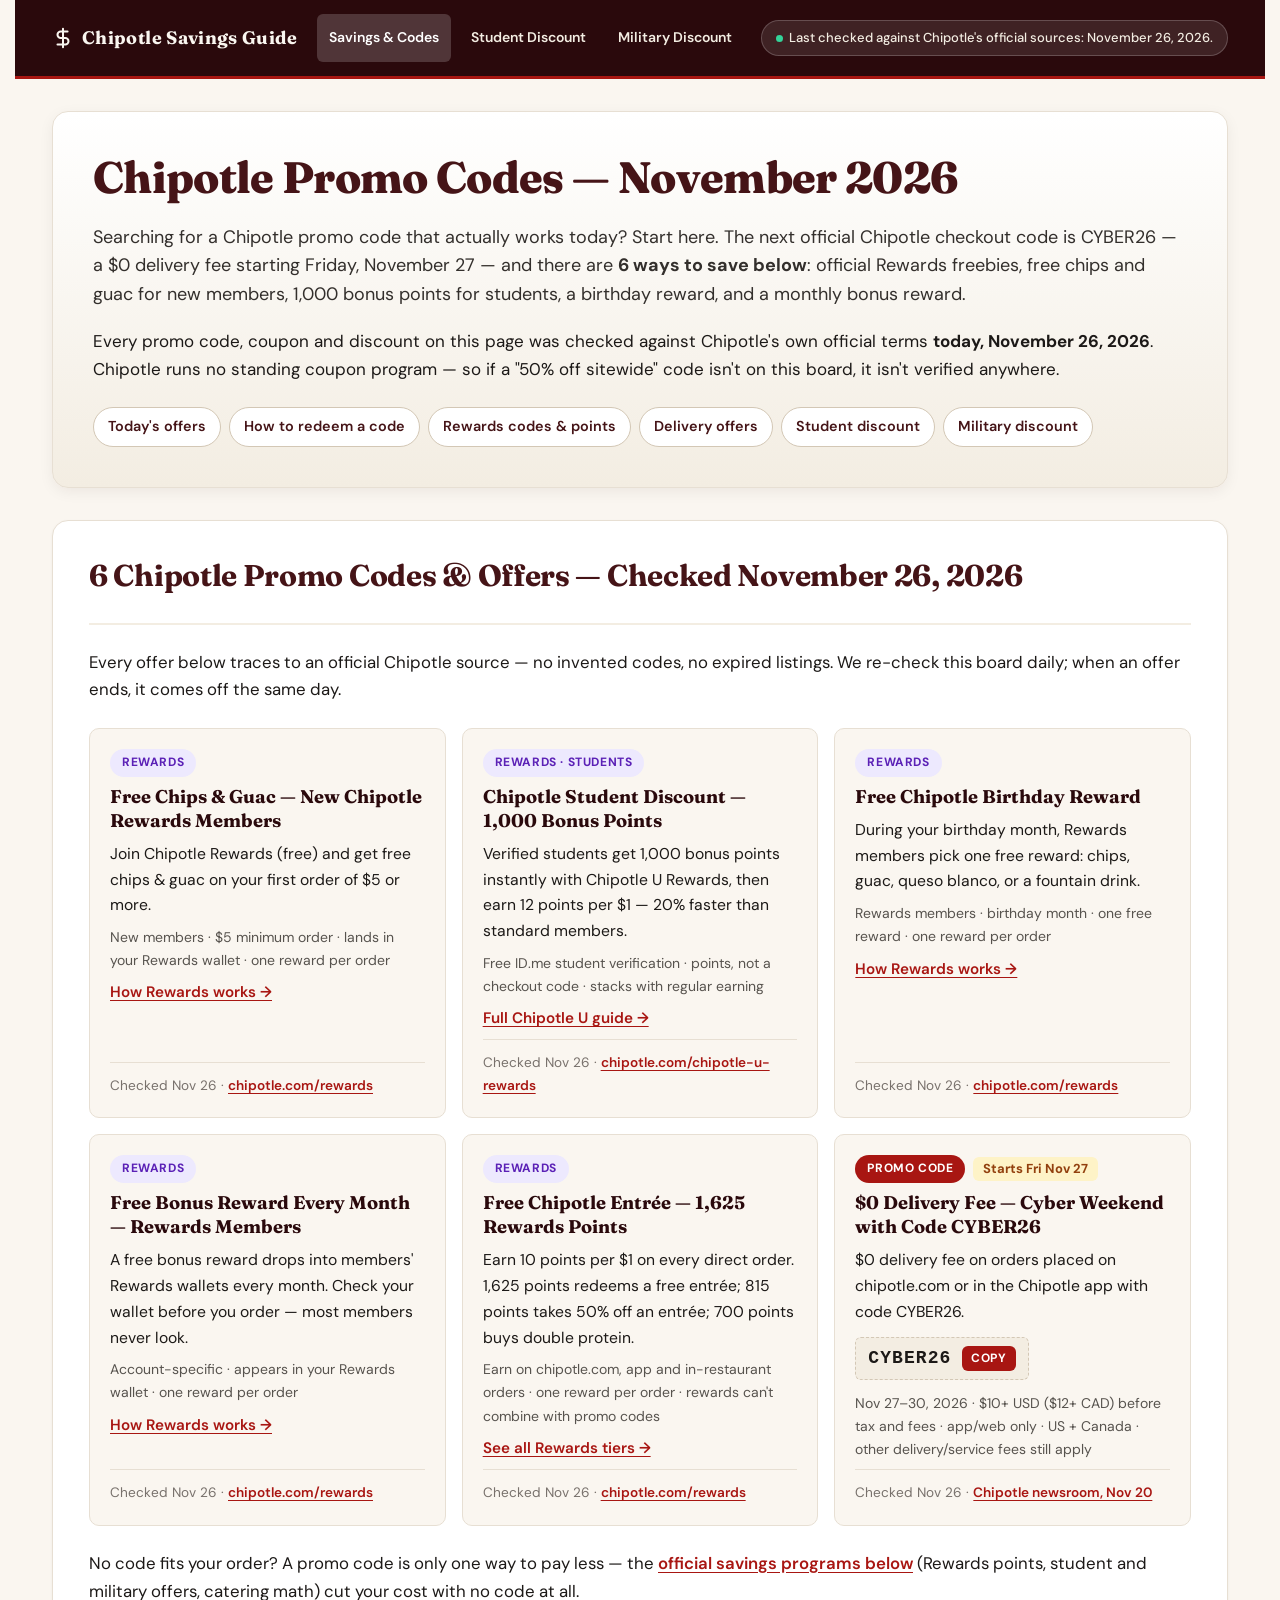
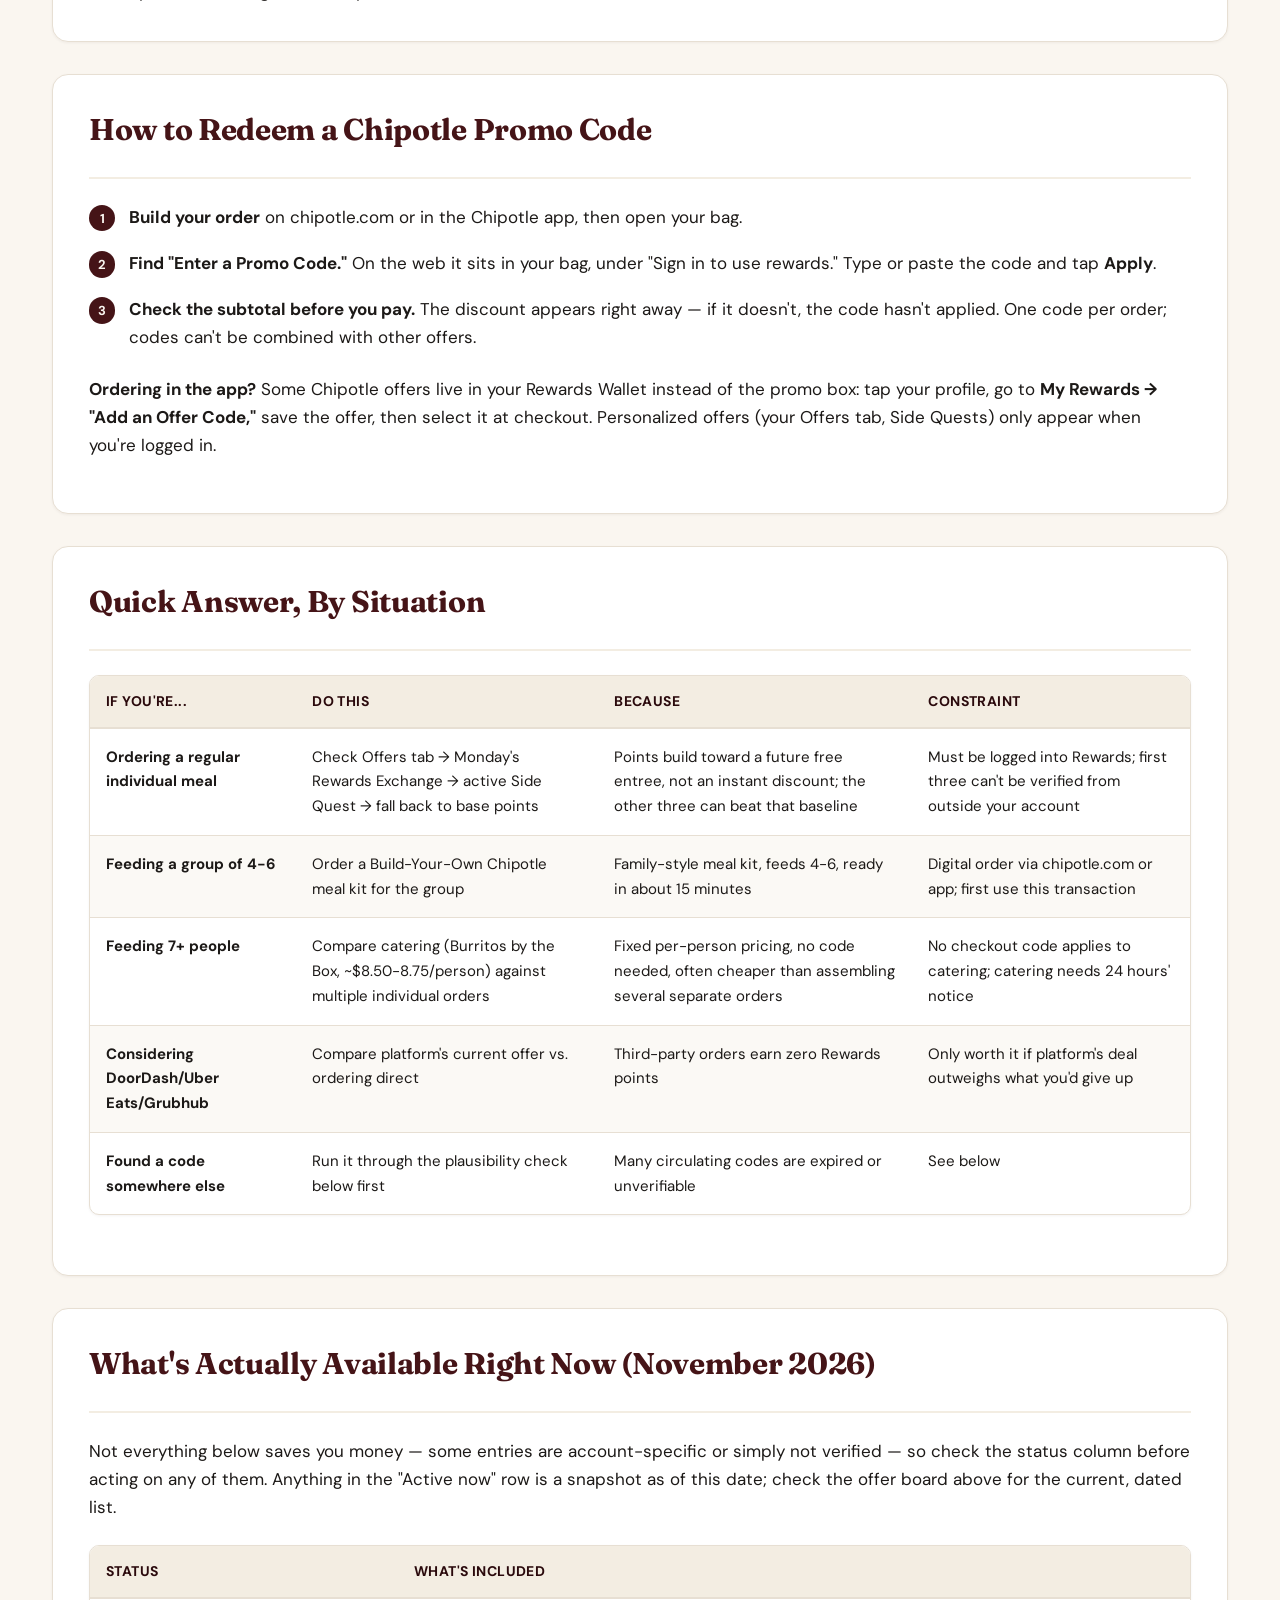
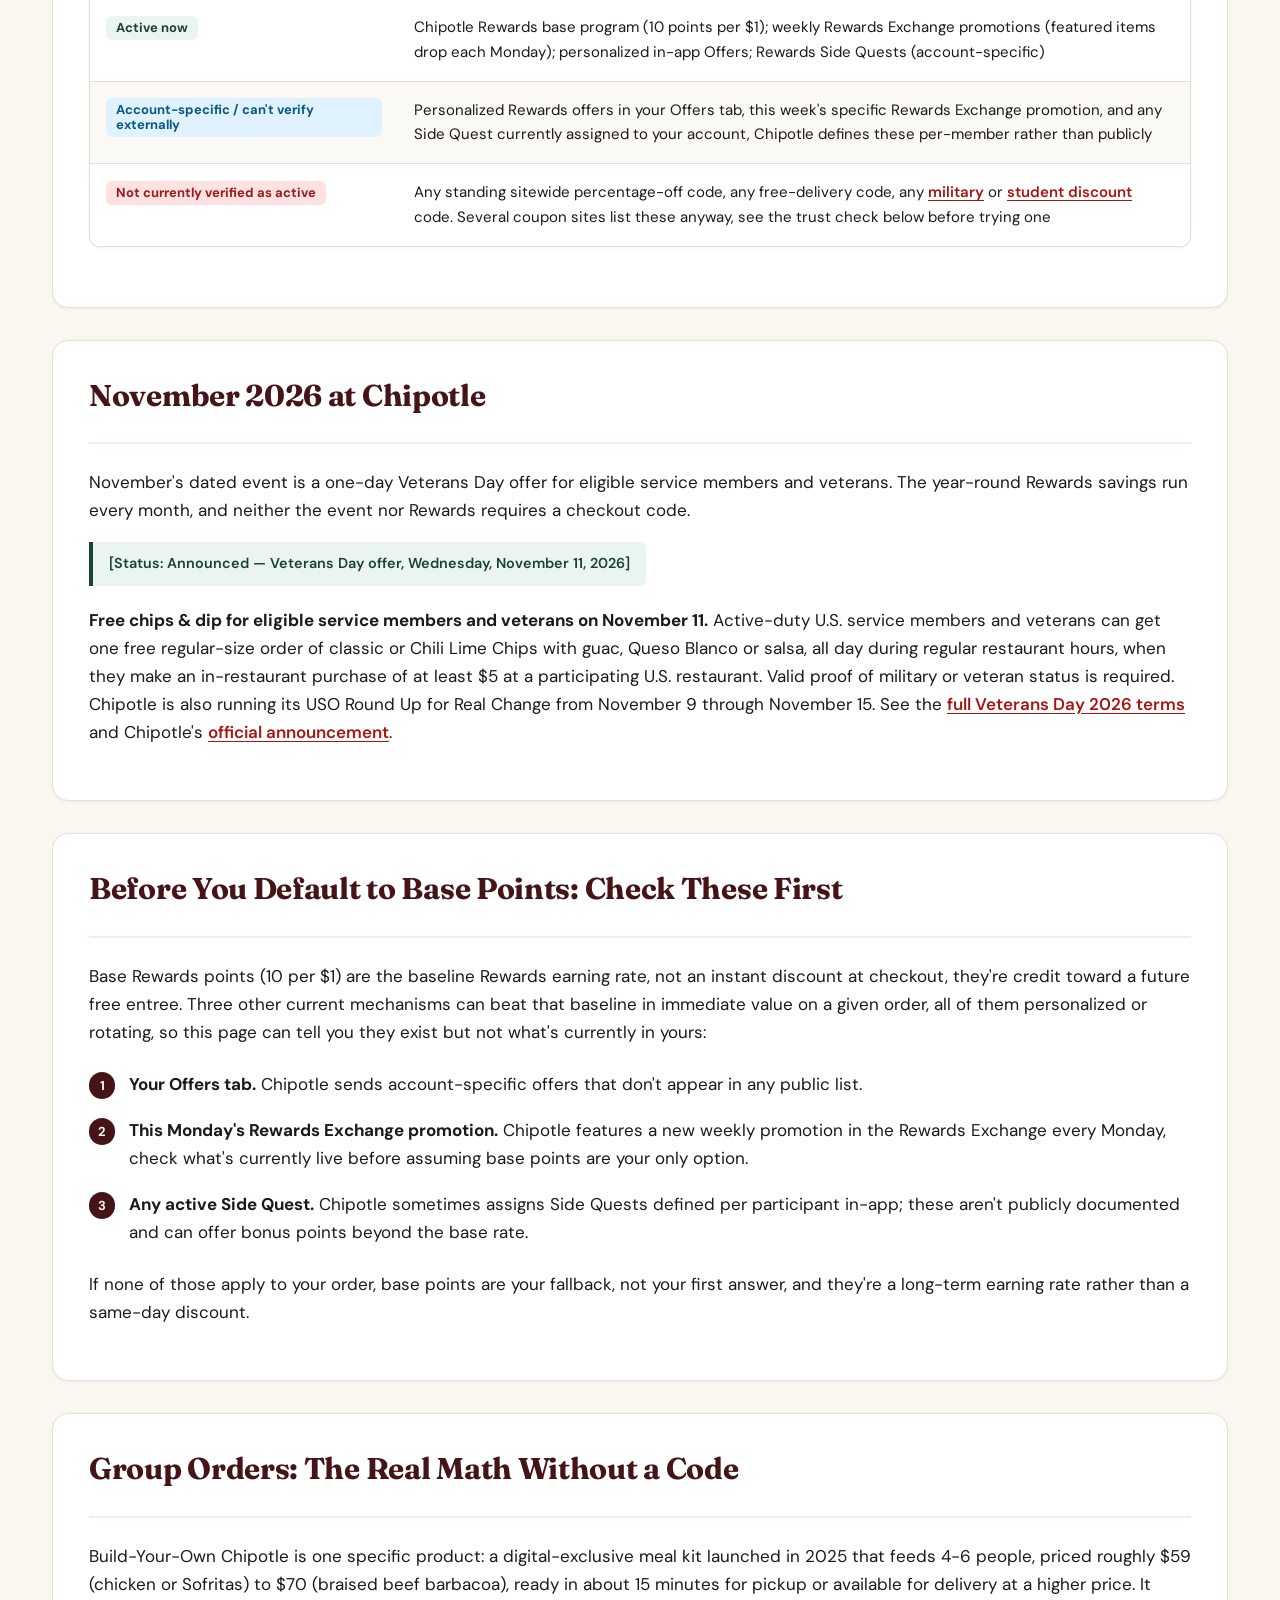
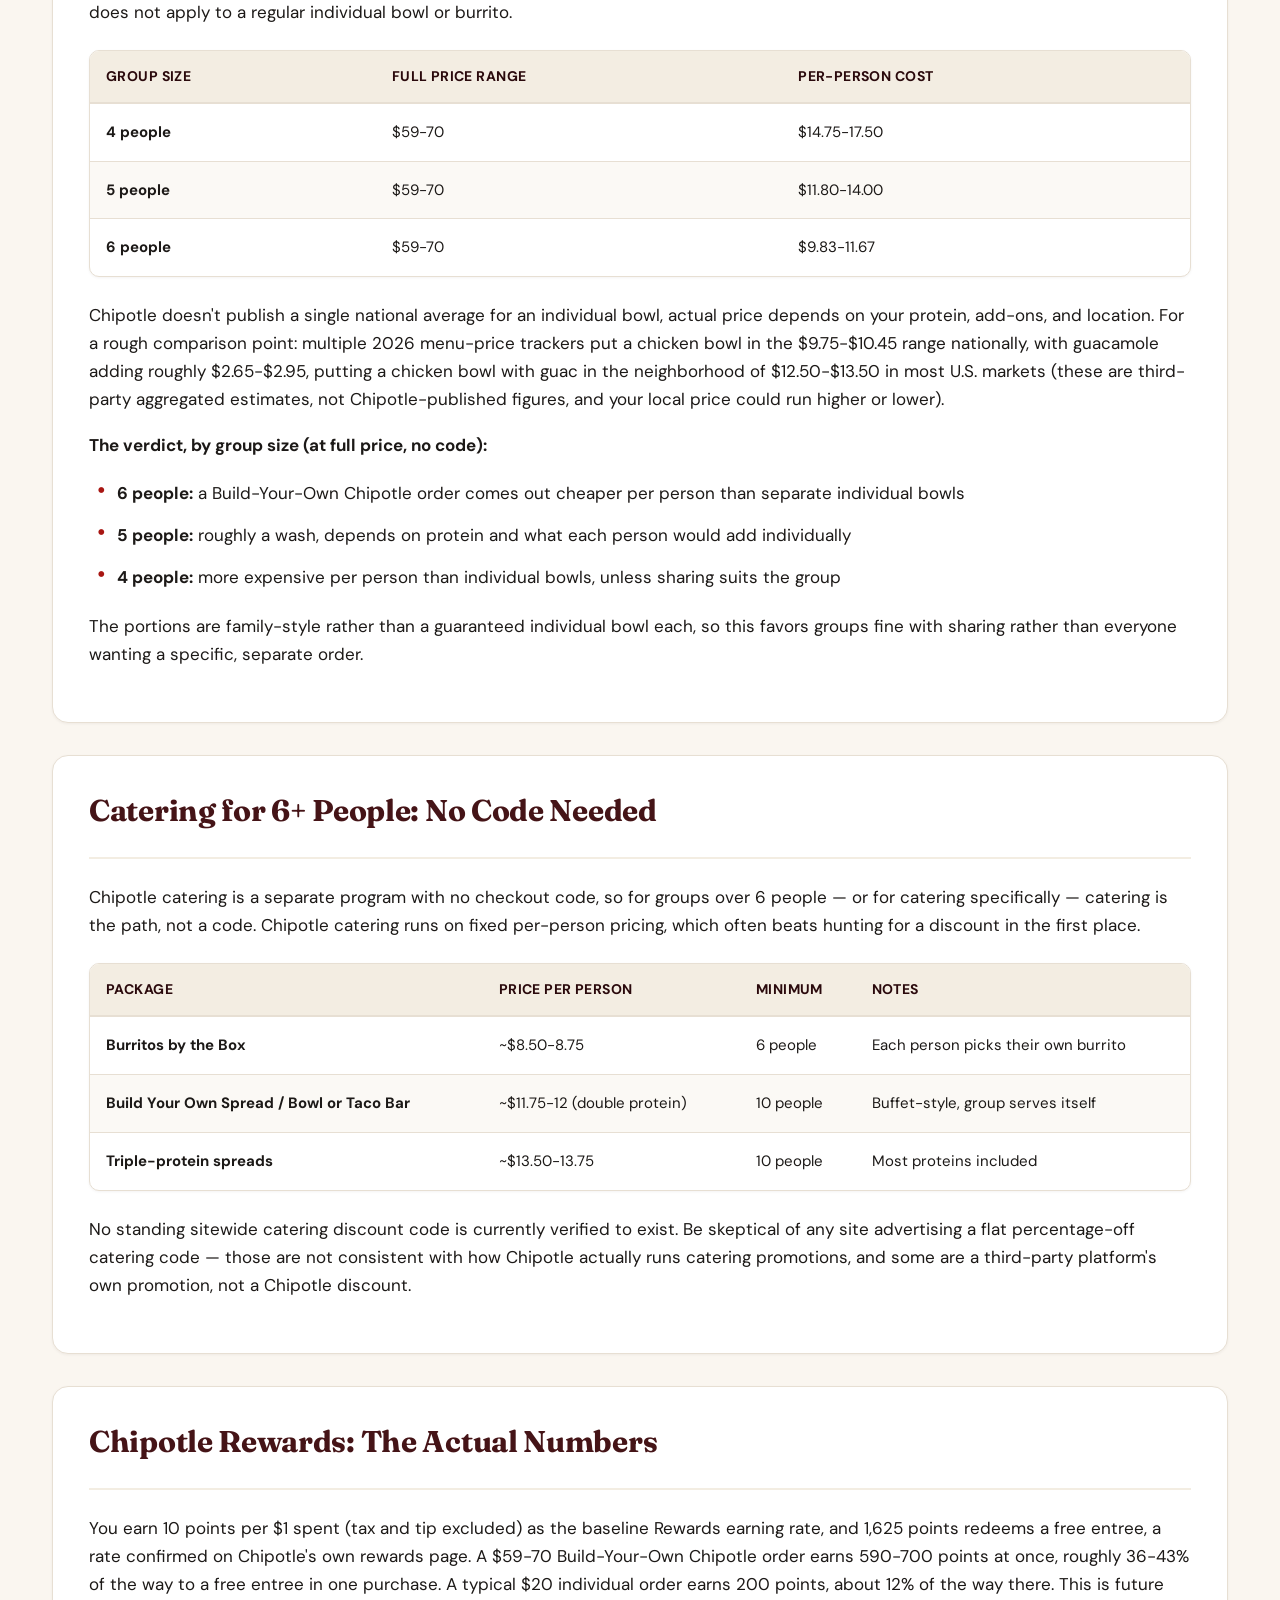
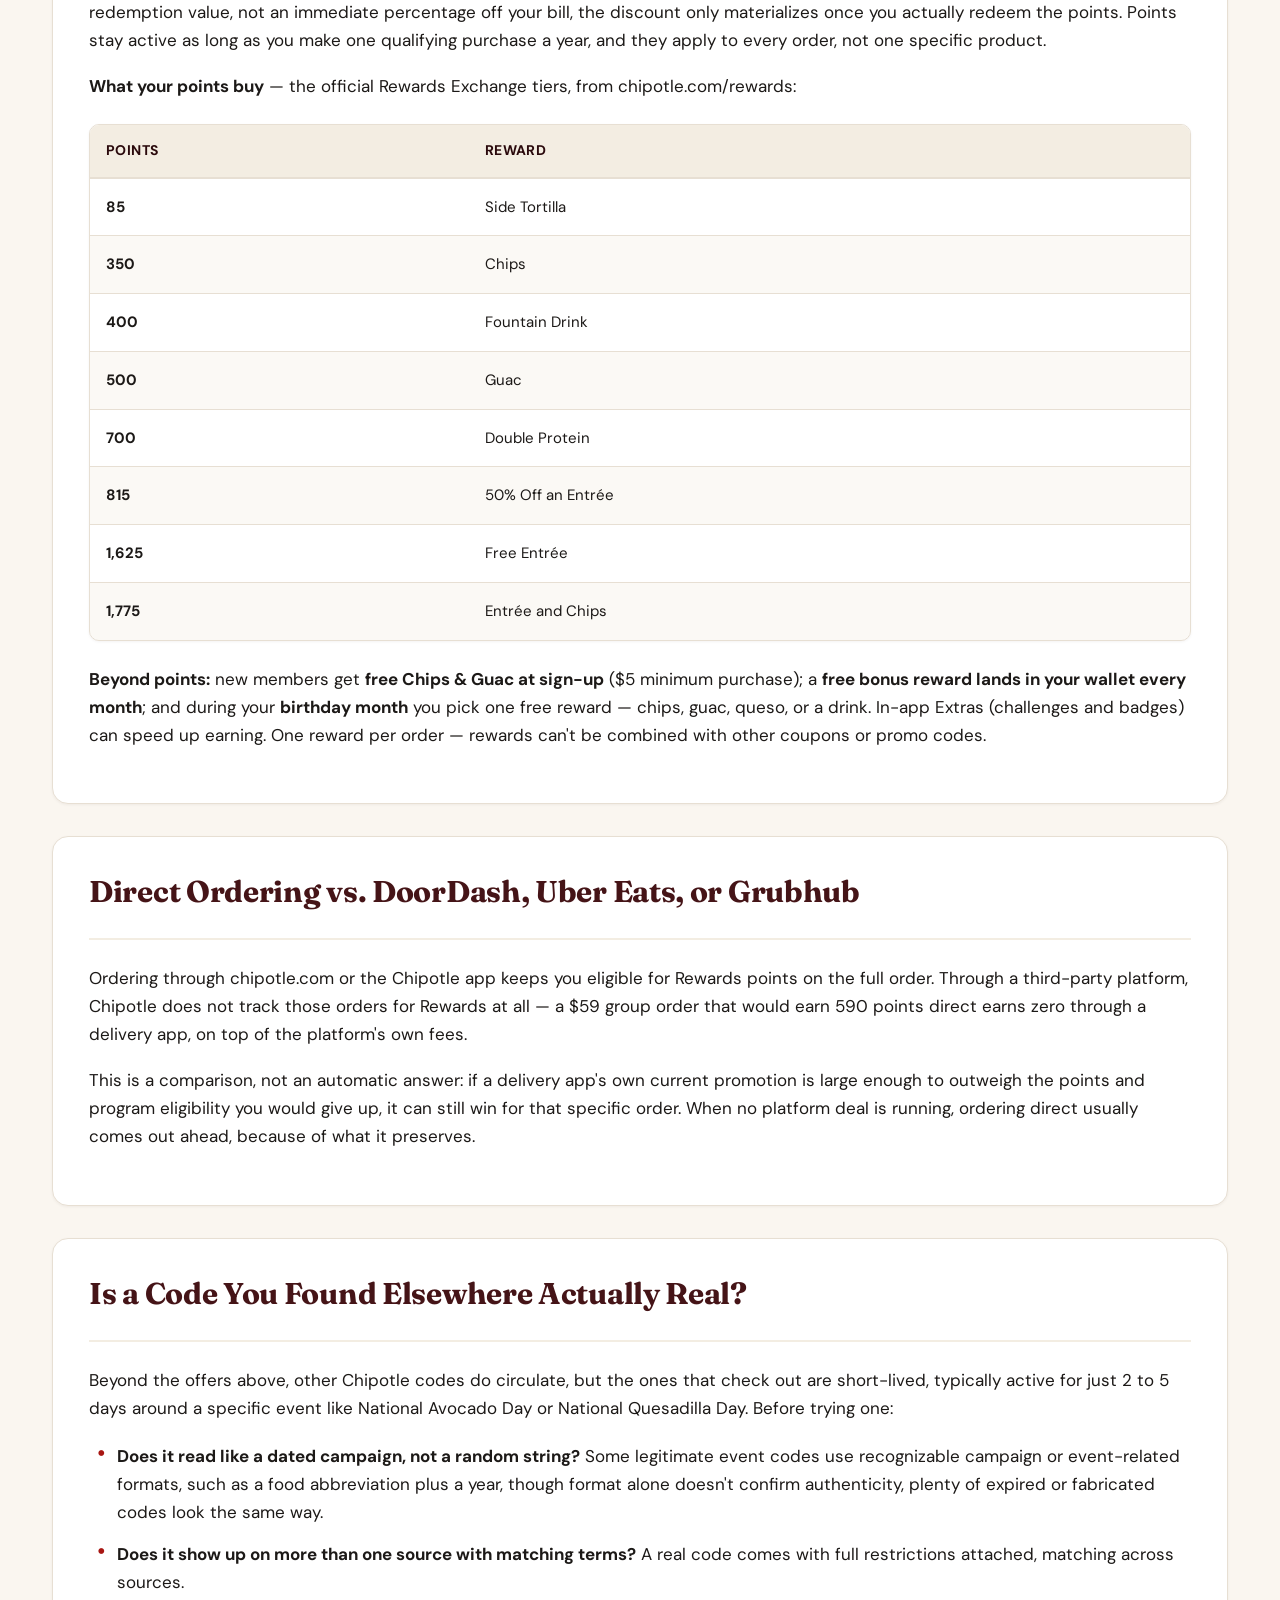
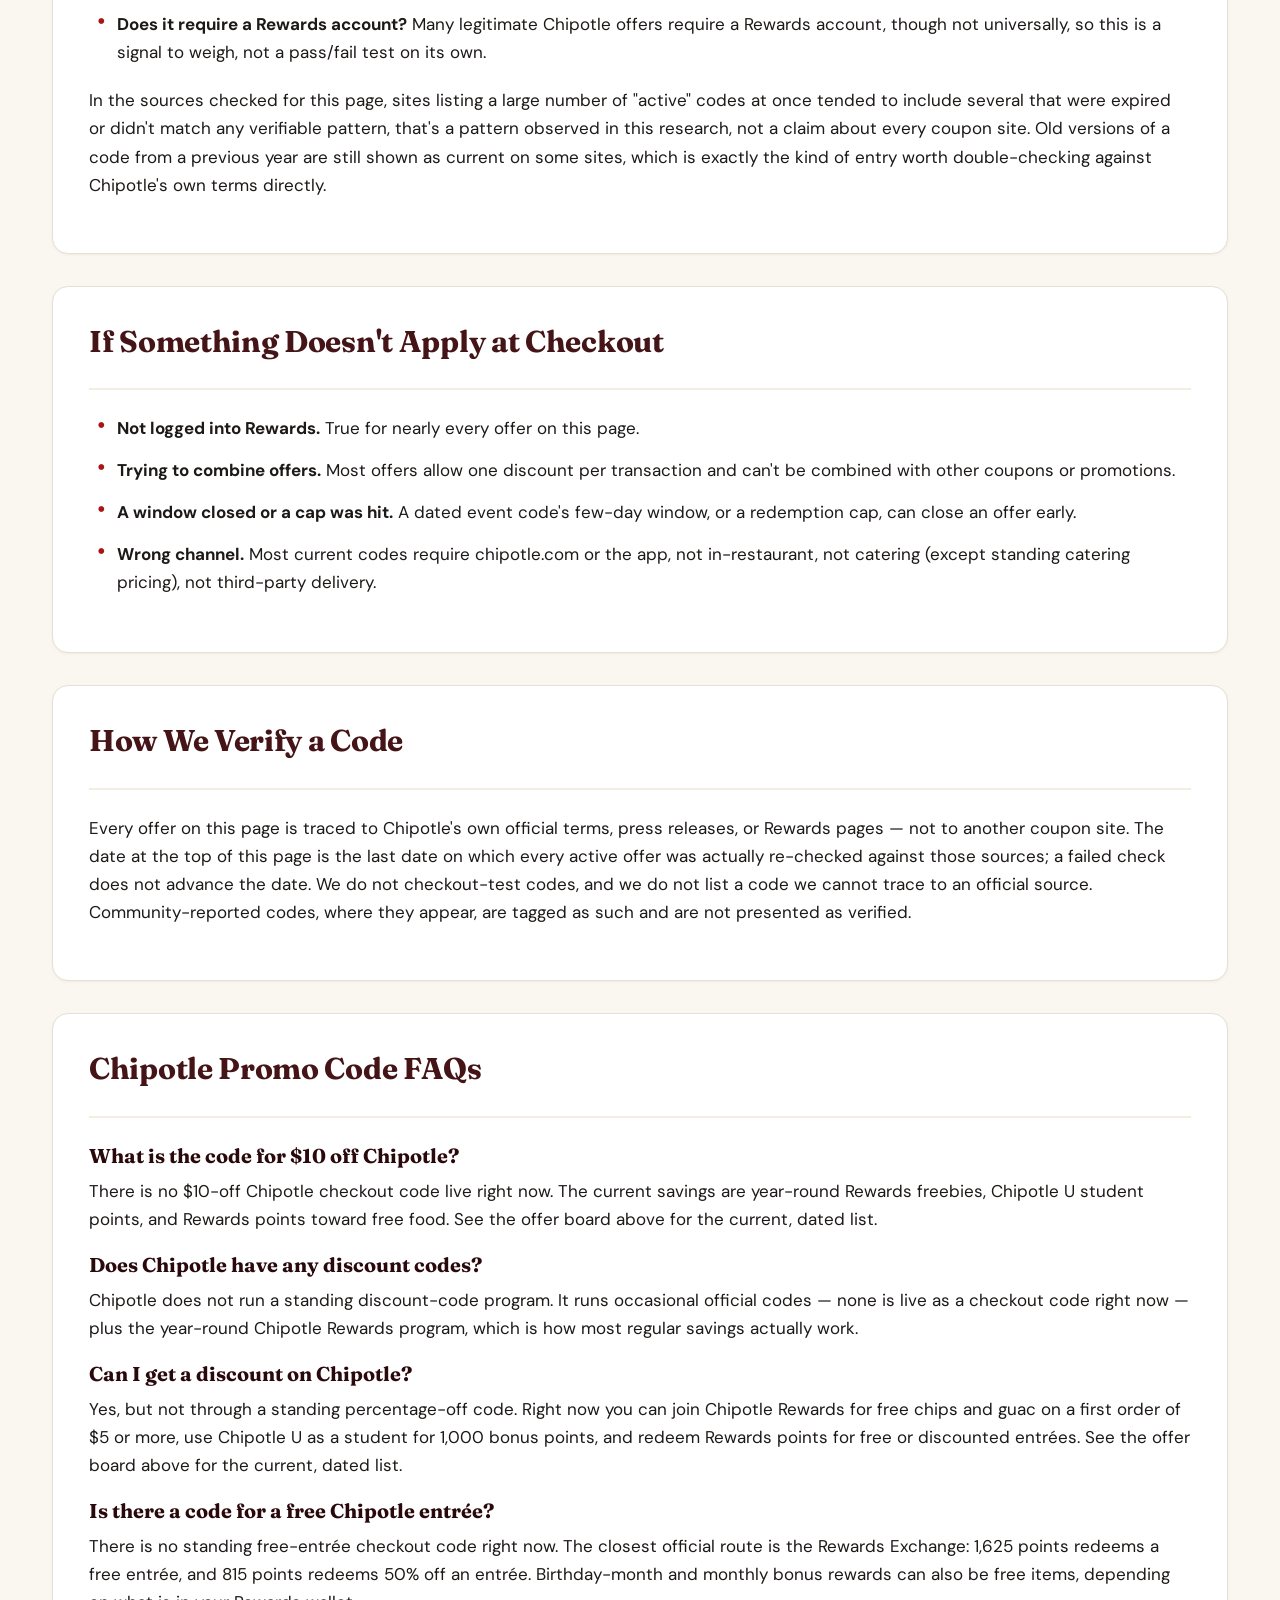
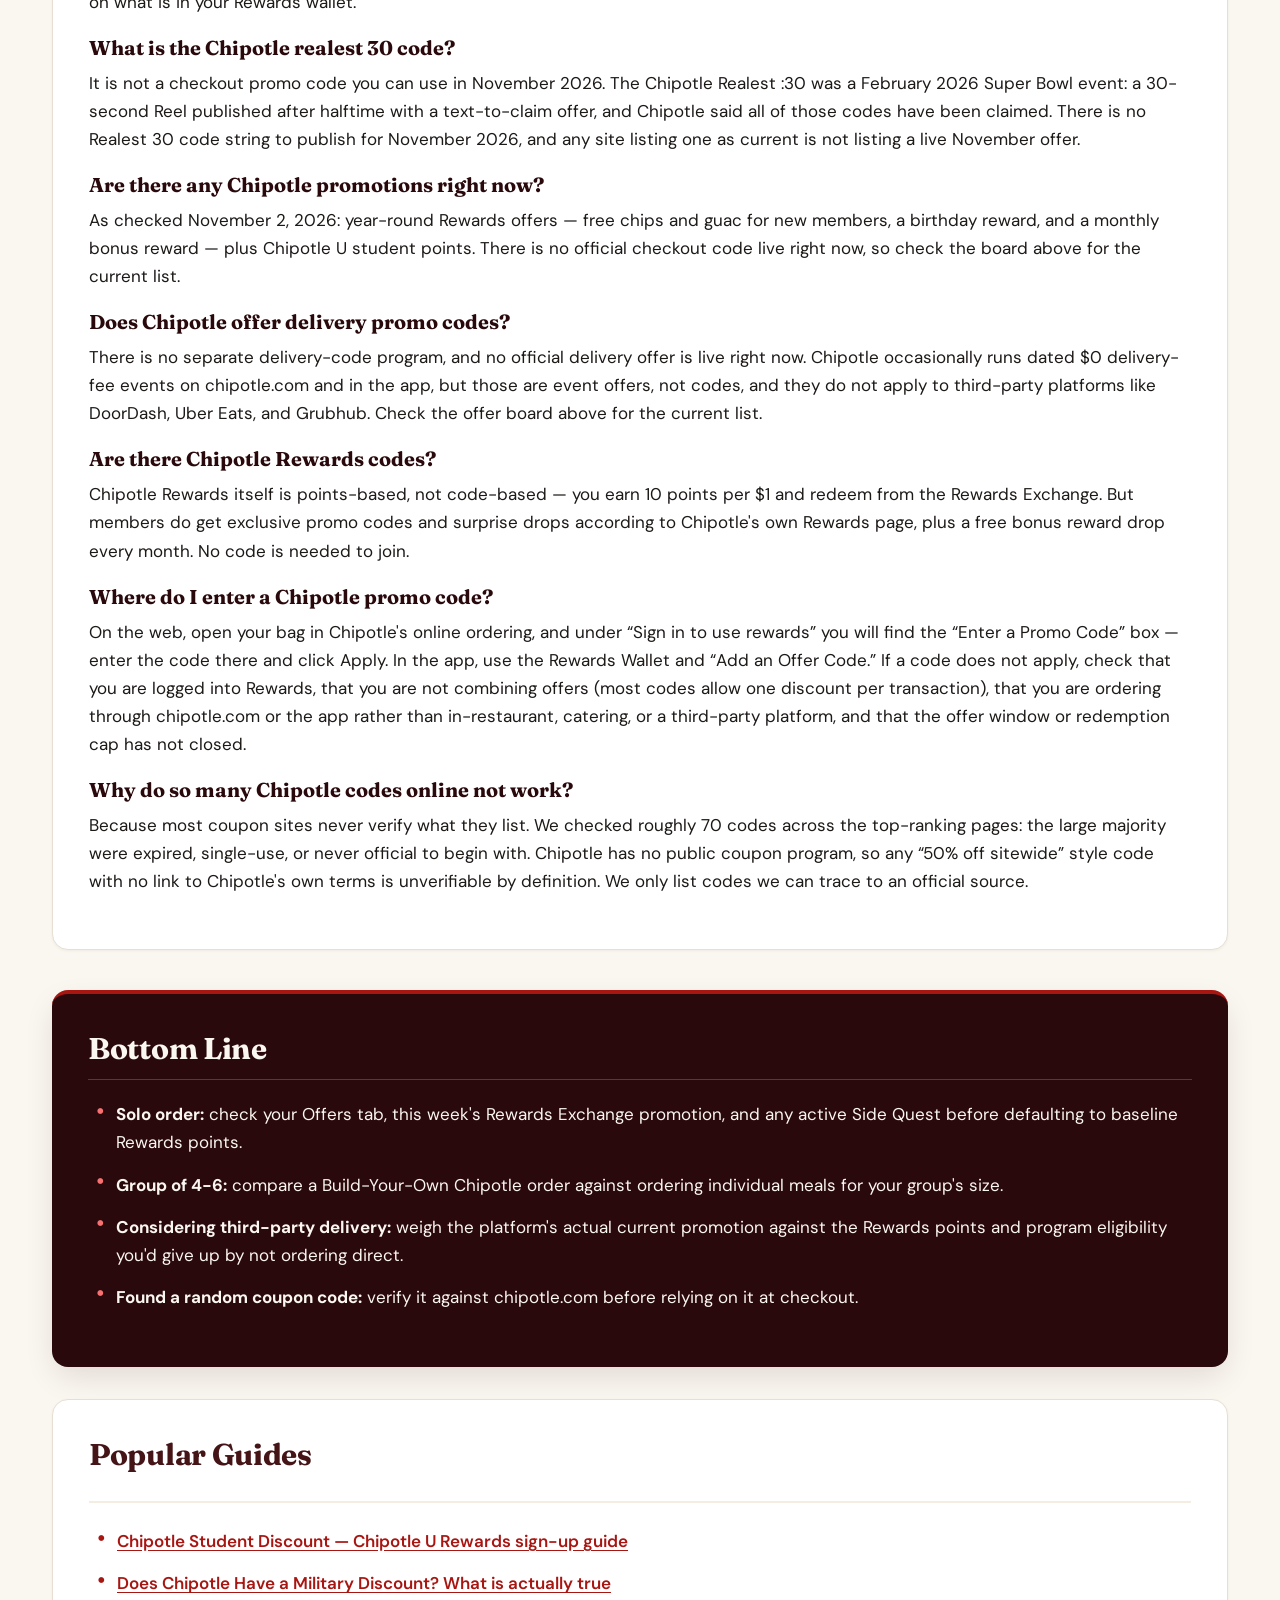
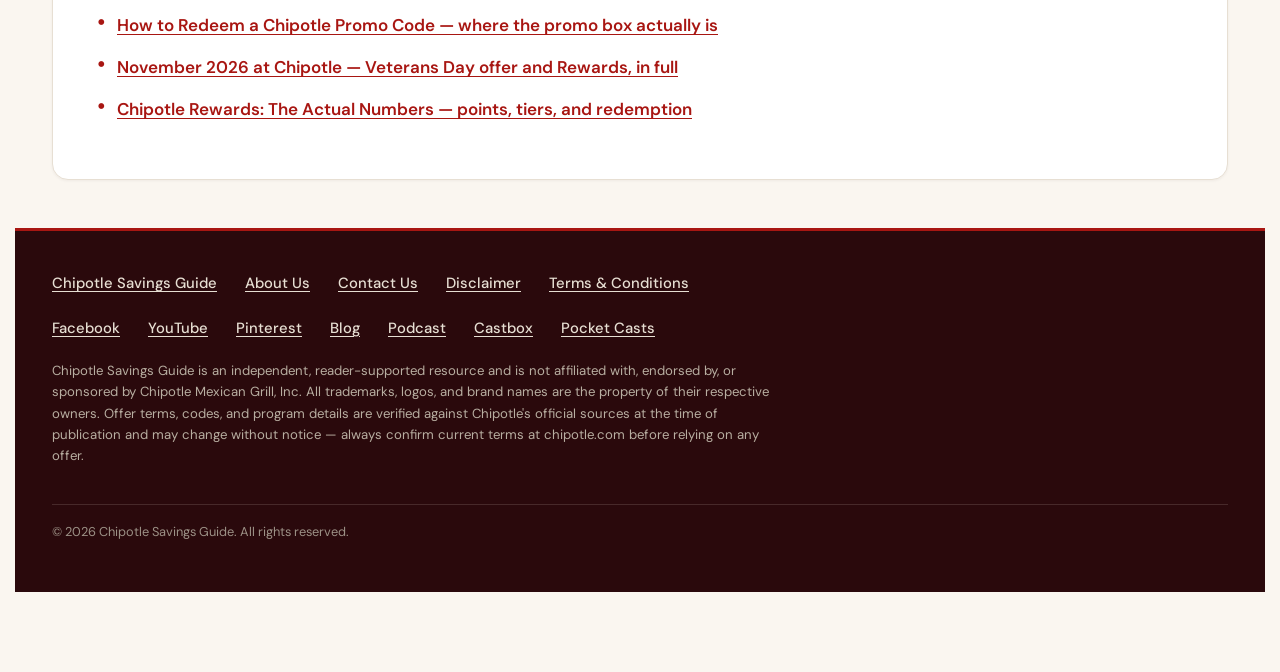
==== commit 8b12072f: "Add CYBER26 Cyber Weekend $0 delivery code (Nov 27-30)" ====
--- a/index.html
+++ b/index.html
@@ -6,13 +6,13 @@
   <meta name="google-site-verification" content="gbbF9gu15CbazRT3yQCB5aUgrvZaRH8F-jxS1Onkqho" />
   <meta name="p:domain_verify" content="39bf016c8fd35f5c4222664b491f8645" />
   <title>Chipotle Promo Codes (November 2026) — Rewards, Student Discount & Ways to Save, Checked Daily</title>
-  <meta name="description" content="5 Chipotle promo codes &amp; offers for November 2026 — free chips &amp; guac for new Rewards members, 1,000 student bonus points, a birthday reward and more, checked daily against Chipotle's official terms.">
+  <meta name="description" content="6 Chipotle promo codes &amp; offers for November 2026 — free chips &amp; guac for new Rewards members, 1,000 student bonus points, a birthday reward and more, checked daily against Chipotle's official terms.">
   <link rel="canonical" href="https://chipotlecoupons.us/">
   
   <meta property="og:type" content="website">
   <meta property="og:site_name" content="Chipotle Savings Guide">
   <meta property="og:title" content="Chipotle Promo Codes (November 2026) — Rewards, Student Discount & Ways to Save, Checked Daily">
-  <meta property="og:description" content="5 Chipotle promo codes &amp; offers for November 2026 — free chips &amp; guac for new Rewards members, 1,000 student bonus points, a birthday reward and more, checked daily against Chipotle's official terms.">
+  <meta property="og:description" content="6 Chipotle promo codes &amp; offers for November 2026 — free chips &amp; guac for new Rewards members, 1,000 student bonus points, a birthday reward and more, checked daily against Chipotle's official terms.">
   <meta property="og:url" content="https://chipotlecoupons.us/">
   <meta property="og:image" content="https://chipotlecoupons.us/og-image.jpg">
   <meta property="og:image:width" content="1200">
@@ -20,7 +20,7 @@
   <meta property="og:image:alt" content="ChipotleCoupons.us — Verified Chipotle promo codes and savings">
   <meta name="twitter:card" content="summary_large_image">
   <meta name="twitter:title" content="Chipotle Promo Codes (November 2026) — Rewards, Student Discount & Ways to Save, Checked Daily">
-  <meta name="twitter:description" content="5 Chipotle promo codes &amp; offers for November 2026 — free chips &amp; guac for new Rewards members, 1,000 student bonus points, a birthday reward and more, checked daily against Chipotle's official terms.">
+  <meta name="twitter:description" content="6 Chipotle promo codes &amp; offers for November 2026 — free chips &amp; guac for new Rewards members, 1,000 student bonus points, a birthday reward and more, checked daily against Chipotle's official terms.">
   <meta name="twitter:image" content="https://chipotlecoupons.us/og-image.jpg">
   
   <link rel="icon" type="image/svg+xml" href="favicon/favicon.svg">
@@ -30,7 +30,7 @@
     "@context": "https://schema.org",
     "@type": "WebPage",
     "name": "Chipotle Promo Codes (November 2026) — Rewards, Student Discount & Ways to Save, Checked Daily",
-    "description": "5 Chipotle promo codes & offers for November 2026 — free chips & guac for new Rewards members, 1,000 student bonus points, a birthday reward and more, checked daily against Chipotle's official terms.",
+    "description": "6 Chipotle promo codes & offers for November 2026 — free chips & guac for new Rewards members, 1,000 student bonus points, a birthday reward and more, checked daily against Chipotle's official terms.",
     "url": "https://chipotlecoupons.us/",
     "dateModified": "2026-11-26",
     "isPartOf": {
@@ -148,7 +148,7 @@
     <section class="hero-container" aria-labelledby="hero-title">
       <h1 id="hero-title">Chipotle Promo Codes — November 2026</h1>
 
-      <p class="lead">Searching for a Chipotle promo code that actually works today? Start here. There is <strong>no official Chipotle checkout code live right now</strong> — but there are <strong><!-- INTRO-COUNT:START -->5<!-- INTRO-COUNT:END --> ways to save below</strong>: official Rewards freebies, free chips and guac for new members, 1,000 bonus points for students, a birthday reward, and a monthly bonus reward.</p>
+      <p class="lead">Searching for a Chipotle promo code that actually works today? Start here. The next official Chipotle checkout code is CYBER26 — a $0 delivery fee starting Friday, November 27 — and there are <strong><!-- INTRO-COUNT:START -->6<!-- INTRO-COUNT:END --> ways to save below</strong>: official Rewards freebies, free chips and guac for new members, 1,000 bonus points for students, a birthday reward, and a monthly bonus reward.</p>
 
       <p>Every promo code, coupon and discount on this page was checked against Chipotle's own official terms <strong>today, <!-- INTRO-DATE:START -->November 26, 2026<!-- INTRO-DATE:END --></strong>. Chipotle runs no standing coupon program — so if a "50% off sitewide" code isn't on this board, it isn't verified anywhere.</p>
 
@@ -164,7 +164,7 @@
 
     <section class="content-section offers-section" id="offers" aria-labelledby="offers-heading">
       <div class="section-header-wrap">
-        <h2 id="offers-heading"><!-- BOARD-H2:START -->5 Chipotle Promo Codes &amp; Offers — Checked November 26, 2026<!-- BOARD-H2:END --></h2>
+        <h2 id="offers-heading"><!-- BOARD-H2:START -->6 Chipotle Promo Codes &amp; Offers — Checked November 26, 2026<!-- BOARD-H2:END --></h2>
       </div>
 
       <p class="section-lede">Every offer below traces to an official Chipotle source — no invented codes, no expired listings. We re-check this board daily; when an offer ends, it comes off the same day.</p>
@@ -211,6 +211,14 @@
         <p class="offer-cta"><a href="#rewards-heading">See all Rewards tiers &rarr;</a></p>
         <p class="offer-footer">Checked Nov 26 · <a href="https://www.chipotle.com/rewards" target="_blank" rel="noopener">chipotle.com/rewards</a></p>
         </article>
+        <article class="offer-card">
+        <div class="offer-card-top"><span class="offer-tag tag-code">Promo code</span> <span class="status-badge status-ending">Starts Fri Nov 27</span></div>
+        <h3 class="offer-headline">$0 Delivery Fee — Cyber Weekend with Code CYBER26</h3>
+        <p class="offer-benefit">$0 delivery fee on orders placed on chipotle.com or in the Chipotle app with code CYBER26.</p>
+        <p class="offer-code"><button class="code-chip" data-copy-code="CYBER26" aria-label="Copy code CYBER26"><span class="code-chip-text">CYBER26</span><span class="code-chip-action">Copy</span></button></p>
+        <p class="offer-terms">Nov 27–30, 2026 · $10+ USD ($12+ CAD) before tax and fees · app/web only · US + Canada · other delivery/service fees still apply</p>
+        <p class="offer-footer">Checked Nov 26 · <a href="https://newsroom.chipotle.com/index.php?s=20295&item=122902" target="_blank" rel="noopener">Chipotle newsroom, Nov 20</a></p>
+        </article>
         <!-- OFFERS:END -->
       </div>
 
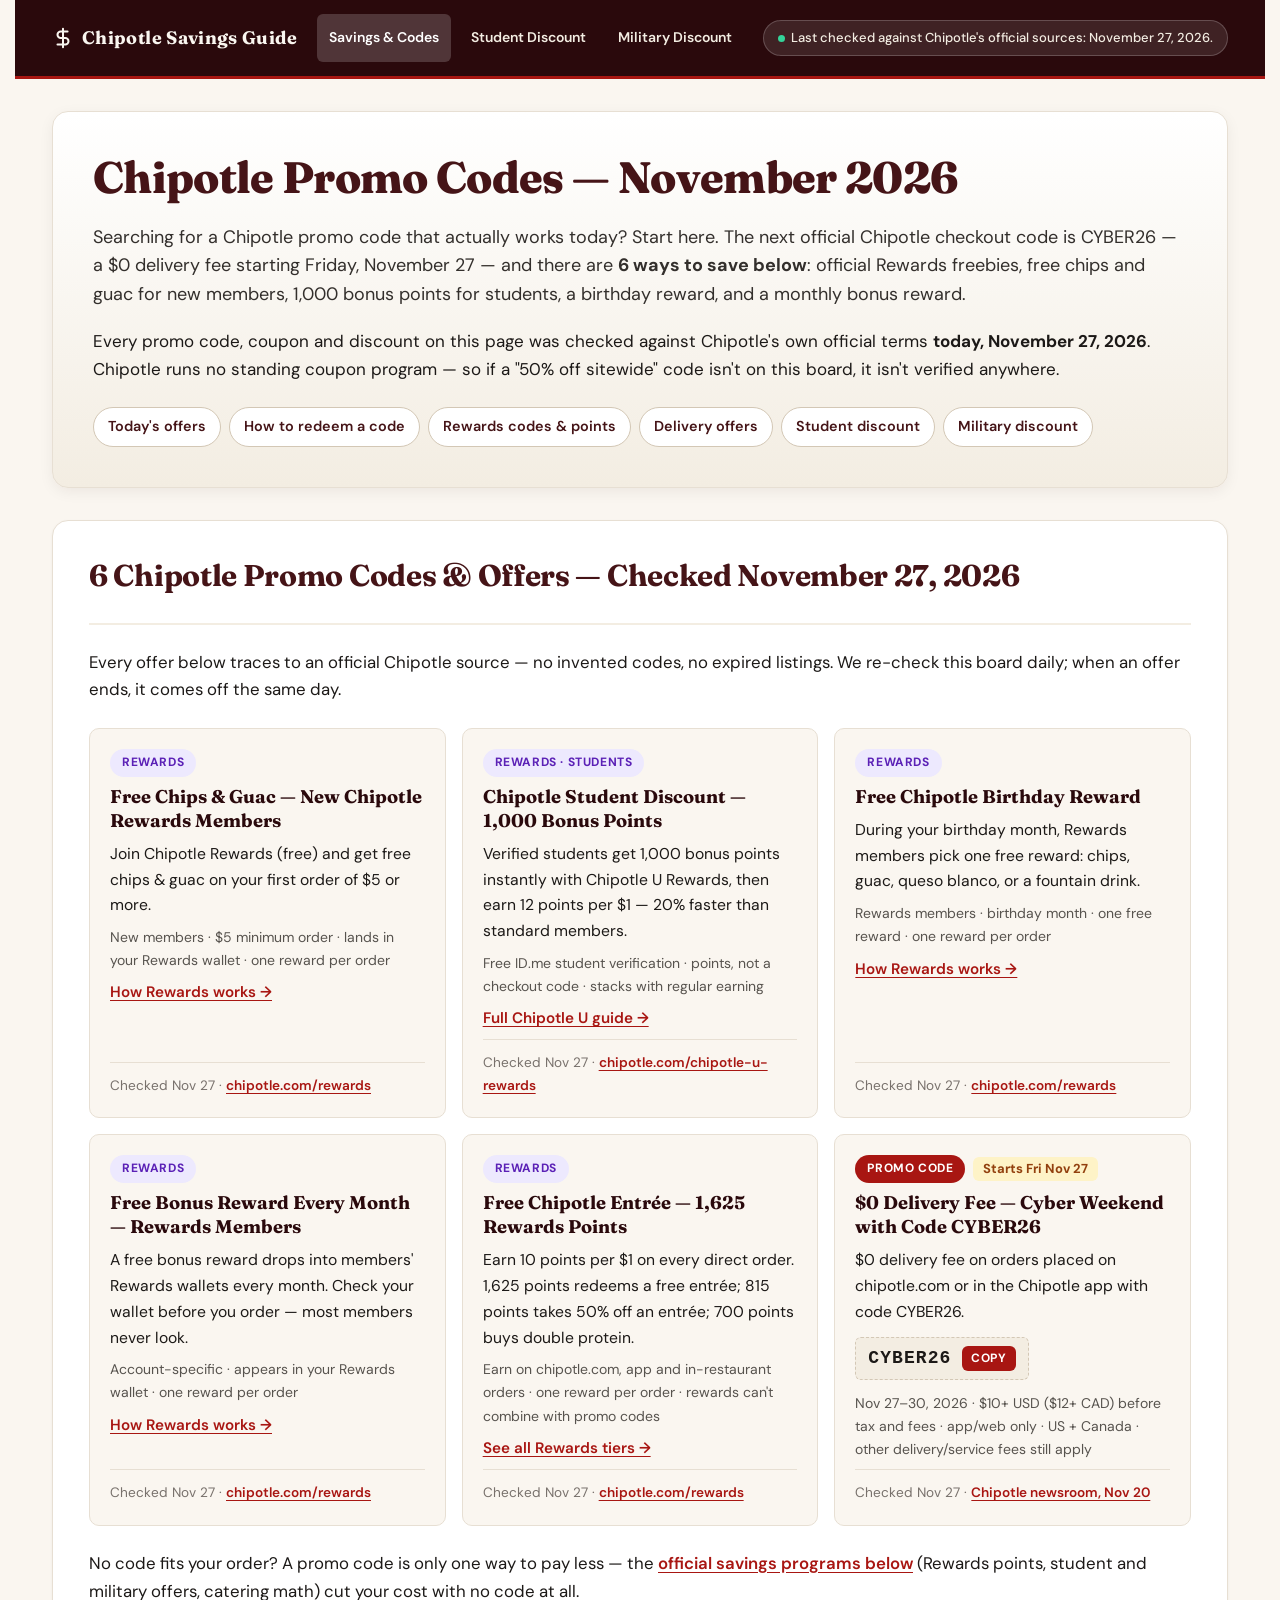
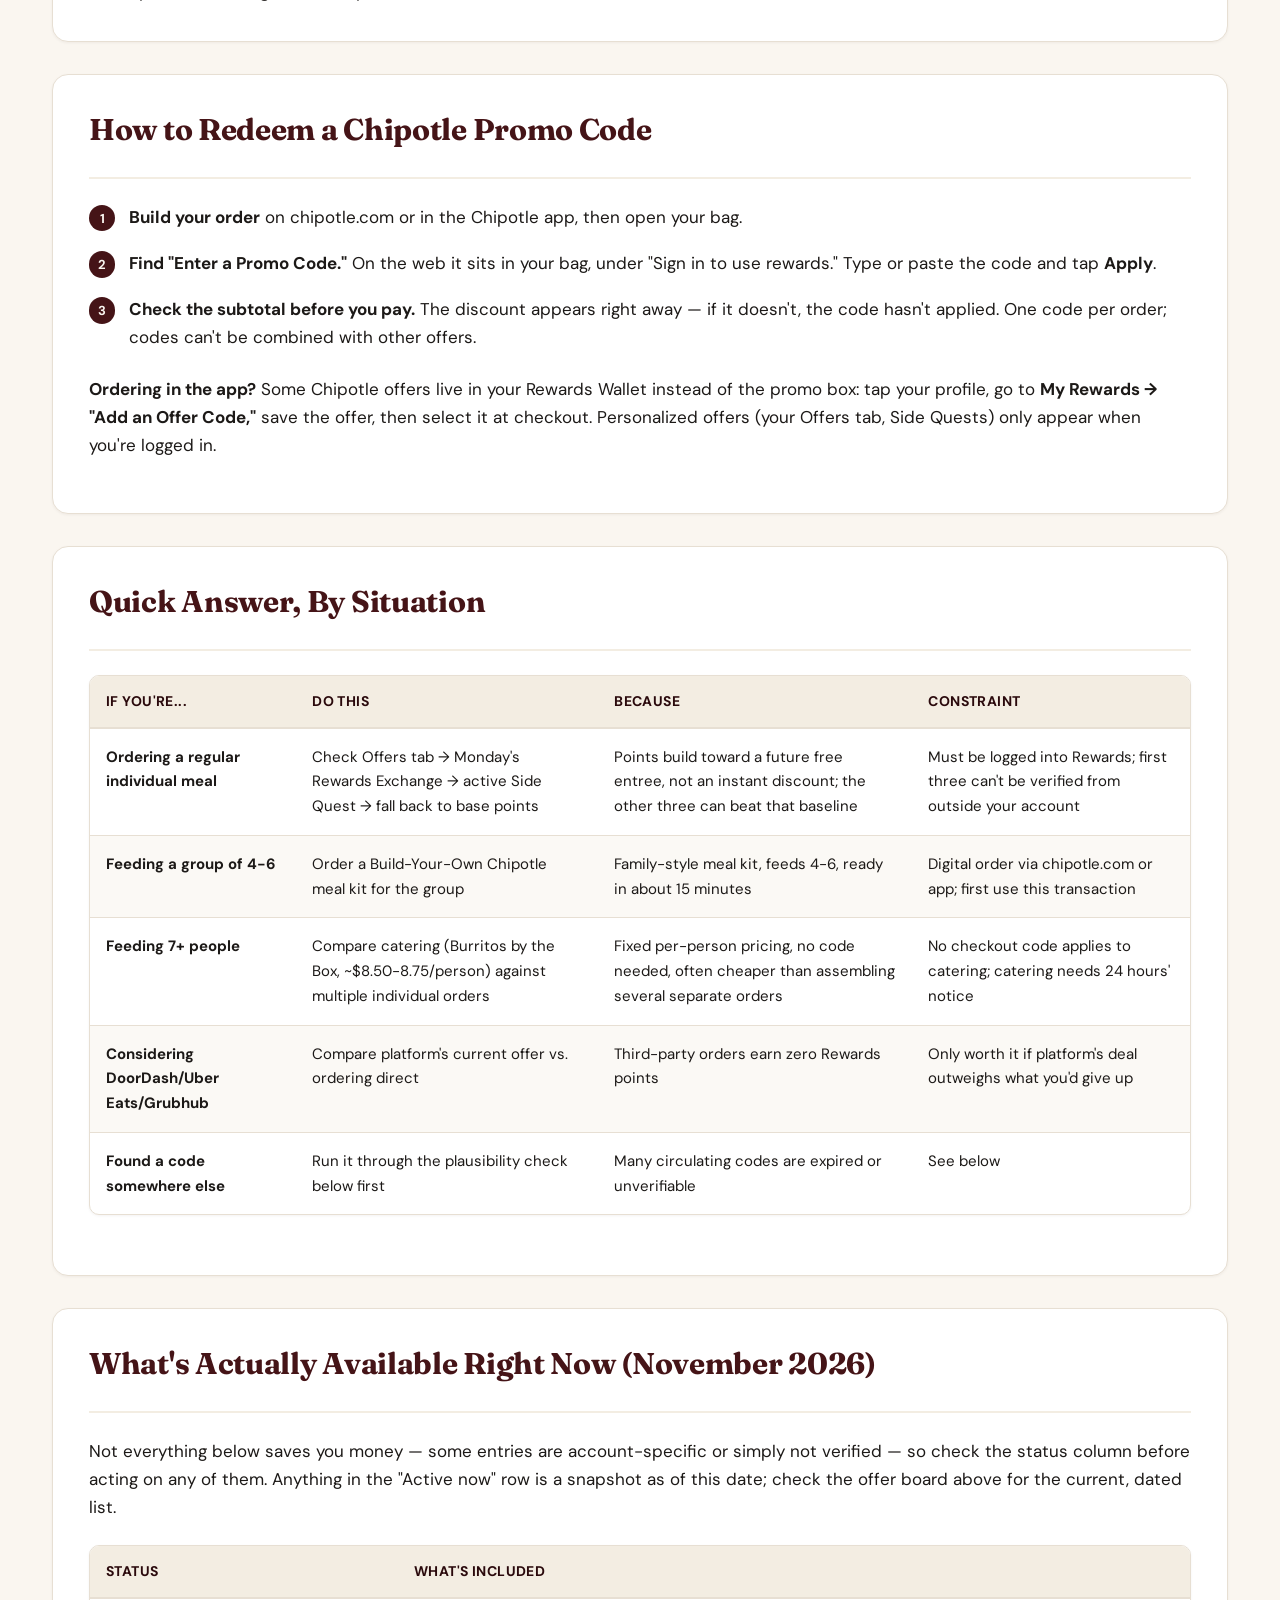
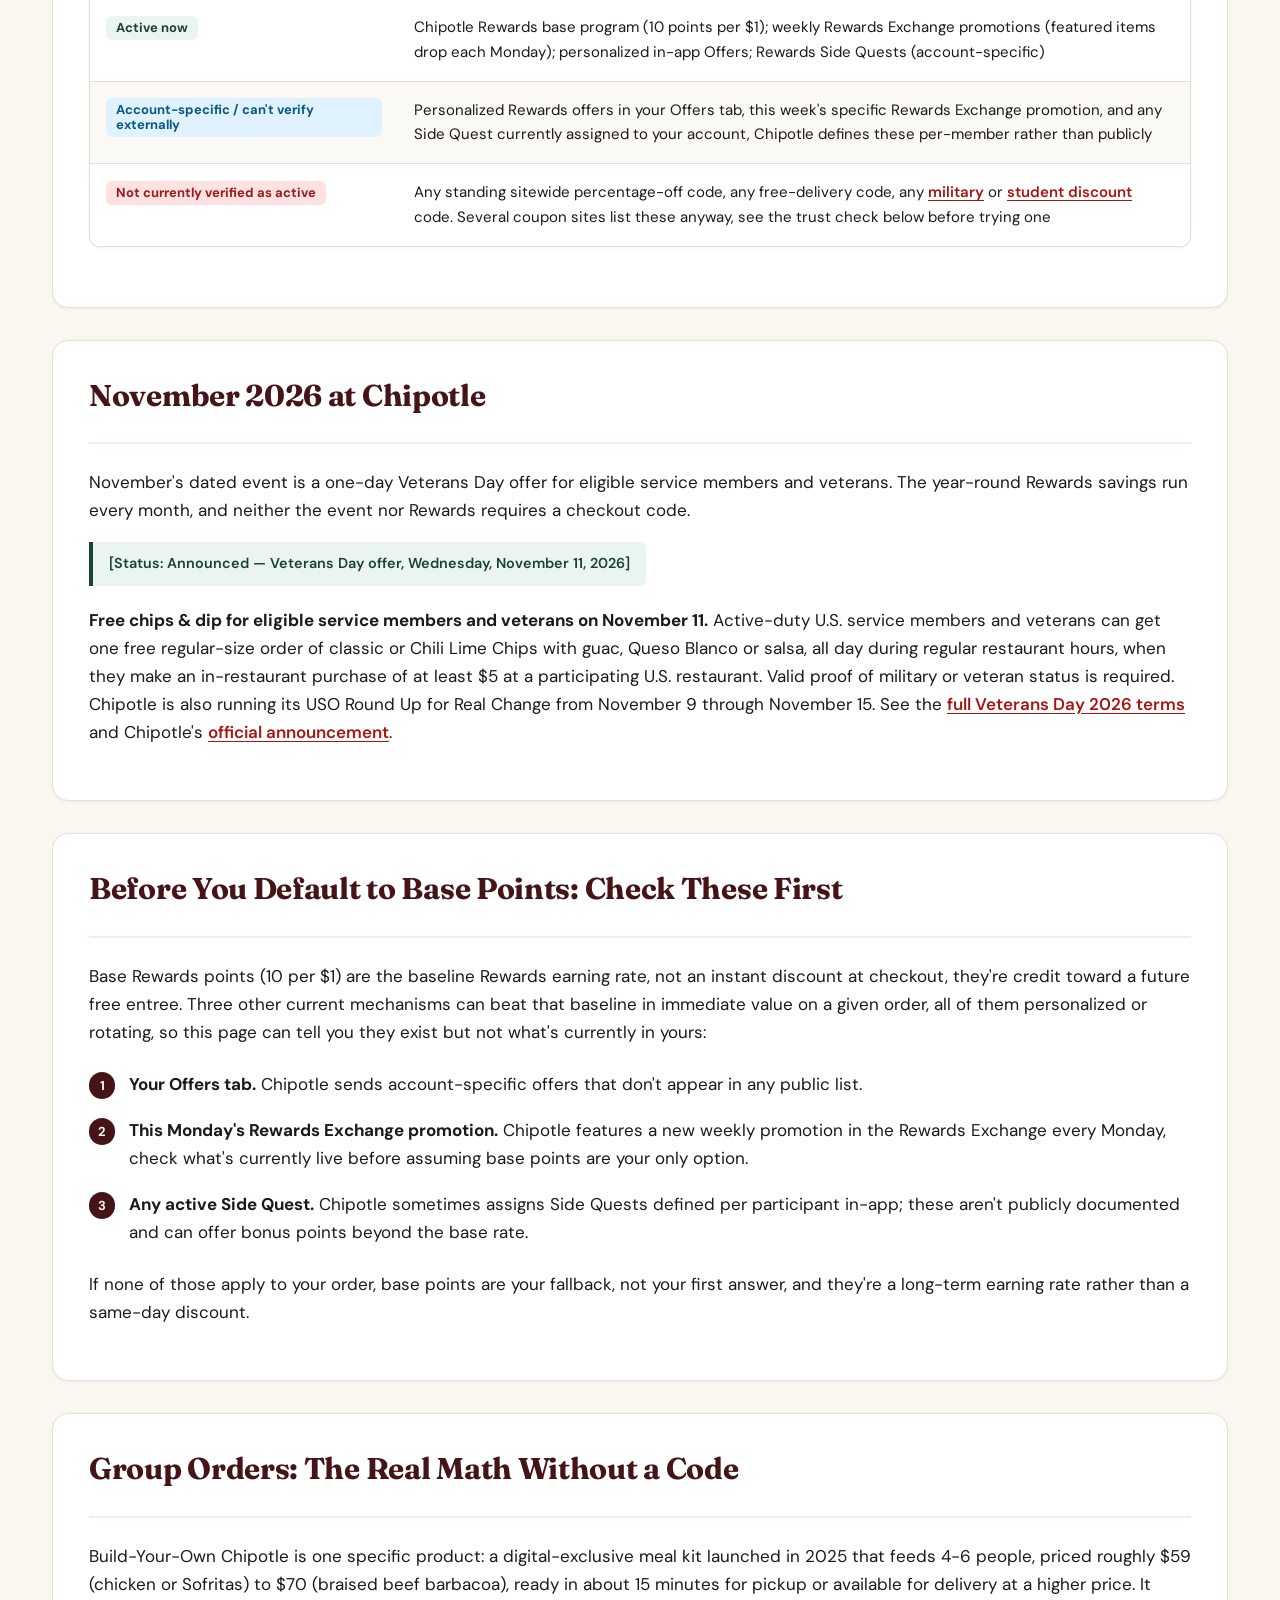
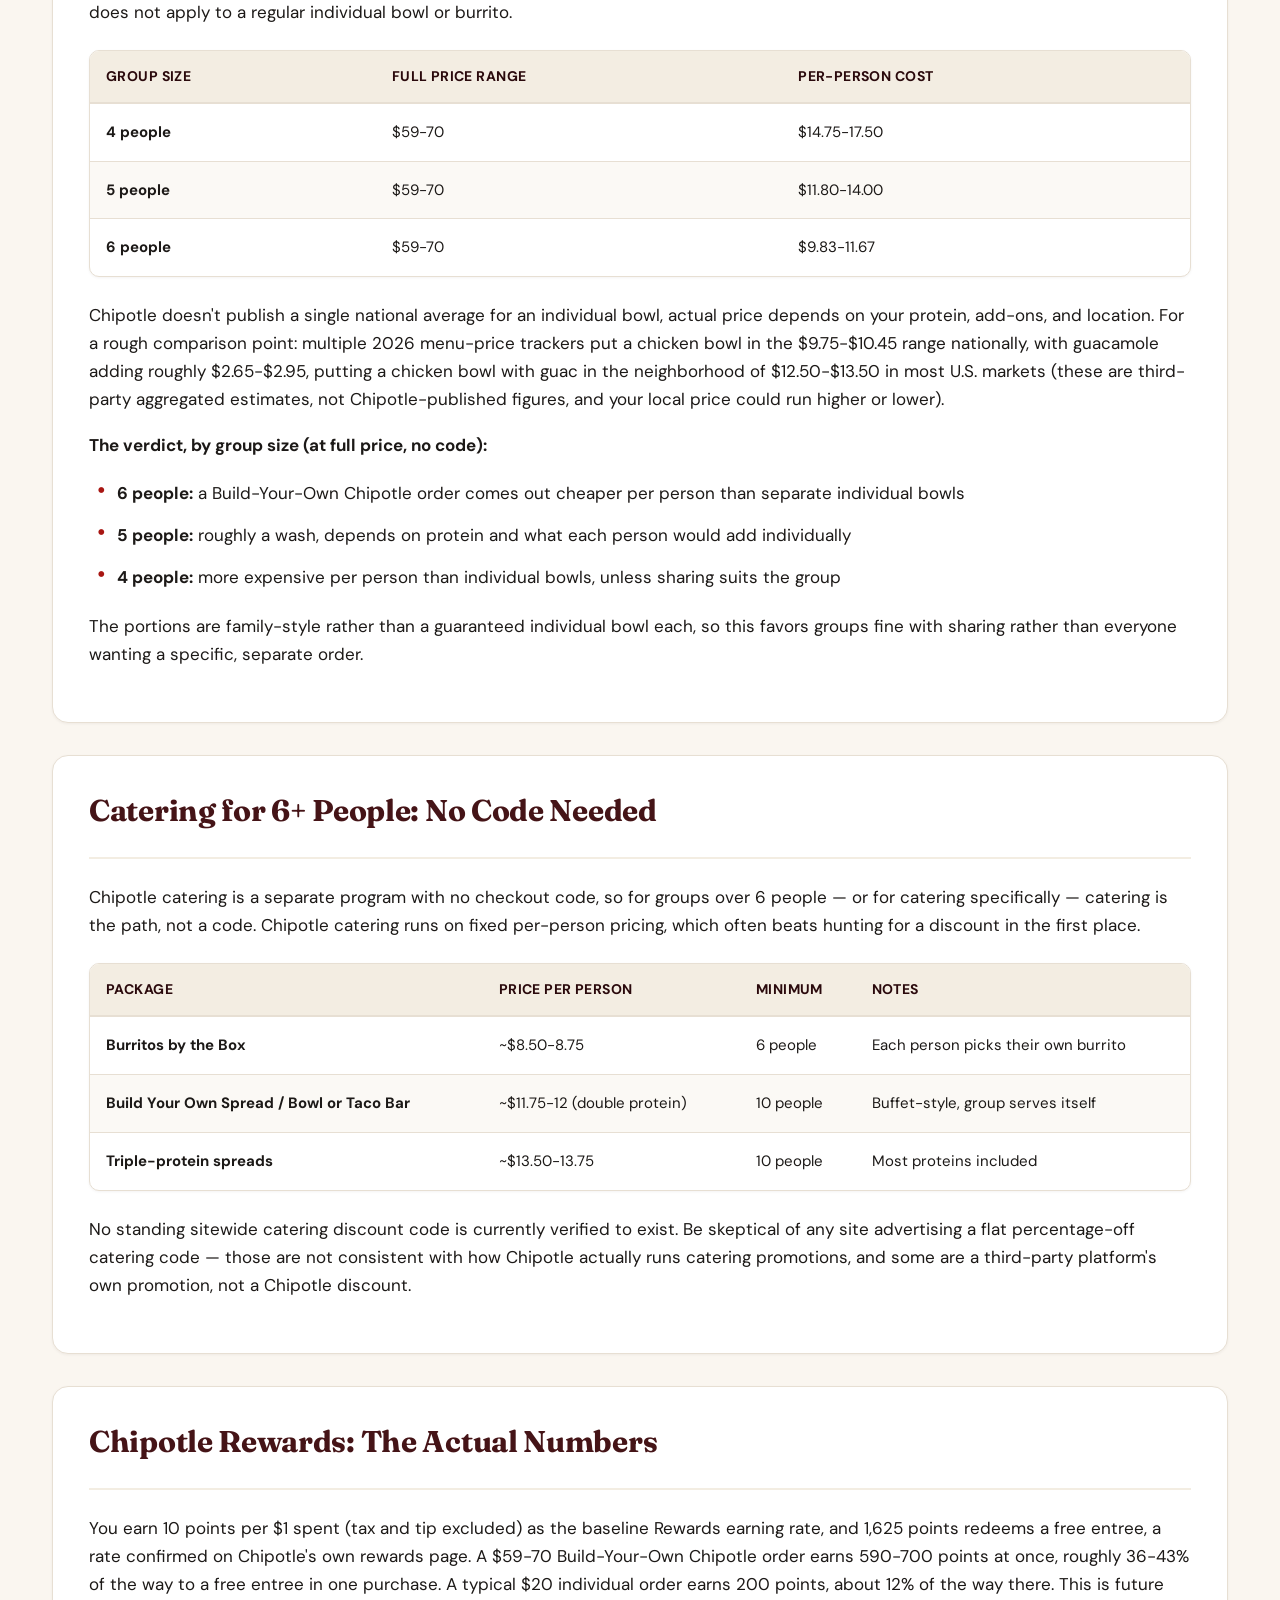
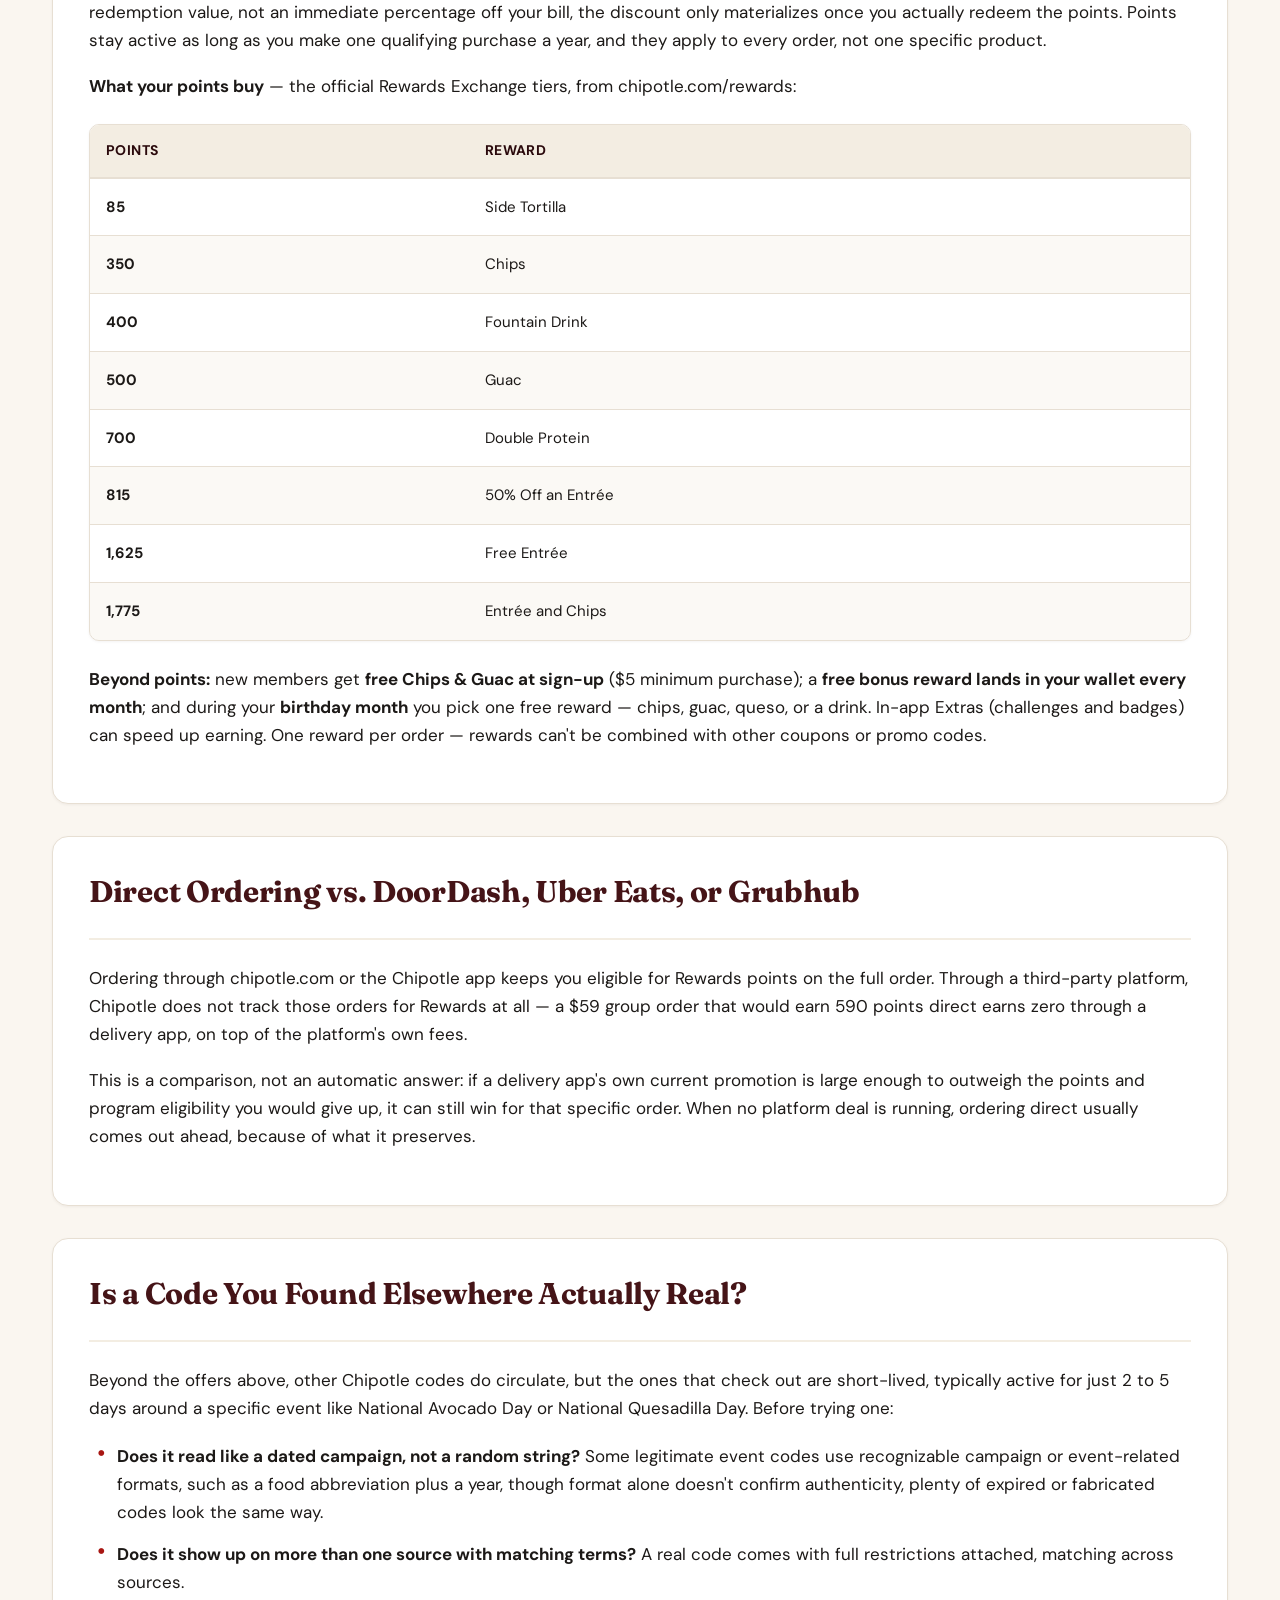
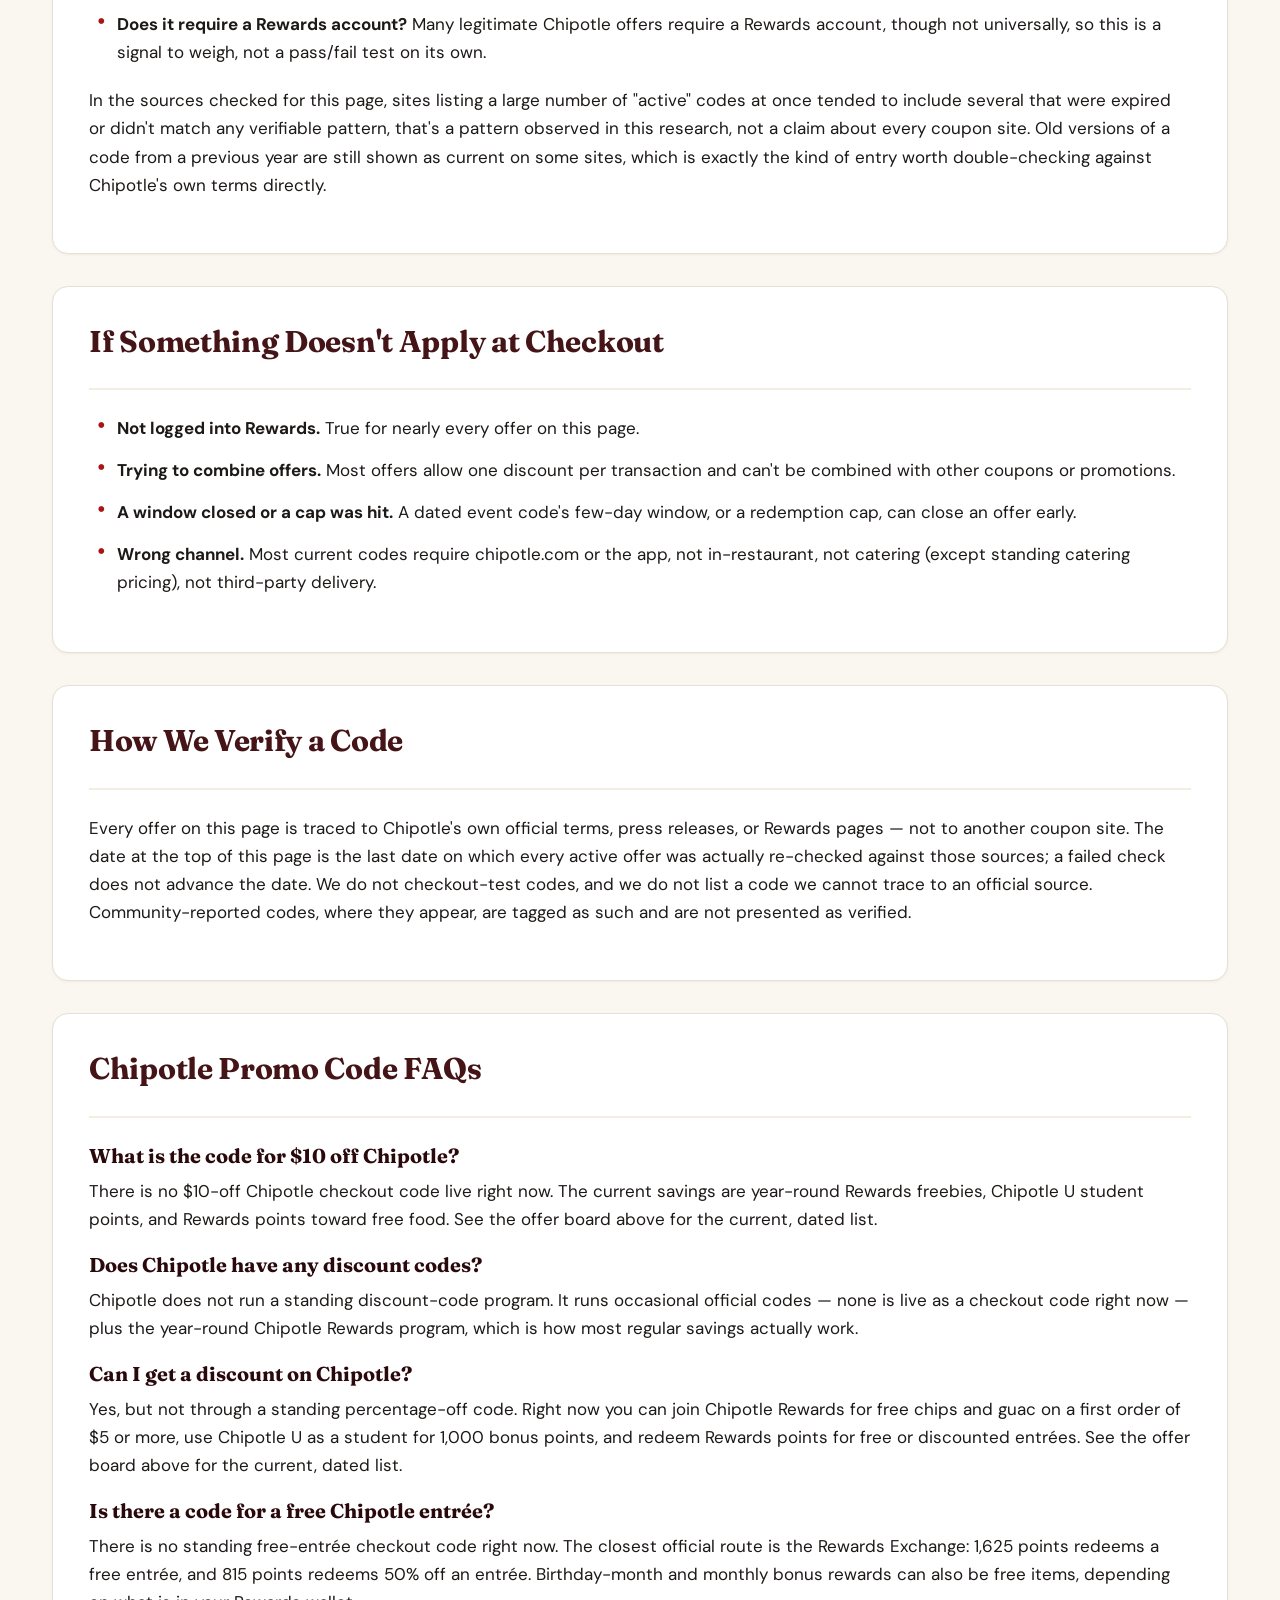
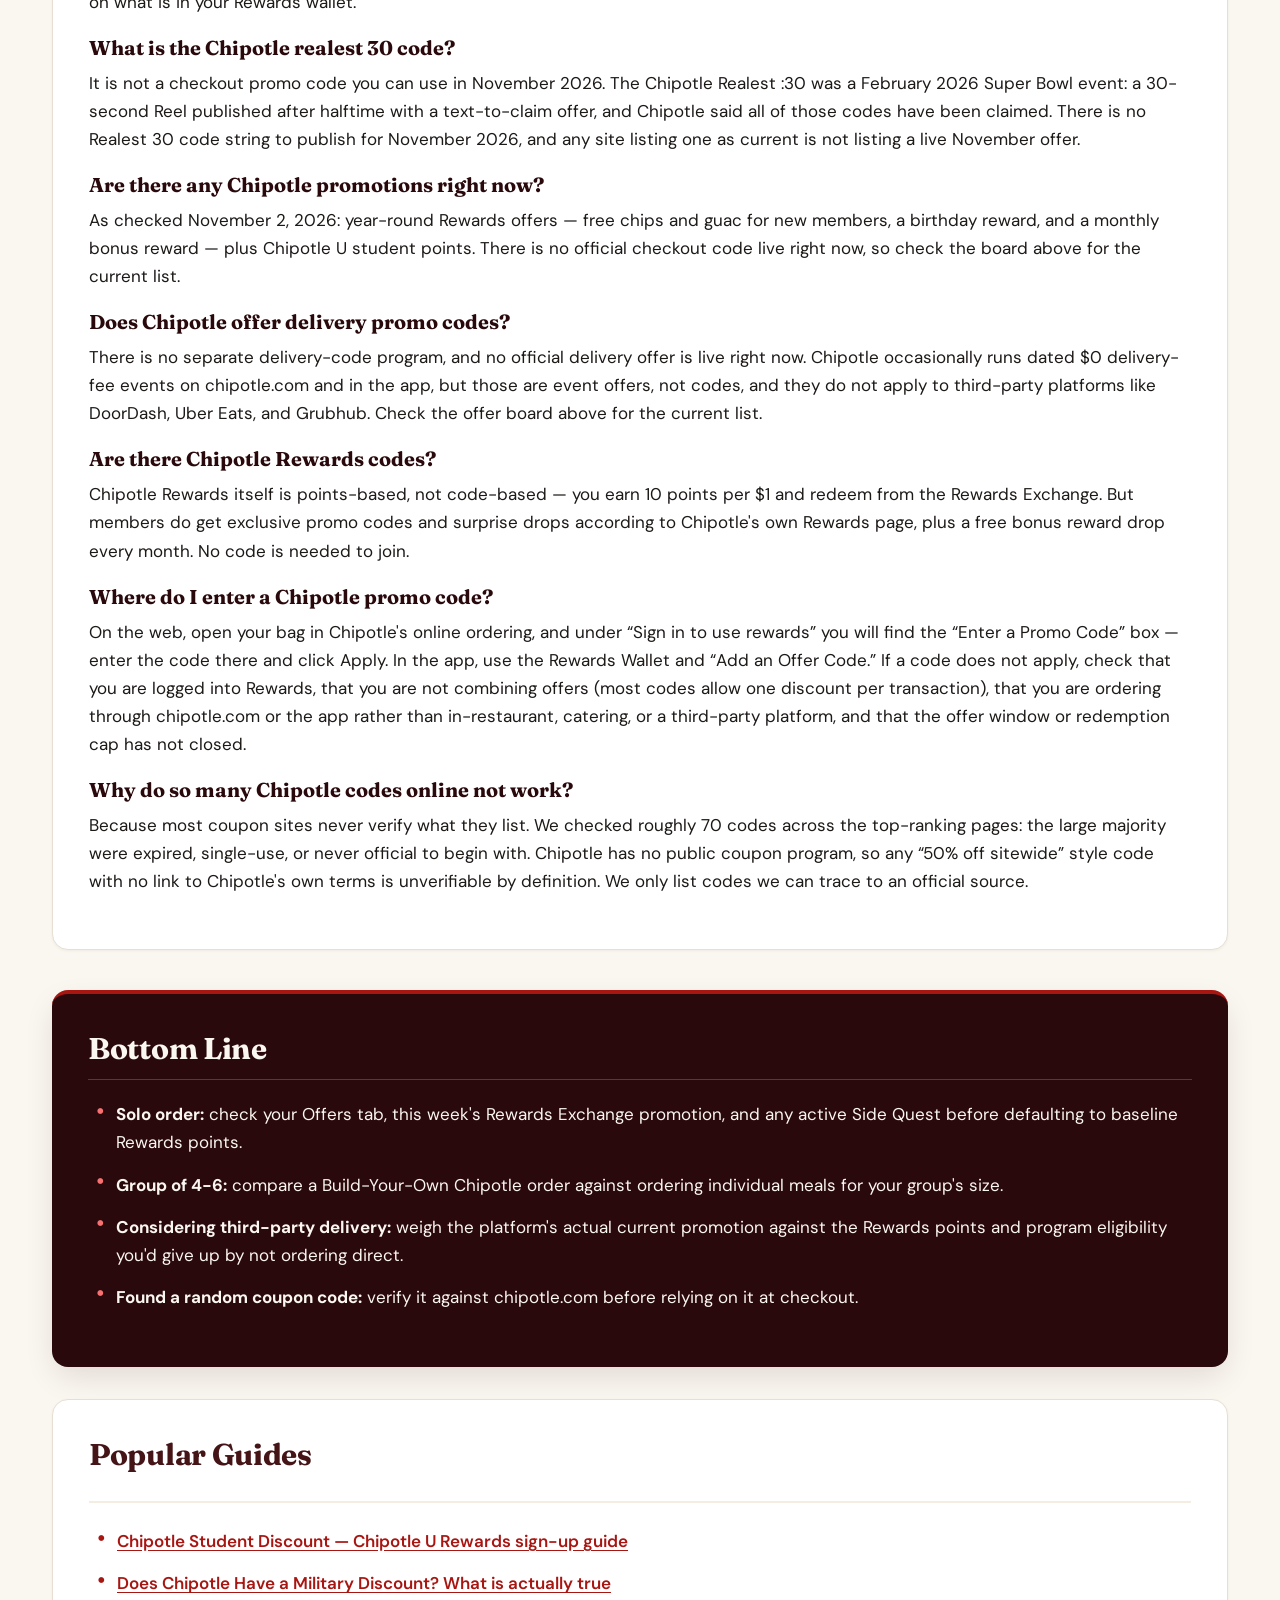
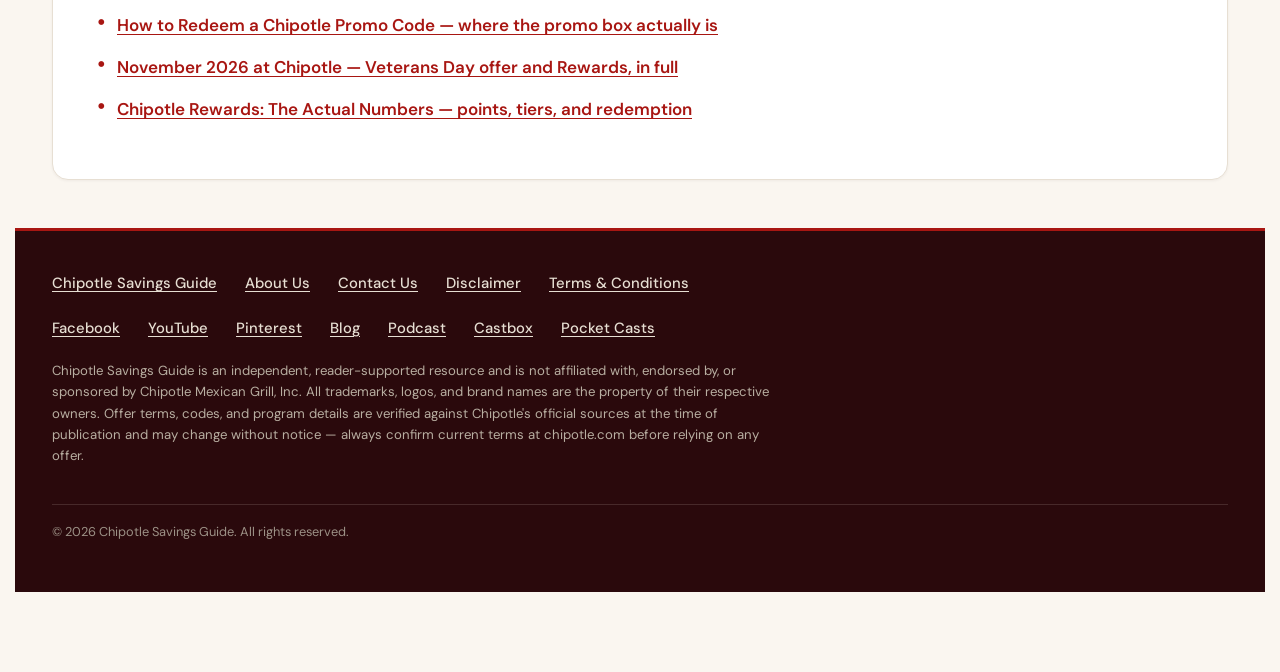
==== commit c9aafafb: "Daily freshness: offers re-verified 2026-11-27" ====
--- a/index.html
+++ b/index.html
@@ -32,7 +32,7 @@
     "name": "Chipotle Promo Codes (November 2026) — Rewards, Student Discount & Ways to Save, Checked Daily",
     "description": "6 Chipotle promo codes & offers for November 2026 — free chips & guac for new Rewards members, 1,000 student bonus points, a birthday reward and more, checked daily against Chipotle's official terms.",
     "url": "https://chipotlecoupons.us/",
-    "dateModified": "2026-11-26",
+    "dateModified": "2026-11-27",
     "isPartOf": {
       "@type": "WebSite",
       "name": "Chipotle Savings Guide",
@@ -138,7 +138,7 @@
       </div>
       <div class="verification-badge">
         <span class="dot"></span>
-        <span><!-- BADGE:START -->Last checked against Chipotle's official sources: November 26, 2026.<!-- BADGE:END --></span>
+        <span><!-- BADGE:START -->Last checked against Chipotle's official sources: November 27, 2026.<!-- BADGE:END --></span>
       </div>
     </div>
   </header>
@@ -150,7 +150,7 @@
 
       <p class="lead">Searching for a Chipotle promo code that actually works today? Start here. The next official Chipotle checkout code is CYBER26 — a $0 delivery fee starting Friday, November 27 — and there are <strong><!-- INTRO-COUNT:START -->6<!-- INTRO-COUNT:END --> ways to save below</strong>: official Rewards freebies, free chips and guac for new members, 1,000 bonus points for students, a birthday reward, and a monthly bonus reward.</p>
 
-      <p>Every promo code, coupon and discount on this page was checked against Chipotle's own official terms <strong>today, <!-- INTRO-DATE:START -->November 26, 2026<!-- INTRO-DATE:END --></strong>. Chipotle runs no standing coupon program — so if a "50% off sitewide" code isn't on this board, it isn't verified anywhere.</p>
+      <p>Every promo code, coupon and discount on this page was checked against Chipotle's own official terms <strong>today, <!-- INTRO-DATE:START -->November 27, 2026<!-- INTRO-DATE:END --></strong>. Chipotle runs no standing coupon program — so if a "50% off sitewide" code isn't on this board, it isn't verified anywhere.</p>
 
       <nav class="quick-jump" aria-label="Jump to savings">
         <a href="#offers">Today's offers</a>
@@ -164,7 +164,7 @@
 
     <section class="content-section offers-section" id="offers" aria-labelledby="offers-heading">
       <div class="section-header-wrap">
-        <h2 id="offers-heading"><!-- BOARD-H2:START -->6 Chipotle Promo Codes &amp; Offers — Checked November 26, 2026<!-- BOARD-H2:END --></h2>
+        <h2 id="offers-heading"><!-- BOARD-H2:START -->6 Chipotle Promo Codes &amp; Offers — Checked November 27, 2026<!-- BOARD-H2:END --></h2>
       </div>
 
       <p class="section-lede">Every offer below traces to an official Chipotle source — no invented codes, no expired listings. We re-check this board daily; when an offer ends, it comes off the same day.</p>
@@ -177,7 +177,7 @@
         <p class="offer-benefit">Join Chipotle Rewards (free) and get free chips &amp; guac on your first order of $5 or more.</p>
         <p class="offer-terms">New members · $5 minimum order · lands in your Rewards wallet · one reward per order</p>
         <p class="offer-cta"><a href="#rewards-heading">How Rewards works &rarr;</a></p>
-        <p class="offer-footer">Checked Nov 26 · <a href="https://www.chipotle.com/rewards" target="_blank" rel="noopener">chipotle.com/rewards</a></p>
+        <p class="offer-footer">Checked Nov 27 · <a href="https://www.chipotle.com/rewards" target="_blank" rel="noopener">chipotle.com/rewards</a></p>
         </article>
         <article class="offer-card">
         <div class="offer-card-top"><span class="offer-tag tag-program">Rewards · Students</span></div>
@@ -185,7 +185,7 @@
         <p class="offer-benefit">Verified students get 1,000 bonus points instantly with Chipotle U Rewards, then earn 12 points per $1 — 20% faster than standard members.</p>
         <p class="offer-terms">Free ID.me student verification · points, not a checkout code · stacks with regular earning</p>
         <p class="offer-cta"><a href="student-discount/">Full Chipotle U guide &rarr;</a></p>
-        <p class="offer-footer">Checked Nov 26 · <a href="https://www.chipotle.com/chipotle-u-rewards" target="_blank" rel="noopener">chipotle.com/chipotle-u-rewards</a></p>
+        <p class="offer-footer">Checked Nov 27 · <a href="https://www.chipotle.com/chipotle-u-rewards" target="_blank" rel="noopener">chipotle.com/chipotle-u-rewards</a></p>
         </article>
         <article class="offer-card">
         <div class="offer-card-top"><span class="offer-tag tag-program">Rewards</span></div>
@@ -193,7 +193,7 @@
         <p class="offer-benefit">During your birthday month, Rewards members pick one free reward: chips, guac, queso blanco, or a fountain drink.</p>
         <p class="offer-terms">Rewards members · birthday month · one free reward · one reward per order</p>
         <p class="offer-cta"><a href="#rewards-heading">How Rewards works &rarr;</a></p>
-        <p class="offer-footer">Checked Nov 26 · <a href="https://www.chipotle.com/rewards" target="_blank" rel="noopener">chipotle.com/rewards</a></p>
+        <p class="offer-footer">Checked Nov 27 · <a href="https://www.chipotle.com/rewards" target="_blank" rel="noopener">chipotle.com/rewards</a></p>
         </article>
         <article class="offer-card">
         <div class="offer-card-top"><span class="offer-tag tag-program">Rewards</span></div>
@@ -201,7 +201,7 @@
         <p class="offer-benefit">A free bonus reward drops into members' Rewards wallets every month. Check your wallet before you order — most members never look.</p>
         <p class="offer-terms">Account-specific · appears in your Rewards wallet · one reward per order</p>
         <p class="offer-cta"><a href="#rewards-heading">How Rewards works &rarr;</a></p>
-        <p class="offer-footer">Checked Nov 26 · <a href="https://www.chipotle.com/rewards" target="_blank" rel="noopener">chipotle.com/rewards</a></p>
+        <p class="offer-footer">Checked Nov 27 · <a href="https://www.chipotle.com/rewards" target="_blank" rel="noopener">chipotle.com/rewards</a></p>
         </article>
         <article class="offer-card">
         <div class="offer-card-top"><span class="offer-tag tag-program">Rewards</span></div>
@@ -209,7 +209,7 @@
         <p class="offer-benefit">Earn 10 points per $1 on every direct order. 1,625 points redeems a free entrée; 815 points takes 50% off an entrée; 700 points buys double protein.</p>
         <p class="offer-terms">Earn on chipotle.com, app and in-restaurant orders · one reward per order · rewards can't combine with promo codes</p>
         <p class="offer-cta"><a href="#rewards-heading">See all Rewards tiers &rarr;</a></p>
-        <p class="offer-footer">Checked Nov 26 · <a href="https://www.chipotle.com/rewards" target="_blank" rel="noopener">chipotle.com/rewards</a></p>
+        <p class="offer-footer">Checked Nov 27 · <a href="https://www.chipotle.com/rewards" target="_blank" rel="noopener">chipotle.com/rewards</a></p>
         </article>
         <article class="offer-card">
         <div class="offer-card-top"><span class="offer-tag tag-code">Promo code</span> <span class="status-badge status-ending">Starts Fri Nov 27</span></div>
@@ -217,7 +217,7 @@
         <p class="offer-benefit">$0 delivery fee on orders placed on chipotle.com or in the Chipotle app with code CYBER26.</p>
         <p class="offer-code"><button class="code-chip" data-copy-code="CYBER26" aria-label="Copy code CYBER26"><span class="code-chip-text">CYBER26</span><span class="code-chip-action">Copy</span></button></p>
         <p class="offer-terms">Nov 27–30, 2026 · $10+ USD ($12+ CAD) before tax and fees · app/web only · US + Canada · other delivery/service fees still apply</p>
-        <p class="offer-footer">Checked Nov 26 · <a href="https://newsroom.chipotle.com/index.php?s=20295&item=122902" target="_blank" rel="noopener">Chipotle newsroom, Nov 20</a></p>
+        <p class="offer-footer">Checked Nov 27 · <a href="https://newsroom.chipotle.com/index.php?s=20295&item=122902" target="_blank" rel="noopener">Chipotle newsroom, Nov 20</a></p>
         </article>
         <!-- OFFERS:END -->
       </div>
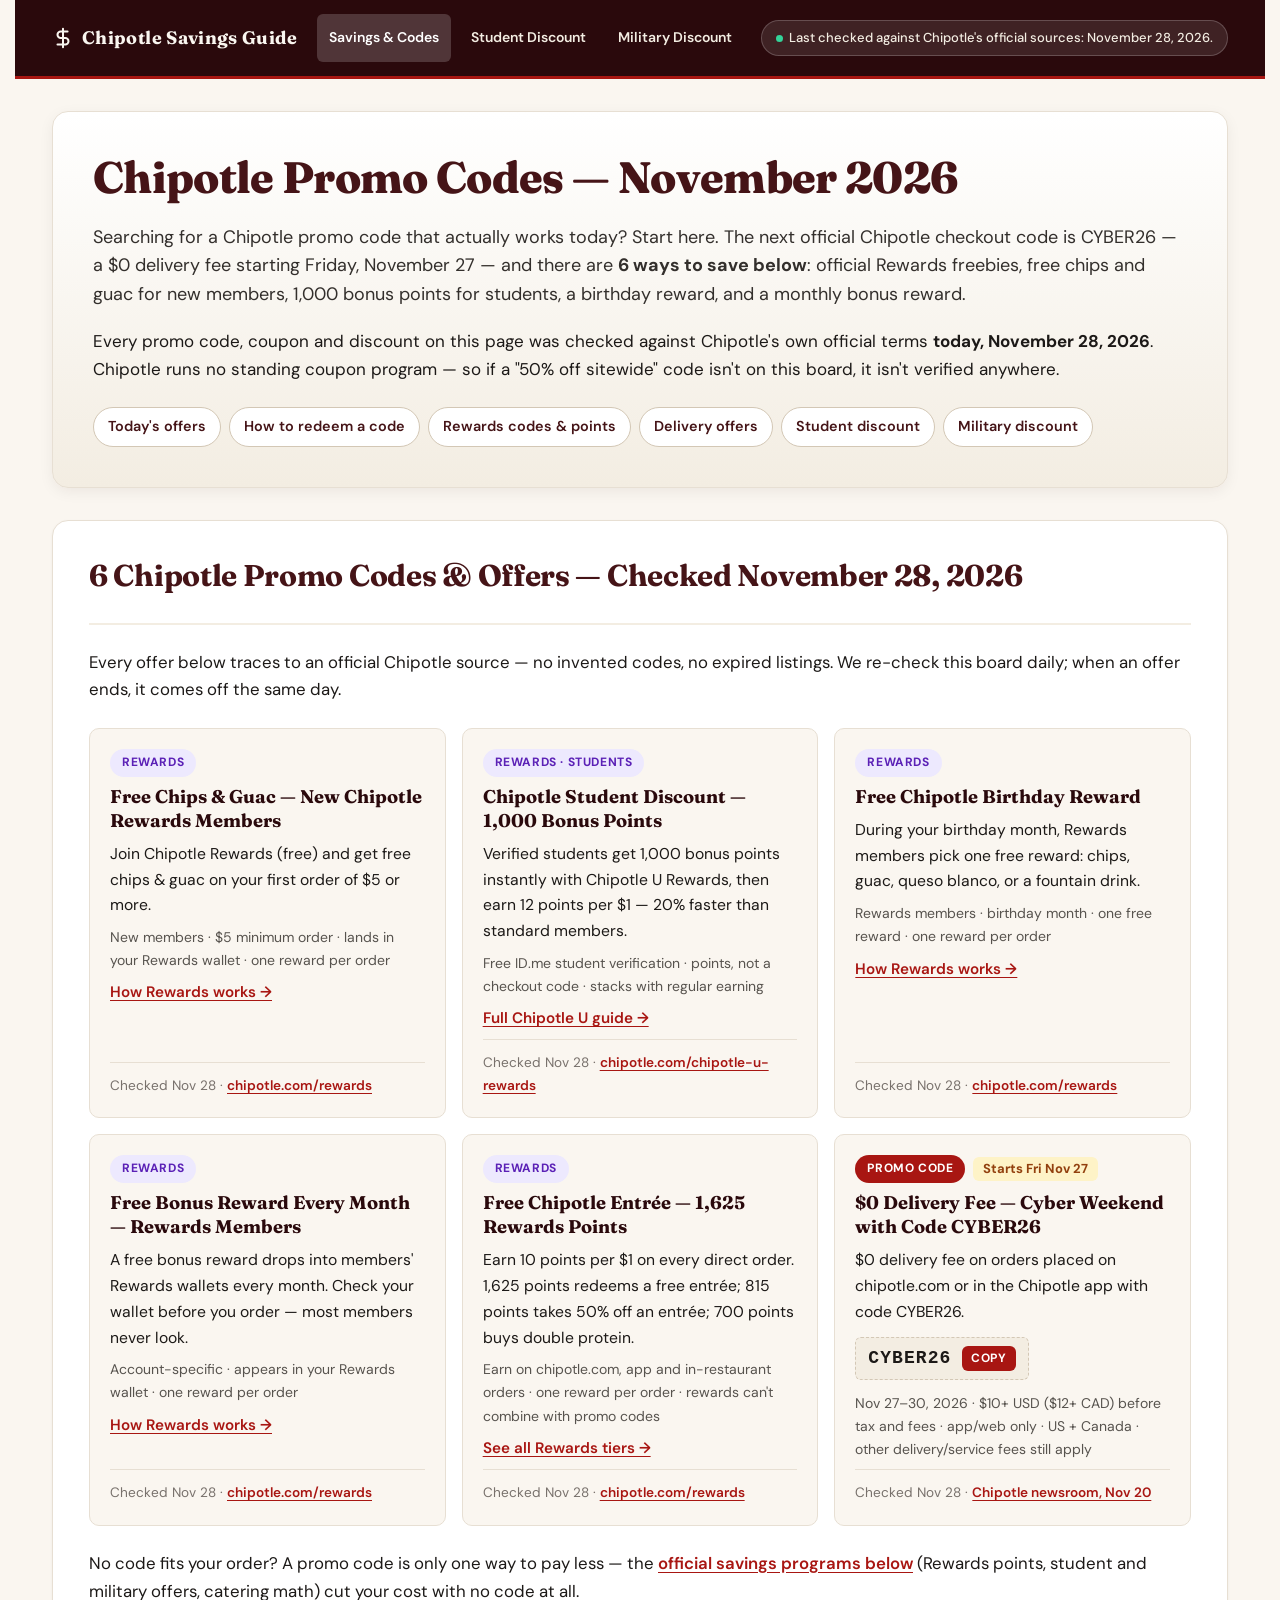
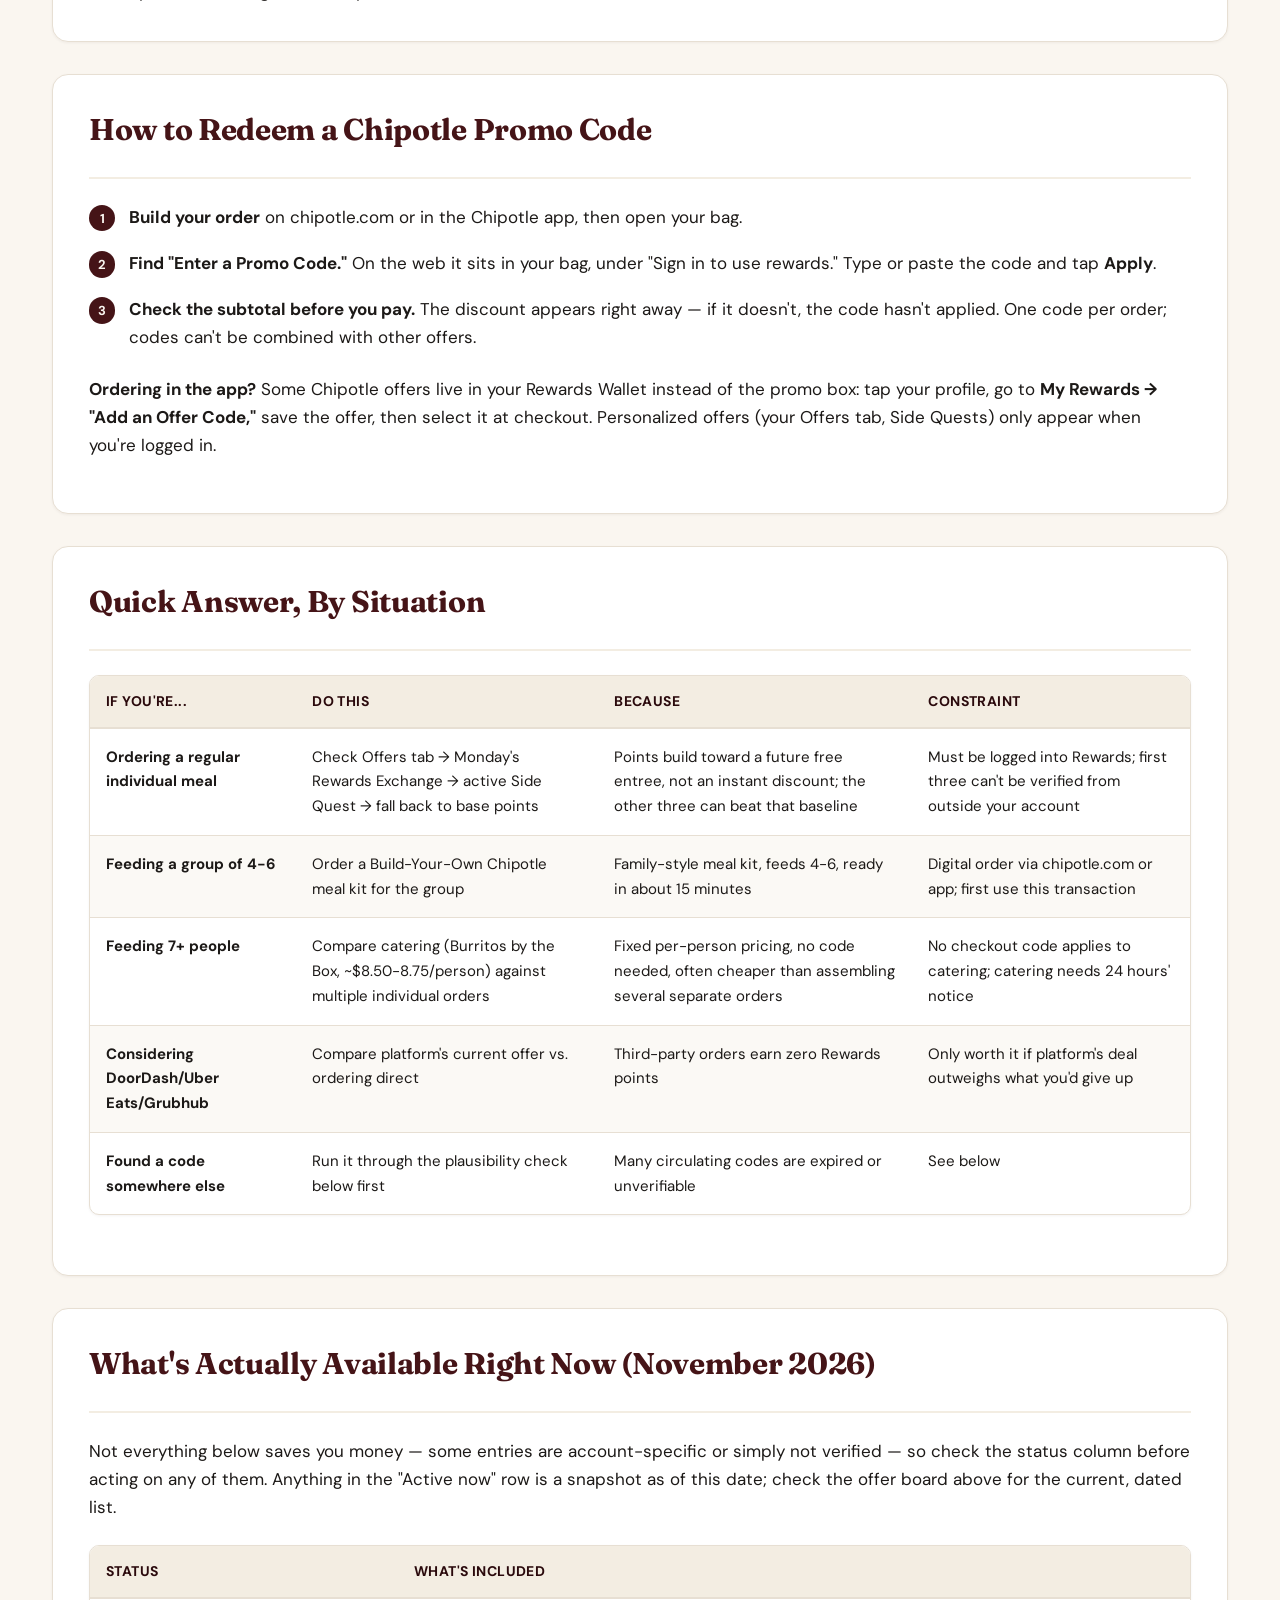
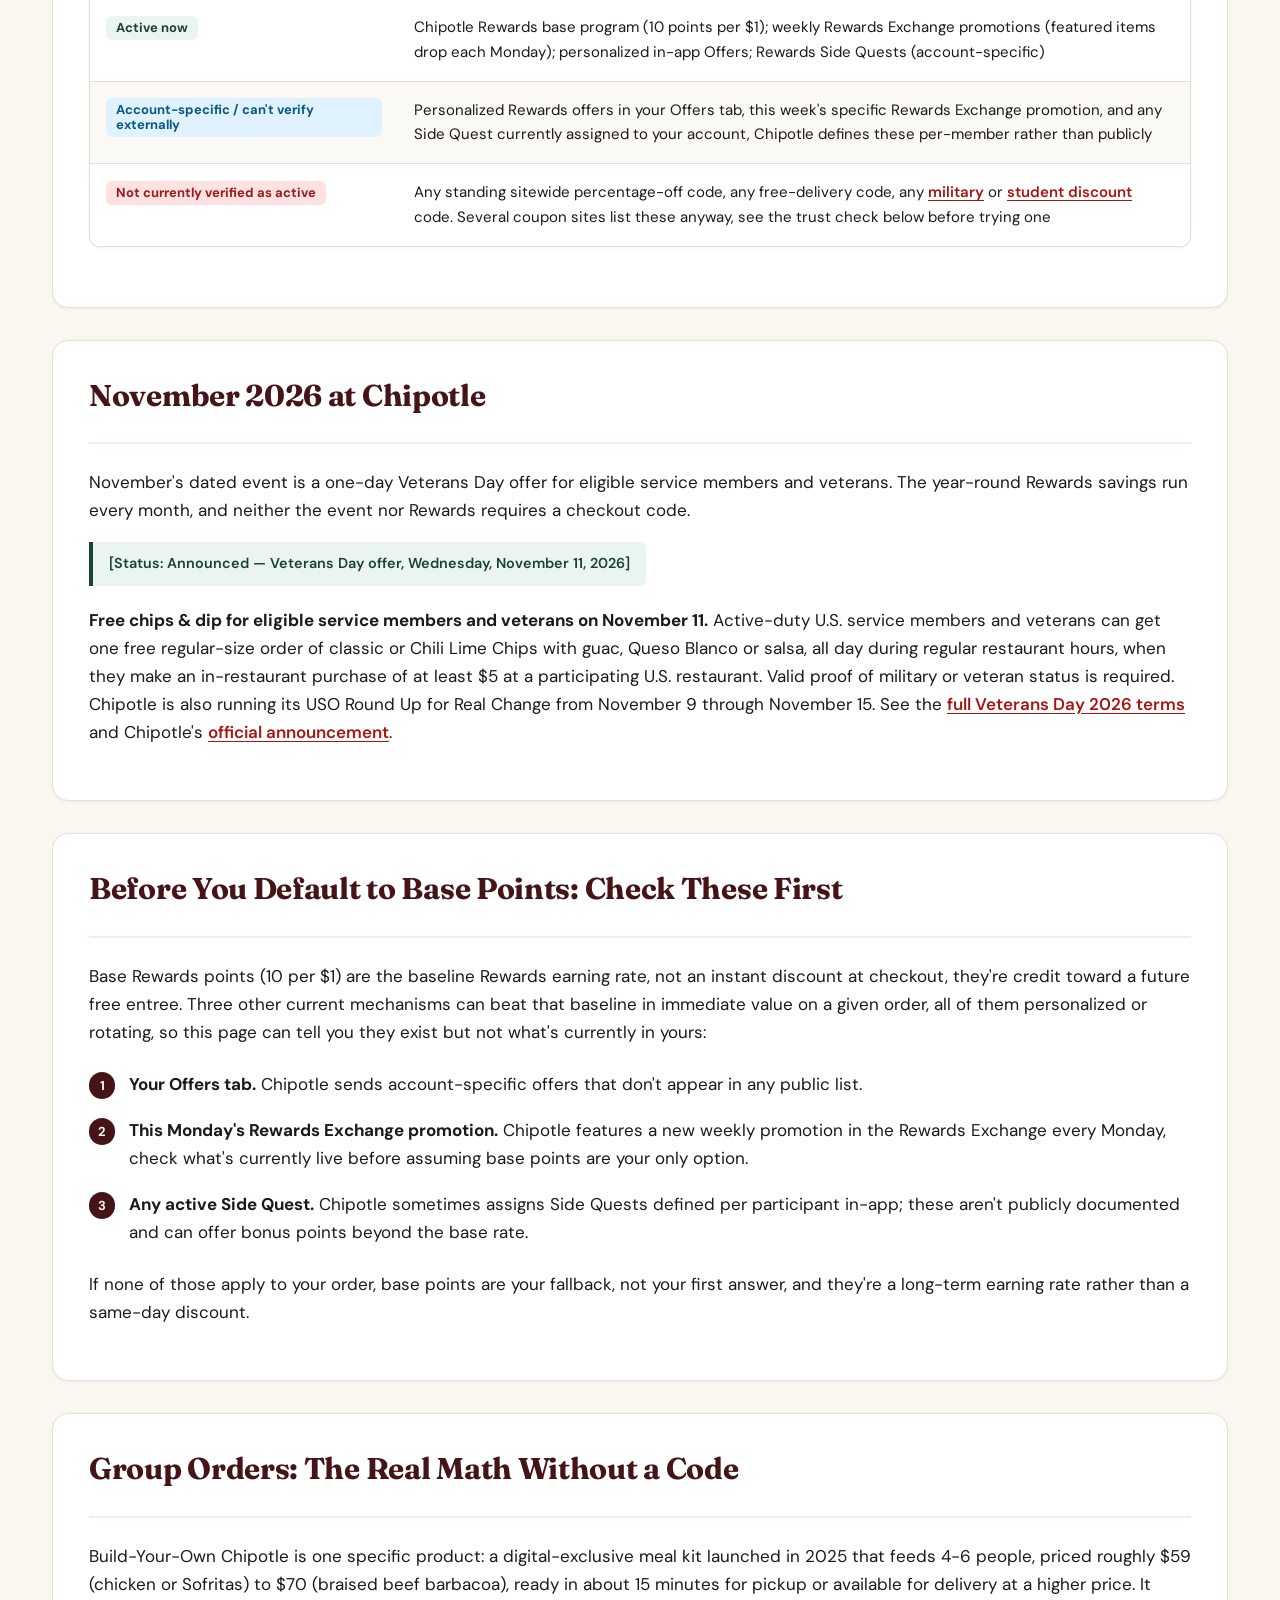
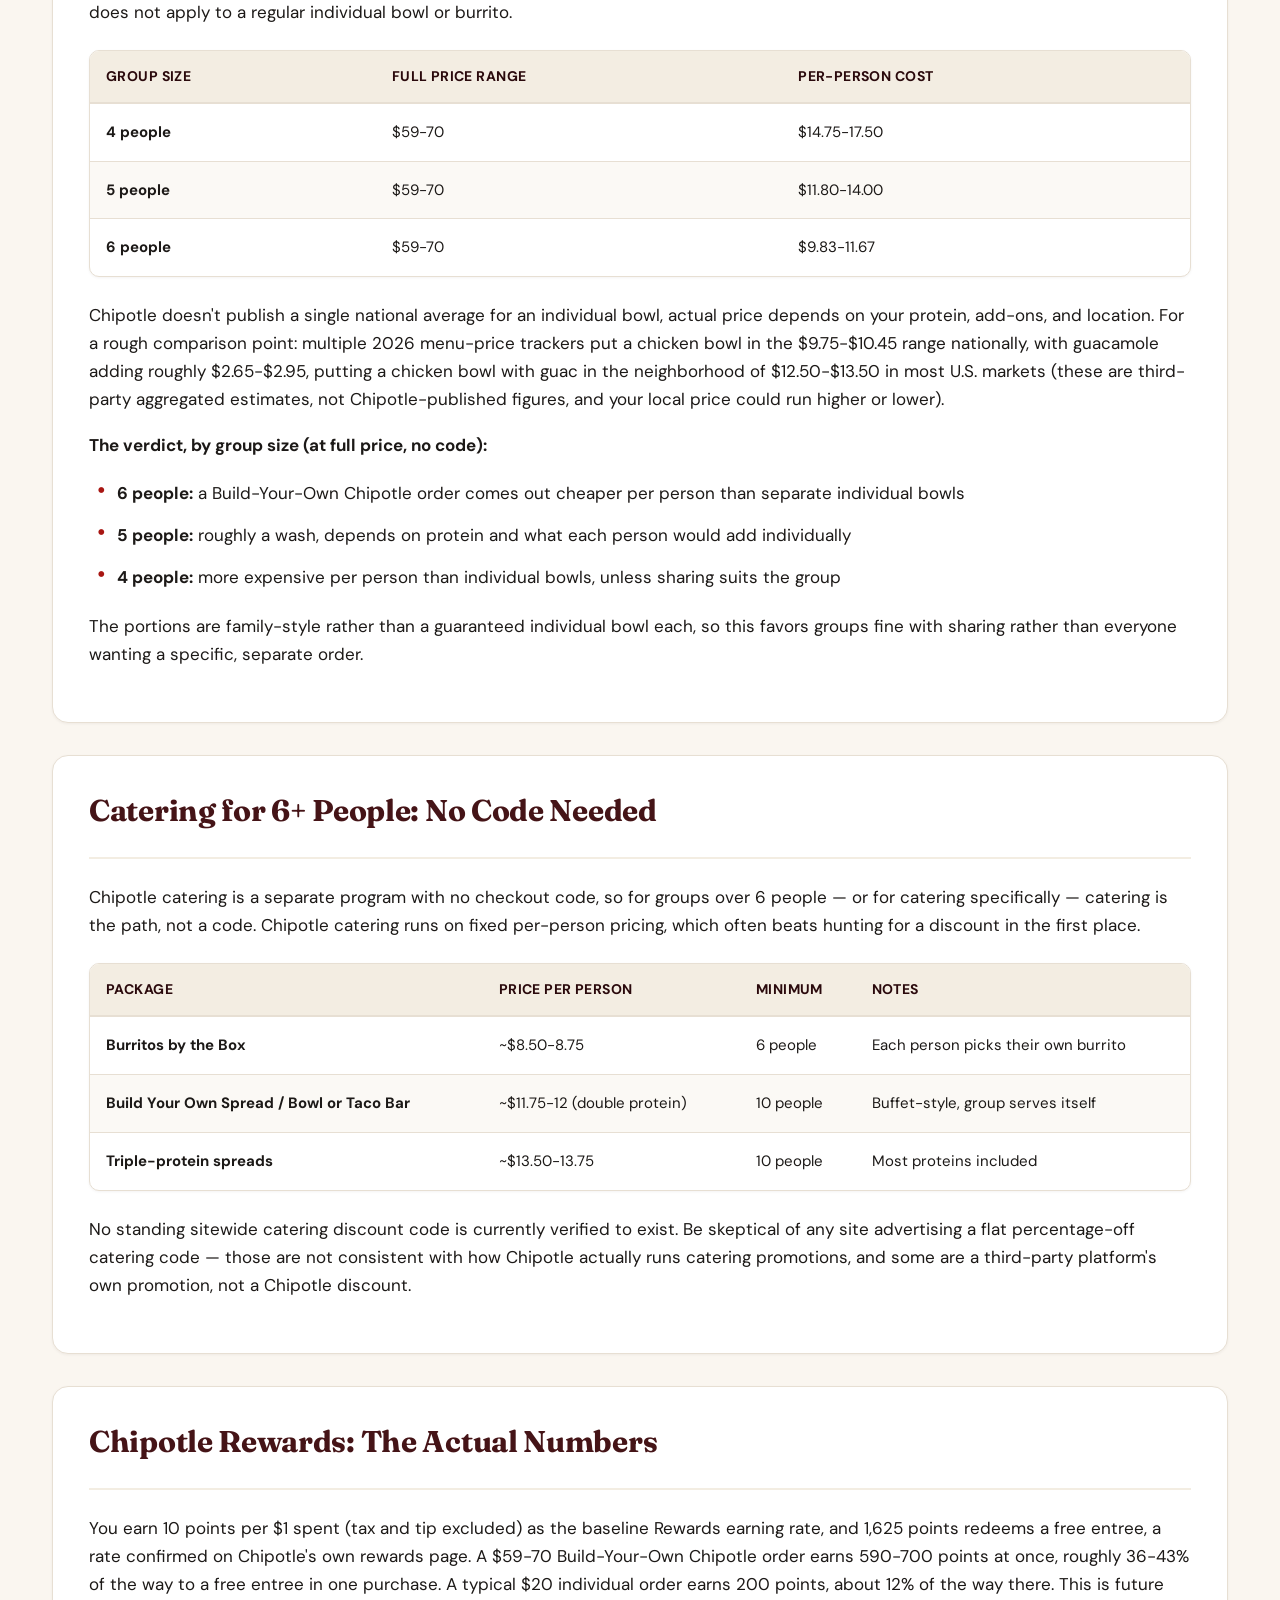
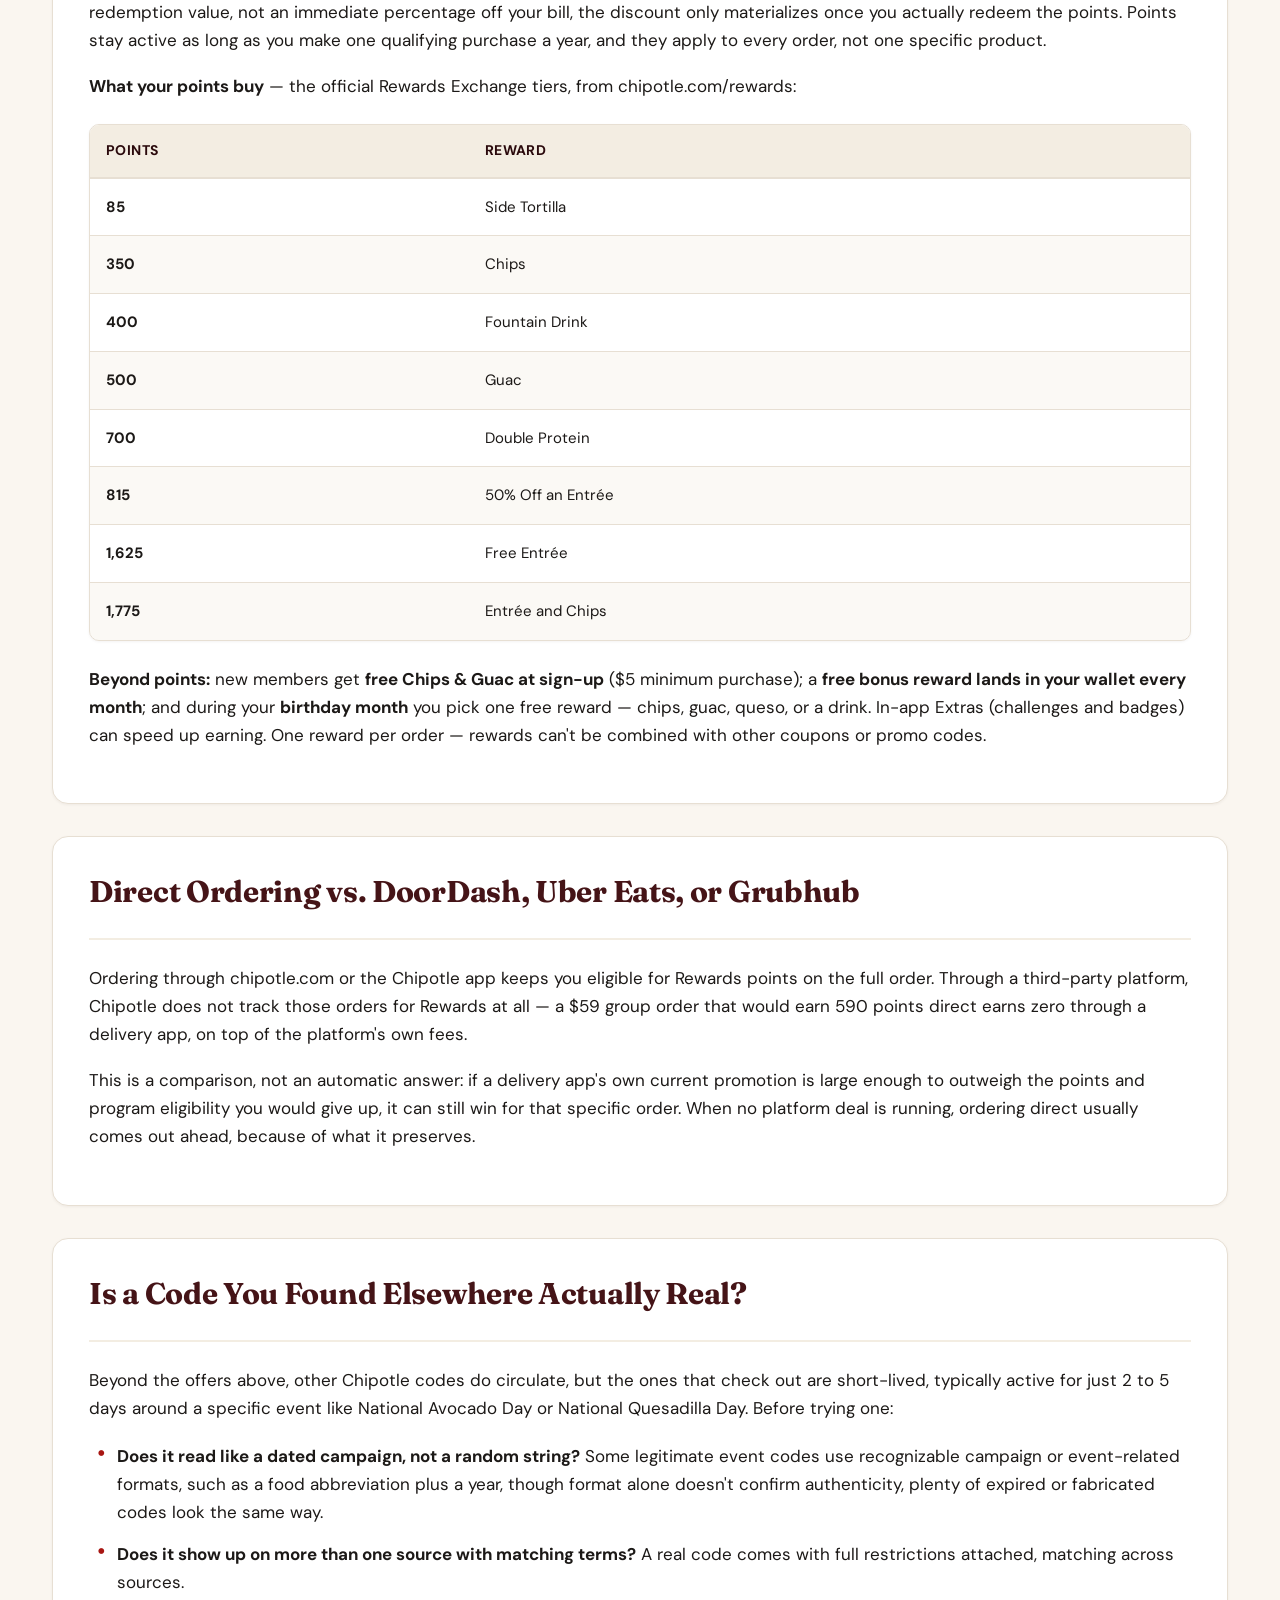
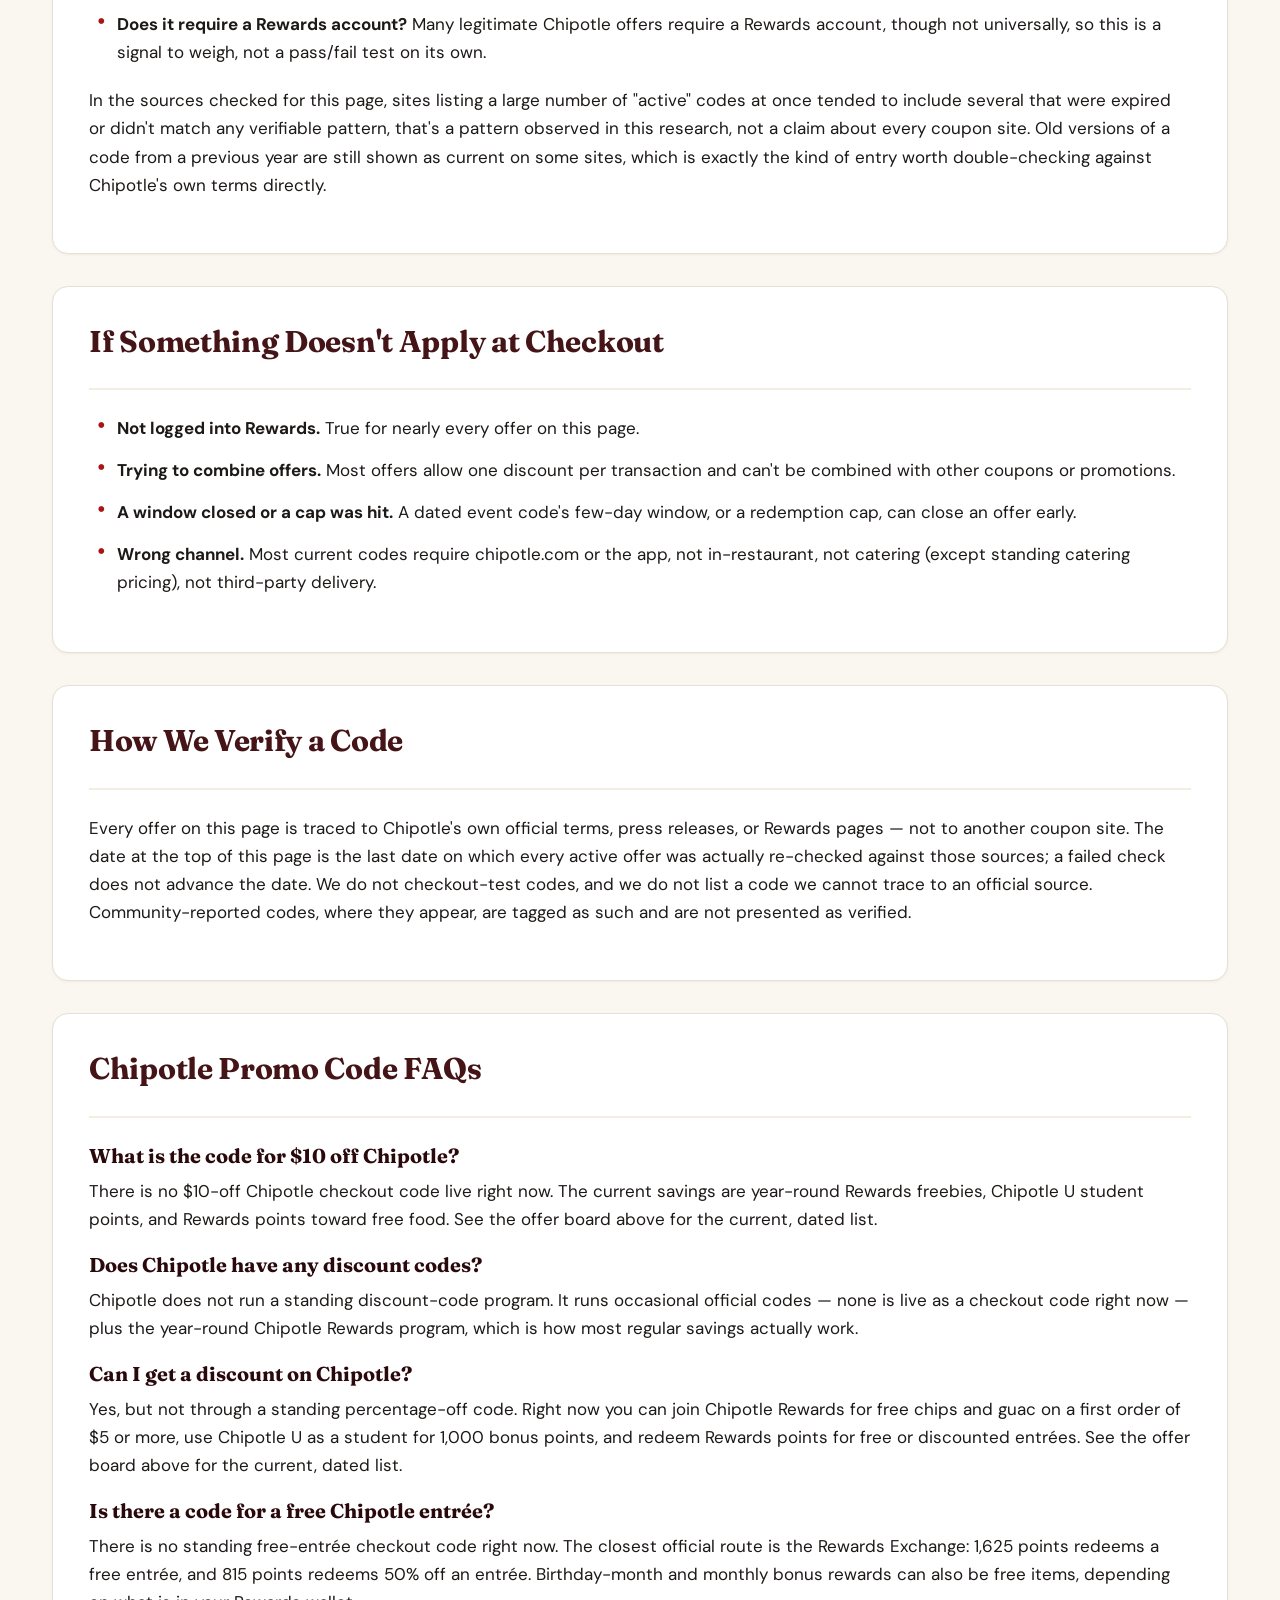
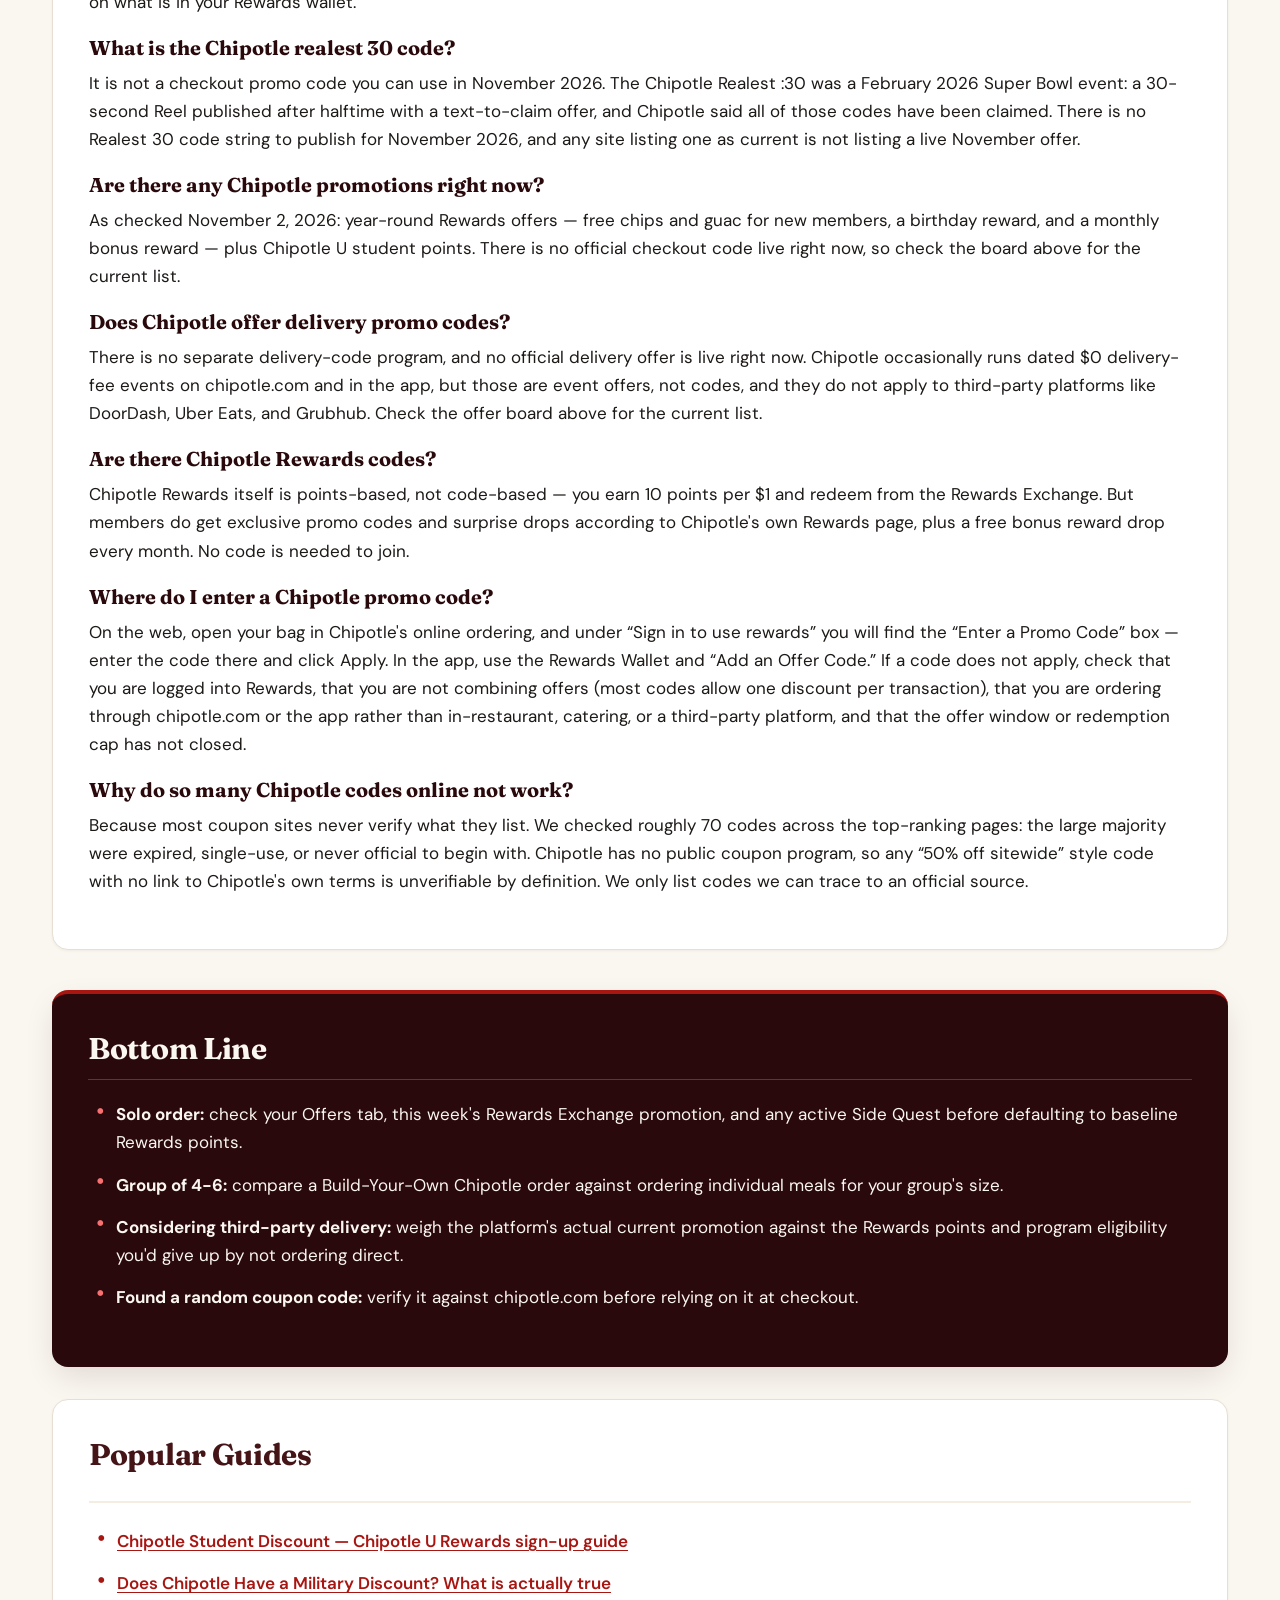
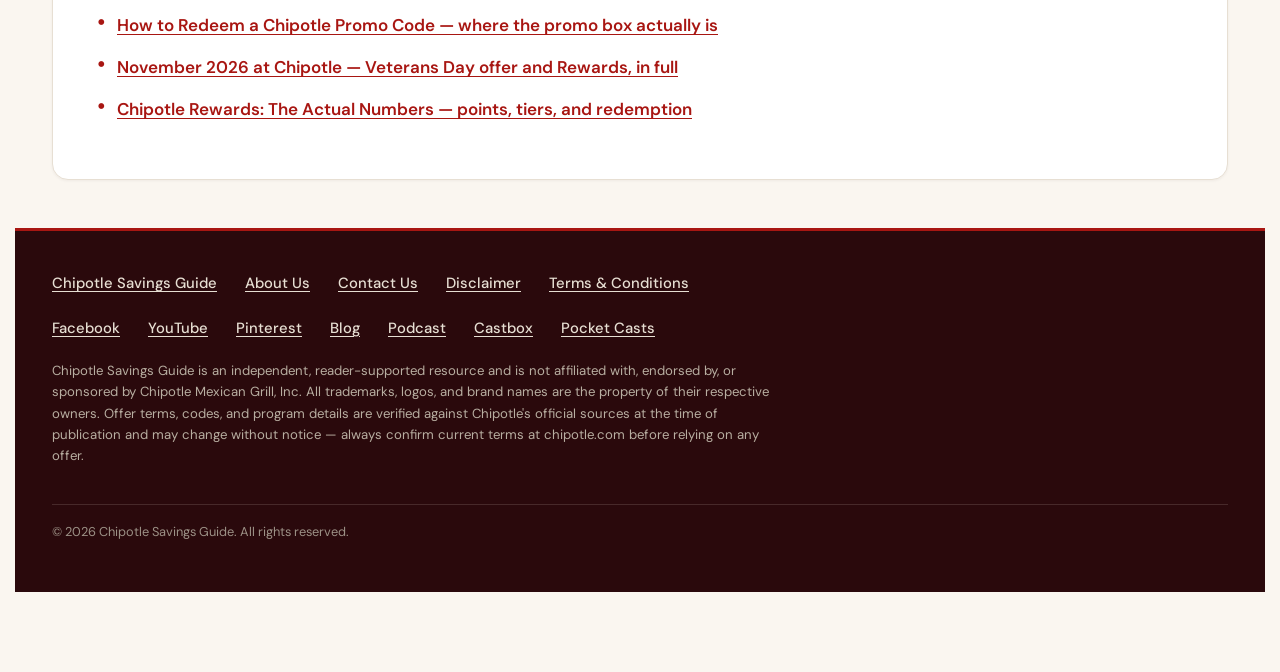
==== commit e3be14fb: "Daily freshness: offers re-verified 2026-11-28" ====
--- a/index.html
+++ b/index.html
@@ -32,7 +32,7 @@
     "name": "Chipotle Promo Codes (November 2026) — Rewards, Student Discount & Ways to Save, Checked Daily",
     "description": "6 Chipotle promo codes & offers for November 2026 — free chips & guac for new Rewards members, 1,000 student bonus points, a birthday reward and more, checked daily against Chipotle's official terms.",
     "url": "https://chipotlecoupons.us/",
-    "dateModified": "2026-11-27",
+    "dateModified": "2026-11-28",
     "isPartOf": {
       "@type": "WebSite",
       "name": "Chipotle Savings Guide",
@@ -138,7 +138,7 @@
       </div>
       <div class="verification-badge">
         <span class="dot"></span>
-        <span><!-- BADGE:START -->Last checked against Chipotle's official sources: November 27, 2026.<!-- BADGE:END --></span>
+        <span><!-- BADGE:START -->Last checked against Chipotle's official sources: November 28, 2026.<!-- BADGE:END --></span>
       </div>
     </div>
   </header>
@@ -150,7 +150,7 @@
 
       <p class="lead">Searching for a Chipotle promo code that actually works today? Start here. The next official Chipotle checkout code is CYBER26 — a $0 delivery fee starting Friday, November 27 — and there are <strong><!-- INTRO-COUNT:START -->6<!-- INTRO-COUNT:END --> ways to save below</strong>: official Rewards freebies, free chips and guac for new members, 1,000 bonus points for students, a birthday reward, and a monthly bonus reward.</p>
 
-      <p>Every promo code, coupon and discount on this page was checked against Chipotle's own official terms <strong>today, <!-- INTRO-DATE:START -->November 27, 2026<!-- INTRO-DATE:END --></strong>. Chipotle runs no standing coupon program — so if a "50% off sitewide" code isn't on this board, it isn't verified anywhere.</p>
+      <p>Every promo code, coupon and discount on this page was checked against Chipotle's own official terms <strong>today, <!-- INTRO-DATE:START -->November 28, 2026<!-- INTRO-DATE:END --></strong>. Chipotle runs no standing coupon program — so if a "50% off sitewide" code isn't on this board, it isn't verified anywhere.</p>
 
       <nav class="quick-jump" aria-label="Jump to savings">
         <a href="#offers">Today's offers</a>
@@ -164,7 +164,7 @@
 
     <section class="content-section offers-section" id="offers" aria-labelledby="offers-heading">
       <div class="section-header-wrap">
-        <h2 id="offers-heading"><!-- BOARD-H2:START -->6 Chipotle Promo Codes &amp; Offers — Checked November 27, 2026<!-- BOARD-H2:END --></h2>
+        <h2 id="offers-heading"><!-- BOARD-H2:START -->6 Chipotle Promo Codes &amp; Offers — Checked November 28, 2026<!-- BOARD-H2:END --></h2>
       </div>
 
       <p class="section-lede">Every offer below traces to an official Chipotle source — no invented codes, no expired listings. We re-check this board daily; when an offer ends, it comes off the same day.</p>
@@ -177,7 +177,7 @@
         <p class="offer-benefit">Join Chipotle Rewards (free) and get free chips &amp; guac on your first order of $5 or more.</p>
         <p class="offer-terms">New members · $5 minimum order · lands in your Rewards wallet · one reward per order</p>
         <p class="offer-cta"><a href="#rewards-heading">How Rewards works &rarr;</a></p>
-        <p class="offer-footer">Checked Nov 27 · <a href="https://www.chipotle.com/rewards" target="_blank" rel="noopener">chipotle.com/rewards</a></p>
+        <p class="offer-footer">Checked Nov 28 · <a href="https://www.chipotle.com/rewards" target="_blank" rel="noopener">chipotle.com/rewards</a></p>
         </article>
         <article class="offer-card">
         <div class="offer-card-top"><span class="offer-tag tag-program">Rewards · Students</span></div>
@@ -185,7 +185,7 @@
         <p class="offer-benefit">Verified students get 1,000 bonus points instantly with Chipotle U Rewards, then earn 12 points per $1 — 20% faster than standard members.</p>
         <p class="offer-terms">Free ID.me student verification · points, not a checkout code · stacks with regular earning</p>
         <p class="offer-cta"><a href="student-discount/">Full Chipotle U guide &rarr;</a></p>
-        <p class="offer-footer">Checked Nov 27 · <a href="https://www.chipotle.com/chipotle-u-rewards" target="_blank" rel="noopener">chipotle.com/chipotle-u-rewards</a></p>
+        <p class="offer-footer">Checked Nov 28 · <a href="https://www.chipotle.com/chipotle-u-rewards" target="_blank" rel="noopener">chipotle.com/chipotle-u-rewards</a></p>
         </article>
         <article class="offer-card">
         <div class="offer-card-top"><span class="offer-tag tag-program">Rewards</span></div>
@@ -193,7 +193,7 @@
         <p class="offer-benefit">During your birthday month, Rewards members pick one free reward: chips, guac, queso blanco, or a fountain drink.</p>
         <p class="offer-terms">Rewards members · birthday month · one free reward · one reward per order</p>
         <p class="offer-cta"><a href="#rewards-heading">How Rewards works &rarr;</a></p>
-        <p class="offer-footer">Checked Nov 27 · <a href="https://www.chipotle.com/rewards" target="_blank" rel="noopener">chipotle.com/rewards</a></p>
+        <p class="offer-footer">Checked Nov 28 · <a href="https://www.chipotle.com/rewards" target="_blank" rel="noopener">chipotle.com/rewards</a></p>
         </article>
         <article class="offer-card">
         <div class="offer-card-top"><span class="offer-tag tag-program">Rewards</span></div>
@@ -201,7 +201,7 @@
         <p class="offer-benefit">A free bonus reward drops into members' Rewards wallets every month. Check your wallet before you order — most members never look.</p>
         <p class="offer-terms">Account-specific · appears in your Rewards wallet · one reward per order</p>
         <p class="offer-cta"><a href="#rewards-heading">How Rewards works &rarr;</a></p>
-        <p class="offer-footer">Checked Nov 27 · <a href="https://www.chipotle.com/rewards" target="_blank" rel="noopener">chipotle.com/rewards</a></p>
+        <p class="offer-footer">Checked Nov 28 · <a href="https://www.chipotle.com/rewards" target="_blank" rel="noopener">chipotle.com/rewards</a></p>
         </article>
         <article class="offer-card">
         <div class="offer-card-top"><span class="offer-tag tag-program">Rewards</span></div>
@@ -209,7 +209,7 @@
         <p class="offer-benefit">Earn 10 points per $1 on every direct order. 1,625 points redeems a free entrée; 815 points takes 50% off an entrée; 700 points buys double protein.</p>
         <p class="offer-terms">Earn on chipotle.com, app and in-restaurant orders · one reward per order · rewards can't combine with promo codes</p>
         <p class="offer-cta"><a href="#rewards-heading">See all Rewards tiers &rarr;</a></p>
-        <p class="offer-footer">Checked Nov 27 · <a href="https://www.chipotle.com/rewards" target="_blank" rel="noopener">chipotle.com/rewards</a></p>
+        <p class="offer-footer">Checked Nov 28 · <a href="https://www.chipotle.com/rewards" target="_blank" rel="noopener">chipotle.com/rewards</a></p>
         </article>
         <article class="offer-card">
         <div class="offer-card-top"><span class="offer-tag tag-code">Promo code</span> <span class="status-badge status-ending">Starts Fri Nov 27</span></div>
@@ -217,7 +217,7 @@
         <p class="offer-benefit">$0 delivery fee on orders placed on chipotle.com or in the Chipotle app with code CYBER26.</p>
         <p class="offer-code"><button class="code-chip" data-copy-code="CYBER26" aria-label="Copy code CYBER26"><span class="code-chip-text">CYBER26</span><span class="code-chip-action">Copy</span></button></p>
         <p class="offer-terms">Nov 27–30, 2026 · $10+ USD ($12+ CAD) before tax and fees · app/web only · US + Canada · other delivery/service fees still apply</p>
-        <p class="offer-footer">Checked Nov 27 · <a href="https://newsroom.chipotle.com/index.php?s=20295&item=122902" target="_blank" rel="noopener">Chipotle newsroom, Nov 20</a></p>
+        <p class="offer-footer">Checked Nov 28 · <a href="https://newsroom.chipotle.com/index.php?s=20295&item=122902" target="_blank" rel="noopener">Chipotle newsroom, Nov 20</a></p>
         </article>
         <!-- OFFERS:END -->
       </div>
